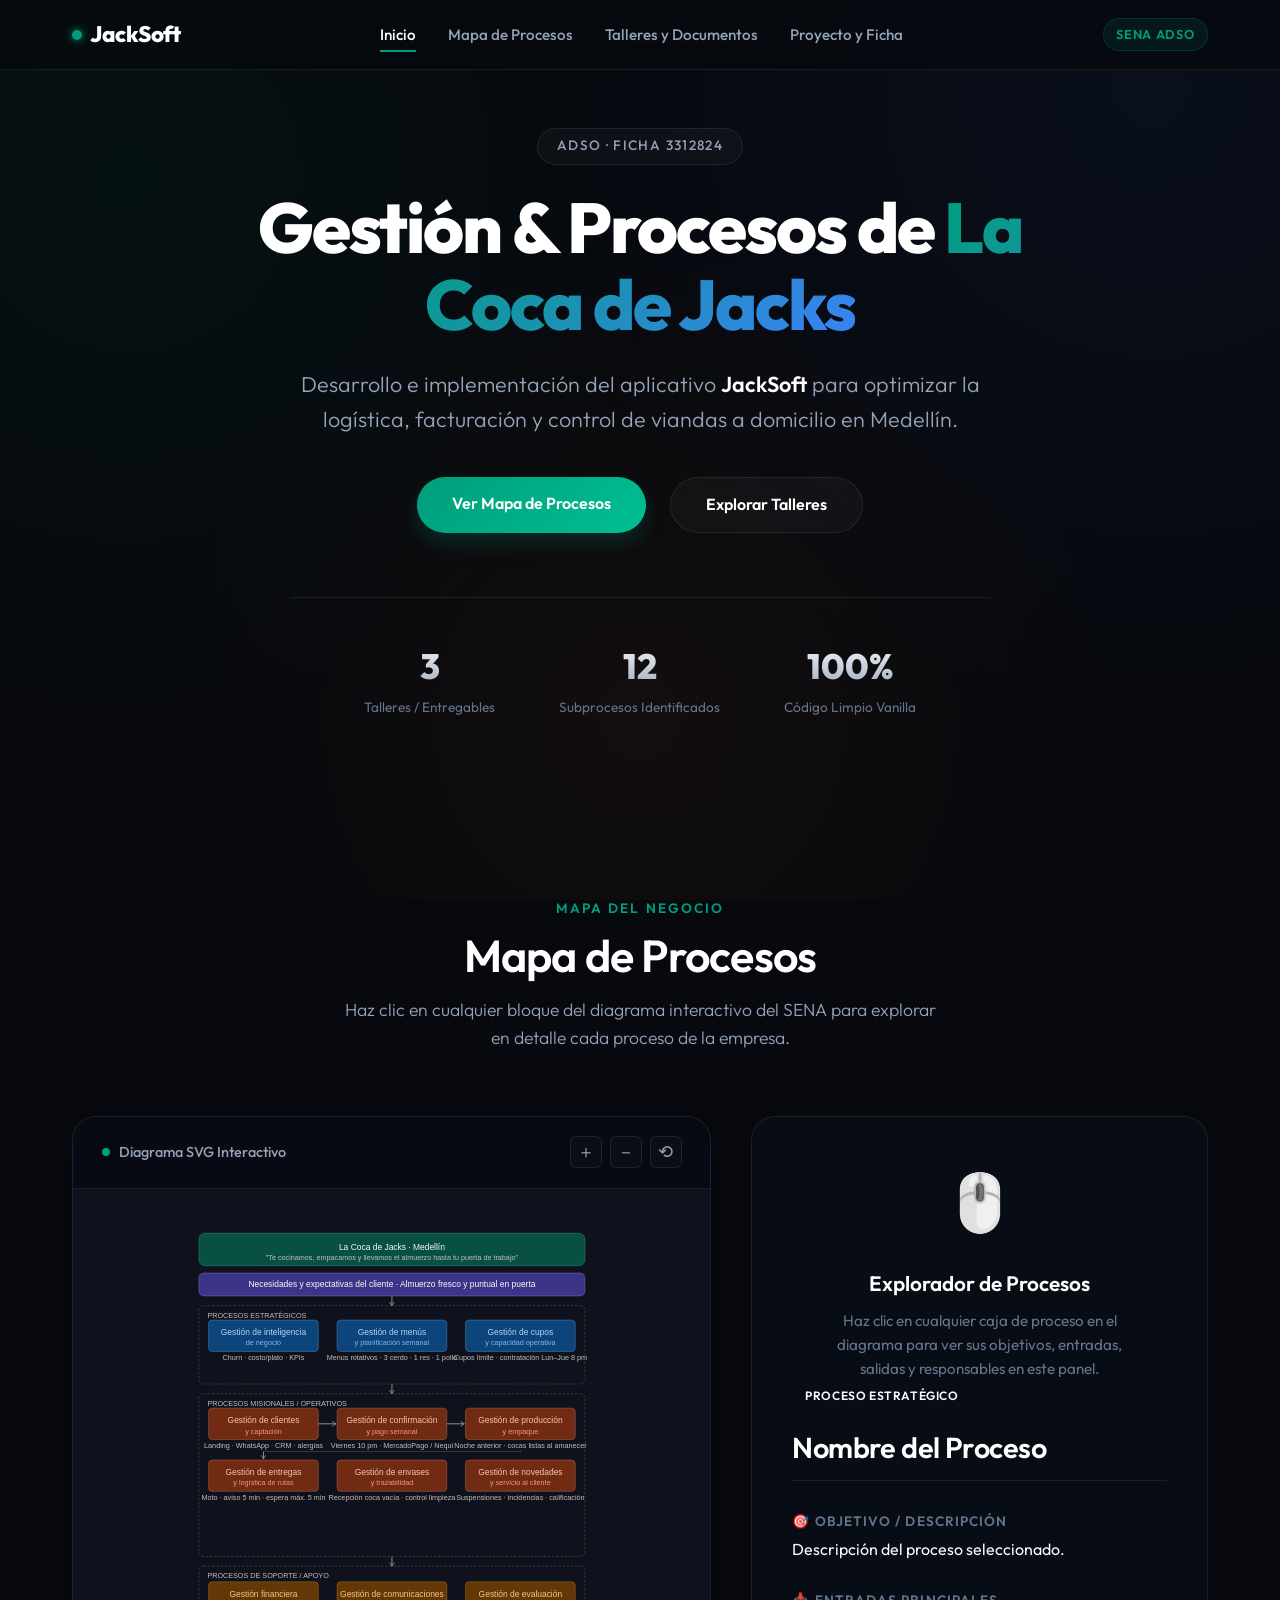
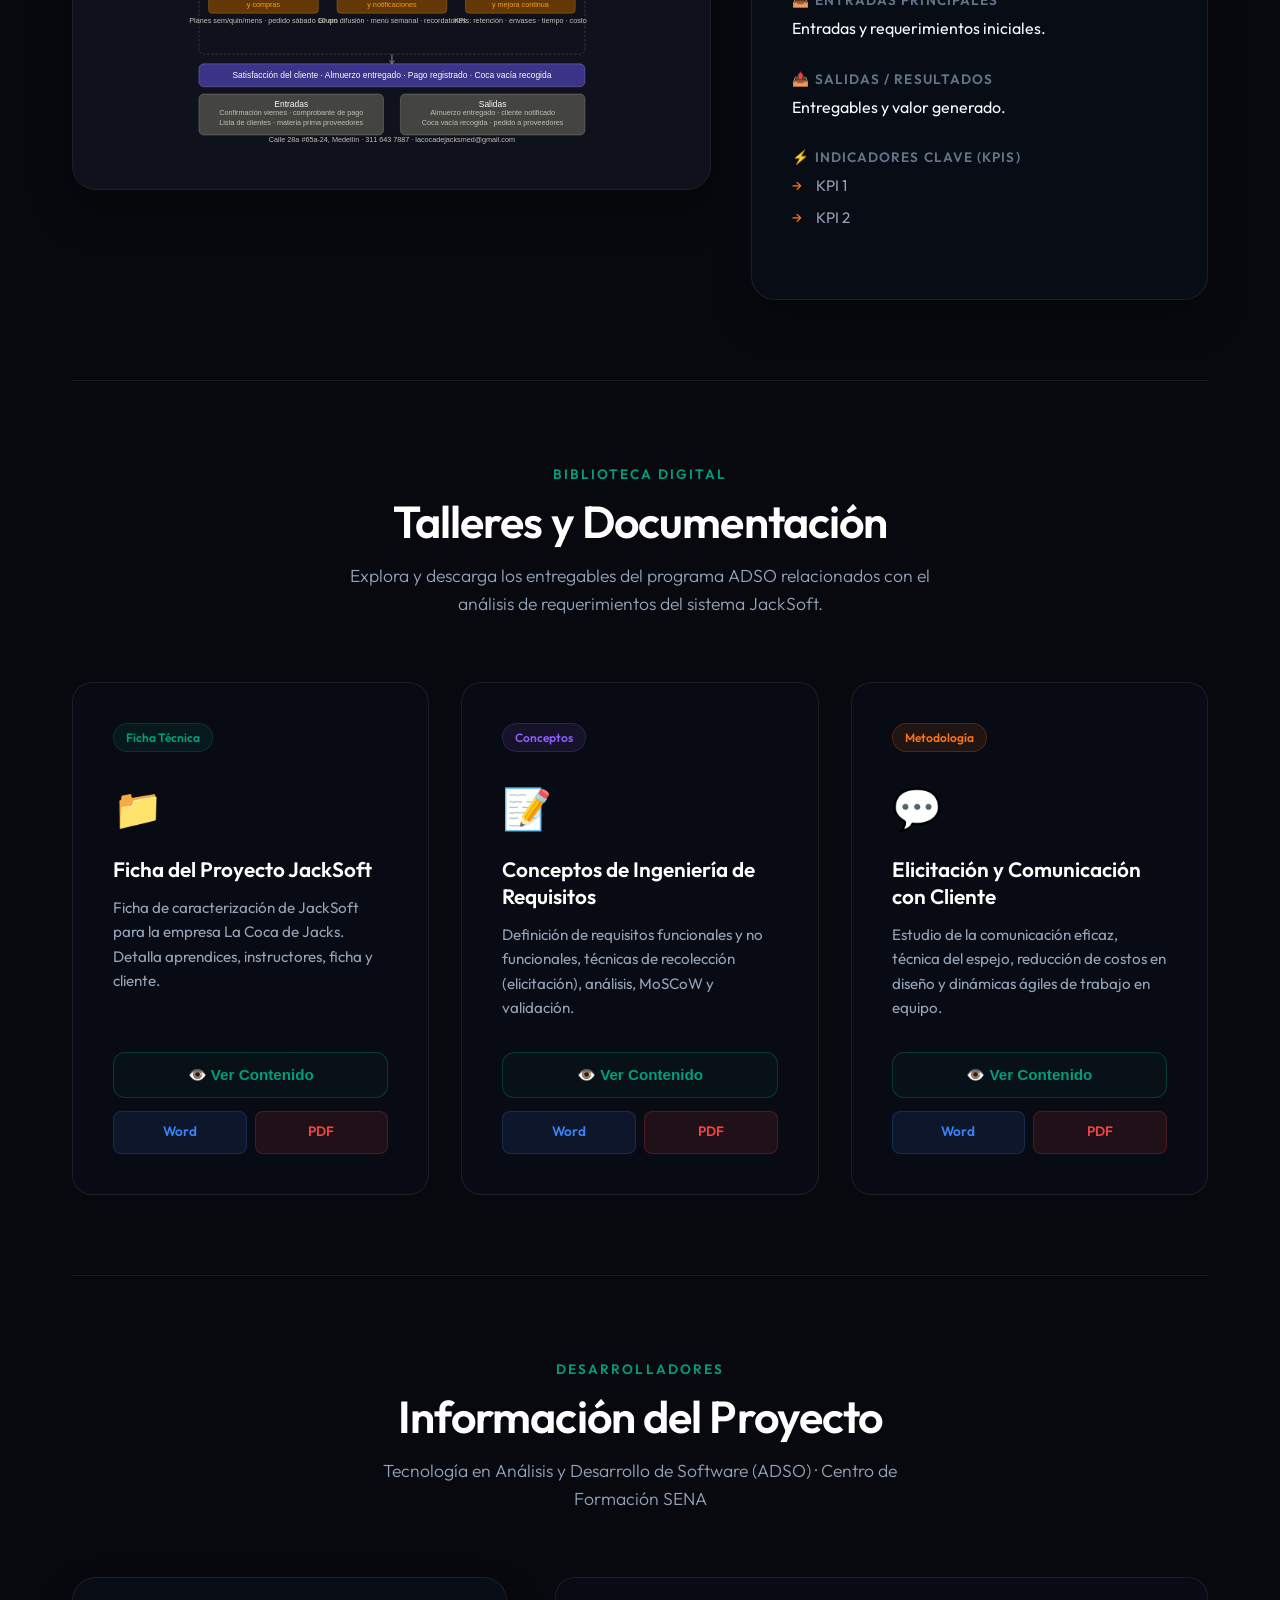
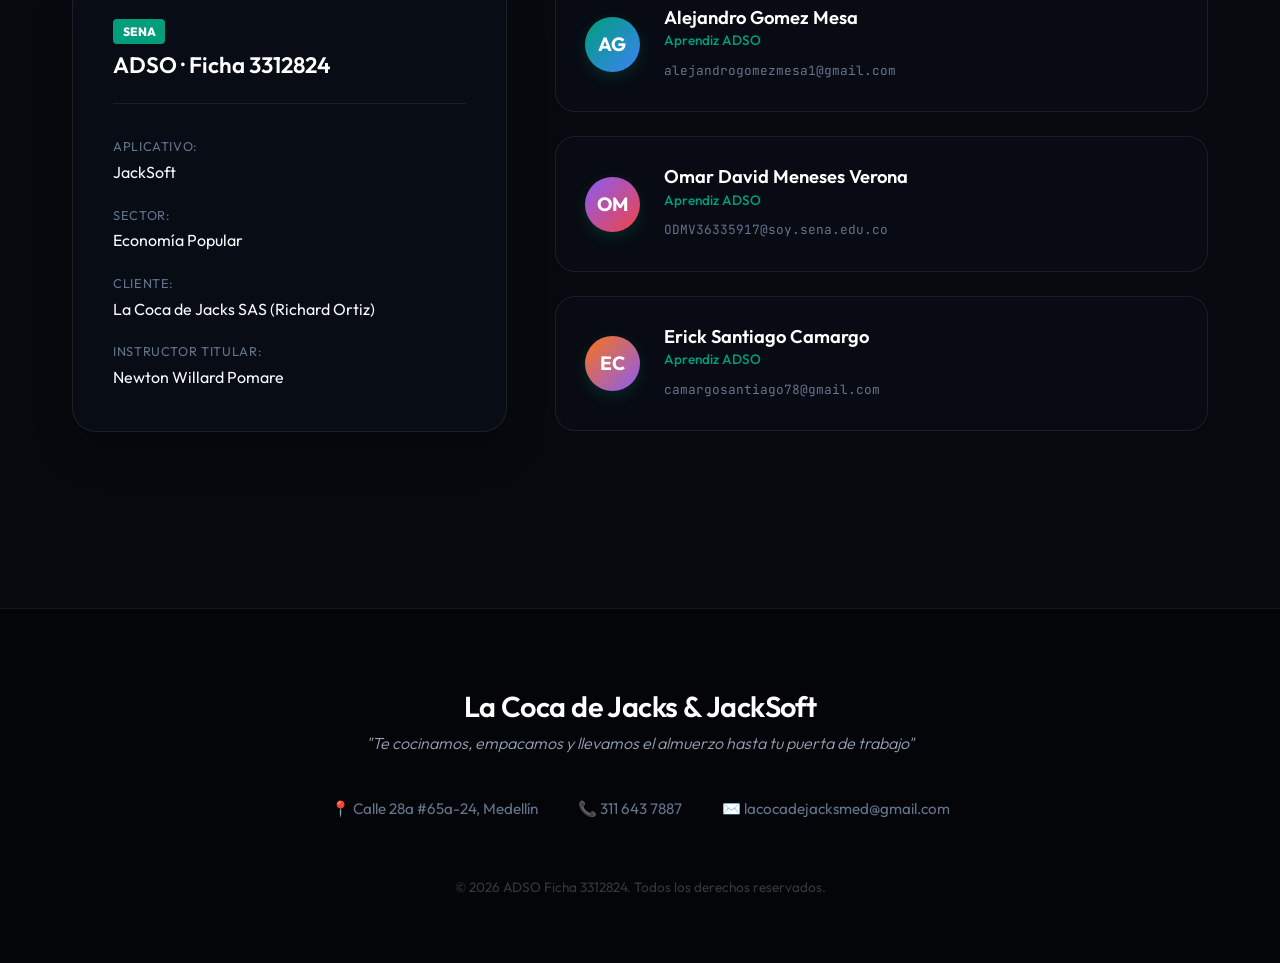
==== index.html @ b2f36558 "Vincular y agregar los archivos PDF de los talleres ADSO" ====
<!DOCTYPE html>
<html lang="es">
<head>
    <meta charset="UTF-8">
    <meta name="viewport" content="width=device-width, initial-scale=1.0">
    <title>JackSoft & La Coca de Jacks · Mapa de Procesos y Talleres ADSO</title>
    <meta name="description" content="Portal de desarrollo del proyecto JackSoft para la empresa La Coca de Jacks. Mapa de procesos interactivo y talleres de ingeniería de requisitos.">
    <link rel="preconnect" href="https://fonts.googleapis.com">
    <link rel="preconnect" href="https://fonts.gstatic.com" crossorigin>
    <link href="https://fonts.googleapis.com/css2?family=Outfit:wght@300;400;500;600;700;800&family=JetBrains+Mono:wght@400;500&display=swap" rel="stylesheet">
    <link rel="stylesheet" href="index.css">
</head>
<body>
    <!-- Sticky Glassmorphic Navbar -->
    <nav class="navbar">
        <div class="nav-container">
            <a href="#" class="nav-logo">
                <span class="logo-dot"></span>
                JackSoft
            </a>
            <ul class="nav-links">
                <li><a href="#inicio" class="active">Inicio</a></li>
                <li><a href="#mapa-procesos">Mapa de Procesos</a></li>
                <li><a href="#talleres">Talleres y Documentos</a></li>
                <li><a href="#equipo">Proyecto y Ficha</a></li>
            </ul>
            <div class="nav-badge">SENA ADSO</div>
        </div>
    </nav>

    <!-- Hero Section -->
    <header id="inicio" class="hero">
        <div class="hero-content">
            <div class="hero-badge-tag">ADSO · Ficha 3312824</div>
            <h1>Gestión & Procesos de <span class="highlight">La Coca de Jacks</span></h1>
            <p class="subtitle">Desarrollo e implementación del aplicativo <strong>JackSoft</strong> para optimizar la logística, facturación y control de viandas a domicilio en Medellín.</p>
            
            <div class="hero-actions">
                <a href="#mapa-procesos" class="cta-button">Ver Mapa de Procesos</a>
                <a href="#talleres" class="cta-secondary">Explorar Talleres</a>
            </div>
            
            <div class="hero-stats">
                <div class="stat-item">
                    <span class="stat-num">3</span>
                    <span class="stat-lbl">Talleres / Entregables</span>
                </div>
                <div class="stat-item">
                    <span class="stat-num">12</span>
                    <span class="stat-lbl">Subprocesos Identificados</span>
                </div>
                <div class="stat-item">
                    <span class="stat-num">100%</span>
                    <span class="stat-lbl">Código Limpio Vanilla</span>
                </div>
            </div>
        </div>
        <div class="hero-bg"></div>
    </header>

    <main class="container">
        
        <!-- SECTION: INTERACTIVE PROCESS MAP -->
        <section id="mapa-procesos" class="section-block">
            <div class="section-header">
                <span class="section-tag">Mapa del Negocio</span>
                <h2>Mapa de Procesos</h2>
                <p>Haz clic en cualquier bloque del diagrama interactivo del SENA para explorar en detalle cada proceso de la empresa.</p>
            </div>

            <div class="process-explorer-layout">
                <!-- SVG Viewer Card -->
                <div class="svg-viewer-card">
                    <div class="svg-viewer-header">
                        <div class="svg-indicator">
                            <span class="pulse-dot"></span>
                            <span>Diagrama SVG Interactivo</span>
                        </div>
                        <div class="svg-controls">
                            <button id="btn-zoom-in" title="Acercar">＋</button>
                            <button id="btn-zoom-out" title="Alejar">－</button>
                            <button id="btn-reset" title="Restablecer">⟲</button>
                        </div>
                    </div>
                    <div class="svg-viewport" id="svg-viewport">
                        <div class="svg-zoom-wrapper" id="svg-zoom-wrapper">
                            <!-- INLINE SVG: mapa_procesos_lacoca_v2.svg -->
                            <svg width="100%" viewBox="0 0 680 869.54" role="img" xmlns="http://www.w3.org/2000/svg" id="interactive-map">
                            <title style="fill:rgb(0, 0, 0);stroke:none;color:rgb(255, 255, 255);stroke-width:1px;stroke-linecap:butt;stroke-linejoin:miter;opacity:1;font-family:&quot;Anthropic Sans&quot;, -apple-system, BlinkMacSystemFont, &quot;Segoe UI&quot;, sans-serif;font-size:16px;font-weight:400;text-anchor:start;dominant-baseline:auto">Mapa de procesos – La Coca de Jacks</title>
                            <desc style="fill:rgb(0, 0, 0);stroke:none;color:rgb(255, 255, 255);stroke-width:1px;stroke-linecap:butt;stroke-linejoin:miter;opacity:1;font-family:&quot;Anthropic Sans&quot;, -apple-system, BlinkMacSystemFont, &quot;Segoe UI&quot;, sans-serif;font-size:16px;font-weight:400;text-anchor:start;dominant-baseline:auto">Mapa de procesos estilo SENA con tres niveles: procesos estratégicos, misionales y de soporte.</desc>
                            <defs>
                              <marker id="arrow" viewBox="0 0 10 10" refX="8" refY="5" markerWidth="6" markerHeight="6" orient="auto-start-reverse">
                                <path d="M2 1L8 5L2 9" fill="none" stroke="context-stroke" stroke-width="1.5" stroke-linecap="round" stroke-linejoin="round"/>
                              </marker>
                            <mask id="imagine-text-gaps-8oeob2" maskUnits="userSpaceOnUse"><rect x="0" y="0" width="680" height="869.54" fill="white"/><rect x="245.3447723388672" y="23.249910354614258" width="190.8380584716797" height="21.50017547607422" fill="black" rx="2"/><rect x="117.70677185058594" y="42.49992370605469" width="444.6858825683594" height="20.25016212463379" fill="black" rx="2"/><rect x="81.10484313964844" y="86.24990844726562" width="518.7796630859375" height="21.50017547607422" fill="black" rx="2"/><rect x="28.749984741210938" y="138.4999237060547" width="169.73919677734375" height="19.000150680541992" fill="black" rx="2"/><rect x="45.71406936645508" y="165.24990844726562" width="162.31736755371094" height="21.50017547607422" fill="black" rx="2"/><rect x="91.16374206542969" y="184.4999237060547" width="72.17203521728516" height="20.25016212463379" fill="black" rx="2"/><rect x="274.8470153808594" y="165.24990844726562" width="130.53052520751953" height="21.50017547607422" fill="black" rx="2"/><rect x="269.3684387207031" y="184.4999237060547" width="140.73387145996094" height="20.25016212463379" fill="black" rx="2"/><rect x="489.9271545410156" y="165.24990844726562" width="126.36917877197266" height="21.50017547607422" fill="black" rx="2"/><rect x="486.2259216308594" y="184.4999237060547" width="133.2275390625" height="20.25016212463379" fill="black" rx="2"/><rect x="51.68092727661133" y="207.4998779296875" width="150.71743774414062" height="20.25016212463379" fill="black" rx="2"/><rect x="227.61997985839844" y="207.4998779296875" width="226.52688598632812" height="20.25016212463379" fill="black" rx="2"/><rect x="432.79766845703125" y="207.4998779296875" width="241.2130126953125" height="20.25016212463379" fill="black" rx="2"/><rect x="28.749984741210938" y="284.4999084472656" width="239.8187255859375" height="19.000150680541992" fill="black" rx="2"/><rect x="57.75520706176758" y="311.2499084472656" width="138.72723388671875" height="21.50017547607422" fill="black" rx="2"/><rect x="89.28872680664062" y="330.4999084472656" width="74.50032043457031" height="20.25016212463379" fill="black" rx="2"/><rect x="253.1866455078125" y="311.2499084472656" width="173.91123962402344" height="21.50017547607422" fill="black" rx="2"/><rect x="291.56591796875" y="330.4999084472656" width="96.34378051757812" height="20.25016212463379" fill="black" rx="2"/><rect x="472.2511901855469" y="311.2499084472656" width="161.78396606445312" height="21.50017547607422" fill="black" rx="2"/><rect x="516.7145385742188" y="330.4999084472656" width="73.11306762695312" height="20.25016212463379" fill="black" rx="2"/><rect x="22.237274169921875" y="353.4998474121094" width="210.86184692382812" height="20.25016212463379" fill="black" rx="2"/><rect x="231.37977600097656" y="353.4998474121094" width="216.7052459716797" height="20.25016212463379" fill="black" rx="2"/><rect x="434.83868408203125" y="353.4998474121094" width="237.74069213867188" height="19.000150680541992" fill="black" rx="2"/><rect x="54.63994216918945" y="397.2499084472656" width="144.9517364501953" height="21.50017547607422" fill="black" rx="2"/><rect x="69.12250518798828" y="416.4999084472656" width="115.83952331542969" height="20.25016212463379" fill="black" rx="2"/><rect x="269.9446105957031" y="397.2499084472656" width="140.3498077392578" height="21.50017547607422" fill="black" rx="2"/><rect x="296.81011962890625" y="416.4999084472656" width="86.43126678466797" height="20.25016212463379" fill="black" rx="2"/><rect x="473.7257995605469" y="397.2499084472656" width="158.7784881591797" height="21.50017547607422" fill="black" rx="2"/><rect x="494.38031005859375" y="416.4999084472656" width="117.7907943725586" height="20.25016212463379" fill="black" rx="2"/><rect x="19.346620559692383" y="439.4998474121094" width="215.6448974609375" height="20.25016212463379" fill="black" rx="2"/><rect x="227.32701110839844" y="439.4998474121094" width="226.2779083251953" height="20.25016212463379" fill="black" rx="2"/><rect x="436.8406677246094" y="439.4998474121094" width="231.39984130859375" height="20.25016212463379" fill="black" rx="2"/><rect x="28.749984741210938" y="570.4998779296875" width="206.45184326171875" height="19.000150680541992" fill="black" rx="2"/><rect x="60.50914001464844" y="599.2498779296875" width="132.72655487060547" height="21.50017547607422" fill="black" rx="2"/><rect x="92.68719482421875" y="618.4999389648438" width="68.71033096313477" height="20.25016212463379" fill="black" rx="2"/><rect x="243.25489807128906" y="599.2498779296875" width="193.7195587158203" height="21.50017547607422" fill="black" rx="2"/><rect x="290.14013671875" y="618.4999389648438" width="99.81214141845703" height="20.25016212463379" fill="black" rx="2"/><rect x="474.692626953125" y="599.2498779296875" width="156.90228271484375" height="21.50017547607422" fill="black" rx="2"/><rect x="497.8471374511719" y="618.4999389648438" width="109.9896240234375" height="20.25016212463379" fill="black" rx="2"/><rect x="-2.5383650064468384" y="643.4998779296875" width="261.12705993652344" height="20.25016212463379" fill="black" rx="2"/><rect x="205.80335998535156" y="643.4998779296875" width="268.4775390625" height="20.25016212463379" fill="black" rx="2"/><rect x="436.2449645996094" y="643.4998779296875" width="235.2598876953125" height="20.25016212463379" fill="black" rx="2"/><rect x="58.829227447509766" y="734.2498779296875" width="562.076416015625" height="21.50017547607422" fill="black" rx="2"/><rect x="139.01922607421875" y="782.2498779296875" width="69.43444442749023" height="21.50017547607422" fill="black" rx="2"/><rect x="41.684242248535156" y="796.4998168945312" width="263.14642333984375" height="20.25016212463379" fill="black" rx="2"/><rect x="43.36394500732422" y="812.4998779296875" width="260.6103973388672" height="20.25016212463379" fill="black" rx="2"/><rect x="478.1755065917969" y="782.2498779296875" width="57.871829986572266" height="21.50017547607422" fill="black" rx="2"/><rect x="391.5339660644531" y="796.4998168945312" width="231.439208984375" height="20.25016212463379" fill="black" rx="2"/><rect x="380.30340576171875" y="812.4998779296875" width="253.48704528808594" height="20.25016212463379" fill="black" rx="2"/><rect x="130.66587829589844" y="841.4998779296875" width="419.4744873046875" height="20.25016212463379" fill="black" rx="2"/></mask></defs>

                            <!-- ===== ENCABEZADO ===== -->
                            <rect x="20" y="12" width="640" height="54" rx="10" stroke-width="0.5" style="fill:rgb(8, 80, 65);stroke:rgb(93, 202, 165);color:rgb(255, 255, 255);stroke-width:0.5px;stroke-linecap:butt;stroke-linejoin:miter;opacity:1;font-family:&quot;Anthropic Sans&quot;, -apple-system, BlinkMacSystemFont, &quot;Segoe UI&quot;, sans-serif;font-size:16px;font-weight:400;text-anchor:start;dominant-baseline:auto"/>
                            <text x="340" y="34" text-anchor="middle" dominant-baseline="central" font-size="15" style="fill:rgb(250, 249, 245);stroke:none;color:rgb(255, 255, 255);stroke-width:1px;stroke-linecap:butt;stroke-linejoin:miter;opacity:1;font-family:&quot;Anthropic Sans&quot;, -apple-system, BlinkMacSystemFont, &quot;Segoe UI&quot;, sans-serif;font-size:14px;font-weight:500;text-anchor:middle;dominant-baseline:central">La Coca de Jacks · Medellín</text>
                            <text x="340" y="52" text-anchor="middle" dominant-baseline="central" style="fill:rgb(194, 192, 182);stroke:none;color:rgb(255, 255, 255);stroke-width:1px;stroke-linecap:butt;stroke-linejoin:miter;opacity:1;font-family:&quot;Anthropic Sans&quot;, -apple-system, BlinkMacSystemFont, &quot;Segoe UI&quot;, sans-serif;font-size:12px;font-weight:400;text-anchor:middle;dominant-baseline:central">"Te cocinamos, empacamos y llevamos el almuerzo hasta tu puerta de trabajo"</text>

                            <!-- ===== CLIENTE: NECESIDADES Y SATISFACCIÓN ===== -->
                            <rect x="20" y="78" width="640" height="38" rx="8" stroke-width="0.5" style="fill:rgb(60, 52, 137);stroke:rgb(175, 169, 236);color:rgb(255, 255, 255);stroke-width:0.5px;stroke-linecap:butt;stroke-linejoin:miter;opacity:1;font-family:&quot;Anthropic Sans&quot;, -apple-system, BlinkMacSystemFont, &quot;Segoe UI&quot;, sans-serif;font-size:16px;font-weight:400;text-anchor:start;dominant-baseline:auto"/>
                            <text x="340" y="97" text-anchor="middle" dominant-baseline="central" style="fill:rgb(250, 249, 245);stroke:none;color:rgb(255, 255, 255);stroke-width:1px;stroke-linecap:butt;stroke-linejoin:miter;opacity:1;font-family:&quot;Anthropic Sans&quot;, -apple-system, BlinkMacSystemFont, &quot;Segoe UI&quot;, sans-serif;font-size:14px;font-weight:500;text-anchor:middle;dominant-baseline:central">Necesidades y expectativas del cliente · Almuerzo fresco y puntual en puerta</text>

                            <!-- ===== FLECHA hacia procesos estratégicos ===== -->
                            <line x1="340" y1="116" x2="340" y2="132" marker-end="url(#arrow)" style="fill:none;stroke:rgb(156, 154, 146);color:rgb(255, 255, 255);stroke-width:1.5px;stroke-linecap:butt;stroke-linejoin:miter;opacity:1;font-family:&quot;Anthropic Sans&quot;, -apple-system, BlinkMacSystemFont, &quot;Segoe UI&quot;, sans-serif;font-size:16px;font-weight:400;text-anchor:start;dominant-baseline:auto"/>

                            <!-- ===== SECCIÓN: PROCESOS ESTRATÉGICOS ===== -->
                            <rect x="20" y="132" width="640" height="130" rx="8" fill="none" stroke="rgba(222, 220, 209, 0.3)" stroke-width="1" stroke-dasharray="4 3" style="fill:none;stroke:rgba(222, 220, 209, 0.3);color:rgb(255, 255, 255);stroke-width:1px;stroke-dasharray:4px, 3px;stroke-linecap:butt;stroke-linejoin:miter;opacity:1;font-family:&quot;Anthropic Sans&quot;, -apple-system, BlinkMacSystemFont, &quot;Segoe UI&quot;, sans-serif;font-size:16px;font-weight:400;text-anchor:start;dominant-baseline:auto"/>
                            <text x="34" y="148" dominant-baseline="central" font-weight="500" style="fill:rgb(194, 192, 182);stroke:none;color:rgb(255, 255, 255);stroke-width:1px;stroke-linecap:butt;stroke-linejoin:miter;opacity:1;font-family:&quot;Anthropic Sans&quot;, -apple-system, BlinkMacSystemFont, &quot;Segoe UI&quot;, sans-serif;font-size:12px;font-weight:500;text-anchor:start;dominant-baseline:central">PROCESOS ESTRATÉGICOS</text>

                            <!-- Bloque 1: Gestión de inteligencia de negocio -->
                            <g id="proc-inteligencia" class="clickable-process" data-process="inteligencia" style="fill:rgb(0, 0, 0);stroke:none;color:rgb(255, 255, 255);stroke-width:1px;stroke-linecap:butt;stroke-linejoin:miter;opacity:1;font-family:&quot;Anthropic Sans&quot;, -apple-system, BlinkMacSystemFont, &quot;Segoe UI&quot;, sans-serif;font-size:16px;font-weight:400;text-anchor:start;dominant-baseline:auto">
                              <rect x="36" y="156" width="182" height="52" rx="6" stroke-width="0.5" style="fill:rgb(12, 68, 124);stroke:rgb(133, 183, 235);color:rgb(255, 255, 255);stroke-width:0.5px;stroke-linecap:butt;stroke-linejoin:miter;opacity:1;font-family:&quot;Anthropic Sans&quot;, -apple-system, BlinkMacSystemFont, &quot;Segoe UI&quot;, sans-serif;font-size:16px;font-weight:400;text-anchor:start;dominant-baseline:auto"/>
                              <text x="127" y="176" text-anchor="middle" dominant-baseline="central" style="fill:rgb(181, 212, 244);stroke:none;color:rgb(255, 255, 255);stroke-width:1px;stroke-linecap:butt;stroke-linejoin:miter;opacity:1;font-family:&quot;Anthropic Sans&quot;, -apple-system, BlinkMacSystemFont, &quot;Segoe UI&quot;, sans-serif;font-size:14px;font-weight:500;text-anchor:middle;dominant-baseline:central">Gestión de inteligencia</text>
                              <text x="127" y="194" text-anchor="middle" dominant-baseline="central" style="fill:rgb(133, 183, 235);stroke:none;color:rgb(255, 255, 255);stroke-width:1px;stroke-linecap:butt;stroke-linejoin:miter;opacity:1;font-family:&quot;Anthropic Sans&quot;, -apple-system, BlinkMacSystemFont, &quot;Segoe UI&quot;, sans-serif;font-size:12px;font-weight:400;text-anchor:middle;dominant-baseline:central">de negocio</text>
                            </g>
                            <!-- Bloque 2: Gestión de menús y planificación -->
                            <g id="proc-menus" class="clickable-process" data-process="menus" style="fill:rgb(0, 0, 0);stroke:none;color:rgb(255, 255, 255);stroke-width:1px;stroke-linecap:butt;stroke-linejoin:miter;opacity:1;font-family:&quot;Anthropic Sans&quot;, -apple-system, BlinkMacSystemFont, &quot;Segoe UI&quot;, sans-serif;font-size:16px;font-weight:400;text-anchor:start;dominant-baseline:auto">
                              <rect x="249" y="156" width="182" height="52" rx="6" stroke-width="0.5" style="fill:rgb(12, 68, 124);stroke:rgb(133, 183, 235);color:rgb(255, 255, 255);stroke-width:0.5px;stroke-linecap:butt;stroke-linejoin:miter;opacity:1;font-family:&quot;Anthropic Sans&quot;, -apple-system, BlinkMacSystemFont, &quot;Segoe UI&quot;, sans-serif;font-size:16px;font-weight:400;text-anchor:start;dominant-baseline:auto"/>
                              <text x="340" y="176" text-anchor="middle" dominant-baseline="central" style="fill:rgb(181, 212, 244);stroke:none;color:rgb(255, 255, 255);stroke-width:1px;stroke-linecap:butt;stroke-linejoin:miter;opacity:1;font-family:&quot;Anthropic Sans&quot;, -apple-system, BlinkMacSystemFont, &quot;Segoe UI&quot;, sans-serif;font-size:14px;font-weight:500;text-anchor:middle;dominant-baseline:central">Gestión de menús</text>
                              <text x="340" y="194" text-anchor="middle" dominant-baseline="central" style="fill:rgb(133, 183, 235);stroke:none;color:rgb(255, 255, 255);stroke-width:1px;stroke-linecap:butt;stroke-linejoin:miter;opacity:1;font-family:&quot;Anthropic Sans&quot;, -apple-system, BlinkMacSystemFont, &quot;Segoe UI&quot;, sans-serif;font-size:12px;font-weight:400;text-anchor:middle;dominant-baseline:central">y planificación semanal</text>
                            </g>
                            <!-- Bloque 3: Gestión de cupos y capacidad -->
                            <g id="proc-cupos" class="clickable-process" data-process="cupos" style="fill:rgb(0, 0, 0);stroke:none;color:rgb(255, 255, 255);stroke-width:1px;stroke-linecap:butt;stroke-linejoin:miter;opacity:1;font-family:&quot;Anthropic Sans&quot;, -apple-system, BlinkMacSystemFont, &quot;Segoe UI&quot;, sans-serif;font-size:16px;font-weight:400;text-anchor:start;dominant-baseline:auto">
                              <rect x="462" y="156" width="182" height="52" rx="6" stroke-width="0.5" style="fill:rgb(12, 68, 124);stroke:rgb(133, 183, 235);color:rgb(255, 255, 255);stroke-width:0.5px;stroke-linecap:butt;stroke-linejoin:miter;opacity:1;font-family:&quot;Anthropic Sans&quot;, -apple-system, BlinkMacSystemFont, &quot;Segoe UI&quot;, sans-serif;font-size:16px;font-weight:400;text-anchor:start;dominant-baseline:auto"/>
                              <text x="553" y="176" text-anchor="middle" dominant-baseline="central" style="fill:rgb(181, 212, 244);stroke:none;color:rgb(255, 255, 255);stroke-width:1px;stroke-linecap:butt;stroke-linejoin:miter;opacity:1;font-family:&quot;Anthropic Sans&quot;, -apple-system, BlinkMacSystemFont, &quot;Segoe UI&quot;, sans-serif;font-size:14px;font-weight:500;text-anchor:middle;dominant-baseline:central">Gestión de cupos</text>
                              <text x="553" y="194" text-anchor="middle" dominant-baseline="central" style="fill:rgb(133, 183, 235);stroke:none;color:rgb(255, 255, 255);stroke-width:1px;stroke-linecap:butt;stroke-linejoin:miter;opacity:1;font-family:&quot;Anthropic Sans&quot;, -apple-system, BlinkMacSystemFont, &quot;Segoe UI&quot;, sans-serif;font-size:12px;font-weight:400;text-anchor:middle;dominant-baseline:central">y capacidad operativa</text>
                            </g>

                            <!-- Sub-detalles estratégicos -->
                            <text x="127" y="222" text-anchor="middle" style="fill:rgb(194, 192, 182);stroke:none;color:rgb(255, 255, 255);stroke-width:1px;stroke-linecap:butt;stroke-linejoin:miter;opacity:1;font-family:&quot;Anthropic Sans&quot;, -apple-system, BlinkMacSystemFont, &quot;Segoe UI&quot;, sans-serif;font-size:12px;font-weight:400;text-anchor:middle;dominant-baseline:auto">Churn · costo/plato · KPIs</text>
                            <text x="340" y="222" text-anchor="middle" style="fill:rgb(194, 192, 182);stroke:none;color:rgb(255, 255, 255);stroke-width:1px;stroke-linecap:butt;stroke-linejoin:miter;opacity:1;font-family:&quot;Anthropic Sans&quot;, -apple-system, BlinkMacSystemFont, &quot;Segoe UI&quot;, sans-serif;font-size:12px;font-weight:400;text-anchor:middle;dominant-baseline:auto">Menús rotativos · 3 cerdo · 1 res · 1 pollo</text>
                            <text x="553" y="222" text-anchor="middle" style="fill:rgb(194, 192, 182);stroke:none;color:rgb(255, 255, 255);stroke-width:1px;stroke-linecap:butt;stroke-linejoin:miter;opacity:1;font-family:&quot;Anthropic Sans&quot;, -apple-system, BlinkMacSystemFont, &quot;Segoe UI&quot;, sans-serif;font-size:12px;font-weight:400;text-anchor:middle;dominant-baseline:auto">Cupos límite · contratación Lun–Jue 8 pm</text>

                            <!-- ===== FLECHA hacia procesos misionales ===== -->
                            <line x1="340" y1="262" x2="340" y2="278" marker-end="url(#arrow)" style="fill:none;stroke:rgb(156, 154, 146);color:rgb(255, 255, 255);stroke-width:1.5px;stroke-linecap:butt;stroke-linejoin:miter;opacity:1;font-family:&quot;Anthropic Sans&quot;, -apple-system, BlinkMacSystemFont, &quot;Segoe UI&quot;, sans-serif;font-size:16px;font-weight:400;text-anchor:start;dominant-baseline:auto"/>

                            <!-- ===== SECCIÓN: PROCESOS MISIONALES ===== -->
                            <rect x="20" y="278" width="640" height="270" rx="8" fill="none" stroke="rgba(222, 220, 209, 0.3)" stroke-width="1" stroke-dasharray="4 3" style="fill:none;stroke:rgba(222, 220, 209, 0.3);color:rgb(255, 255, 255);stroke-width:1px;stroke-dasharray:4px, 3px;stroke-linecap:butt;stroke-linejoin:miter;opacity:1;font-family:&quot;Anthropic Sans&quot;, -apple-system, BlinkMacSystemFont, &quot;Segoe UI&quot;, sans-serif;font-size:16px;font-weight:400;text-anchor:start;dominant-baseline:auto"/>
                            <text x="34" y="294" dominant-baseline="central" font-weight="500" style="fill:rgb(194, 192, 182);stroke:none;color:rgb(255, 255, 255);stroke-width:1px;stroke-linecap:butt;stroke-linejoin:miter;opacity:1;font-family:&quot;Anthropic Sans&quot;, -apple-system, BlinkMacSystemFont, &quot;Segoe UI&quot;, sans-serif;font-size:12px;font-weight:500;text-anchor:start;dominant-baseline:central">PROCESOS MISIONALES / OPERATIVOS</text>

                            <!-- Fila 1 de misionales -->
                            <!-- Bloque: Gestión de clientes -->
                            <g id="proc-clientes" class="clickable-process" data-process="clientes" style="fill:rgb(0, 0, 0);stroke:none;color:rgb(255, 255, 255);stroke-width:1px;stroke-linecap:butt;stroke-linejoin:miter;opacity:1;font-family:&quot;Anthropic Sans&quot;, -apple-system, BlinkMacSystemFont, &quot;Segoe UI&quot;, sans-serif;font-size:16px;font-weight:400;text-anchor:start;dominant-baseline:auto">
                              <rect x="36" y="302" width="182" height="52" rx="6" stroke-width="0.5" style="fill:rgb(113, 43, 19);stroke:rgb(240, 153, 123);color:rgb(255, 255, 255);stroke-width:0.5px;stroke-linecap:butt;stroke-linejoin:miter;opacity:1;font-family:&quot;Anthropic Sans&quot;, -apple-system, BlinkMacSystemFont, &quot;Segoe UI&quot;, sans-serif;font-size:16px;font-weight:400;text-anchor:start;dominant-baseline:auto"/>
                              <text x="127" y="322" text-anchor="middle" dominant-baseline="central" style="fill:rgb(245, 196, 179);stroke:none;color:rgb(255, 255, 255);stroke-width:1px;stroke-linecap:butt;stroke-linejoin:miter;opacity:1;font-family:&quot;Anthropic Sans&quot;, -apple-system, BlinkMacSystemFont, &quot;Segoe UI&quot;, sans-serif;font-size:14px;font-weight:500;text-anchor:middle;dominant-baseline:central">Gestión de clientes</text>
                              <text x="127" y="340" text-anchor="middle" dominant-baseline="central" style="fill:rgb(240, 153, 123);stroke:none;color:rgb(255, 255, 255);stroke-width:1px;stroke-linecap:butt;stroke-linejoin:miter;opacity:1;font-family:&quot;Anthropic Sans&quot;, -apple-system, BlinkMacSystemFont, &quot;Segoe UI&quot;, sans-serif;font-size:12px;font-weight:400;text-anchor:middle;dominant-baseline:central">y captación</text>
                            </g>
                            <!-- Bloque: Gestión de confirmación y pago -->
                            <g id="proc-confirmacion" class="clickable-process" data-process="confirmacion" style="fill:rgb(0, 0, 0);stroke:none;color:rgb(255, 255, 255);stroke-width:1px;stroke-linecap:butt;stroke-linejoin:miter;opacity:1;font-family:&quot;Anthropic Sans&quot;, -apple-system, BlinkMacSystemFont, &quot;Segoe UI&quot;, sans-serif;font-size:16px;font-weight:400;text-anchor:start;dominant-baseline:auto">
                              <rect x="249" y="302" width="182" height="52" rx="6" stroke-width="0.5" style="fill:rgb(113, 43, 19);stroke:rgb(240, 153, 123);color:rgb(255, 255, 255);stroke-width:0.5px;stroke-linecap:butt;stroke-linejoin:miter;opacity:1;font-family:&quot;Anthropic Sans&quot;, -apple-system, BlinkMacSystemFont, &quot;Segoe UI&quot;, sans-serif;font-size:16px;font-weight:400;text-anchor:start;dominant-baseline:auto"/>
                              <text x="340" y="322" text-anchor="middle" dominant-baseline="central" style="fill:rgb(245, 196, 179);stroke:none;color:rgb(255, 255, 255);stroke-width:1px;stroke-linecap:butt;stroke-linejoin:miter;opacity:1;font-family:&quot;Anthropic Sans&quot;, -apple-system, BlinkMacSystemFont, &quot;Segoe UI&quot;, sans-serif;font-size:14px;font-weight:500;text-anchor:middle;dominant-baseline:central">Gestión de confirmación</text>
                              <text x="340" y="340" text-anchor="middle" dominant-baseline="central" style="fill:rgb(240, 153, 123);stroke:none;color:rgb(255, 255, 255);stroke-width:1px;stroke-linecap:butt;stroke-linejoin:miter;opacity:1;font-family:&quot;Anthropic Sans&quot;, -apple-system, BlinkMacSystemFont, &quot;Segoe UI&quot;, sans-serif;font-size:12px;font-weight:400;text-anchor:middle;dominant-baseline:central">y pago semanal</text>
                            </g>
                            <!-- Bloque: Gestión de producción y empaque -->
                            <g id="proc-produccion" class="clickable-process" data-process="produccion" style="fill:rgb(0, 0, 0);stroke:none;color:rgb(255, 255, 255);stroke-width:1px;stroke-linecap:butt;stroke-linejoin:miter;opacity:1;font-family:&quot;Anthropic Sans&quot;, -apple-system, BlinkMacSystemFont, &quot;Segoe UI&quot;, sans-serif;font-size:16px;font-weight:400;text-anchor:start;dominant-baseline:auto">
                              <rect x="462" y="302" width="182" height="52" rx="6" stroke-width="0.5" style="fill:rgb(113, 43, 19);stroke:rgb(240, 153, 123);color:rgb(255, 255, 255);stroke-width:0.5px;stroke-linecap:butt;stroke-linejoin:miter;opacity:1;font-family:&quot;Anthropic Sans&quot;, -apple-system, BlinkMacSystemFont, &quot;Segoe UI&quot;, sans-serif;font-size:16px;font-weight:400;text-anchor:start;dominant-baseline:auto"/>
                              <text x="553" y="322" text-anchor="middle" dominant-baseline="central" style="fill:rgb(245, 196, 179);stroke:none;color:rgb(255, 255, 255);stroke-width:1px;stroke-linecap:butt;stroke-linejoin:miter;opacity:1;font-family:&quot;Anthropic Sans&quot;, -apple-system, BlinkMacSystemFont, &quot;Segoe UI&quot;, sans-serif;font-size:14px;font-weight:500;text-anchor:middle;dominant-baseline:central">Gestión de producción</text>
                              <text x="553" y="340" text-anchor="middle" dominant-baseline="central" style="fill:rgb(240, 153, 123);stroke:none;color:rgb(255, 255, 255);stroke-width:1px;stroke-linecap:butt;stroke-linejoin:miter;opacity:1;font-family:&quot;Anthropic Sans&quot;, -apple-system, BlinkMacSystemFont, &quot;Segoe UI&quot;, sans-serif;font-size:12px;font-weight:400;text-anchor:middle;dominant-baseline:central">y empaque</text>
                            </g>

                            <!-- Detalles fila 1 -->
                            <text x="127" y="368" text-anchor="middle" style="fill:rgb(194, 192, 182);stroke:none;color:rgb(255, 255, 255);stroke-width:1px;stroke-linecap:butt;stroke-linejoin:miter;opacity:1;font-family:&quot;Anthropic Sans&quot;, -apple-system, BlinkMacSystemFont, &quot;Segoe UI&quot;, sans-serif;font-size:12px;font-weight:400;text-anchor:middle;dominant-baseline:auto">Landing · WhatsApp · CRM · alergias</text>
                            <text x="340" y="368" text-anchor="middle" style="fill:rgb(194, 192, 182);stroke:none;color:rgb(255, 255, 255);stroke-width:1px;stroke-linecap:butt;stroke-linejoin:miter;opacity:1;font-family:&quot;Anthropic Sans&quot;, -apple-system, BlinkMacSystemFont, &quot;Segoe UI&quot;, sans-serif;font-size:12px;font-weight:400;text-anchor:middle;dominant-baseline:auto">Viernes 10 pm · MercadoPago / Nequi</text>
                            <text x="553" y="368" text-anchor="middle" style="fill:rgb(194, 192, 182);stroke:none;color:rgb(255, 255, 255);stroke-width:1px;stroke-linecap:butt;stroke-linejoin:miter;opacity:1;font-family:&quot;Anthropic Sans&quot;, -apple-system, BlinkMacSystemFont, &quot;Segoe UI&quot;, sans-serif;font-size:12px;font-weight:400;text-anchor:middle;dominant-baseline:auto">Noche anterior · cocas listas al amanecer</text>

                            <!-- Flechas entre misionales fila 1 -->
                            <line x1="218" y1="328" x2="247" y2="328" marker-end="url(#arrow)" style="fill:none;stroke:rgb(156, 154, 146);color:rgb(255, 255, 255);stroke-width:1.5px;stroke-linecap:butt;stroke-linejoin:miter;opacity:1;font-family:&quot;Anthropic Sans&quot;, -apple-system, BlinkMacSystemFont, &quot;Segoe UI&quot;, sans-serif;font-size:16px;font-weight:400;text-anchor:start;dominant-baseline:auto"/>
                            <line x1="431" y1="328" x2="460" y2="328" marker-end="url(#arrow)" style="fill:none;stroke:rgb(156, 154, 146);color:rgb(255, 255, 255);stroke-width:1.5px;stroke-linecap:butt;stroke-linejoin:miter;opacity:1;font-family:&quot;Anthropic Sans&quot;, -apple-system, BlinkMacSystemFont, &quot;Segoe UI&quot;, sans-serif;font-size:16px;font-weight:400;text-anchor:start;dominant-baseline:auto"/>

                            <!-- Fila 2 de misionales -->
                            <!-- Bloque: Gestión de entregas y logística -->
                            <g id="proc-entregas" class="clickable-process" data-process="entregas" style="fill:rgb(0, 0, 0);stroke:none;color:rgb(255, 255, 255);stroke-width:1px;stroke-linecap:butt;stroke-linejoin:miter;opacity:1;font-family:&quot;Anthropic Sans&quot;, -apple-system, BlinkMacSystemFont, &quot;Segoe UI&quot;, sans-serif;font-size:16px;font-weight:400;text-anchor:start;dominant-baseline:auto">
                              <rect x="36" y="388" width="182" height="52" rx="6" stroke-width="0.5" style="fill:rgb(113, 43, 19);stroke:rgb(240, 153, 123);color:rgb(255, 255, 255);stroke-width:0.5px;stroke-linecap:butt;stroke-linejoin:miter;opacity:1;font-family:&quot;Anthropic Sans&quot;, -apple-system, BlinkMacSystemFont, &quot;Segoe UI&quot;, sans-serif;font-size:16px;font-weight:400;text-anchor:start;dominant-baseline:auto"/>
                              <text x="127" y="408" text-anchor="middle" dominant-baseline="central" style="fill:rgb(245, 196, 179);stroke:none;color:rgb(255, 255, 255);stroke-width:1px;stroke-linecap:butt;stroke-linejoin:miter;opacity:1;font-family:&quot;Anthropic Sans&quot;, -apple-system, BlinkMacSystemFont, &quot;Segoe UI&quot;, sans-serif;font-size:14px;font-weight:500;text-anchor:middle;dominant-baseline:central">Gestión de entregas</text>
                              <text x="127" y="426" text-anchor="middle" dominant-baseline="central" style="fill:rgb(240, 153, 123);stroke:none;color:rgb(255, 255, 255);stroke-width:1px;stroke-linecap:butt;stroke-linejoin:miter;opacity:1;font-family:&quot;Anthropic Sans&quot;, -apple-system, BlinkMacSystemFont, &quot;Segoe UI&quot;, sans-serif;font-size:12px;font-weight:400;text-anchor:middle;dominant-baseline:central">y logística de rutas</text>
                            </g>
                            <!-- Bloque: Gestión de envases y trazabilidad -->
                            <g id="proc-envases" class="clickable-process" data-process="envases" style="fill:rgb(0, 0, 0);stroke:none;color:rgb(255, 255, 255);stroke-width:1px;stroke-linecap:butt;stroke-linejoin:miter;opacity:1;font-family:&quot;Anthropic Sans&quot;, -apple-system, BlinkMacSystemFont, &quot;Segoe UI&quot;, sans-serif;font-size:16px;font-weight:400;text-anchor:start;dominant-baseline:auto">
                              <rect x="249" y="388" width="182" height="52" rx="6" stroke-width="0.5" style="fill:rgb(113, 43, 19);stroke:rgb(240, 153, 123);color:rgb(255, 255, 255);stroke-width:0.5px;stroke-linecap:butt;stroke-linejoin:miter;opacity:1;font-family:&quot;Anthropic Sans&quot;, -apple-system, BlinkMacSystemFont, &quot;Segoe UI&quot;, sans-serif;font-size:16px;font-weight:400;text-anchor:start;dominant-baseline:auto"/>
                              <text x="340" y="408" text-anchor="middle" dominant-baseline="central" style="fill:rgb(245, 196, 179);stroke:none;color:rgb(255, 255, 255);stroke-width:1px;stroke-linecap:butt;stroke-linejoin:miter;opacity:1;font-family:&quot;Anthropic Sans&quot;, -apple-system, BlinkMacSystemFont, &quot;Segoe UI&quot;, sans-serif;font-size:14px;font-weight:500;text-anchor:middle;dominant-baseline:central">Gestión de envases</text>
                              <text x="340" y="426" text-anchor="middle" dominant-baseline="central" style="fill:rgb(240, 153, 123);stroke:none;color:rgb(255, 255, 255);stroke-width:1px;stroke-linecap:butt;stroke-linejoin:miter;opacity:1;font-family:&quot;Anthropic Sans&quot;, -apple-system, BlinkMacSystemFont, &quot;Segoe UI&quot;, sans-serif;font-size:12px;font-weight:400;text-anchor:middle;dominant-baseline:central">y trazabilidad</text>
                            </g>
                            <!-- Bloque: Gestión de novedades y servicio -->
                            <g id="proc-novedades" class="clickable-process" data-process="novedades" style="fill:rgb(0, 0, 0);stroke:none;color:rgb(255, 255, 255);stroke-width:1px;stroke-linecap:butt;stroke-linejoin:miter;opacity:1;font-family:&quot;Anthropic Sans&quot;, -apple-system, BlinkMacSystemFont, &quot;Segoe UI&quot;, sans-serif;font-size:16px;font-weight:400;text-anchor:start;dominant-baseline:auto">
                              <rect x="462" y="388" width="182" height="52" rx="6" stroke-width="0.5" style="fill:rgb(113, 43, 19);stroke:rgb(240, 153, 123);color:rgb(255, 255, 255);stroke-width:0.5px;stroke-linecap:butt;stroke-linejoin:miter;opacity:1;font-family:&quot;Anthropic Sans&quot;, -apple-system, BlinkMacSystemFont, &quot;Segoe UI&quot;, sans-serif;font-size:16px;font-weight:400;text-anchor:start;dominant-baseline:auto"/>
                              <text x="553" y="408" text-anchor="middle" dominant-baseline="central" style="fill:rgb(245, 196, 179);stroke:none;color:rgb(255, 255, 255);stroke-width:1px;stroke-linecap:butt;stroke-linejoin:miter;opacity:1;font-family:&quot;Anthropic Sans&quot;, -apple-system, BlinkMacSystemFont, &quot;Segoe UI&quot;, sans-serif;font-size:14px;font-weight:500;text-anchor:middle;dominant-baseline:central">Gestión de novedades</text>
                              <text x="553" y="426" text-anchor="middle" dominant-baseline="central" style="fill:rgb(240, 153, 123);stroke:none;color:rgb(255, 255, 255);stroke-width:1px;stroke-linecap:butt;stroke-linejoin:miter;opacity:1;font-family:&quot;Anthropic Sans&quot;, -apple-system, BlinkMacSystemFont, &quot;Segoe UI&quot;, sans-serif;font-size:12px;font-weight:400;text-anchor:middle;dominant-baseline:central">y servicio al cliente</text>
                            </g>

                            <!-- Detalles fila 2 -->
                            <text x="127" y="454" text-anchor="middle" style="fill:rgb(194, 192, 182);stroke:none;color:rgb(255, 255, 255);stroke-width:1px;stroke-linecap:butt;stroke-linejoin:miter;opacity:1;font-family:&quot;Anthropic Sans&quot;, -apple-system, BlinkMacSystemFont, &quot;Segoe UI&quot;, sans-serif;font-size:12px;font-weight:400;text-anchor:middle;dominant-baseline:auto">Moto · aviso 5 min · espera máx. 5 min</text>
                            <text x="340" y="454" text-anchor="middle" style="fill:rgb(194, 192, 182);stroke:none;color:rgb(255, 255, 255);stroke-width:1px;stroke-linecap:butt;stroke-linejoin:miter;opacity:1;font-family:&quot;Anthropic Sans&quot;, -apple-system, BlinkMacSystemFont, &quot;Segoe UI&quot;, sans-serif;font-size:12px;font-weight:400;text-anchor:middle;dominant-baseline:auto">Recepción coca vacía · control limpieza</text>
                            <text x="553" y="454" text-anchor="middle" style="fill:rgb(194, 192, 182);stroke:none;color:rgb(255, 255, 255);stroke-width:1px;stroke-linecap:butt;stroke-linejoin:miter;opacity:1;font-family:&quot;Anthropic Sans&quot;, -apple-system, BlinkMacSystemFont, &quot;Segoe UI&quot;, sans-serif;font-size:12px;font-weight:400;text-anchor:middle;dominant-baseline:auto">Suspensiones · incidencias · calificación</text>

                            <!-- Flecha producción → entrega -->
                            <line x1="553" y1="354" x2="553" y2="374" stroke="rgba(222, 220, 209, 0.3)" stroke-width="1" marker-end="url(#arrow)" mask="url(#imagine-text-gaps-8oeob2)" style="fill:none;stroke:rgba(222, 220, 209, 0.3);color:rgb(255, 255, 255);stroke-width:1px;stroke-linecap:butt;stroke-linejoin:miter;opacity:1;font-family:&quot;Anthropic Sans&quot;, -apple-system, BlinkMacSystemFont, &quot;Segoe UI&quot;, sans-serif;font-size:16px;font-weight:400;text-anchor:start;dominant-baseline:auto"/>
                            <line x1="553" y1="374" x2="127" y2="374" stroke="rgba(222, 220, 209, 0.3)" stroke-width="1" style="fill:none;stroke:rgba(222, 220, 209, 0.3);color:rgb(255, 255, 255);stroke-width:1px;stroke-linecap:butt;stroke-linejoin:miter;opacity:1;font-family:&quot;Anthropic Sans&quot;, -apple-system, BlinkMacSystemFont, &quot;Segoe UI&quot;, sans-serif;font-size:16px;font-weight:400;text-anchor:start;dominant-baseline:auto"/>
                            <line x1="127" y1="374" x2="127" y2="386" marker-end="url(#arrow)" style="fill:none;stroke:rgb(156, 154, 146);color:rgb(255, 255, 255);stroke-width:1.5px;stroke-linecap:butt;stroke-linejoin:miter;opacity:1;font-family:&quot;Anthropic Sans&quot;, -apple-system, BlinkMacSystemFont, &quot;Segoe UI&quot;, sans-serif;font-size:16px;font-weight:400;text-anchor:start;dominant-baseline:auto"/>

                            <!-- ===== FLECHA hacia procesos de soporte ===== -->
                            <line x1="340" y1="548" x2="340" y2="564" marker-end="url(#arrow)" style="fill:none;stroke:rgb(156, 154, 146);color:rgb(255, 255, 255);stroke-width:1.5px;stroke-linecap:butt;stroke-linejoin:miter;opacity:1;font-family:&quot;Anthropic Sans&quot;, -apple-system, BlinkMacSystemFont, &quot;Segoe UI&quot;, sans-serif;font-size:16px;font-weight:400;text-anchor:start;dominant-baseline:auto"/>

                            <!-- ===== SECCIÓN: PROCESOS DE SOPORTE ===== -->
                            <rect x="20" y="564" width="640" height="146" rx="8" fill="none" stroke="rgba(222, 220, 209, 0.3)" stroke-width="1" stroke-dasharray="4 3" style="fill:none;stroke:rgba(222, 220, 209, 0.3);color:rgb(255, 255, 255);stroke-width:1px;stroke-dasharray:4px, 3px;stroke-linecap:butt;stroke-linejoin:miter;opacity:1;font-family:&quot;Anthropic Sans&quot;, -apple-system, BlinkMacSystemFont, &quot;Segoe UI&quot;, sans-serif;font-size:16px;font-weight:400;text-anchor:start;dominant-baseline:auto"/>
                            <text x="34" y="580" dominant-baseline="central" font-weight="500" style="fill:rgb(194, 192, 182);stroke:none;color:rgb(255, 255, 255);stroke-width:1px;stroke-linecap:butt;stroke-linejoin:miter;opacity:1;font-family:&quot;Anthropic Sans&quot;, -apple-system, BlinkMacSystemFont, &quot;Segoe UI&quot;, sans-serif;font-size:12px;font-weight:500;text-anchor:start;dominant-baseline:central">PROCESOS DE SOPORTE / APOYO</text>

                            <!-- Bloque: Gestión financiera y compras -->
                            <g id="proc-financiera" class="clickable-process" data-process="financiera" style="fill:rgb(0, 0, 0);stroke:none;color:rgb(255, 255, 255);stroke-width:1px;stroke-linecap:butt;stroke-linejoin:miter;opacity:1;font-family:&quot;Anthropic Sans&quot;, -apple-system, BlinkMacSystemFont, &quot;Segoe UI&quot;, sans-serif;font-size:16px;font-weight:400;text-anchor:start;dominant-baseline:auto">
                              <rect x="36" y="590" width="182" height="52" rx="6" stroke-width="0.5" style="fill:rgb(99, 56, 6);stroke:rgb(239, 159, 39);color:rgb(255, 255, 255);stroke-width:0.5px;stroke-linecap:butt;stroke-linejoin:miter;opacity:1;font-family:&quot;Anthropic Sans&quot;, -apple-system, BlinkMacSystemFont, &quot;Segoe UI&quot;, sans-serif;font-size:16px;font-weight:400;text-anchor:start;dominant-baseline:auto"/>
                              <text x="127" y="610" text-anchor="middle" dominant-baseline="central" style="fill:rgb(250, 199, 117);stroke:none;color:rgb(255, 255, 255);stroke-width:1px;stroke-linecap:butt;stroke-linejoin:miter;opacity:1;font-family:&quot;Anthropic Sans&quot;, -apple-system, BlinkMacSystemFont, &quot;Segoe UI&quot;, sans-serif;font-size:14px;font-weight:500;text-anchor:middle;dominant-baseline:central">Gestión financiera</text>
                              <text x="127" y="628" text-anchor="middle" dominant-baseline="central" style="fill:rgb(239, 159, 39);stroke:none;color:rgb(255, 255, 255);stroke-width:1px;stroke-linecap:butt;stroke-linejoin:miter;opacity:1;font-family:&quot;Anthropic Sans&quot;, -apple-system, BlinkMacSystemFont, &quot;Segoe UI&quot;, sans-serif;font-size:12px;font-weight:400;text-anchor:middle;dominant-baseline:central">y compras</text>
                            </g>
                            <!-- Bloque: Gestión de comunicaciones -->
                            <g id="proc-comunicaciones" class="clickable-process" data-process="comunicaciones" style="fill:rgb(0, 0, 0);stroke:none;color:rgb(255, 255, 255);stroke-width:1px;stroke-linecap:butt;stroke-linejoin:miter;opacity:1;font-family:&quot;Anthropic Sans&quot;, -apple-system, BlinkMacSystemFont, &quot;Segoe UI&quot;, sans-serif;font-size:16px;font-weight:400;text-anchor:start;dominant-baseline:auto">
                              <rect x="249" y="590" width="182" height="52" rx="6" stroke-width="0.5" style="fill:rgb(99, 56, 6);stroke:rgb(239, 159, 39);color:rgb(255, 255, 255);stroke-width:0.5px;stroke-linecap:butt;stroke-linejoin:miter;opacity:1;font-family:&quot;Anthropic Sans&quot;, -apple-system, BlinkMacSystemFont, &quot;Segoe UI&quot;, sans-serif;font-size:16px;font-weight:400;text-anchor:start;dominant-baseline:auto"/>
                              <text x="340" y="610" text-anchor="middle" dominant-baseline="central" style="fill:rgb(250, 199, 117);stroke:none;color:rgb(255, 255, 255);stroke-width:1px;stroke-linecap:butt;stroke-linejoin:miter;opacity:1;font-family:&quot;Anthropic Sans&quot;, -apple-system, BlinkMacSystemFont, &quot;Segoe UI&quot;, sans-serif;font-size:14px;font-weight:500;text-anchor:middle;dominant-baseline:central">Gestión de comunicaciones</text>
                              <text x="340" y="628" text-anchor="middle" dominant-baseline="central" style="fill:rgb(239, 159, 39);stroke:none;color:rgb(255, 255, 255);stroke-width:1px;stroke-linecap:butt;stroke-linejoin:miter;opacity:1;font-family:&quot;Anthropic Sans&quot;, -apple-system, BlinkMacSystemFont, &quot;Segoe UI&quot;, sans-serif;font-size:12px;font-weight:400;text-anchor:middle;dominant-baseline:central">y notificaciones</text>
                            </g>
                            <!-- Bloque: Gestión de evaluación y mejora -->
                            <g id="proc-evaluacion" class="clickable-process" data-process="evaluacion" style="fill:rgb(0, 0, 0);stroke:none;color:rgb(255, 255, 255);stroke-width:1px;stroke-linecap:butt;stroke-linejoin:miter;opacity:1;font-family:&quot;Anthropic Sans&quot;, -apple-system, BlinkMacSystemFont, &quot;Segoe UI&quot;, sans-serif;font-size:16px;font-weight:400;text-anchor:start;dominant-baseline:auto">
                              <rect x="462" y="590" width="182" height="52" rx="6" stroke-width="0.5" style="fill:rgb(99, 56, 6);stroke:rgb(239, 159, 39);color:rgb(255, 255, 255);stroke-width:0.5px;stroke-linecap:butt;stroke-linejoin:miter;opacity:1;font-family:&quot;Anthropic Sans&quot;, -apple-system, BlinkMacSystemFont, &quot;Segoe UI&quot;, sans-serif;font-size:16px;font-weight:400;text-anchor:start;dominant-baseline:auto"/>
                              <text x="553" y="610" text-anchor="middle" dominant-baseline="central" style="fill:rgb(250, 199, 117);stroke:none;color:rgb(255, 255, 255);stroke-width:1px;stroke-linecap:butt;stroke-linejoin:miter;opacity:1;font-family:&quot;Anthropic Sans&quot;, -apple-system, BlinkMacSystemFont, &quot;Segoe UI&quot;, sans-serif;font-size:14px;font-weight:500;text-anchor:middle;dominant-baseline:central">Gestión de evaluación</text>
                              <text x="553" y="628" text-anchor="middle" dominant-baseline="central" style="fill:rgb(239, 159, 39);stroke:none;color:rgb(255, 255, 255);stroke-width:1px;stroke-linecap:butt;stroke-linejoin:miter;opacity:1;font-family:&quot;Anthropic Sans&quot;, -apple-system, BlinkMacSystemFont, &quot;Segoe UI&quot;, sans-serif;font-size:12px;font-weight:400;text-anchor:middle;dominant-baseline:central">y mejora continua</text>
                            </g>

                            <!-- Detalles soporte -->
                            <text x="127" y="658" text-anchor="middle" style="fill:rgb(194, 192, 182);stroke:none;color:rgb(255, 255, 255);stroke-width:1px;stroke-linecap:butt;stroke-linejoin:miter;opacity:1;font-family:&quot;Anthropic Sans&quot;, -apple-system, BlinkMacSystemFont, &quot;Segoe UI&quot;, sans-serif;font-size:12px;font-weight:400;text-anchor:middle;dominant-baseline:auto">Planes sem/quin/mens · pedido sábado 10 am</text>
                            <text x="340" y="658" text-anchor="middle" style="fill:rgb(194, 192, 182);stroke:none;color:rgb(255, 255, 255);stroke-width:1px;stroke-linecap:butt;stroke-linejoin:miter;opacity:1;font-family:&quot;Anthropic Sans&quot;, -apple-system, BlinkMacSystemFont, &quot;Segoe UI&quot;, sans-serif;font-size:12px;font-weight:400;text-anchor:middle;dominant-baseline:auto">Grupo difusión · menú semanal · recordatorios</text>
                            <text x="553" y="658" text-anchor="middle" style="fill:rgb(194, 192, 182);stroke:none;color:rgb(255, 255, 255);stroke-width:1px;stroke-linecap:butt;stroke-linejoin:miter;opacity:1;font-family:&quot;Anthropic Sans&quot;, -apple-system, BlinkMacSystemFont, &quot;Segoe UI&quot;, sans-serif;font-size:12px;font-weight:400;text-anchor:middle;dominant-baseline:auto">KPIs: retención · envases · tiempo · costo</text>

                            <!-- ===== FLECHA salida hacia satisfacción cliente ===== -->
                            <line x1="340" y1="710" x2="340" y2="726" marker-end="url(#arrow)" style="fill:none;stroke:rgb(156, 154, 146);color:rgb(255, 255, 255);stroke-width:1.5px;stroke-linecap:butt;stroke-linejoin:miter;opacity:1;font-family:&quot;Anthropic Sans&quot;, -apple-system, BlinkMacSystemFont, &quot;Segoe UI&quot;, sans-serif;font-size:16px;font-weight:400;text-anchor:start;dominant-baseline:auto"/>

                            <!-- ===== CLIENTE: SATISFACCIÓN ===== -->
                            <rect x="20" y="726" width="640" height="38" rx="8" stroke-width="0.5" style="fill:rgb(60, 52, 137);stroke:rgb(175, 169, 236);color:rgb(255, 255, 255);stroke-width:0.5px;stroke-linecap:butt;stroke-linejoin:miter;opacity:1;font-family:&quot;Anthropic Sans&quot;, -apple-system, BlinkMacSystemFont, &quot;Segoe UI&quot;, sans-serif;font-size:16px;font-weight:400;text-anchor:start;dominant-baseline:auto"/>
                            <text x="340" y="745" text-anchor="middle" dominant-baseline="central" style="fill:rgb(250, 249, 245);stroke:none;color:rgb(255, 255, 255);stroke-width:1px;stroke-linecap:butt;stroke-linejoin:miter;opacity:1;font-family:&quot;Anthropic Sans&quot;, -apple-system, BlinkMacSystemFont, &quot;Segoe UI&quot;, sans-serif;font-size:14px;font-weight:500;text-anchor:middle;dominant-baseline:central">Satisfacción del cliente · Almuerzo entregado · Pago registrado · Coca vacía recogida</text>

                            <!-- ===== ENTRADAS Y SALIDAS ===== -->
                            <rect x="20" y="776" width="306" height="68" rx="8" stroke-width="0.5" style="fill:rgb(68, 68, 65);stroke:rgb(180, 178, 169);color:rgb(255, 255, 255);stroke-width:0.5px;stroke-linecap:butt;stroke-linejoin:miter;opacity:1;font-family:&quot;Anthropic Sans&quot;, -apple-system, BlinkMacSystemFont, &quot;Segoe UI&quot;, sans-serif;font-size:16px;font-weight:400;text-anchor:start;dominant-baseline:auto"/>
                            <text x="173" y="793" text-anchor="middle" dominant-baseline="central" style="fill:rgb(250, 249, 245);stroke:none;color:rgb(255, 255, 255);stroke-width:1px;stroke-linecap:butt;stroke-linejoin:miter;opacity:1;font-family:&quot;Anthropic Sans&quot;, -apple-system, BlinkMacSystemFont, &quot;Segoe UI&quot;, sans-serif;font-size:14px;font-weight:500;text-anchor:middle;dominant-baseline:central">Entradas</text>
                            <text x="173" y="811" text-anchor="middle" style="fill:rgb(194, 192, 182);stroke:none;color:rgb(255, 255, 255);stroke-width:1px;stroke-linecap:butt;stroke-linejoin:miter;opacity:1;font-family:&quot;Anthropic Sans&quot;, -apple-system, BlinkMacSystemFont, &quot;Segoe UI&quot;, sans-serif;font-size:12px;font-weight:400;text-anchor:middle;dominant-baseline:auto">Confirmación viernes · comprobante de pago</text>
                            <text x="173" y="827" text-anchor="middle" style="fill:rgb(194, 192, 182);stroke:none;color:rgb(255, 255, 255);stroke-width:1px;stroke-linecap:butt;stroke-linejoin:miter;opacity:1;font-family:&quot;Anthropic Sans&quot;, -apple-system, BlinkMacSystemFont, &quot;Segoe UI&quot;, sans-serif;font-size:12px;font-weight:400;text-anchor:middle;dominant-baseline:auto">Lista de clientes · materia prima proveedores</text>

                            <rect x="354" y="776" width="306" height="68" rx="8" stroke-width="0.5" style="fill:rgb(68, 68, 65);stroke:rgb(180, 178, 169);color:rgb(255, 255, 255);stroke-width:0.5px;stroke-linecap:butt;stroke-linejoin:miter;opacity:1;font-family:&quot;Anthropic Sans&quot;, -apple-system, BlinkMacSystemFont, &quot;Segoe UI&quot;, sans-serif;font-size:16px;font-weight:400;text-anchor:start;dominant-baseline:auto"/>
                            <text x="507" y="793" text-anchor="middle" dominant-baseline="central" style="fill:rgb(250, 249, 245);stroke:none;color:rgb(255, 255, 255);stroke-width:1px;stroke-linecap:butt;stroke-linejoin:miter;opacity:1;font-family:&quot;Anthropic Sans&quot;, -apple-system, BlinkMacSystemFont, &quot;Segoe UI&quot;, sans-serif;font-size:14px;font-weight:500;text-anchor:middle;dominant-baseline:central">Salidas</text>
                            <text x="507" y="811" text-anchor="middle" style="fill:rgb(194, 192, 182);stroke:none;color:rgb(255, 255, 255);stroke-width:1px;stroke-linecap:butt;stroke-linejoin:miter;opacity:1;font-family:&quot;Anthropic Sans&quot;, -apple-system, BlinkMacSystemFont, &quot;Segoe UI&quot;, sans-serif;font-size:12px;font-weight:400;text-anchor:middle;dominant-baseline:auto">Almuerzo entregado · cliente notificado</text>
                            <text x="507" y="827" text-anchor="middle" style="fill:rgb(194, 192, 182);stroke:none;color:rgb(255, 255, 255);stroke-width:1px;stroke-linecap:butt;stroke-linejoin:miter;opacity:1;font-family:&quot;Anthropic Sans&quot;, -apple-system, BlinkMacSystemFont, &quot;Segoe UI&quot;, sans-serif;font-size:12px;font-weight:400;text-anchor:middle;dominant-baseline:auto">Coca vacía recogida · pedido a proveedores</text>

                            <!-- Pie de página -->
                            <text x="340" y="856" text-anchor="middle" style="fill:rgb(194, 192, 182);stroke:none;color:rgb(255, 255, 255);stroke-width:1px;stroke-linecap:butt;stroke-linejoin:miter;opacity:1;font-family:&quot;Anthropic Sans&quot;, -apple-system, BlinkMacSystemFont, &quot;Segoe UI&quot;, sans-serif;font-size:12px;font-weight:400;text-anchor:middle;dominant-baseline:auto">Calle 28a #65a-24, Medellín · 311 643 7887 · lacocadejacksmed@gmail.com</text>
                            </svg>
                        </div>
                    </div>
                </div>

                <!-- Process Details Card -->
                <div class="process-details-card" id="process-details-container">
                    <div class="details-placeholder" id="details-placeholder">
                        <div class="placeholder-icon">🖱️</div>
                        <h4>Explorador de Procesos</h4>
                        <p>Haz clic en cualquier caja de proceso en el diagrama para ver sus objetivos, entradas, salidas y responsables en este panel.</p>
                    </div>
                    
                    <div class="details-content hidden" id="details-content">
                        <div class="details-badge" id="details-type">Proceso Estratégico</div>
                        <h3 id="details-title">Nombre del Proceso</h3>
                        
                        <div class="details-section">
                            <h5>🎯 Objetivo / Descripción</h5>
                            <p id="details-desc">Descripción del proceso seleccionado.</p>
                        </div>

                        <div class="details-section">
                            <h5>📥 Entradas Principales</h5>
                            <p id="details-inputs">Entradas y requerimientos iniciales.</p>
                        </div>

                        <div class="details-section">
                            <h5>📤 Salidas / Resultados</h5>
                            <p id="details-outputs">Entregables y valor generado.</p>
                        </div>

                        <div class="details-section">
                            <h5>⚡ Indicadores Clave (KPIs)</h5>
                            <ul class="kpi-list" id="details-kpis">
                                <li>KPI 1</li>
                                <li>KPI 2</li>
                            </ul>
                        </div>
                    </div>
                </div>
            </div>
        </section>

        <!-- SECTION: WORKSHOPS & DOCUMENTATION -->
        <section id="talleres" class="section-block">
            <div class="section-header">
                <span class="section-tag">Biblioteca Digital</span>
                <h2>Talleres y Documentación</h2>
                <p>Explora y descarga los entregables del programa ADSO relacionados con el análisis de requerimientos del sistema JackSoft.</p>
            </div>

            <div class="docs-grid">
                <!-- Doc 1: Ficha Proyecto -->
                <div class="doc-card">
                    <div class="doc-badge badge-sena">Ficha Técnica</div>
                    <div class="doc-icon">📁</div>
                    <h4>Ficha del Proyecto JackSoft</h4>
                    <p>Ficha de caracterización de JackSoft para la empresa La Coca de Jacks. Detalla aprendices, instructores, ficha y cliente.</p>
                    <div class="doc-actions">
                        <button class="btn-preview" onclick="openDocPreview('ficha')">👁️ Ver Contenido</button>
                        <div class="btn-group-download">
                            <a href="Formato_Ficha_Proyecto_jackSoft.docx" class="btn-download word" download title="Descargar Word">Word</a>
                            <a href="Formato_Ficha_Proyecto_jackSoft.docx.pdf" class="btn-download pdf" download title="Descargar PDF">PDF</a>
                        </div>
                    </div>
                </div>

                <!-- Doc 2: Que son los requisitos -->
                <div class="doc-card">
                    <div class="doc-badge badge-req">Conceptos</div>
                    <div class="doc-icon">📝</div>
                    <h4>Conceptos de Ingeniería de Requisitos</h4>
                    <p>Definición de requisitos funcionales y no funcionales, técnicas de recolección (elicitación), análisis, MoSCoW y validación.</p>
                    <div class="doc-actions">
                        <button class="btn-preview" onclick="openDocPreview('requisitos')">👁️ Ver Contenido</button>
                        <div class="btn-group-download">
                            <a href="¿Qué son los requisitos_.docx" class="btn-download word" download title="Descargar Word">Word</a>
                            <a href="¿Qué son los requisitos_.docx.pdf" class="btn-download pdf" download title="Descargar PDF">PDF</a>
                        </div>
                    </div>
                </div>

                <!-- Doc 3: Por que es importante conocer en detalle -->
                <div class="doc-card">
                    <div class="doc-badge badge-comm">Metodología</div>
                    <div class="doc-icon">💬</div>
                    <h4>Elicitación y Comunicación con Cliente</h4>
                    <p>Estudio de la comunicación eficaz, técnica del espejo, reducción de costos en diseño y dinámicas ágiles de trabajo en equipo.</p>
                    <div class="doc-actions">
                        <button class="btn-preview" onclick="openDocPreview('comunicacion')">👁️ Ver Contenido</button>
                        <div class="btn-group-download">
                            <a href="Por qué es importante conocer en detalle.docx" class="btn-download word" download title="Descargar Word">Word</a>
                            <a href="Por qué es importante conocer en detalle.docx.pdf" class="btn-download pdf" download title="Descargar PDF">PDF</a>
                        </div>
                    </div>
                </div>
            </div>
        </section>

        <!-- SECTION: SENA PROJECT & TEAM -->
        <section id="equipo" class="section-block">
            <div class="section-header">
                <span class="section-tag">Desarrolladores</span>
                <h2>Información del Proyecto</h2>
                <p>Tecnología en Análisis y Desarrollo de Software (ADSO) · Centro de Formación SENA</p>
            </div>

            <div class="team-layout">
                <!-- Left: Card Info -->
                <div class="project-info-card">
                    <div class="project-info-header">
                        <div class="sena-logo-text">SENA</div>
                        <h3>ADSO · Ficha 3312824</h3>
                    </div>
                    <div class="project-info-body">
                        <div class="info-row">
                            <span class="info-label">Aplicativo:</span>
                            <span class="info-val">JackSoft</span>
                        </div>
                        <div class="info-row">
                            <span class="info-label">Sector:</span>
                            <span class="info-val">Economía Popular</span>
                        </div>
                        <div class="info-row">
                            <span class="info-label">Cliente:</span>
                            <span class="info-val">La Coca de Jacks SAS (Richard Ortiz)</span>
                        </div>
                        <div class="info-row">
                            <span class="info-label">Instructor Titular:</span>
                            <span class="info-val">Newton Willard Pomare</span>
                        </div>
                    </div>
                </div>

                <!-- Right: Grid of Apprentices -->
                <div class="apprentices-grid">
                    <div class="apprentice-card">
                        <div class="app-avatar">AG</div>
                        <div class="app-info">
                            <h4>Alejandro Gomez Mesa</h4>
                            <p>Aprendiz ADSO</p>
                            <span class="app-email">alejandrogomezmesa1@gmail.com</span>
                        </div>
                    </div>
                    <div class="apprentice-card">
                        <div class="app-avatar">OM</div>
                        <div class="app-info">
                            <h4>Omar David Meneses Verona</h4>
                            <p>Aprendiz ADSO</p>
                            <span class="app-email">ODMV36335917@soy.sena.edu.co</span>
                        </div>
                    </div>
                    <div class="apprentice-card">
                        <div class="app-avatar">EC</div>
                        <div class="app-info">
                            <h4>Erick Santiago Camargo</h4>
                            <p>Aprendiz ADSO</p>
                            <span class="app-email">camargosantiago78@gmail.com</span>
                        </div>
                    </div>
                </div>
            </div>
        </section>

    </main>

    <!-- FOOTER -->
    <footer>
        <div class="footer-content">
            <h2>La Coca de Jacks & JackSoft</h2>
            <p class="footer-tagline">"Te cocinamos, empacamos y llevamos el almuerzo hasta tu puerta de trabajo"</p>
            <div class="contact-info">
                <p>📍 Calle 28a #65a-24, Medellín</p>
                <p>📞 311 643 7887</p>
                <p>✉️ lacocadejacksmed@gmail.com</p>
            </div>
            <p class="copyright">© 2026 ADSO Ficha 3312824. Todos los derechos reservados.</p>
        </div>
    </footer>

    <!-- DOCUMENT PREVIEW MODAL -->
    <div id="preview-modal" class="modal-overlay">
        <div class="modal-container">
            <div class="modal-header">
                <div>
                    <span class="modal-tag" id="modal-doc-tag">Documento</span>
                    <h3 id="modal-doc-title">Vista Previa de Documento</h3>
                </div>
                <button class="modal-close" onclick="closeDocPreview()">&times;</button>
            </div>
            <div class="modal-body" id="modal-doc-content">
                <!-- Populated dynamically via Javascript -->
            </div>
            <div class="modal-footer">
                <button class="btn-close-modal" onclick="closeDocPreview()">Cerrar Vista Previa</button>
            </div>
        </div>
    </div>

    <script src="main.js"></script>
</body>
</html>
---- index.css ----
:root {
    --bg-dark: #07090e;
    --bg-card: rgba(255, 255, 255, 0.02);
    --bg-card-hover: rgba(255, 255, 255, 0.05);
    --text-primary: #f8fafc;
    --text-secondary: #94a3b8;
    --text-muted: #64748b;
    
    --accent-orange: #f97316;
    --accent-orange-glow: rgba(249, 115, 22, 0.15);
    --accent-red: #ef4444;
    --accent-purple: #8b5cf6;
    --accent-blue: #3b82f6;
    --accent-sena: #009e7a;
    --accent-sena-dark: #085041;
    
    --border-color: rgba(255, 255, 255, 0.08);
    --glass-border: rgba(255, 255, 255, 0.04);
    
    --font-main: 'Outfit', sans-serif;
    --font-mono: 'JetBrains Mono', monospace;
    --transition: all 0.3s cubic-bezier(0.4, 0, 0.2, 1);
    --transition-slow: all 0.5s cubic-bezier(0.4, 0, 0.2, 1);
}

* {
    margin: 0;
    padding: 0;
    box-sizing: border-box;
}

html {
    scroll-behavior: smooth;
    scroll-padding-top: 80px; /* Adjust for sticky navbar */
}

body {
    font-family: var(--font-main);
    background-color: var(--bg-dark);
    color: var(--text-primary);
    line-height: 1.6;
    overflow-x: hidden;
}

/* Background Gradients */
body::before {
    content: '';
    position: fixed;
    top: 0;
    left: 0;
    width: 100%;
    height: 100%;
    background-image: 
        radial-gradient(circle at 10% 20%, rgba(0, 158, 122, 0.06) 0%, transparent 40%),
        radial-gradient(circle at 90% 10%, rgba(59, 130, 246, 0.06) 0%, transparent 45%),
        radial-gradient(circle at 50% 80%, rgba(249, 115, 22, 0.05) 0%, transparent 50%);
    z-index: -1;
    pointer-events: none;
}

/* Scrollbar Customization */
::-webkit-scrollbar {
    width: 8px;
    height: 8px;
}
::-webkit-scrollbar-track {
    background: var(--bg-dark);
}
::-webkit-scrollbar-thumb {
    background: rgba(255, 255, 255, 0.1);
    border-radius: 4px;
}
::-webkit-scrollbar-thumb:hover {
    background: var(--accent-sena);
}

/* Typography */
h1, h2, h3, h4, h5, h6 {
    font-weight: 600;
    line-height: 1.2;
    color: #ffffff;
}

strong {
    color: #ffffff;
    font-weight: 600;
}

/* Navbar */
.navbar {
    position: fixed;
    top: 0;
    left: 0;
    width: 100%;
    height: 70px;
    background: rgba(7, 9, 14, 0.7);
    backdrop-filter: blur(16px);
    -webkit-backdrop-filter: blur(16px);
    border-bottom: 1px solid var(--border-color);
    z-index: 1000;
    transition: var(--transition);
}

.nav-container {
    max-width: 1200px;
    height: 100%;
    margin: 0 auto;
    padding: 0 2rem;
    display: flex;
    align-items: center;
    justify-content: space-between;
}

.nav-logo {
    display: flex;
    align-items: center;
    gap: 0.5rem;
    font-size: 1.4rem;
    font-weight: 800;
    color: #fff;
    text-decoration: none;
    letter-spacing: -0.02em;
}

.logo-dot {
    width: 10px;
    height: 10px;
    background: var(--accent-sena);
    border-radius: 50%;
    box-shadow: 0 0 10px var(--accent-sena);
}

.nav-links {
    display: flex;
    list-style: none;
    gap: 2rem;
}

.nav-links a {
    color: var(--text-secondary);
    text-decoration: none;
    font-weight: 500;
    font-size: 0.95rem;
    transition: var(--transition);
    position: relative;
    padding: 0.5rem 0;
}

.nav-links a:hover {
    color: #fff;
}

.nav-links a::after {
    content: '';
    position: absolute;
    bottom: 0;
    left: 0;
    width: 0;
    height: 2px;
    background: var(--accent-sena);
    transition: var(--transition);
}

.nav-links a.active {
    color: #fff;
}

.nav-links a.active::after {
    width: 100%;
}

.nav-badge {
    background: rgba(0, 158, 122, 0.1);
    border: 1px solid rgba(0, 158, 122, 0.2);
    color: var(--accent-sena);
    padding: 0.3rem 0.8rem;
    border-radius: 30px;
    font-size: 0.8rem;
    font-weight: 600;
    letter-spacing: 0.05em;
}

/* Hero Section */
.hero {
    position: relative;
    min-height: 85vh;
    display: flex;
    align-items: center;
    justify-content: center;
    padding: 8rem 2rem 4rem;
    text-align: center;
    overflow: hidden;
}

.hero-content {
    max-width: 900px;
    z-index: 2;
    animation: fadeIn 1s ease-out;
}

.hero-badge-tag {
    display: inline-block;
    background: rgba(255, 255, 255, 0.03);
    border: 1px solid var(--border-color);
    padding: 0.4rem 1.2rem;
    border-radius: 50px;
    font-size: 0.85rem;
    font-weight: 500;
    color: var(--text-secondary);
    margin-bottom: 1.5rem;
    text-transform: uppercase;
    letter-spacing: 0.1em;
}

.hero h1 {
    font-size: clamp(2.8rem, 5.5vw, 4.5rem);
    margin-bottom: 1.5rem;
    font-weight: 800;
    letter-spacing: -0.03em;
    line-height: 1.1;
}

.hero h1 .highlight {
    background: linear-gradient(135deg, var(--accent-sena), var(--accent-blue));
    background-clip: text;
    -webkit-background-clip: text;
    -webkit-text-fill-color: transparent;
}

.hero .subtitle {
    font-size: clamp(1.1rem, 2vw, 1.35rem);
    color: var(--text-secondary);
    margin-bottom: 2.5rem;
    font-weight: 300;
    max-width: 750px;
    margin-left: auto;
    margin-right: auto;
}

.hero-actions {
    display: flex;
    justify-content: center;
    gap: 1.5rem;
    margin-bottom: 4rem;
}

.cta-button {
    display: inline-block;
    background: linear-gradient(135deg, var(--accent-sena), #00bf93);
    color: #fff;
    text-decoration: none;
    padding: 0.9rem 2.2rem;
    border-radius: 50px;
    font-weight: 600;
    font-size: 1rem;
    transition: var(--transition);
    box-shadow: 0 10px 20px rgba(0, 158, 122, 0.2);
}

.cta-button:hover {
    transform: translateY(-2px);
    box-shadow: 0 15px 25px rgba(0, 158, 122, 0.3);
}

.cta-secondary {
    display: inline-block;
    background: rgba(255, 255, 255, 0.03);
    border: 1px solid var(--border-color);
    color: #fff;
    text-decoration: none;
    padding: 0.9rem 2.2rem;
    border-radius: 50px;
    font-weight: 600;
    font-size: 1rem;
    transition: var(--transition);
}

.cta-secondary:hover {
    background: rgba(255, 255, 255, 0.08);
    border-color: rgba(255, 255, 255, 0.2);
    transform: translateY(-2px);
}

.hero-stats {
    display: flex;
    justify-content: center;
    gap: 4rem;
    border-top: 1px solid var(--border-color);
    padding-top: 2.5rem;
    max-width: 700px;
    margin: 0 auto;
}

.stat-item {
    display: flex;
    flex-direction: column;
    align-items: center;
}

.stat-num {
    font-size: 2.2rem;
    font-weight: 800;
    color: #fff;
    background: linear-gradient(to bottom, #fff, #94a3b8);
    background-clip: text;
    -webkit-background-clip: text;
    -webkit-text-fill-color: transparent;
}

.stat-lbl {
    font-size: 0.85rem;
    color: var(--text-muted);
    margin-top: 0.2rem;
}

/* Sections */
.container {
    max-width: 1200px;
    margin: 0 auto;
    padding: 2rem 2rem 6rem;
}

.section-block {
    padding: 5rem 0;
    border-bottom: 1px solid var(--border-color);
}

.section-block:last-of-type {
    border-bottom: none;
}

.section-header {
    text-align: center;
    margin-bottom: 4rem;
}

.section-tag {
    display: inline-block;
    color: var(--accent-sena);
    font-size: 0.85rem;
    font-weight: 600;
    text-transform: uppercase;
    letter-spacing: 0.15em;
    margin-bottom: 0.6rem;
}

.section-header h2 {
    font-size: clamp(2.2rem, 3.5vw, 3rem);
    margin-bottom: 0.8rem;
    letter-spacing: -0.02em;
}

.section-header p {
    color: var(--text-secondary);
    font-size: 1.1rem;
    max-width: 600px;
    margin: 0 auto;
    font-weight: 300;
}

/* SECTION: PROCESS EXPLORER */
.process-explorer-layout {
    display: grid;
    grid-template-columns: 1.4fr 1fr;
    gap: 2.5rem;
    align-items: start;
}

.svg-viewer-card {
    background: rgba(15, 23, 42, 0.4);
    border: 1px solid var(--border-color);
    border-radius: 24px;
    overflow: hidden;
    box-shadow: 0 20px 40px rgba(0, 0, 0, 0.3);
}

.svg-viewer-header {
    padding: 1.2rem 1.8rem;
    background: rgba(7, 9, 14, 0.5);
    border-bottom: 1px solid var(--border-color);
    display: flex;
    align-items: center;
    justify-content: space-between;
}

.svg-indicator {
    display: flex;
    align-items: center;
    gap: 0.6rem;
    font-size: 0.9rem;
    font-weight: 500;
    color: var(--text-secondary);
}

.pulse-dot {
    width: 8px;
    height: 8px;
    background: var(--accent-sena);
    border-radius: 50%;
    animation: pulse 2rem infinite;
}

.svg-controls {
    display: flex;
    gap: 0.5rem;
}

.svg-controls button {
    width: 32px;
    height: 32px;
    border: 1px solid var(--border-color);
    background: rgba(255, 255, 255, 0.02);
    color: var(--text-secondary);
    border-radius: 6px;
    font-size: 1.1rem;
    cursor: pointer;
    display: flex;
    align-items: center;
    justify-content: center;
    transition: var(--transition);
}

.svg-controls button:hover {
    background: rgba(255, 255, 255, 0.08);
    color: #fff;
    border-color: rgba(255, 255, 255, 0.2);
}

.svg-viewport {
    height: 600px;
    overflow: hidden;
    position: relative;
    background: #0f121d;
    cursor: grab;
}

.svg-viewport:active {
    cursor: grabbing;
}

.svg-zoom-wrapper {
    width: 100%;
    height: 100%;
    transform-origin: 0 0;
    transition: transform 0.1s ease-out;
    display: flex;
    align-items: center;
    justify-content: center;
    padding: 1.5rem;
}

.svg-zoom-wrapper svg {
    max-height: 95%;
    max-width: 95%;
    user-select: none;
}

/* SVG Interactive overrides */
.clickable-process {
    cursor: pointer;
}

.clickable-process rect {
    transition: var(--transition) !important;
}

/* Neutralize pointer events on text to make group clicks reliable */
.clickable-process text {
    pointer-events: none;
}

.clickable-process:hover rect {
    stroke: #ffffff !important;
    stroke-width: 1.5px !important;
    filter: drop-shadow(0 0 10px rgba(255,255,255,0.4));
}

.clickable-process.active rect {
    stroke: var(--accent-orange) !important;
    stroke-width: 2px !important;
    filter: drop-shadow(0 0 15px rgba(249, 115, 22, 0.5));
}

/* Details Panel */
.process-details-card {
    background: rgba(15, 23, 42, 0.3);
    border: 1px solid var(--border-color);
    border-radius: 24px;
    padding: 2.5rem;
    min-height: 500px;
    display: flex;
    flex-direction: column;
    box-shadow: 0 20px 40px rgba(0, 0, 0, 0.2);
    position: relative;
    overflow: hidden;
}

.details-placeholder {
    margin: auto;
    text-align: center;
    max-width: 320px;
}

.placeholder-icon {
    font-size: 3.5rem;
    margin-bottom: 1.5rem;
    animation: float 4s ease-in-out infinite;
}

.details-placeholder h4 {
    font-size: 1.3rem;
    margin-bottom: 0.8rem;
}

.details-placeholder p {
    color: var(--text-muted);
    font-size: 0.95rem;
}

.details-content {
    animation: slideInUp 0.4s ease-out;
}

.details-badge {
    display: inline-block;
    padding: 0.3rem 0.8rem;
    border-radius: 30px;
    font-size: 0.75rem;
    font-weight: 600;
    text-transform: uppercase;
    letter-spacing: 0.05em;
    margin-bottom: 1.2rem;
}

.badge-strategic {
    background: rgba(59, 130, 246, 0.1);
    border: 1px solid rgba(59, 130, 246, 0.2);
    color: var(--accent-blue);
}

.badge-misional {
    background: rgba(249, 115, 22, 0.1);
    border: 1px solid rgba(249, 115, 22, 0.2);
    color: var(--accent-orange);
}

.badge-support {
    background: rgba(139, 92, 246, 0.1);
    border: 1px solid rgba(139, 92, 246, 0.2);
    color: var(--accent-purple);
}

.process-details-card h3 {
    font-size: 1.8rem;
    margin-bottom: 2rem;
    letter-spacing: -0.02em;
    border-bottom: 1px solid var(--border-color);
    padding-bottom: 1rem;
}

.details-section {
    margin-bottom: 1.8rem;
}

.details-section h5 {
    font-size: 0.85rem;
    text-transform: uppercase;
    letter-spacing: 0.08em;
    color: var(--text-muted);
    margin-bottom: 0.5rem;
}

.details-section p {
    font-size: 1rem;
    color: var(--text-primary);
}

.kpi-list {
    list-style: none;
}

.kpi-list li {
    font-size: 0.95rem;
    position: relative;
    padding-left: 1.5rem;
    margin-bottom: 0.5rem;
    color: var(--text-secondary);
}

.kpi-list li::before {
    content: '→';
    position: absolute;
    left: 0;
    color: var(--accent-orange);
}

/* SECTION: DOCUMENTATION LIBRARY */
.docs-grid {
    display: grid;
    grid-template-columns: repeat(auto-fit, minmax(320px, 1fr));
    gap: 2rem;
}

.doc-card {
    background: rgba(15, 23, 42, 0.2);
    border: 1px solid var(--border-color);
    border-radius: 20px;
    padding: 2.5rem;
    transition: var(--transition);
    position: relative;
    overflow: hidden;
    display: flex;
    flex-direction: column;
}

.doc-card::before {
    content: '';
    position: absolute;
    top: 0;
    left: 0;
    width: 100%;
    height: 4px;
    background: linear-gradient(90deg, var(--accent-sena), var(--accent-blue));
    opacity: 0;
    transition: var(--transition);
}

.doc-card:hover {
    background: var(--bg-card-hover);
    transform: translateY(-5px);
    border-color: rgba(255, 255, 255, 0.15);
    box-shadow: 0 20px 40px rgba(0, 0, 0, 0.4);
}

.doc-card:hover::before {
    opacity: 1;
}

.doc-badge {
    align-self: flex-start;
    padding: 0.25rem 0.75rem;
    border-radius: 30px;
    font-size: 0.75rem;
    font-weight: 600;
    margin-bottom: 1.5rem;
}

.badge-sena {
    background: rgba(0, 158, 122, 0.1);
    color: var(--accent-sena);
    border: 1px solid rgba(0, 158, 122, 0.2);
}

.badge-req {
    background: rgba(139, 92, 246, 0.1);
    color: var(--accent-purple);
    border: 1px solid rgba(139, 92, 246, 0.2);
}

.badge-comm {
    background: rgba(249, 115, 22, 0.1);
    color: var(--accent-orange);
    border: 1px solid rgba(249, 115, 22, 0.2);
}

.doc-icon {
    font-size: 2.5rem;
    margin-bottom: 1rem;
}

.doc-card h4 {
    font-size: 1.3rem;
    margin-bottom: 0.8rem;
    line-height: 1.3;
}

.doc-card p {
    color: var(--text-secondary);
    font-size: 0.95rem;
    margin-bottom: 2rem;
    flex-grow: 1;
}

.doc-actions {
    display: flex;
    flex-direction: column;
    gap: 0.8rem;
}

.btn-preview {
    width: 100%;
    padding: 0.8rem;
    border: 1px solid rgba(0, 158, 122, 0.3);
    background: rgba(0, 158, 122, 0.05);
    color: var(--accent-sena);
    border-radius: 12px;
    font-weight: 600;
    font-size: 0.95rem;
    cursor: pointer;
    transition: var(--transition);
}

.btn-preview:hover {
    background: var(--accent-sena);
    color: #fff;
    box-shadow: 0 0 15px rgba(0, 158, 122, 0.3);
}

.btn-group-download {
    display: grid;
    grid-template-columns: 1fr 1fr;
    gap: 0.5rem;
}

.btn-download {
    padding: 0.6rem;
    border-radius: 8px;
    font-size: 0.85rem;
    font-weight: 600;
    text-decoration: none;
    text-align: center;
    transition: var(--transition);
}

.btn-download.word {
    background: rgba(59, 130, 246, 0.1);
    color: var(--accent-blue);
    border: 1px solid rgba(59, 130, 246, 0.2);
}

.btn-download.word:hover {
    background: var(--accent-blue);
    color: #fff;
}

.btn-download.pdf {
    background: rgba(239, 68, 68, 0.1);
    color: var(--accent-red);
    border: 1px solid rgba(239, 68, 68, 0.2);
}

.btn-download.pdf:hover {
    background: var(--accent-red);
    color: #fff;
}

/* SECTION: TEAM & PROJECT INFO */
.team-layout {
    display: grid;
    grid-template-columns: 1fr 1.5fr;
    gap: 3rem;
    align-items: start;
}

.project-info-card {
    background: rgba(15, 23, 42, 0.3);
    border: 1px solid var(--border-color);
    border-radius: 24px;
    padding: 2.5rem;
    box-shadow: 0 20px 40px rgba(0, 0, 0, 0.2);
}

.project-info-header {
    margin-bottom: 2rem;
    border-bottom: 1px solid var(--border-color);
    padding-bottom: 1.5rem;
}

.sena-logo-text {
    display: inline-block;
    background: var(--accent-sena);
    color: #fff;
    padding: 0.2rem 0.6rem;
    border-radius: 4px;
    font-size: 0.75rem;
    font-weight: 800;
    margin-bottom: 0.5rem;
}

.project-info-header h3 {
    font-size: 1.4rem;
}

.project-info-body {
    display: flex;
    flex-direction: column;
    gap: 1.2rem;
}

.info-row {
    display: flex;
    flex-direction: column;
    gap: 0.2rem;
}

.info-label {
    font-size: 0.8rem;
    color: var(--text-muted);
    text-transform: uppercase;
    letter-spacing: 0.05em;
}

.info-val {
    font-size: 1rem;
    color: var(--text-primary);
}

.apprentices-grid {
    display: flex;
    flex-direction: column;
    gap: 1.5rem;
}

.apprentice-card {
    background: rgba(15, 23, 42, 0.2);
    border: 1px solid var(--border-color);
    border-radius: 20px;
    padding: 1.8rem;
    display: flex;
    align-items: center;
    gap: 1.5rem;
    transition: var(--transition);
}

.apprentice-card:hover {
    background: var(--bg-card-hover);
    transform: translateX(8px);
    border-color: rgba(255, 255, 255, 0.12);
}

.app-avatar {
    width: 55px;
    height: 55px;
    border-radius: 50%;
    background: linear-gradient(135deg, var(--accent-sena), var(--accent-blue));
    color: #fff;
    font-weight: 700;
    font-size: 1.2rem;
    display: flex;
    align-items: center;
    justify-content: center;
    box-shadow: 0 5px 15px rgba(0, 158, 122, 0.2);
}

.apprentice-card:nth-child(2) .app-avatar {
    background: linear-gradient(135deg, var(--accent-purple), var(--accent-red));
}

.apprentice-card:nth-child(3) .app-avatar {
    background: linear-gradient(135deg, var(--accent-orange), var(--accent-purple));
}

.app-info h4 {
    font-size: 1.15rem;
    margin-bottom: 0.1rem;
}

.app-info p {
    font-size: 0.85rem;
    color: var(--accent-sena);
    font-weight: 500;
    margin-bottom: 0.3rem;
}

.app-email {
    font-family: var(--font-mono);
    font-size: 0.8rem;
    color: var(--text-muted);
}

/* FOOTER */
footer {
    background: #040508;
    border-top: 1px solid var(--border-color);
    padding: 5rem 2rem 4rem;
    text-align: center;
}

.footer-content {
    max-width: 800px;
    margin: 0 auto;
}

.footer-content h2 {
    font-size: 1.8rem;
    color: #fff;
    margin-bottom: 0.5rem;
    letter-spacing: -0.02em;
}

.footer-tagline {
    color: var(--text-secondary);
    font-style: italic;
    font-weight: 300;
    margin-bottom: 2.5rem;
}

.contact-info {
    display: flex;
    flex-wrap: wrap;
    justify-content: center;
    gap: 2.5rem;
    margin-bottom: 3.5rem;
    color: var(--text-muted);
    font-size: 0.95rem;
}

.contact-info p {
    display: flex;
    align-items: center;
    gap: 0.5rem;
}

.copyright {
    color: rgba(255, 255, 255, 0.2);
    font-size: 0.85rem;
}

/* DOCUMENT PREVIEW MODAL */
.modal-overlay {
    position: fixed;
    top: 0;
    left: 0;
    width: 100%;
    height: 100%;
    background: rgba(4, 5, 8, 0.85);
    backdrop-filter: blur(16px);
    -webkit-backdrop-filter: blur(16px);
    z-index: 2000;
    display: flex;
    align-items: center;
    justify-content: center;
    opacity: 0;
    pointer-events: none;
    transition: opacity 0.4s cubic-bezier(0.4, 0, 0.2, 1);
    padding: 2rem;
}

.modal-overlay.open {
    opacity: 1;
    pointer-events: auto;
}

.modal-container {
    background: #0b0e14;
    border: 1px solid rgba(255, 255, 255, 0.1);
    border-radius: 28px;
    width: 100%;
    max-width: 850px;
    max-height: 80vh;
    display: flex;
    flex-direction: column;
    transform: translateY(30px) scale(0.95);
    transition: transform 0.4s cubic-bezier(0.4, 0, 0.2, 1);
    box-shadow: 0 30px 60px rgba(0, 0, 0, 0.6);
    overflow: hidden;
}

.modal-overlay.open .modal-container {
    transform: translateY(0) scale(1);
}

.modal-header {
    padding: 1.8rem 2.5rem;
    background: rgba(255, 255, 255, 0.02);
    border-bottom: 1px solid var(--border-color);
    display: flex;
    align-items: flex-start;
    justify-content: space-between;
}

.modal-tag {
    display: inline-block;
    background: rgba(0, 158, 122, 0.1);
    color: var(--accent-sena);
    padding: 0.2rem 0.6rem;
    border-radius: 4px;
    font-size: 0.75rem;
    font-weight: 600;
    text-transform: uppercase;
    letter-spacing: 0.05em;
    margin-bottom: 0.4rem;
}

.modal-header h3 {
    font-size: 1.5rem;
    letter-spacing: -0.01em;
}

.modal-close {
    font-size: 2.2rem;
    color: var(--text-muted);
    background: none;
    border: none;
    cursor: pointer;
    line-height: 1;
    transition: var(--transition);
    padding: 0 0.5rem;
}

.modal-close:hover {
    color: #fff;
    transform: scale(1.1);
}

.modal-body {
    padding: 2.5rem;
    overflow-y: auto;
    font-size: 1.05rem;
    color: var(--text-secondary);
    line-height: 1.7;
}

/* Content typography inside modal */
.modal-body h2 {
    font-size: 1.6rem;
    color: #ffffff;
    margin: 2.5rem 0 1.2rem;
    border-bottom: 1px solid var(--border-color);
    padding-bottom: 0.5rem;
}

.modal-body h2:first-child {
    margin-top: 0;
}

.modal-body h3 {
    font-size: 1.25rem;
    color: #ffffff;
    margin: 1.8rem 0 0.8rem;
}

.modal-body p {
    margin-bottom: 1.2rem;
}

.modal-body ul, .modal-body ol {
    margin-bottom: 1.5rem;
    padding-left: 1.8rem;
}

.modal-body li {
    margin-bottom: 0.6rem;
}

.modal-body blockquote {
    background: rgba(255, 255, 255, 0.02);
    border-left: 4px solid var(--accent-sena);
    padding: 1.2rem 1.8rem;
    border-radius: 0 12px 12px 0;
    margin: 1.5rem 0;
    color: var(--text-primary);
}

.modal-body table {
    width: 100%;
    border-collapse: collapse;
    margin: 2rem 0;
}

.modal-body th, .modal-body td {
    padding: 0.8rem 1.2rem;
    border: 1px solid var(--border-color);
    text-align: left;
}

.modal-body th {
    background: rgba(255, 255, 255, 0.04);
    color: #fff;
    font-weight: 600;
}

.modal-body tr:nth-child(even) {
    background: rgba(255, 255, 255, 0.01);
}

.modal-body .badge-inline {
    display: inline-block;
    padding: 0.1rem 0.5rem;
    background: rgba(255, 255, 255, 0.06);
    border-radius: 4px;
    font-family: var(--font-mono);
    font-size: 0.85rem;
    color: var(--text-primary);
}

.modal-body .q-a-section {
    margin-bottom: 2rem;
    background: rgba(255, 255, 255, 0.01);
    border: 1px solid var(--glass-border);
    border-radius: 16px;
    padding: 1.8rem;
}

.modal-body .question {
    color: #fff;
    font-weight: 600;
    margin-bottom: 0.8rem;
    font-size: 1.1rem;
}

.modal-body .answer {
    color: var(--text-secondary);
}

.modal-footer {
    padding: 1.5rem 2.5rem;
    background: rgba(0, 0, 0, 0.2);
    border-top: 1px solid var(--border-color);
    display: flex;
    justify-content: flex-end;
}

.btn-close-modal {
    background: rgba(255, 255, 255, 0.05);
    border: 1px solid var(--border-color);
    color: #fff;
    padding: 0.7rem 1.8rem;
    border-radius: 12px;
    font-weight: 600;
    cursor: pointer;
    transition: var(--transition);
}

.btn-close-modal:hover {
    background: rgba(255, 255, 255, 0.1);
    border-color: rgba(255, 255, 255, 0.3);
}

/* Animations */
@keyframes fadeIn {
    from { opacity: 0; transform: translateY(20px); }
    to { opacity: 1; transform: translateY(0); }
}

@keyframes pulse {
    0% { box-shadow: 0 0 0 0 rgba(0, 158, 122, 0.4); }
    70% { box-shadow: 0 0 0 8px rgba(0, 158, 122, 0); }
    100% { box-shadow: 0 0 0 0 rgba(0, 158, 122, 0); }
}

@keyframes float {
    0% { transform: translateY(0px); }
    50% { transform: translateY(-10px); }
    100% { transform: translateY(0px); }
}

@keyframes slideInUp {
    from { opacity: 0; transform: translateY(15px); }
    to { opacity: 1; transform: translateY(0); }
}

/* Responsive */
@media (max-width: 1024px) {
    .process-explorer-layout {
        grid-template-columns: 1fr;
    }
    
    .team-layout {
        grid-template-columns: 1fr;
    }
}

@media (max-width: 768px) {
    .nav-links {
        display: none; /* simple mobile hide for focus */
    }
    
    .hero-stats {
        flex-direction: column;
        gap: 1.5rem;
    }
    
    .hero-actions {
        flex-direction: column;
        gap: 1rem;
        align-items: stretch;
    }
    
    .contact-info {
        flex-direction: column;
        gap: 1rem;
    }
    
    .svg-viewer-header {
        flex-direction: column;
        gap: 1rem;
        align-items: stretch;
        text-align: center;
    }
    
    .svg-indicator {
        justify-content: center;
    }
    
    .svg-controls {
        justify-content: center;
    }
    
    .modal-overlay {
        padding: 0.5rem;
    }
    
    .modal-container {
        max-height: 95vh;
        border-radius: 18px;
    }
    
    .modal-header, .modal-body, .modal-footer {
        padding: 1.5rem;
    }
}
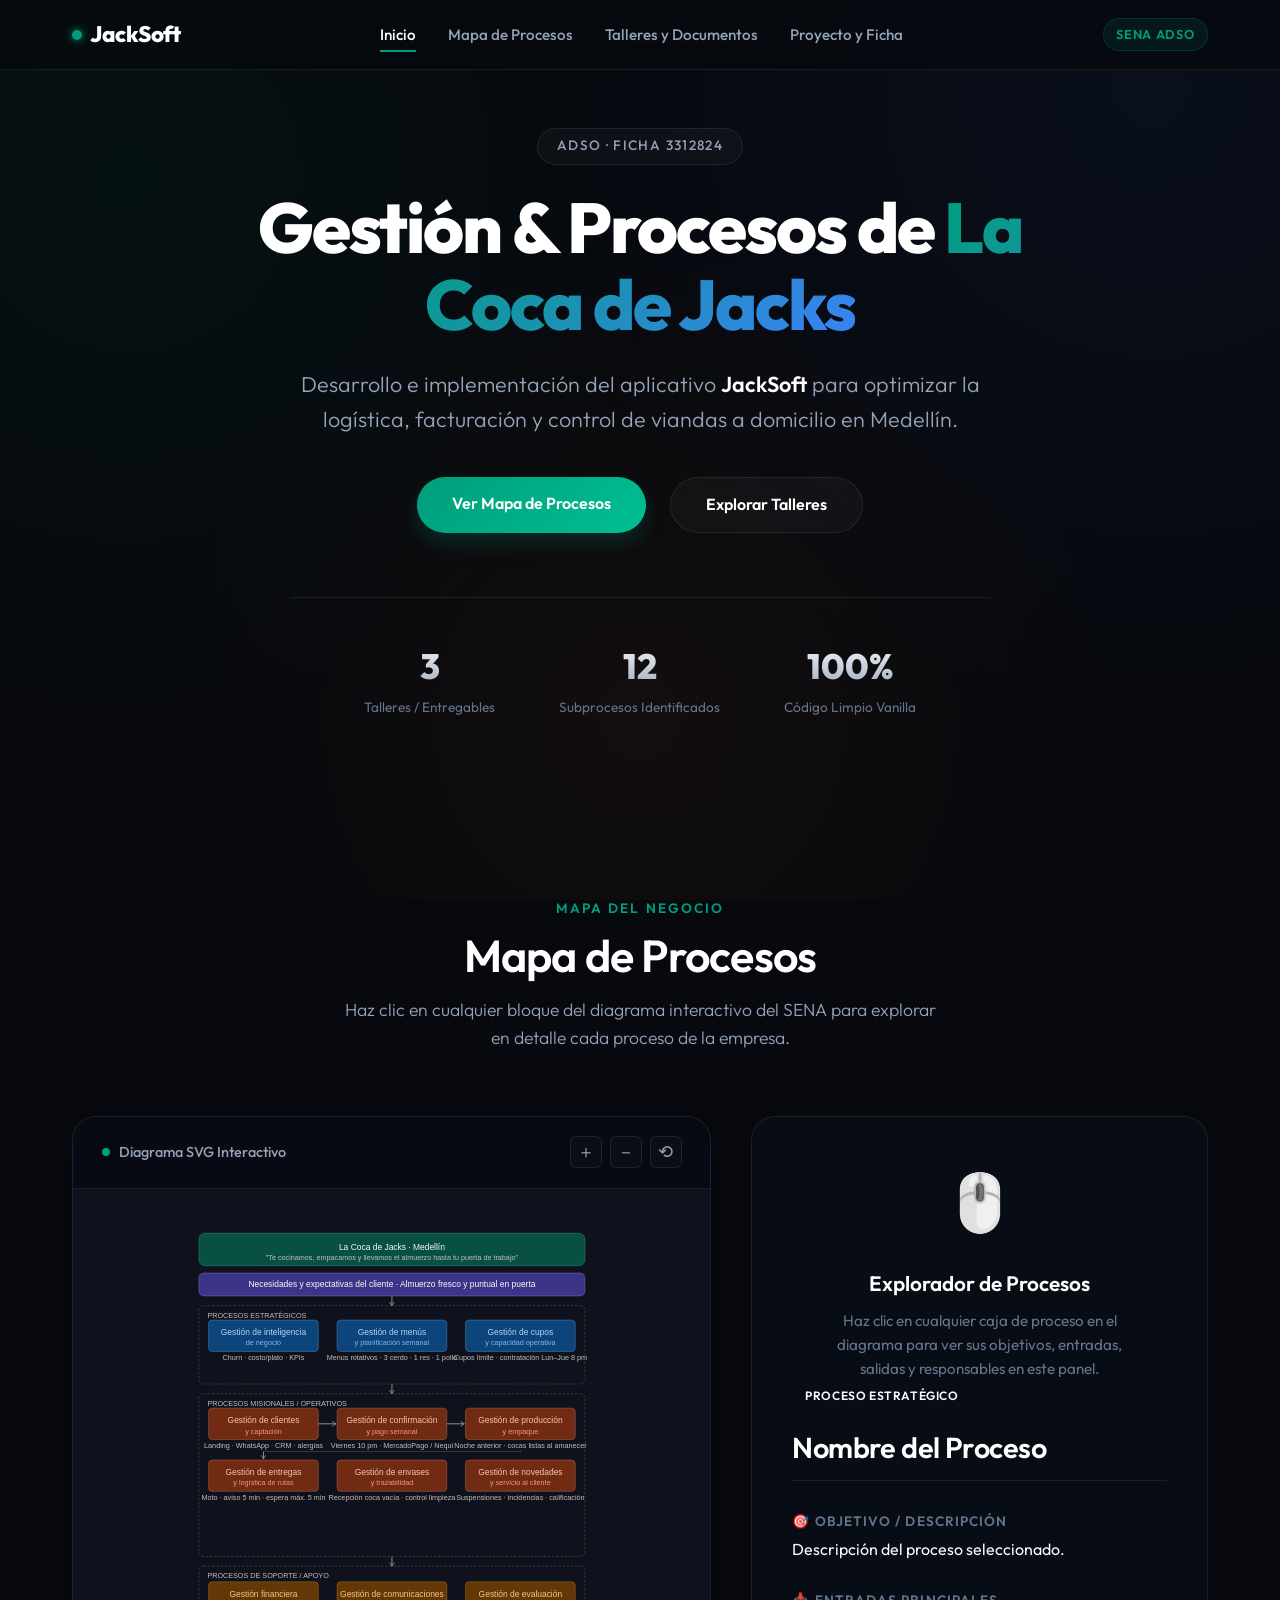
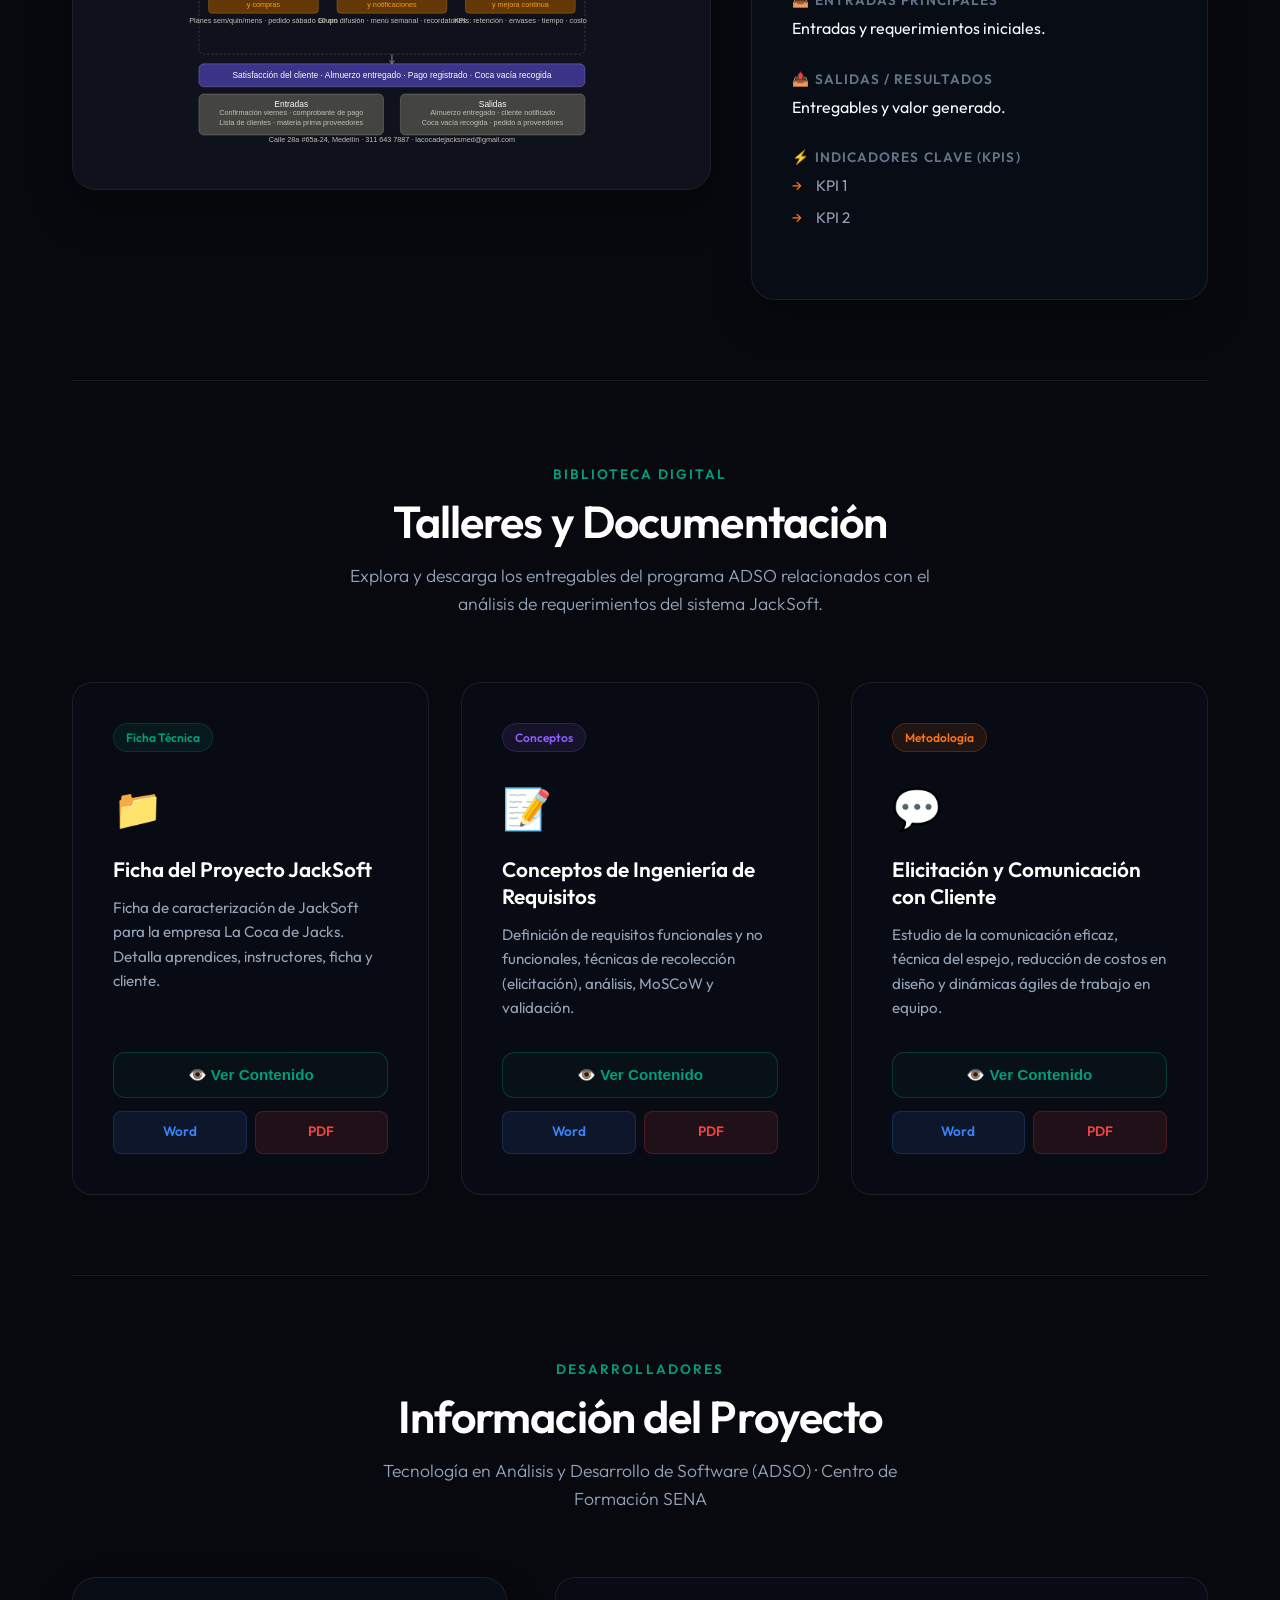
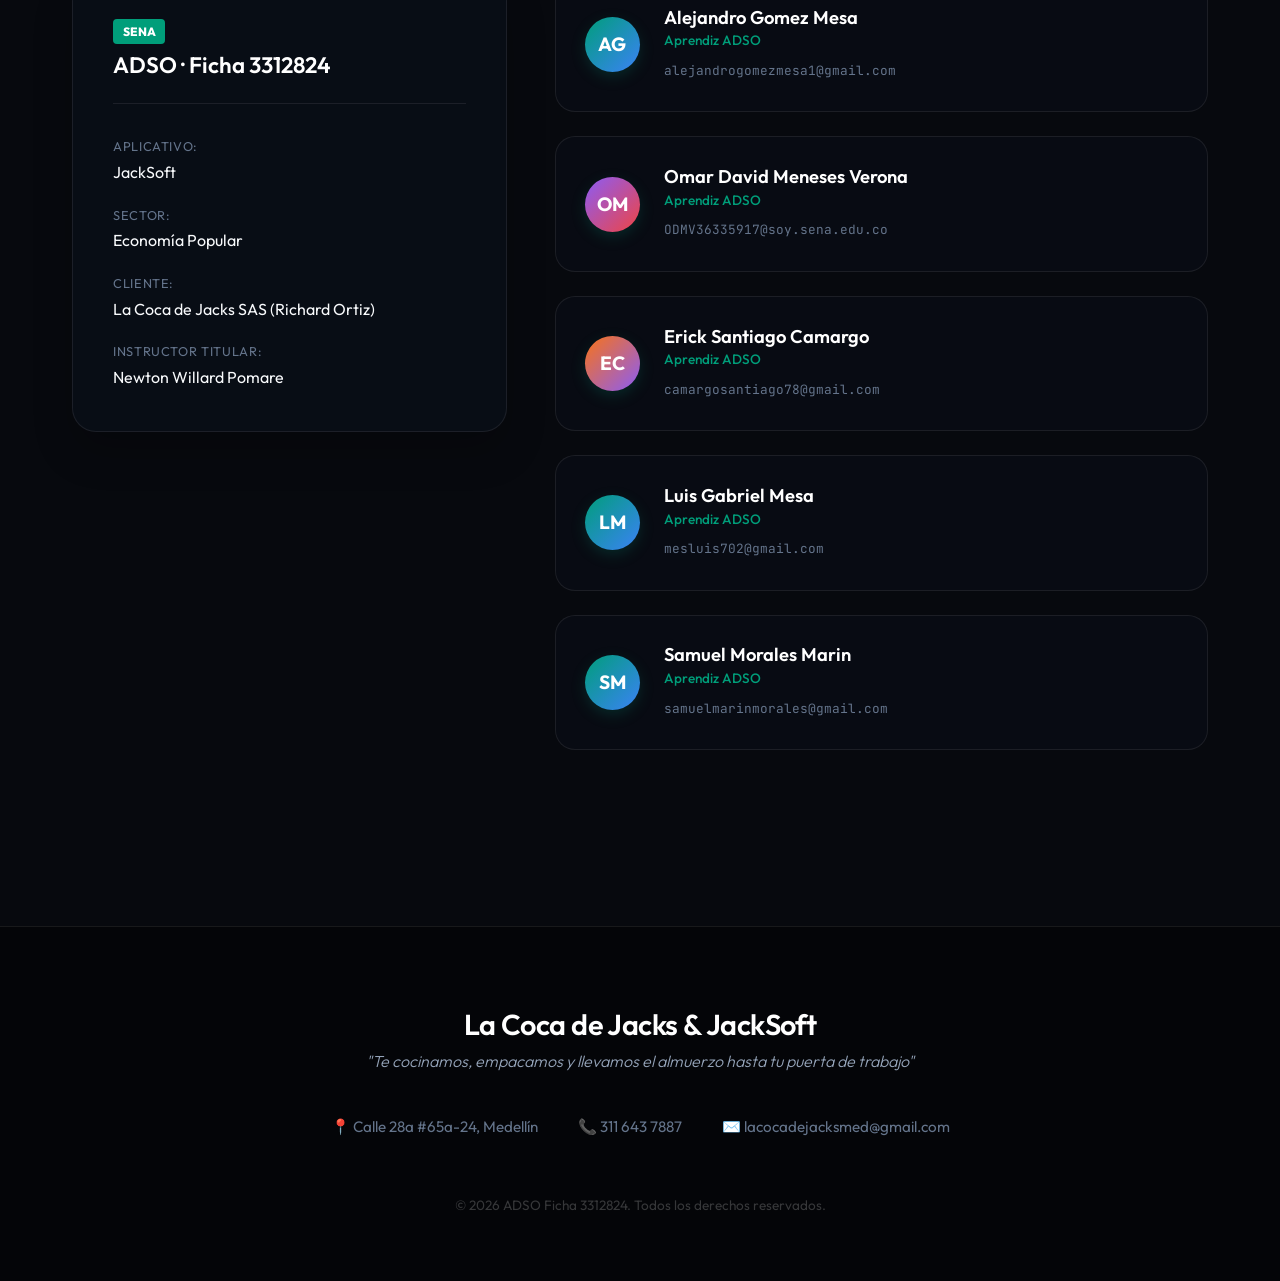
==== commit fee0719f: "Agregar integrantes Luis Gabriel Mesa y Samuel Morales Marin a la ficha y la landing" ====
--- a/index.html
+++ b/index.html
@@ -412,6 +412,22 @@
                             <span class="app-email">camargosantiago78@gmail.com</span>
                         </div>
                     </div>
+                    <div class="apprentice-card">
+                        <div class="app-avatar">LM</div>
+                        <div class="app-info">
+                            <h4>Luis Gabriel Mesa</h4>
+                            <p>Aprendiz ADSO</p>
+                            <span class="app-email">mesluis702@gmail.com</span>
+                        </div>
+                    </div>
+                    <div class="apprentice-card">
+                        <div class="app-avatar">SM</div>
+                        <div class="app-info">
+                            <h4>Samuel Morales Marin</h4>
+                            <p>Aprendiz ADSO</p>
+                            <span class="app-email">samuelmarinmorales@gmail.com</span>
+                        </div>
+                    </div>
                 </div>
             </div>
         </section>
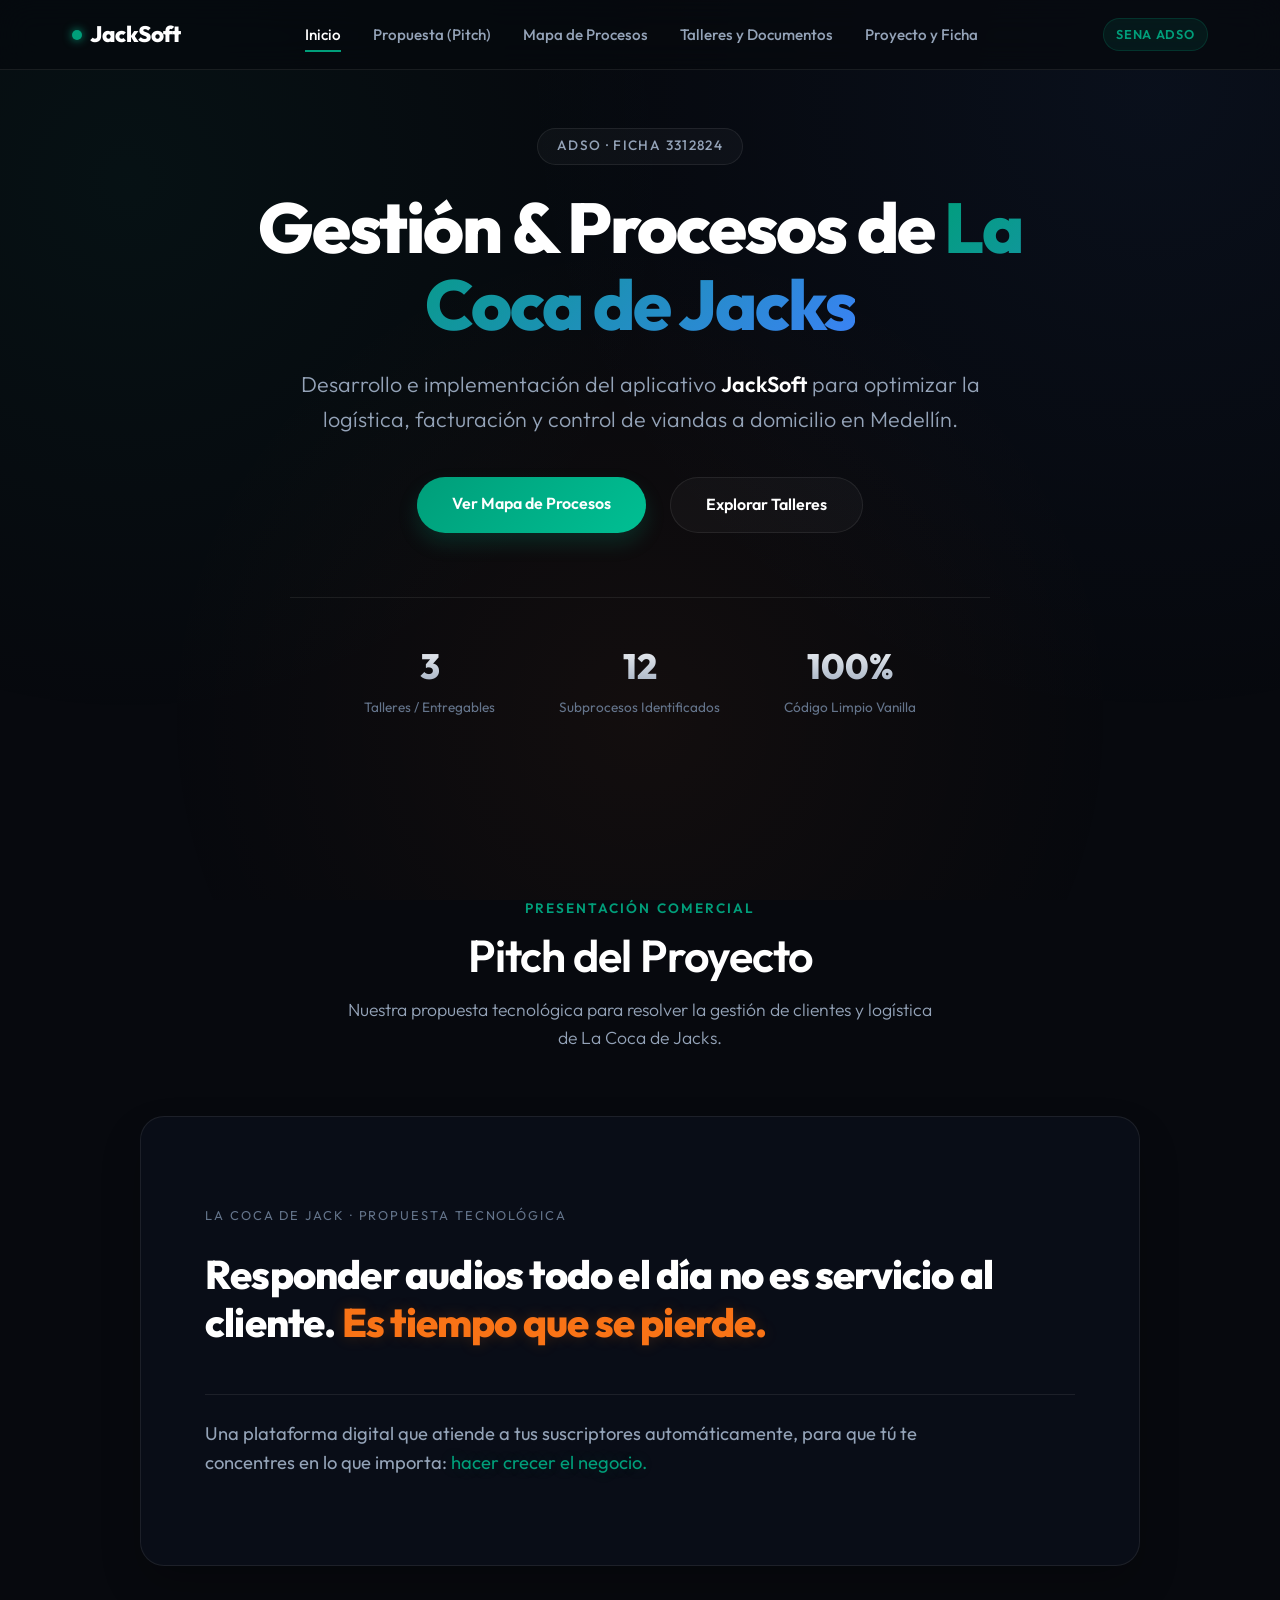
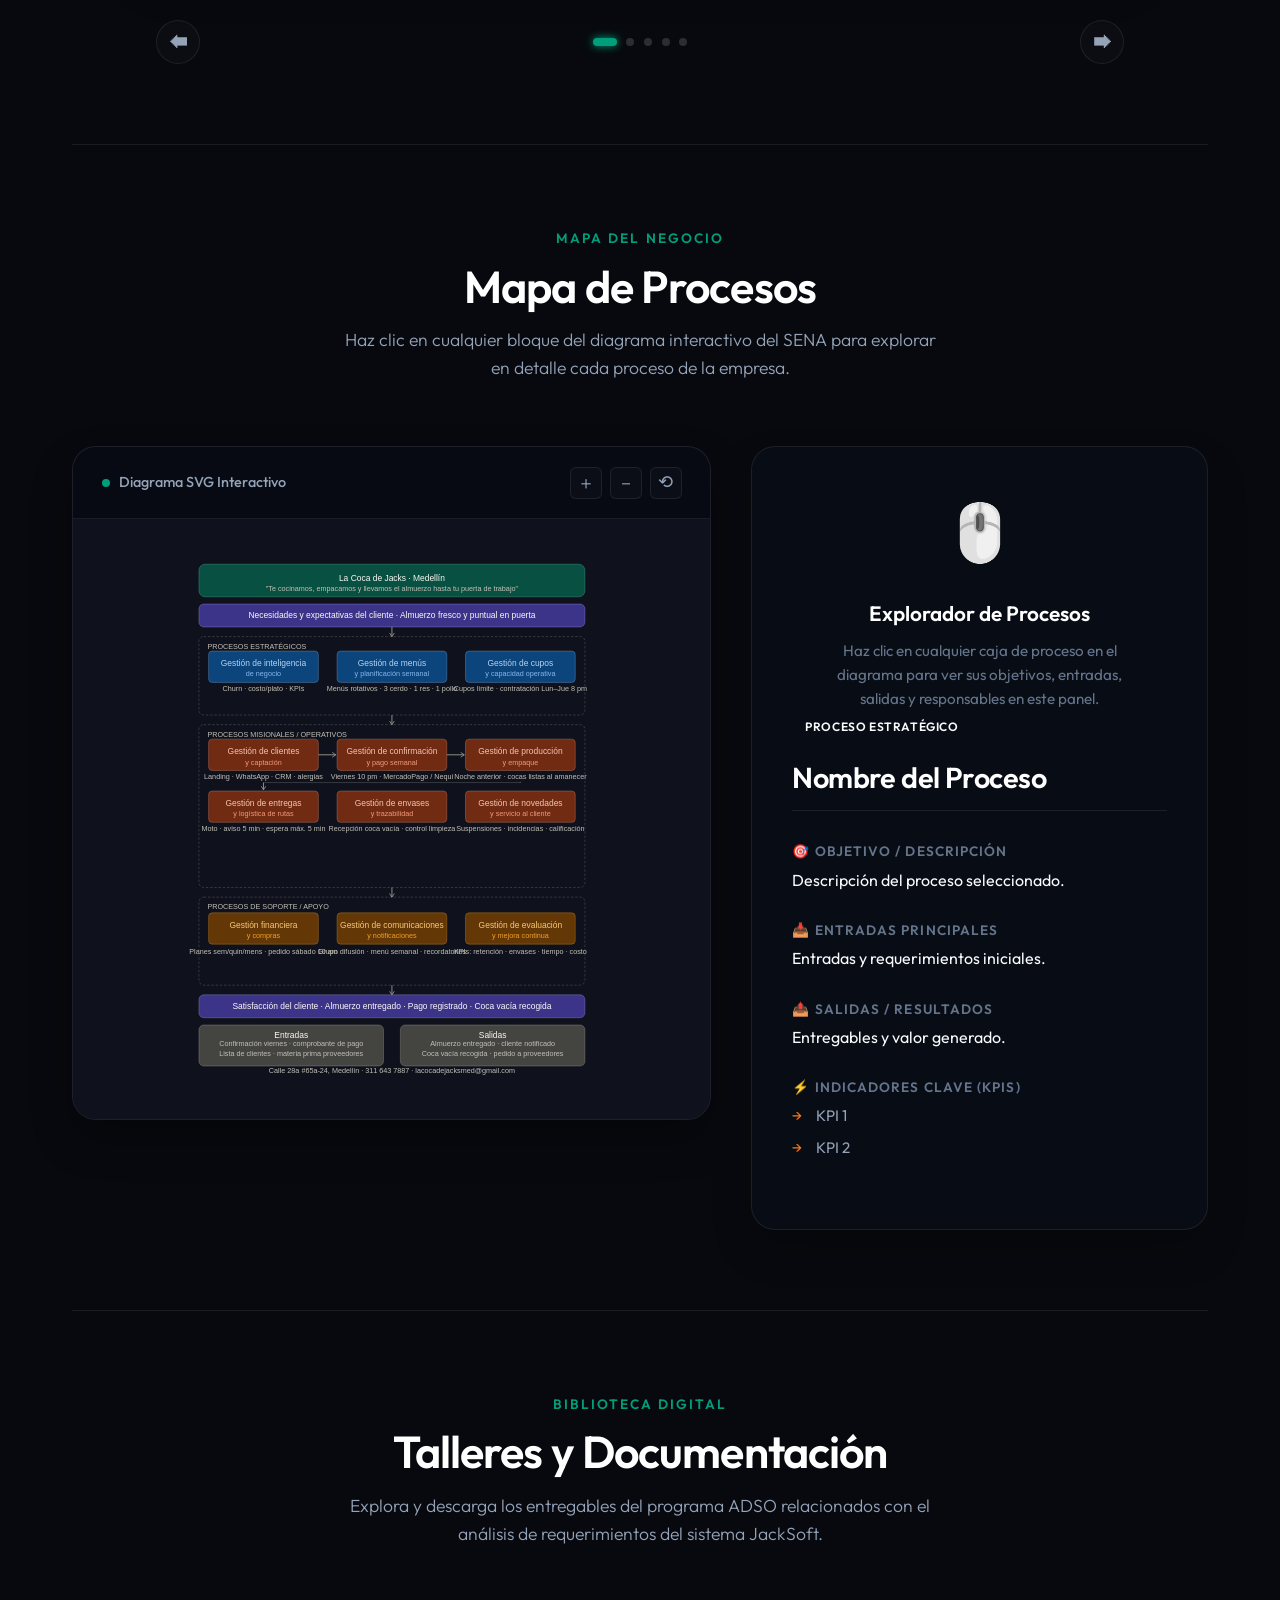
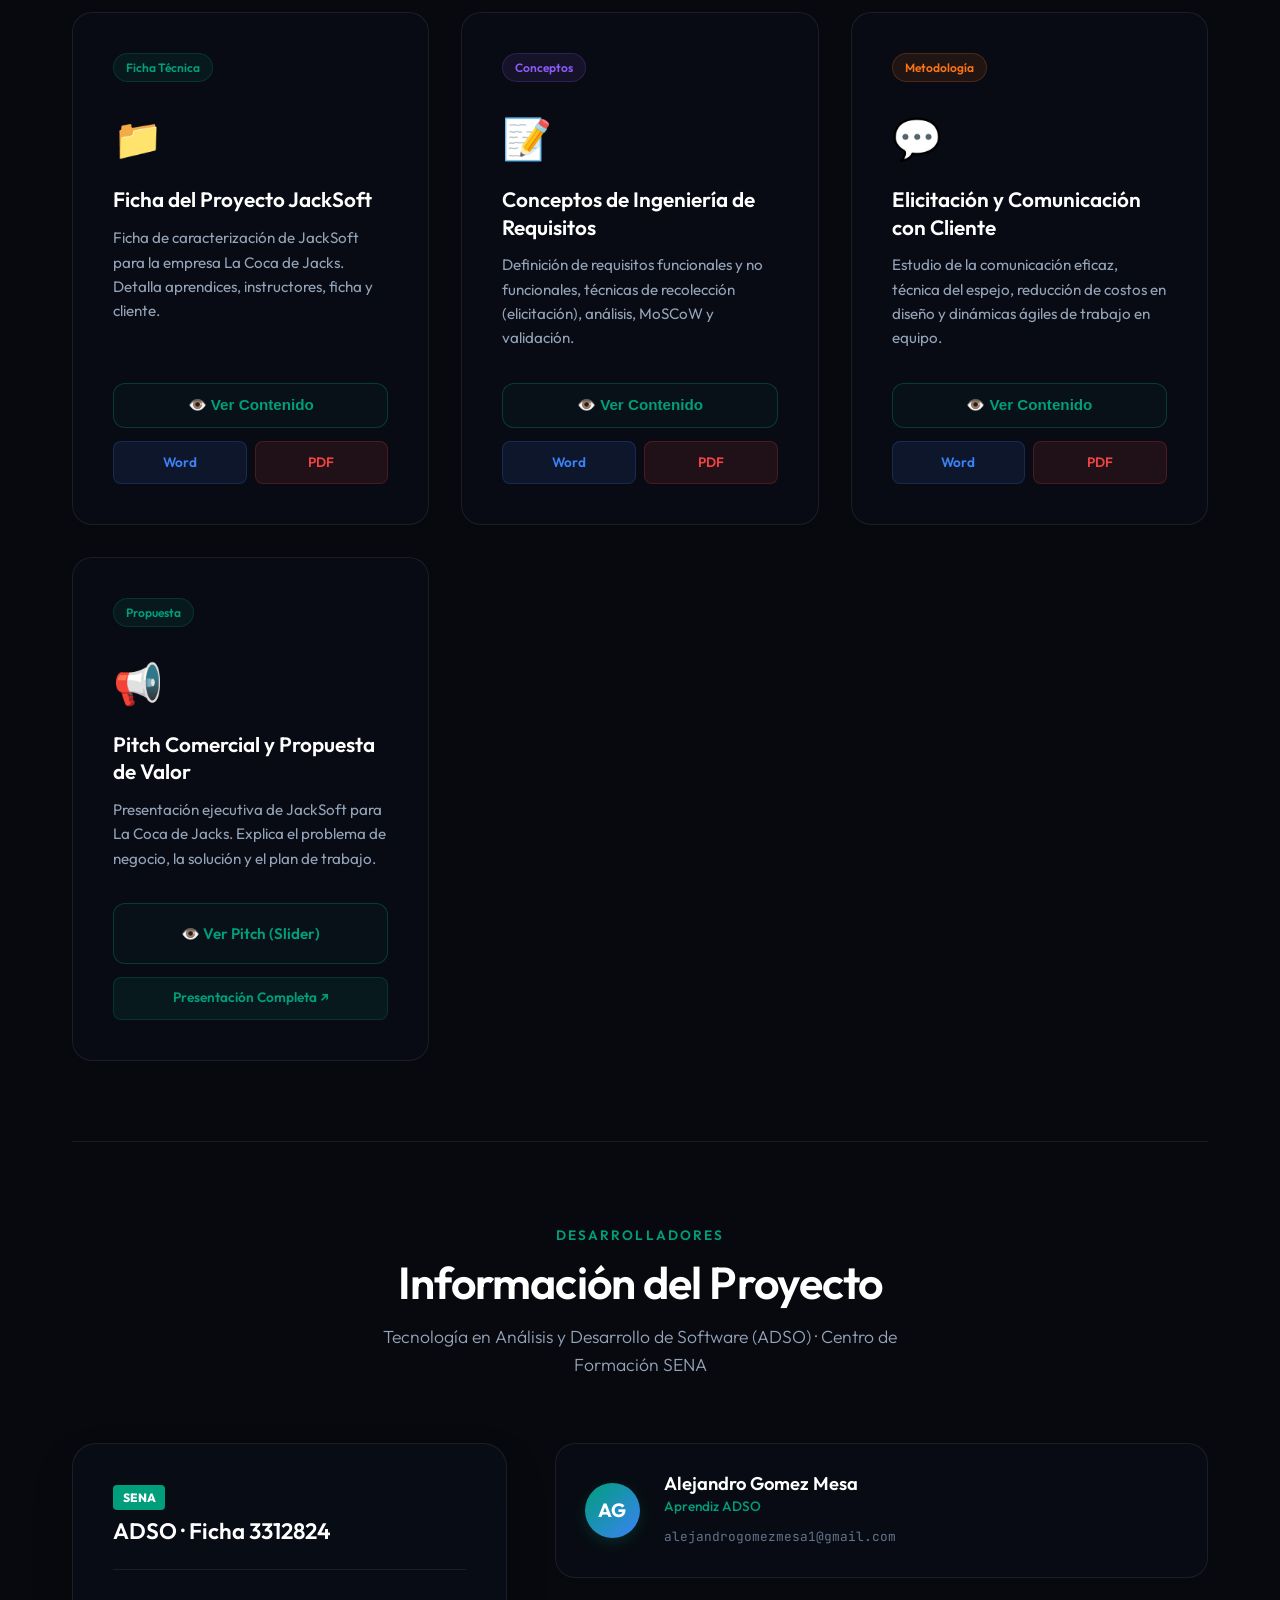
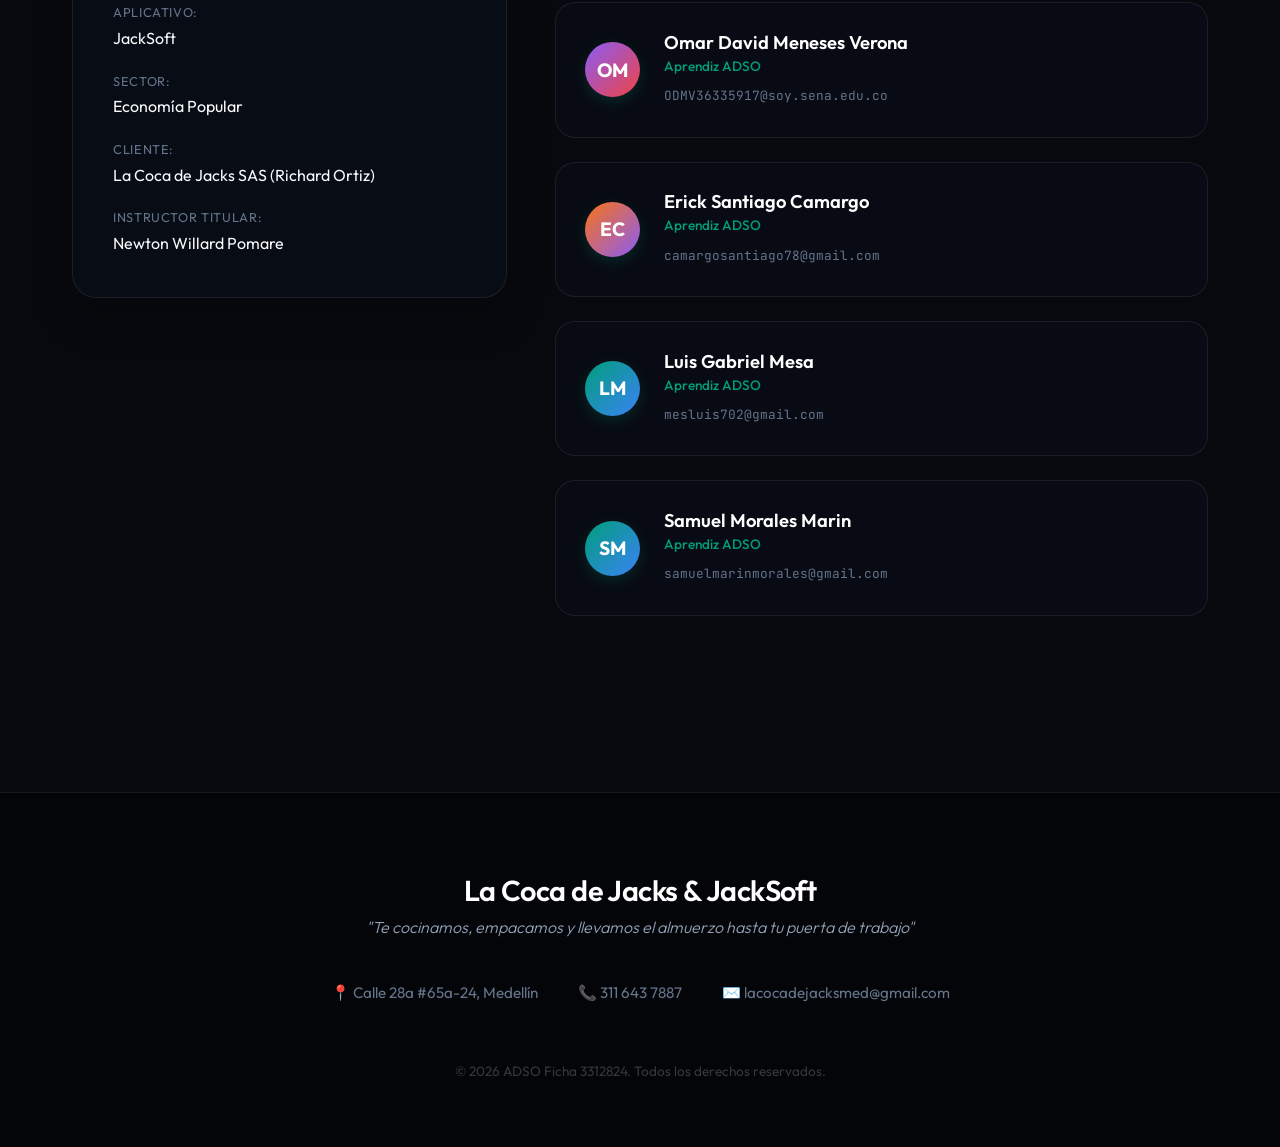
==== commit 9d99221d: "Mejorar el Pitch standalone e integrarlo como slideshow interactivo en la landing page" ====
--- a/index.html
+++ b/index.html
@@ -20,6 +20,7 @@
             </a>
             <ul class="nav-links">
                 <li><a href="#inicio" class="active">Inicio</a></li>
+                <li><a href="#pitch">Propuesta (Pitch)</a></li>
                 <li><a href="#mapa-procesos">Mapa de Procesos</a></li>
                 <li><a href="#talleres">Talleres y Documentos</a></li>
                 <li><a href="#equipo">Proyecto y Ficha</a></li>
@@ -60,6 +61,145 @@
 
     <main class="container">
         
+        
+        <!-- SECTION: PITCH SLIDESHOW -->
+        <section id="pitch" class="section-block">
+            <div class="section-header">
+                <span class="section-tag">Presentación Comercial</span>
+                <h2>Pitch del Proyecto</h2>
+                <p>Nuestra propuesta tecnológica para resolver la gestión de clientes y logística de La Coca de Jacks.</p>
+            </div>
+
+            <div class="pitch-slider-wrapper">
+                <div class="pitch-slider-container" id="pitch-slider-container">
+                    <!-- Slide 1 -->
+                    <div class="pitch-slide active" data-slide="0">
+                        <div class="slide-content-wrap">
+                            <span class="slide-eyebrow">La Coca de Jack · Propuesta Tecnológica</span>
+                            <h3>Responder audios todo el día no es servicio al cliente. <span class="highlight-orange">Es tiempo que se pierde.</span></h3>
+                            <div class="slide-divider"></div>
+                            <p class="slide-text">Una plataforma digital que atiende a tus suscriptores automáticamente, para que tú te concentres en lo que importa: <span class="highlight-green">hacer crecer el negocio.</span></p>
+                        </div>
+                    </div>
+                    <!-- Slide 2 -->
+                    <div class="pitch-slide" data-slide="1">
+                        <div class="slide-content-wrap">
+                            <span class="slide-badge badge-orange">El Problema</span>
+                            <h3>900 clientes, un solo buzón — y siempre las mismas preguntas</h3>
+                            <p class="slide-text">El negocio creció, pero la atención al cliente sigue siendo artesanal. Se envían decenas de audios diarios explicando menús, precios y rutas, saturando la operación.</p>
+                            <div class="slide-quote">
+                                <p>"Clientes sin respuesta a tiempo, cancelaciones silenciosas, y una bandeja de entrada saturada que ya nadie puede controlar."</p>
+                            </div>
+                            <div class="slide-stats">
+                                <div class="slide-stat-item">
+                                    <div class="stat-number-val">900</div>
+                                    <div class="stat-number-lbl">suscriptores activos hoy</div>
+                                </div>
+                                <div class="slide-stat-item">
+                                    <div class="stat-number-val">+1 min</div>
+                                    <div class="stat-number-lbl">por audio manual promedio</div>
+                                </div>
+                                <div class="slide-stat-item">
+                                    <div class="stat-number-val">∞</div>
+                                    <div class="stat-number-lbl">preguntas repetidas</div>
+                                </div>
+                            </div>
+                        </div>
+                    </div>
+                    <!-- Slide 3 -->
+                    <div class="pitch-slide" data-slide="2">
+                        <div class="slide-content-wrap">
+                            <span class="slide-badge badge-green">La Solución</span>
+                            <h3>Una plataforma que atiende, gestiona y libera tiempo</h3>
+                            <p class="slide-text">Automatización a la medida para La Coca de Jacks. Tus clientes resuelven sus dudas de inmediato y se gestionan de forma autónoma.</p>
+                            <div class="slide-features">
+                                <div class="slide-feature-row">
+                                    <span class="feature-icon-em">💬</span>
+                                    <div class="feature-text-block">
+                                        <strong>Respuestas automáticas</strong>
+                                        <span>Atención 24/7 de preguntas frecuentes: menús, horarios, precios y confirmaciones.</span>
+                                    </div>
+                                </div>
+                                <div class="slide-feature-row">
+                                    <span class="feature-icon-em">👤</span>
+                                    <div class="feature-text-block">
+                                        <strong>Portal del suscriptor</strong>
+                                        <span>Autogestión de direcciones, suspensiones de servicio o renovación de planes.</span>
+                                    </div>
+                                </div>
+                                <div class="slide-feature-row">
+                                    <span class="feature-icon-em">📊</span>
+                                    <div class="feature-text-block">
+                                        <strong>Panel de control operacional</strong>
+                                        <span>Control de porciones para cocina y ordenamiento automático de rutas de reparto.</span>
+                                    </div>
+                                </div>
+                            </div>
+                        </div>
+                    </div>
+                    <!-- Slide 4 -->
+                    <div class="pitch-slide" data-slide="3">
+                        <div class="slide-content-wrap">
+                            <span class="slide-badge badge-green">El Impacto</span>
+                            <h3>De apagar incendios a operar con control</h3>
+                            <div class="slide-impact-grid">
+                                <div class="impact-col before">
+                                    <div class="impact-label">Operación Actual (Manual)</div>
+                                    <p>Audios manuales constantes, retrasos en respuesta, errores en sumas de cocina y rutas de reparto estructuradas a ojo de motorizados.</p>
+                                </div>
+                                <div class="impact-col after">
+                                    <div class="impact-label">Operación con JackSoft</div>
+                                    <p>Respuestas automáticas inmediatas, validación de comprobantes, producción exacta calculada, y rutas ordenadas por zonas.</p>
+                                </div>
+                            </div>
+                            <p class="slide-text-small">Con 900 suscriptores la carga ya es crítica. Al crecer a 1,500, será imposible de gestionar a mano.</p>
+                        </div>
+                    </div>
+                    <!-- Slide 5 -->
+                    <div class="pitch-slide" data-slide="4">
+                        <div class="slide-content-wrap">
+                            <span class="slide-badge badge-green">Siguiente Paso</span>
+                            <h3>Dos semanas de diseño antes de construir</h3>
+                            <p class="slide-text">Antes de iniciar la programación, analizaremos tu operación para definir flujos exactos de pedidos y reglas logísticas de entrega.</p>
+                            <div class="slide-steps-grid">
+                                <div class="step-card-item">
+                                    <div class="step-num-badge">1</div>
+                                    <strong>Descubrimiento</strong>
+                                    <span>Mapeo de flujos operativos (Semana 1)</span>
+                                </div>
+                                <div class="step-card-item">
+                                    <div class="step-num-badge">2</div>
+                                    <strong>Propuesta Técnica</strong>
+                                    <span>Modelado de base de datos y prototipos (Semana 2)</span>
+                                </div>
+                                <div class="step-card-item">
+                                    <div class="step-num-badge">3</div>
+                                    <strong>Desarrollo</strong>
+                                    <span>Construcción iterativa (Semanas 3–8)</span>
+                                </div>
+                            </div>
+                            <div class="slide-notice-box">
+                                <span>Fase de descubrimiento — Sin compromisos previos. Al final obtienes el diseño técnico completo.</span>
+                            </div>
+                        </div>
+                    </div>
+                </div>
+
+                <!-- Slide Controls -->
+                <div class="pitch-slider-controls">
+                    <button id="btn-pitch-prev" class="slider-btn" title="Diapositiva Anterior">🡄</button>
+                    <div class="pitch-slider-dots" id="pitch-slider-dots">
+                        <span class="slider-dot active" data-index="0"></span>
+                        <span class="slider-dot" data-index="1"></span>
+                        <span class="slider-dot" data-index="2"></span>
+                        <span class="slider-dot" data-index="3"></span>
+                        <span class="slider-dot" data-index="4"></span>
+                    </div>
+                    <button id="btn-pitch-next" class="slider-btn" title="Diapositiva Siguiente">🡆</button>
+                </div>
+            </div>
+        </section>
+
         <!-- SECTION: INTERACTIVE PROCESS MAP -->
         <section id="mapa-procesos" class="section-block">
             <div class="section-header">
@@ -348,6 +488,20 @@
                         </div>
                     </div>
                 </div>
+
+                <!-- Doc 4: Pitch de Negocio -->
+                <div class="doc-card">
+                    <div class="doc-badge badge-sena">Propuesta</div>
+                    <div class="doc-icon">📢</div>
+                    <h4>Pitch Comercial y Propuesta de Valor</h4>
+                    <p>Presentación ejecutiva de JackSoft para La Coca de Jacks. Explica el problema de negocio, la solución y el plan de trabajo.</p>
+                    <div class="doc-actions">
+                        <a href="#pitch" class="btn-preview" style="text-align: center; text-decoration: none; display: block; line-height: 2.2;">👁️ Ver Pitch (Slider)</a>
+                        <div class="btn-group-download" style="grid-template-columns: 1fr;">
+                            <a href="la-coca-de-jack-pitch (1).html" target="_blank" class="btn-download word" style="background: rgba(0, 158, 122, 0.1); color: var(--accent-sena); border: 1px solid rgba(0, 158, 122, 0.2);" title="Abrir Presentación Completa">Presentación Completa ↗</a>
+                        </div>
+                    </div>
+                </div>
             </div>
         </section>
 
--- a/index.css
+++ b/index.css
@@ -1210,3 +1210,354 @@
         padding: 1.5rem;
     }
 }
+
+/* SECTION: PITCH SLIDESHOW */
+.pitch-slider-wrapper {
+    max-width: 1000px;
+    margin: 0 auto;
+    position: relative;
+}
+
+.pitch-slider-container {
+    width: 100%;
+    position: relative;
+    min-height: 480px;
+}
+
+.pitch-slide {
+    display: none;
+    width: 100%;
+}
+
+.pitch-slide.active {
+    display: block;
+    animation: slideFadeIn 0.5s cubic-bezier(0.4, 0, 0.2, 1) forwards;
+}
+
+.slide-content-wrap {
+    background: rgba(15, 23, 42, 0.35);
+    border: 1px solid var(--border-color);
+    border-radius: 24px;
+    padding: 3.5rem 4rem;
+    box-shadow: 0 20px 40px rgba(0, 0, 0, 0.2);
+    min-height: 450px;
+    display: flex;
+    flex-direction: column;
+    justify-content: center;
+}
+
+.slide-eyebrow {
+    font-size: 0.8rem;
+    text-transform: uppercase;
+    letter-spacing: 0.15em;
+    color: var(--text-muted);
+    margin-bottom: 1.5rem;
+    display: block;
+}
+
+.slide-badge {
+    align-self: flex-start;
+    padding: 0.3rem 0.9rem;
+    border-radius: 30px;
+    font-size: 0.75rem;
+    font-weight: 600;
+    text-transform: uppercase;
+    letter-spacing: 0.05em;
+    margin-bottom: 1.5rem;
+}
+
+.pitch-slide h3 {
+    font-size: clamp(1.8rem, 3.5vw, 2.5rem);
+    font-weight: 800;
+    line-height: 1.2;
+    margin-bottom: 1.5rem;
+    letter-spacing: -0.02em;
+}
+
+.highlight-orange {
+    color: var(--accent-orange);
+    text-shadow: 0 0 15px rgba(249, 115, 22, 0.2);
+}
+
+.highlight-green {
+    color: var(--accent-sena);
+    text-shadow: 0 0 15px rgba(0, 158, 122, 0.2);
+}
+
+.slide-divider {
+    width: 100%;
+    height: 1px;
+    background: var(--border-color);
+    margin: 1.5rem 0;
+}
+
+.slide-text {
+    font-size: 1.15rem;
+    color: var(--text-secondary);
+    line-height: 1.6;
+    max-width: 750px;
+}
+
+.slide-quote {
+    border-left: 3px solid var(--accent-orange);
+    padding: 1.2rem 1.8rem;
+    background: rgba(249, 115, 22, 0.08);
+    border-radius: 0 16px 16px 0;
+    margin: 1.5rem 0;
+}
+
+.slide-quote p {
+    font-size: 1.05rem;
+    font-style: italic;
+    color: var(--text-primary);
+    line-height: 1.5;
+}
+
+.slide-stats {
+    display: grid;
+    grid-template-columns: repeat(3, 1fr);
+    gap: 1.5rem;
+    margin-top: 1.5rem;
+}
+
+.slide-stat-item {
+    background: rgba(255, 255, 255, 0.02);
+    border: 1px solid var(--glass-border);
+    border-radius: 16px;
+    padding: 1.5rem;
+    text-align: center;
+    transition: var(--transition);
+}
+
+.slide-stat-item:hover {
+    background: rgba(255, 255, 255, 0.05);
+    transform: translateY(-2px);
+}
+
+.stat-number-val {
+    font-family: var(--font-mono);
+    font-size: clamp(1.8rem, 3vw, 2.5rem);
+    font-weight: 800;
+    color: var(--accent-orange);
+    line-height: 1;
+    margin-bottom: 0.5rem;
+}
+
+.stat-number-lbl {
+    font-size: 0.8rem;
+    color: var(--text-muted);
+    line-height: 1.3;
+}
+
+.slide-features {
+    display: flex;
+    flex-direction: column;
+    gap: 1.2rem;
+    margin-top: 1rem;
+}
+
+.slide-feature-row {
+    display: flex;
+    align-items: flex-start;
+    gap: 1rem;
+}
+
+.feature-icon-em {
+    font-size: 1.6rem;
+    flex-shrink: 0;
+    background: rgba(255, 255, 255, 0.03);
+    width: 44px;
+    height: 44px;
+    border-radius: 12px;
+    display: flex;
+    align-items: center;
+    justify-content: center;
+    border: 1px solid var(--glass-border);
+}
+
+.feature-text-block {
+    display: flex;
+    flex-direction: column;
+}
+
+.feature-text-block strong {
+    font-size: 1rem;
+    color: #fff;
+    margin-bottom: 0.2rem;
+}
+
+.feature-text-block span {
+    font-size: 0.9rem;
+    color: var(--text-secondary);
+    line-height: 1.4;
+}
+
+.slide-impact-grid {
+    display: grid;
+    grid-template-columns: 1fr 1fr;
+    gap: 1.5rem;
+    margin: 1.5rem 0;
+}
+
+.impact-col {
+    padding: 1.5rem;
+    border-radius: 16px;
+    font-size: 0.95rem;
+    line-height: 1.5;
+}
+
+.impact-col.before {
+    background: rgba(239, 68, 68, 0.08);
+    border: 1px solid rgba(239, 68, 68, 0.15);
+    color: #fca5a5;
+}
+
+.impact-col.after {
+    background: rgba(0, 158, 122, 0.08);
+    border: 1px solid rgba(0, 158, 122, 0.15);
+    color: #a7f3d0;
+}
+
+.impact-label {
+    font-size: 0.75rem;
+    text-transform: uppercase;
+    font-weight: 600;
+    letter-spacing: 0.05em;
+    margin-bottom: 0.5rem;
+}
+
+.slide-text-small {
+    font-size: 0.9rem;
+    color: var(--text-muted);
+    font-style: italic;
+}
+
+.slide-steps-grid {
+    display: grid;
+    grid-template-columns: repeat(3, 1fr);
+    gap: 1.2rem;
+    margin: 1.5rem 0;
+}
+
+.step-card-item {
+    background: rgba(255, 255, 255, 0.02);
+    border: 1px solid var(--glass-border);
+    padding: 1.5rem;
+    border-radius: 16px;
+    display: flex;
+    flex-direction: column;
+    position: relative;
+}
+
+.step-num-badge {
+    width: 32px;
+    height: 32px;
+    border-radius: 50%;
+    background: rgba(0, 158, 122, 0.1);
+    border: 1px solid rgba(0, 158, 122, 0.2);
+    color: var(--accent-sena);
+    display: flex;
+    align-items: center;
+    justify-content: center;
+    font-weight: 700;
+    font-size: 0.9rem;
+    margin-bottom: 0.8rem;
+}
+
+.step-card-item strong {
+    font-size: 0.95rem;
+    margin-bottom: 0.3rem;
+}
+
+.step-card-item span {
+    font-size: 0.8rem;
+    color: var(--text-muted);
+}
+
+.slide-notice-box {
+    background: rgba(0, 158, 122, 0.05);
+    border: 1px solid rgba(0, 158, 122, 0.15);
+    padding: 1rem 1.5rem;
+    border-radius: 12px;
+    font-size: 0.9rem;
+    color: var(--accent-sena);
+}
+
+/* Controls */
+.pitch-slider-controls {
+    margin-top: 1.5rem;
+    display: flex;
+    align-items: center;
+    justify-content: space-between;
+    padding: 0 1rem;
+}
+
+.slider-btn {
+    width: 44px;
+    height: 44px;
+    border-radius: 50%;
+    border: 1px solid var(--border-color);
+    background: rgba(255, 255, 255, 0.02);
+    color: var(--text-secondary);
+    font-size: 1.2rem;
+    cursor: pointer;
+    display: flex;
+    align-items: center;
+    justify-content: center;
+    transition: var(--transition);
+}
+
+.slider-btn:hover {
+    background: var(--accent-sena);
+    color: #fff;
+    border-color: var(--accent-sena);
+    box-shadow: 0 0 15px rgba(0, 158, 122, 0.4);
+}
+
+.pitch-slider-dots {
+    display: flex;
+    gap: 0.6rem;
+}
+
+.slider-dot {
+    width: 8px;
+    height: 8px;
+    border-radius: 50%;
+    background: rgba(255, 255, 255, 0.15);
+    cursor: pointer;
+    transition: var(--transition);
+}
+
+.slider-dot.active {
+    width: 24px;
+    border-radius: 4px;
+    background: var(--accent-sena);
+    box-shadow: 0 0 8px var(--accent-sena);
+}
+
+/* Responsive slider adjustments */
+@media (max-width: 768px) {
+    .slide-content-wrap {
+        padding: 2rem 1.5rem;
+        min-height: auto;
+    }
+    
+    .pitch-slider-container {
+        min-height: auto;
+    }
+    
+    .slide-stats {
+        grid-template-columns: 1fr;
+        gap: 0.8rem;
+    }
+    
+    .slide-impact-grid {
+        grid-template-columns: 1fr;
+        gap: 0.8rem;
+    }
+    
+    .slide-steps-grid {
+        grid-template-columns: 1fr;
+        gap: 0.8rem;
+    }
+}
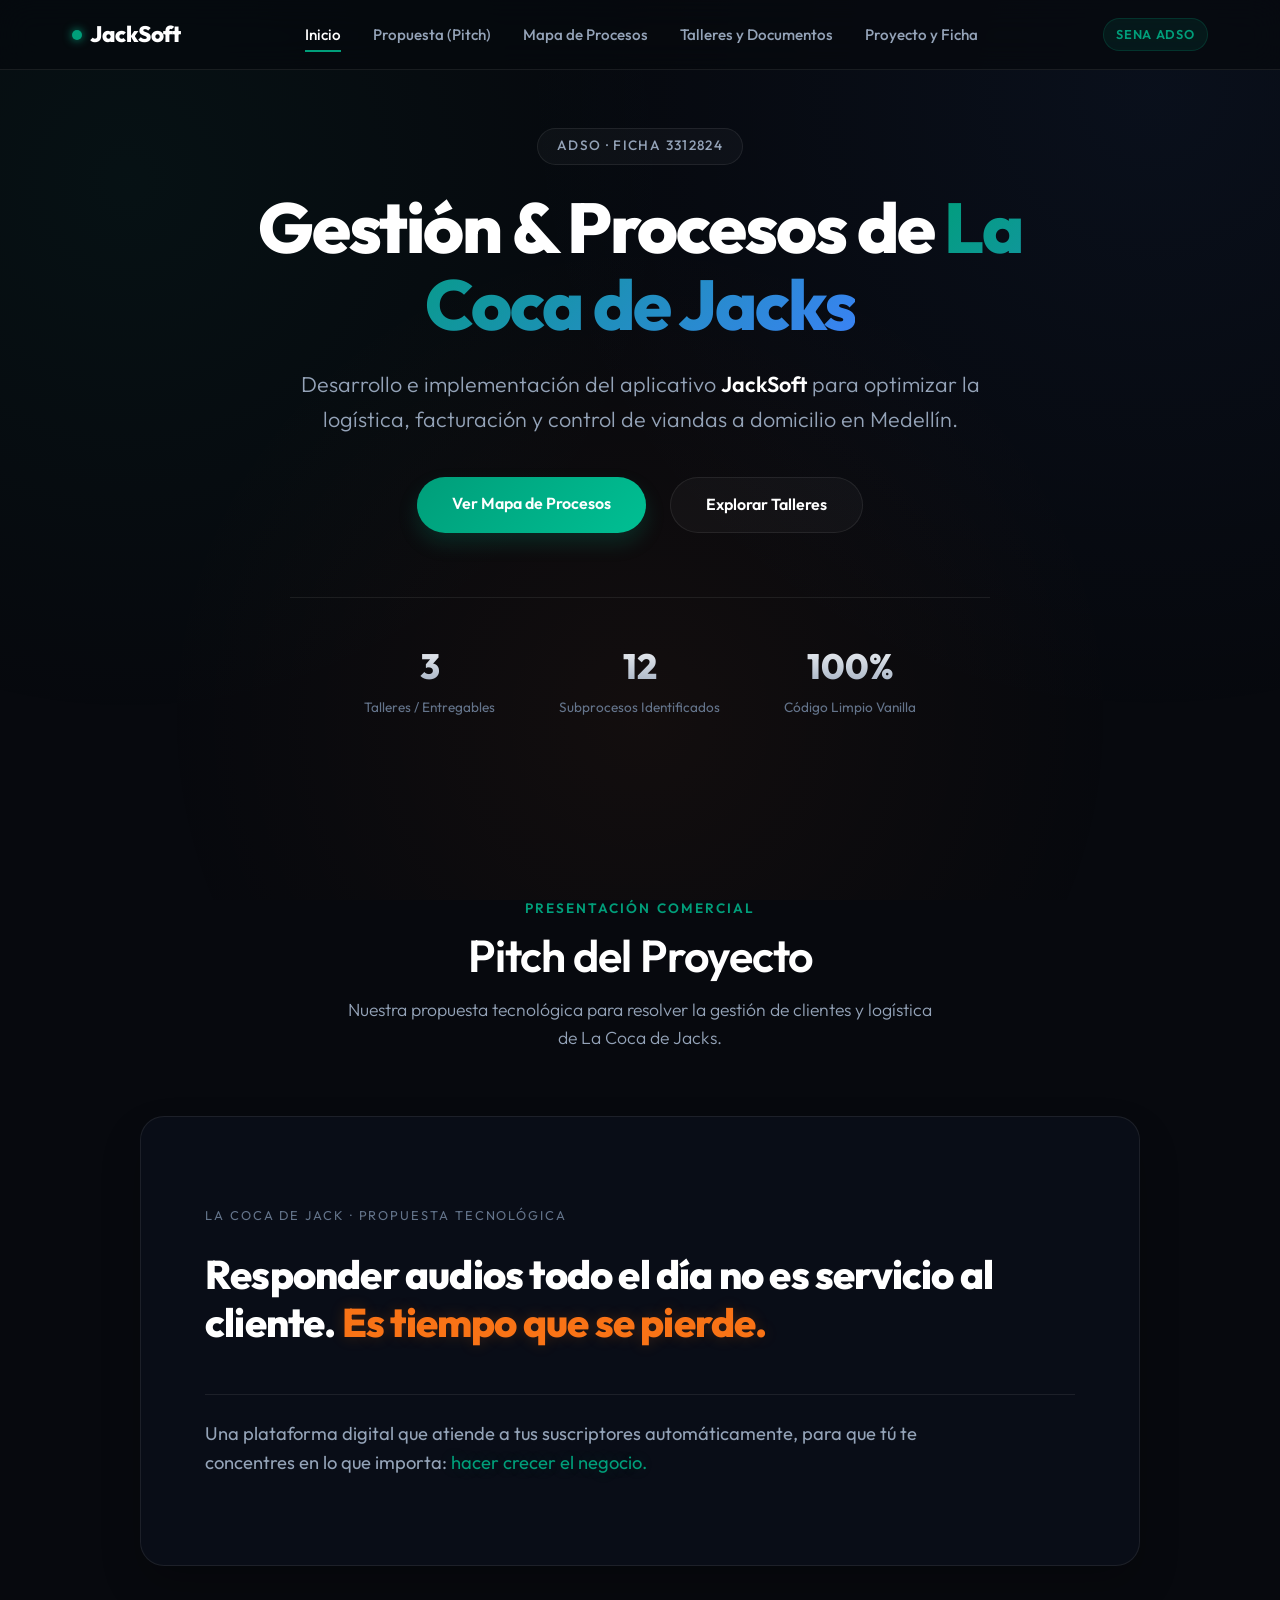
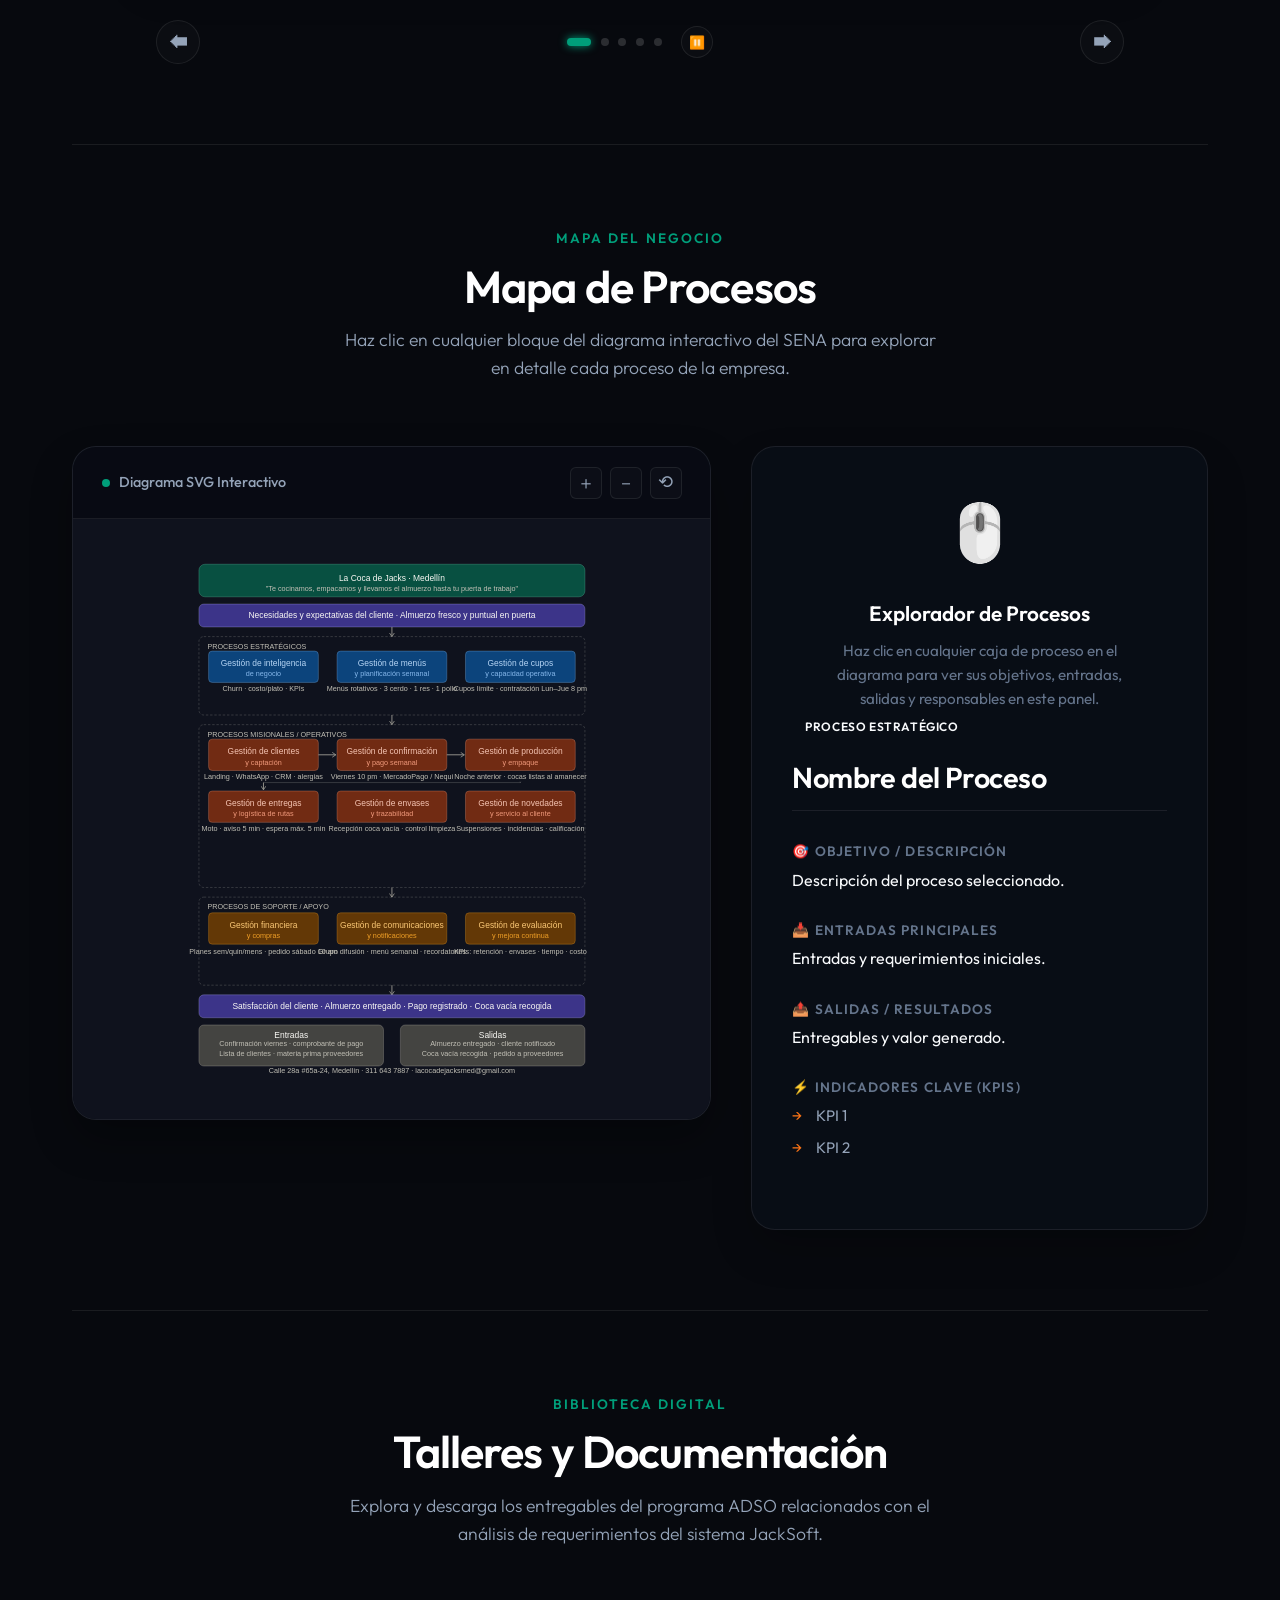
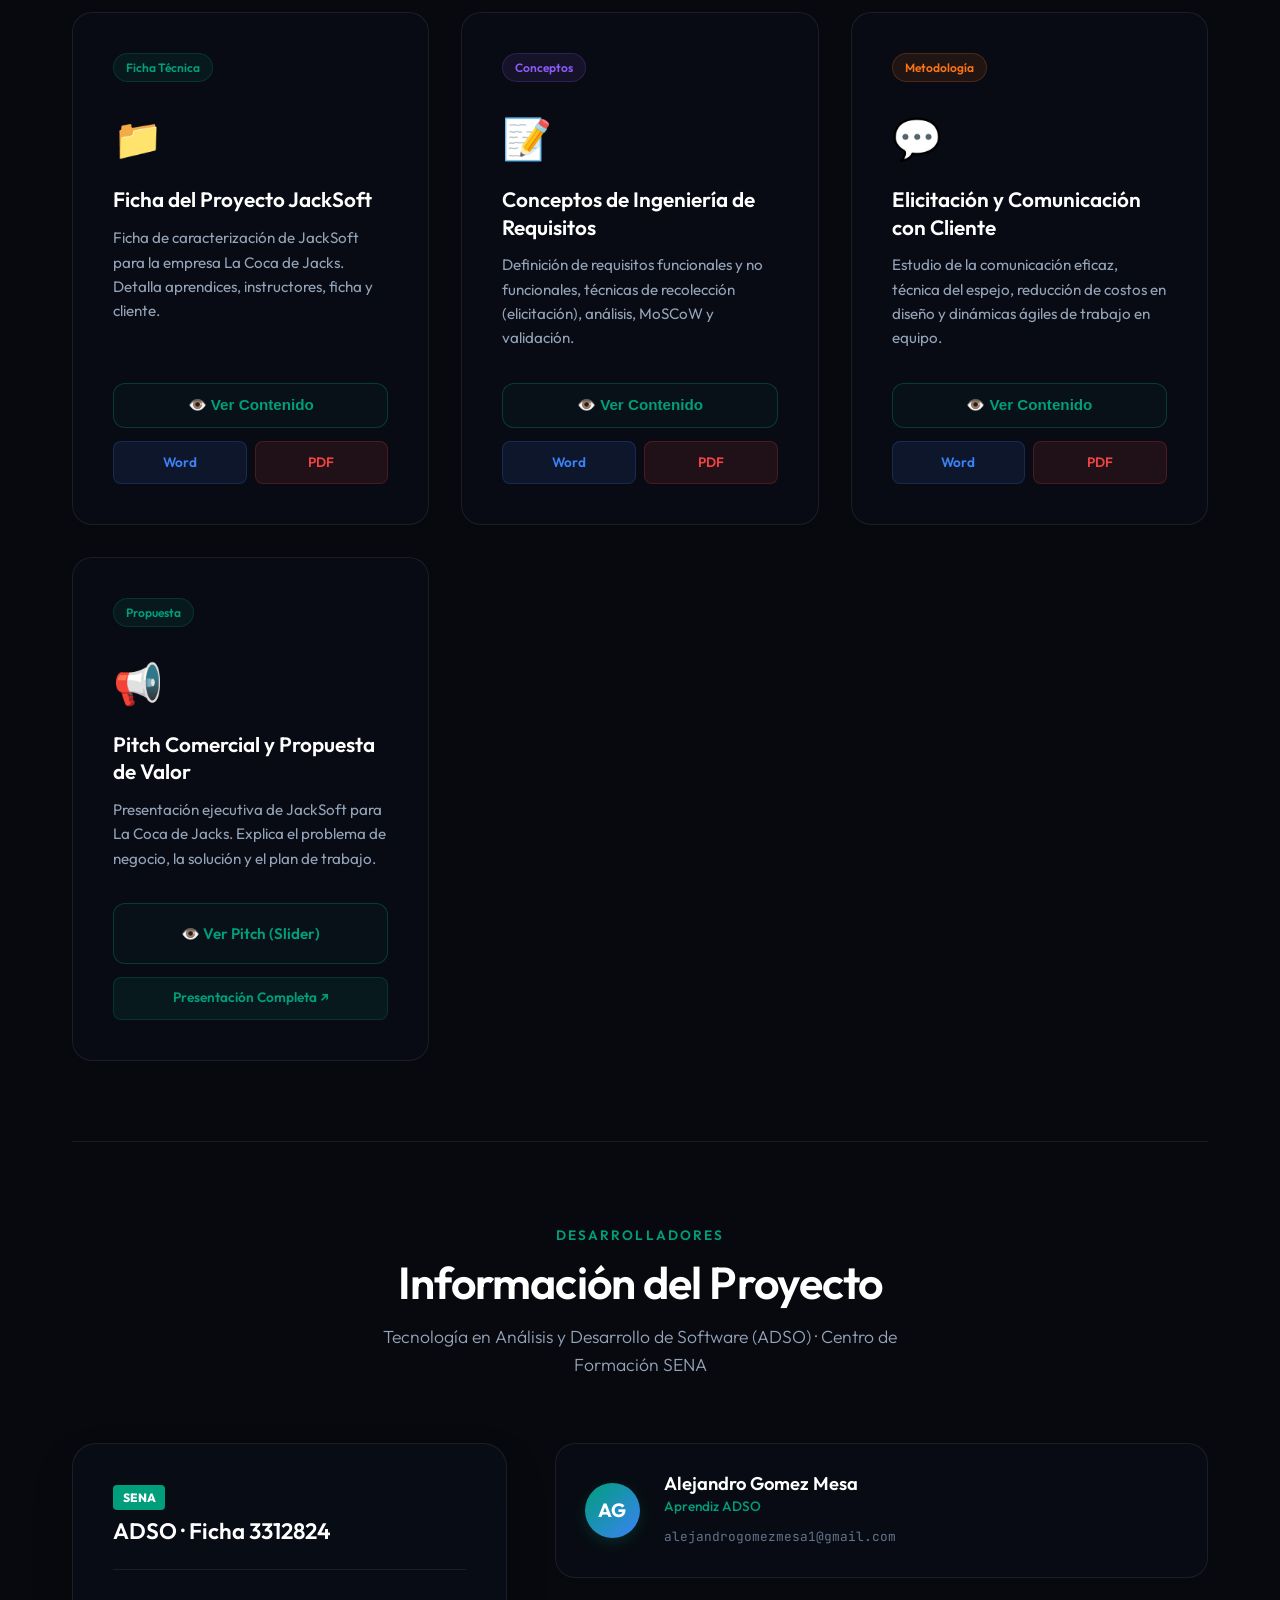
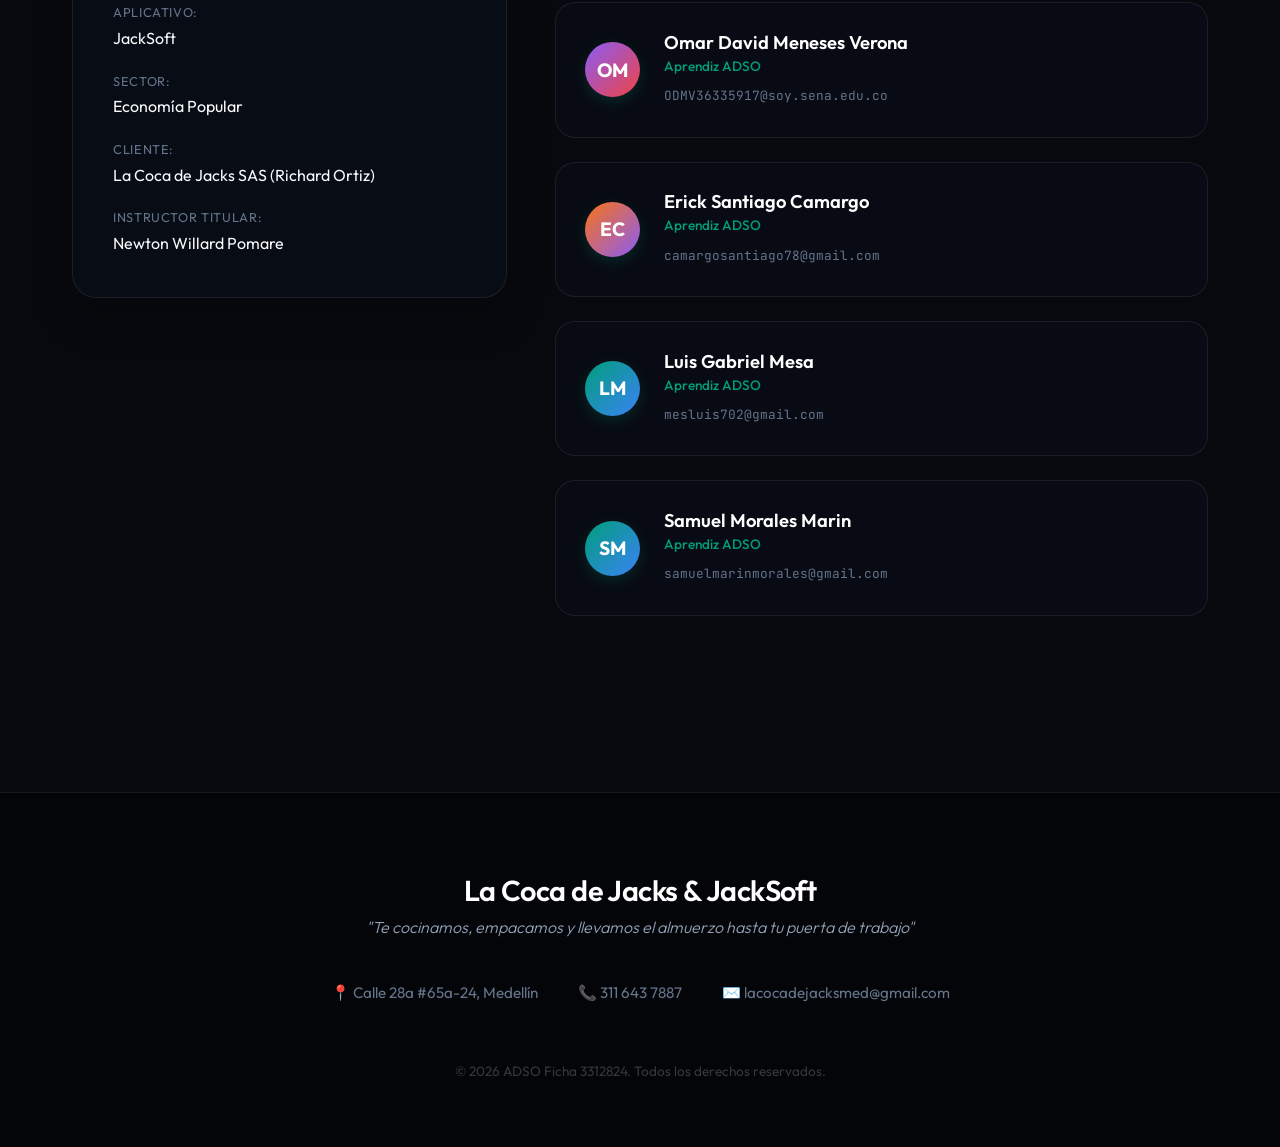
==== commit 7fb7bf56: "Aumentar intervalo del pitch a 60s y agregar boton manual de play/pause" ====
--- a/index.html
+++ b/index.html
@@ -188,12 +188,15 @@
                 <!-- Slide Controls -->
                 <div class="pitch-slider-controls">
                     <button id="btn-pitch-prev" class="slider-btn" title="Diapositiva Anterior">🡄</button>
-                    <div class="pitch-slider-dots" id="pitch-slider-dots">
-                        <span class="slider-dot active" data-index="0"></span>
-                        <span class="slider-dot" data-index="1"></span>
-                        <span class="slider-dot" data-index="2"></span>
-                        <span class="slider-dot" data-index="3"></span>
-                        <span class="slider-dot" data-index="4"></span>
+                    <div class="pitch-controls-center">
+                        <div class="pitch-slider-dots" id="pitch-slider-dots">
+                            <span class="slider-dot active" data-index="0"></span>
+                            <span class="slider-dot" data-index="1"></span>
+                            <span class="slider-dot" data-index="2"></span>
+                            <span class="slider-dot" data-index="3"></span>
+                            <span class="slider-dot" data-index="4"></span>
+                        </div>
+                        <button id="btn-pitch-play-pause" class="slider-btn play-pause-btn" title="Pausar Reproducción">⏸️</button>
                     </div>
                     <button id="btn-pitch-next" class="slider-btn" title="Diapositiva Siguiente">🡆</button>
                 </div>
--- a/index.css
+++ b/index.css
@@ -1514,6 +1514,19 @@
     box-shadow: 0 0 15px rgba(0, 158, 122, 0.4);
 }
 
+.pitch-controls-center {
+    display: flex;
+    align-items: center;
+    gap: 1.2rem;
+}
+
+.play-pause-btn {
+    width: 32px !important;
+    height: 32px !important;
+    font-size: 0.8rem !important;
+    border-radius: 50% !important;
+}
+
 .pitch-slider-dots {
     display: flex;
     gap: 0.6rem;
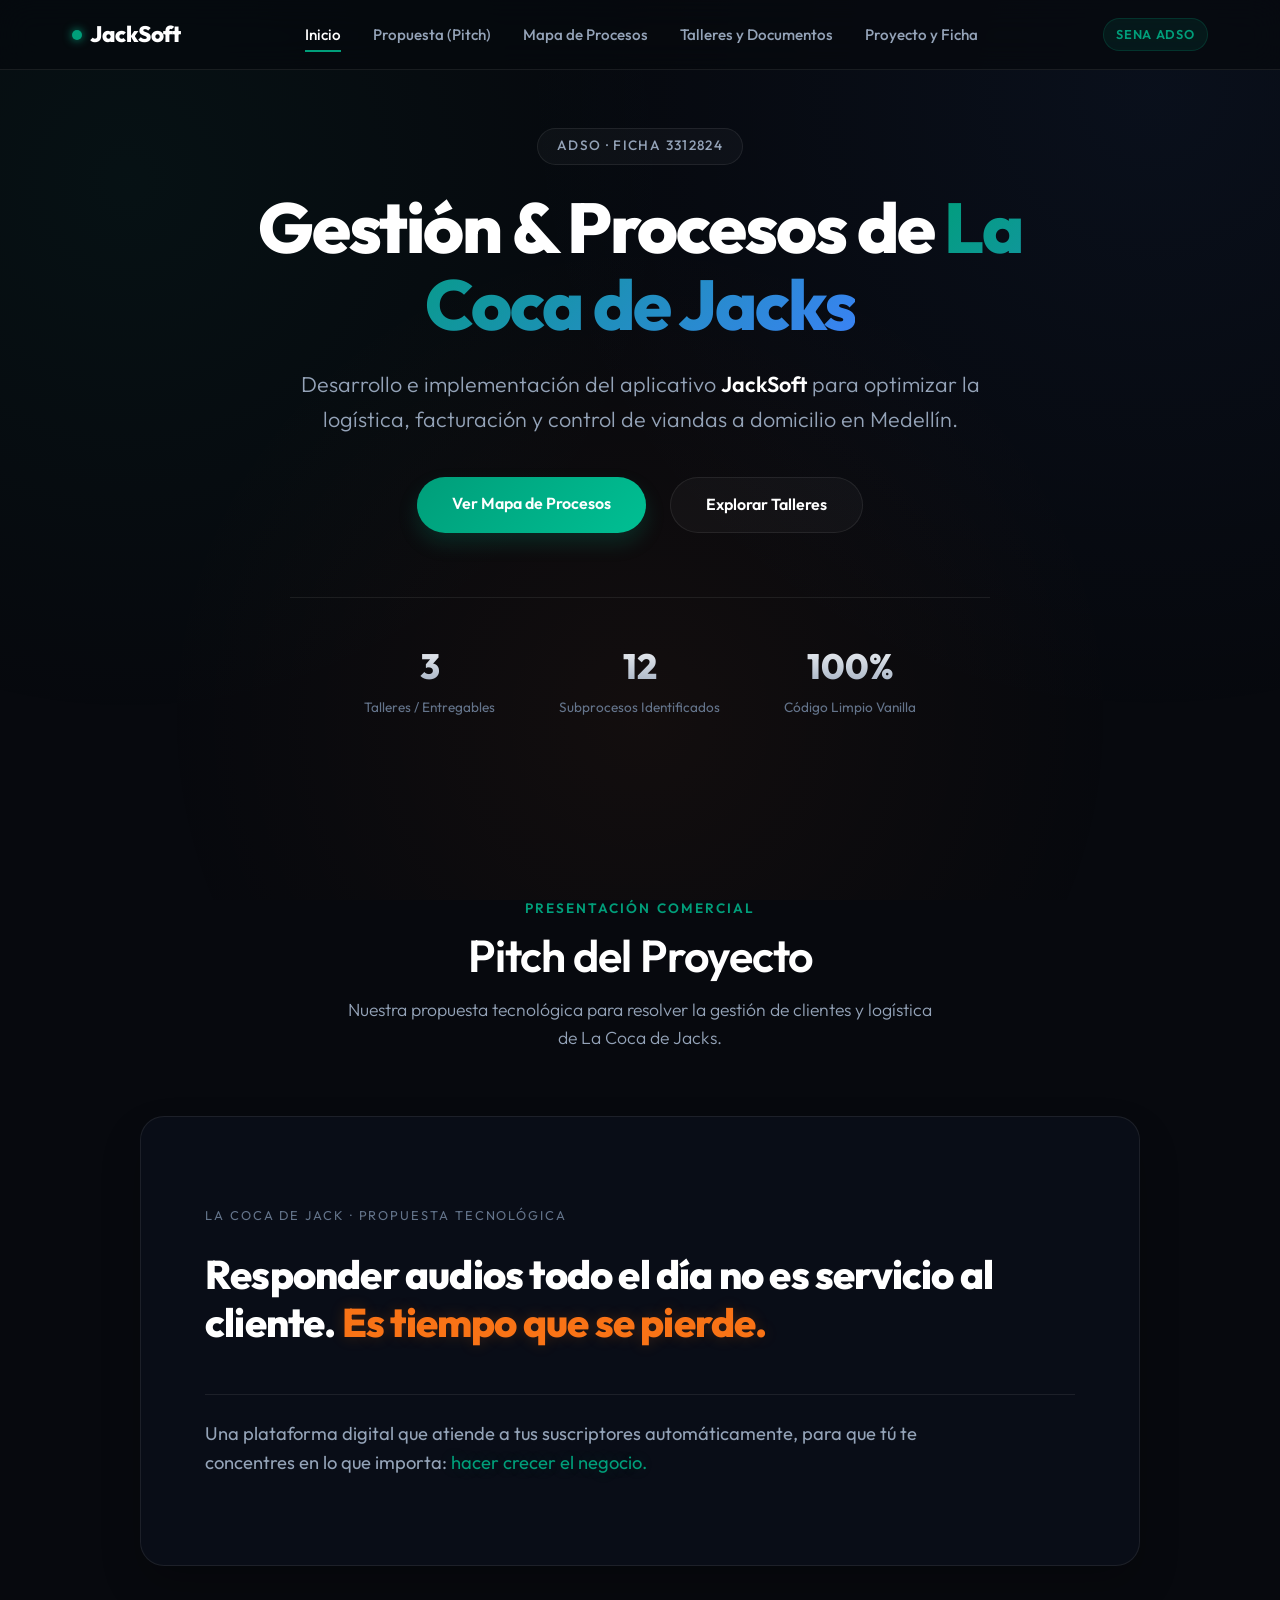
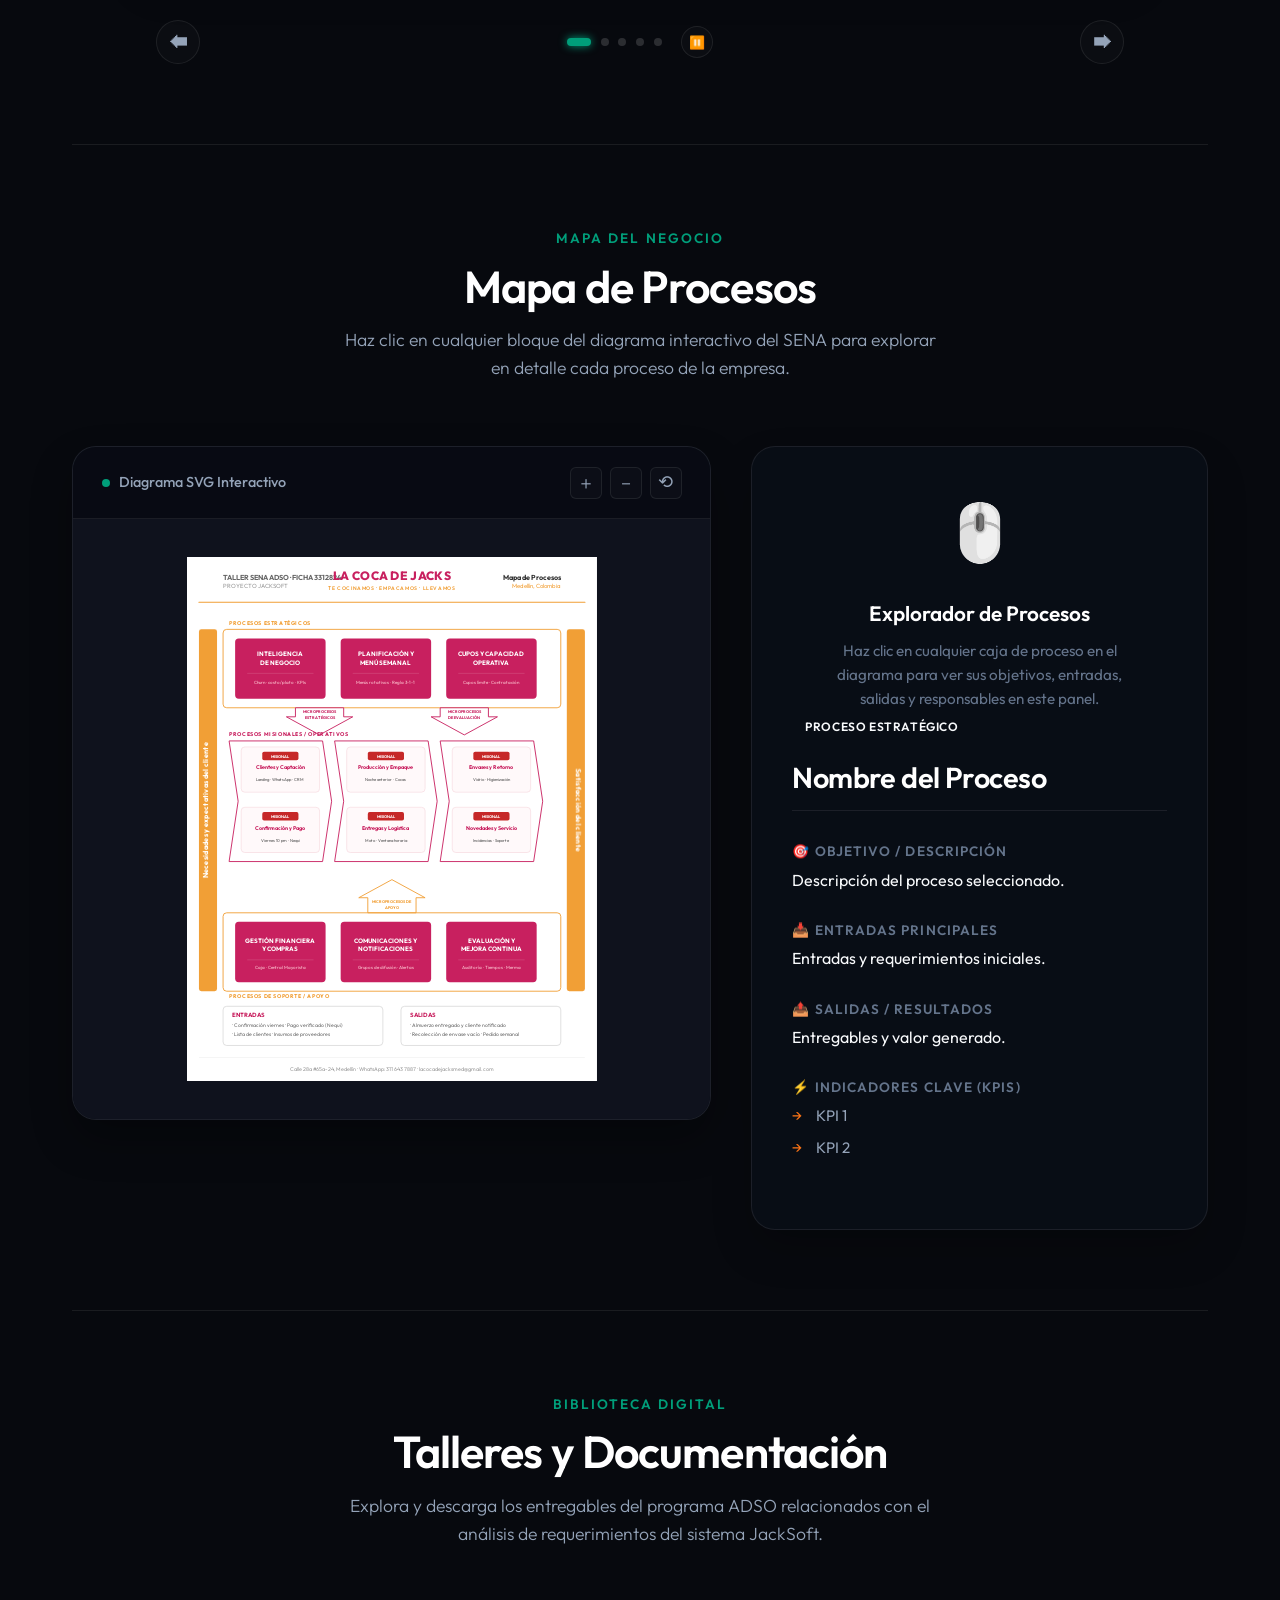
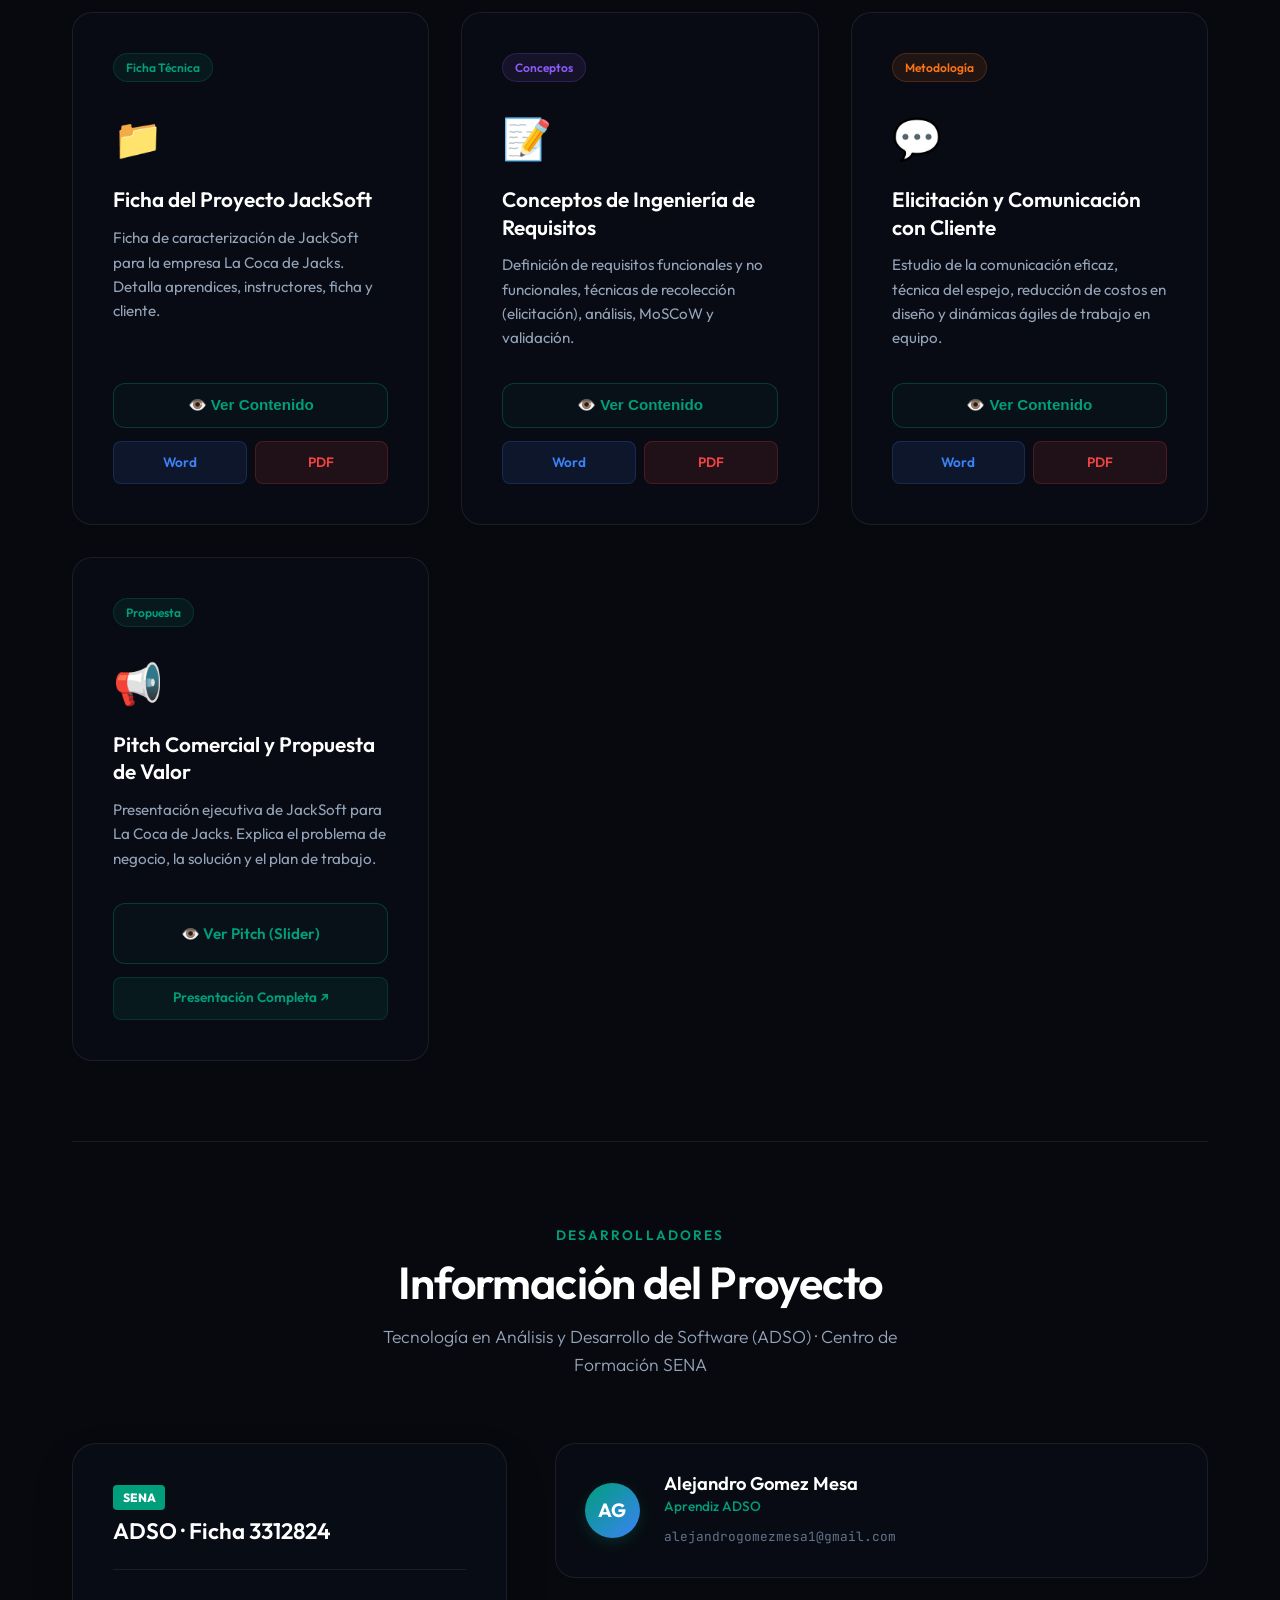
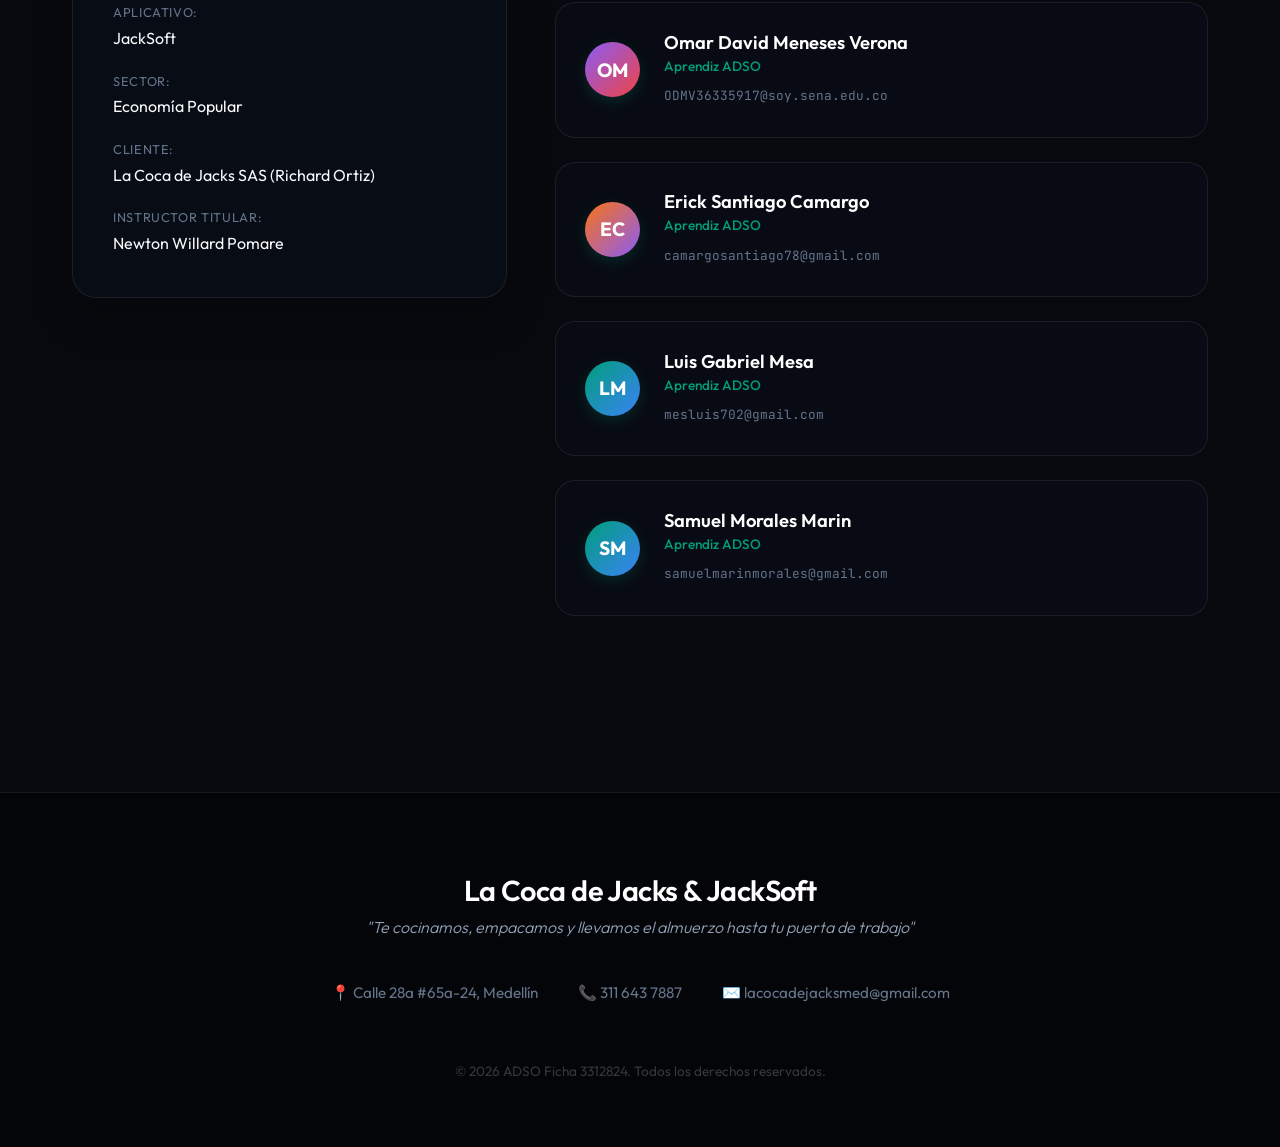
==== commit 872335b6: "Mapa de procesos cambio de diseño" ====
--- a/index.html
+++ b/index.html
@@ -229,171 +229,242 @@
                         <div class="svg-zoom-wrapper" id="svg-zoom-wrapper">
                             <!-- INLINE SVG: mapa_procesos_lacoca_v2.svg -->
                             <svg width="100%" viewBox="0 0 680 869.54" role="img" xmlns="http://www.w3.org/2000/svg" id="interactive-map">
-                            <title style="fill:rgb(0, 0, 0);stroke:none;color:rgb(255, 255, 255);stroke-width:1px;stroke-linecap:butt;stroke-linejoin:miter;opacity:1;font-family:&quot;Anthropic Sans&quot;, -apple-system, BlinkMacSystemFont, &quot;Segoe UI&quot;, sans-serif;font-size:16px;font-weight:400;text-anchor:start;dominant-baseline:auto">Mapa de procesos – La Coca de Jacks</title>
-                            <desc style="fill:rgb(0, 0, 0);stroke:none;color:rgb(255, 255, 255);stroke-width:1px;stroke-linecap:butt;stroke-linejoin:miter;opacity:1;font-family:&quot;Anthropic Sans&quot;, -apple-system, BlinkMacSystemFont, &quot;Segoe UI&quot;, sans-serif;font-size:16px;font-weight:400;text-anchor:start;dominant-baseline:auto">Mapa de procesos estilo SENA con tres niveles: procesos estratégicos, misionales y de soporte.</desc>
-                            <defs>
-                              <marker id="arrow" viewBox="0 0 10 10" refX="8" refY="5" markerWidth="6" markerHeight="6" orient="auto-start-reverse">
-                                <path d="M2 1L8 5L2 9" fill="none" stroke="context-stroke" stroke-width="1.5" stroke-linecap="round" stroke-linejoin="round"/>
-                              </marker>
-                            <mask id="imagine-text-gaps-8oeob2" maskUnits="userSpaceOnUse"><rect x="0" y="0" width="680" height="869.54" fill="white"/><rect x="245.3447723388672" y="23.249910354614258" width="190.8380584716797" height="21.50017547607422" fill="black" rx="2"/><rect x="117.70677185058594" y="42.49992370605469" width="444.6858825683594" height="20.25016212463379" fill="black" rx="2"/><rect x="81.10484313964844" y="86.24990844726562" width="518.7796630859375" height="21.50017547607422" fill="black" rx="2"/><rect x="28.749984741210938" y="138.4999237060547" width="169.73919677734375" height="19.000150680541992" fill="black" rx="2"/><rect x="45.71406936645508" y="165.24990844726562" width="162.31736755371094" height="21.50017547607422" fill="black" rx="2"/><rect x="91.16374206542969" y="184.4999237060547" width="72.17203521728516" height="20.25016212463379" fill="black" rx="2"/><rect x="274.8470153808594" y="165.24990844726562" width="130.53052520751953" height="21.50017547607422" fill="black" rx="2"/><rect x="269.3684387207031" y="184.4999237060547" width="140.73387145996094" height="20.25016212463379" fill="black" rx="2"/><rect x="489.9271545410156" y="165.24990844726562" width="126.36917877197266" height="21.50017547607422" fill="black" rx="2"/><rect x="486.2259216308594" y="184.4999237060547" width="133.2275390625" height="20.25016212463379" fill="black" rx="2"/><rect x="51.68092727661133" y="207.4998779296875" width="150.71743774414062" height="20.25016212463379" fill="black" rx="2"/><rect x="227.61997985839844" y="207.4998779296875" width="226.52688598632812" height="20.25016212463379" fill="black" rx="2"/><rect x="432.79766845703125" y="207.4998779296875" width="241.2130126953125" height="20.25016212463379" fill="black" rx="2"/><rect x="28.749984741210938" y="284.4999084472656" width="239.8187255859375" height="19.000150680541992" fill="black" rx="2"/><rect x="57.75520706176758" y="311.2499084472656" width="138.72723388671875" height="21.50017547607422" fill="black" rx="2"/><rect x="89.28872680664062" y="330.4999084472656" width="74.50032043457031" height="20.25016212463379" fill="black" rx="2"/><rect x="253.1866455078125" y="311.2499084472656" width="173.91123962402344" height="21.50017547607422" fill="black" rx="2"/><rect x="291.56591796875" y="330.4999084472656" width="96.34378051757812" height="20.25016212463379" fill="black" rx="2"/><rect x="472.2511901855469" y="311.2499084472656" width="161.78396606445312" height="21.50017547607422" fill="black" rx="2"/><rect x="516.7145385742188" y="330.4999084472656" width="73.11306762695312" height="20.25016212463379" fill="black" rx="2"/><rect x="22.237274169921875" y="353.4998474121094" width="210.86184692382812" height="20.25016212463379" fill="black" rx="2"/><rect x="231.37977600097656" y="353.4998474121094" width="216.7052459716797" height="20.25016212463379" fill="black" rx="2"/><rect x="434.83868408203125" y="353.4998474121094" width="237.74069213867188" height="19.000150680541992" fill="black" rx="2"/><rect x="54.63994216918945" y="397.2499084472656" width="144.9517364501953" height="21.50017547607422" fill="black" rx="2"/><rect x="69.12250518798828" y="416.4999084472656" width="115.83952331542969" height="20.25016212463379" fill="black" rx="2"/><rect x="269.9446105957031" y="397.2499084472656" width="140.3498077392578" height="21.50017547607422" fill="black" rx="2"/><rect x="296.81011962890625" y="416.4999084472656" width="86.43126678466797" height="20.25016212463379" fill="black" rx="2"/><rect x="473.7257995605469" y="397.2499084472656" width="158.7784881591797" height="21.50017547607422" fill="black" rx="2"/><rect x="494.38031005859375" y="416.4999084472656" width="117.7907943725586" height="20.25016212463379" fill="black" rx="2"/><rect x="19.346620559692383" y="439.4998474121094" width="215.6448974609375" height="20.25016212463379" fill="black" rx="2"/><rect x="227.32701110839844" y="439.4998474121094" width="226.2779083251953" height="20.25016212463379" fill="black" rx="2"/><rect x="436.8406677246094" y="439.4998474121094" width="231.39984130859375" height="20.25016212463379" fill="black" rx="2"/><rect x="28.749984741210938" y="570.4998779296875" width="206.45184326171875" height="19.000150680541992" fill="black" rx="2"/><rect x="60.50914001464844" y="599.2498779296875" width="132.72655487060547" height="21.50017547607422" fill="black" rx="2"/><rect x="92.68719482421875" y="618.4999389648438" width="68.71033096313477" height="20.25016212463379" fill="black" rx="2"/><rect x="243.25489807128906" y="599.2498779296875" width="193.7195587158203" height="21.50017547607422" fill="black" rx="2"/><rect x="290.14013671875" y="618.4999389648438" width="99.81214141845703" height="20.25016212463379" fill="black" rx="2"/><rect x="474.692626953125" y="599.2498779296875" width="156.90228271484375" height="21.50017547607422" fill="black" rx="2"/><rect x="497.8471374511719" y="618.4999389648438" width="109.9896240234375" height="20.25016212463379" fill="black" rx="2"/><rect x="-2.5383650064468384" y="643.4998779296875" width="261.12705993652344" height="20.25016212463379" fill="black" rx="2"/><rect x="205.80335998535156" y="643.4998779296875" width="268.4775390625" height="20.25016212463379" fill="black" rx="2"/><rect x="436.2449645996094" y="643.4998779296875" width="235.2598876953125" height="20.25016212463379" fill="black" rx="2"/><rect x="58.829227447509766" y="734.2498779296875" width="562.076416015625" height="21.50017547607422" fill="black" rx="2"/><rect x="139.01922607421875" y="782.2498779296875" width="69.43444442749023" height="21.50017547607422" fill="black" rx="2"/><rect x="41.684242248535156" y="796.4998168945312" width="263.14642333984375" height="20.25016212463379" fill="black" rx="2"/><rect x="43.36394500732422" y="812.4998779296875" width="260.6103973388672" height="20.25016212463379" fill="black" rx="2"/><rect x="478.1755065917969" y="782.2498779296875" width="57.871829986572266" height="21.50017547607422" fill="black" rx="2"/><rect x="391.5339660644531" y="796.4998168945312" width="231.439208984375" height="20.25016212463379" fill="black" rx="2"/><rect x="380.30340576171875" y="812.4998779296875" width="253.48704528808594" height="20.25016212463379" fill="black" rx="2"/><rect x="130.66587829589844" y="841.4998779296875" width="419.4744873046875" height="20.25016212463379" fill="black" rx="2"/></mask></defs>
-
-                            <!-- ===== ENCABEZADO ===== -->
-                            <rect x="20" y="12" width="640" height="54" rx="10" stroke-width="0.5" style="fill:rgb(8, 80, 65);stroke:rgb(93, 202, 165);color:rgb(255, 255, 255);stroke-width:0.5px;stroke-linecap:butt;stroke-linejoin:miter;opacity:1;font-family:&quot;Anthropic Sans&quot;, -apple-system, BlinkMacSystemFont, &quot;Segoe UI&quot;, sans-serif;font-size:16px;font-weight:400;text-anchor:start;dominant-baseline:auto"/>
-                            <text x="340" y="34" text-anchor="middle" dominant-baseline="central" font-size="15" style="fill:rgb(250, 249, 245);stroke:none;color:rgb(255, 255, 255);stroke-width:1px;stroke-linecap:butt;stroke-linejoin:miter;opacity:1;font-family:&quot;Anthropic Sans&quot;, -apple-system, BlinkMacSystemFont, &quot;Segoe UI&quot;, sans-serif;font-size:14px;font-weight:500;text-anchor:middle;dominant-baseline:central">La Coca de Jacks · Medellín</text>
-                            <text x="340" y="52" text-anchor="middle" dominant-baseline="central" style="fill:rgb(194, 192, 182);stroke:none;color:rgb(255, 255, 255);stroke-width:1px;stroke-linecap:butt;stroke-linejoin:miter;opacity:1;font-family:&quot;Anthropic Sans&quot;, -apple-system, BlinkMacSystemFont, &quot;Segoe UI&quot;, sans-serif;font-size:12px;font-weight:400;text-anchor:middle;dominant-baseline:central">"Te cocinamos, empacamos y llevamos el almuerzo hasta tu puerta de trabajo"</text>
-
-                            <!-- ===== CLIENTE: NECESIDADES Y SATISFACCIÓN ===== -->
-                            <rect x="20" y="78" width="640" height="38" rx="8" stroke-width="0.5" style="fill:rgb(60, 52, 137);stroke:rgb(175, 169, 236);color:rgb(255, 255, 255);stroke-width:0.5px;stroke-linecap:butt;stroke-linejoin:miter;opacity:1;font-family:&quot;Anthropic Sans&quot;, -apple-system, BlinkMacSystemFont, &quot;Segoe UI&quot;, sans-serif;font-size:16px;font-weight:400;text-anchor:start;dominant-baseline:auto"/>
-                            <text x="340" y="97" text-anchor="middle" dominant-baseline="central" style="fill:rgb(250, 249, 245);stroke:none;color:rgb(255, 255, 255);stroke-width:1px;stroke-linecap:butt;stroke-linejoin:miter;opacity:1;font-family:&quot;Anthropic Sans&quot;, -apple-system, BlinkMacSystemFont, &quot;Segoe UI&quot;, sans-serif;font-size:14px;font-weight:500;text-anchor:middle;dominant-baseline:central">Necesidades y expectativas del cliente · Almuerzo fresco y puntual en puerta</text>
-
-                            <!-- ===== FLECHA hacia procesos estratégicos ===== -->
-                            <line x1="340" y1="116" x2="340" y2="132" marker-end="url(#arrow)" style="fill:none;stroke:rgb(156, 154, 146);color:rgb(255, 255, 255);stroke-width:1.5px;stroke-linecap:butt;stroke-linejoin:miter;opacity:1;font-family:&quot;Anthropic Sans&quot;, -apple-system, BlinkMacSystemFont, &quot;Segoe UI&quot;, sans-serif;font-size:16px;font-weight:400;text-anchor:start;dominant-baseline:auto"/>
-
-                            <!-- ===== SECCIÓN: PROCESOS ESTRATÉGICOS ===== -->
-                            <rect x="20" y="132" width="640" height="130" rx="8" fill="none" stroke="rgba(222, 220, 209, 0.3)" stroke-width="1" stroke-dasharray="4 3" style="fill:none;stroke:rgba(222, 220, 209, 0.3);color:rgb(255, 255, 255);stroke-width:1px;stroke-dasharray:4px, 3px;stroke-linecap:butt;stroke-linejoin:miter;opacity:1;font-family:&quot;Anthropic Sans&quot;, -apple-system, BlinkMacSystemFont, &quot;Segoe UI&quot;, sans-serif;font-size:16px;font-weight:400;text-anchor:start;dominant-baseline:auto"/>
-                            <text x="34" y="148" dominant-baseline="central" font-weight="500" style="fill:rgb(194, 192, 182);stroke:none;color:rgb(255, 255, 255);stroke-width:1px;stroke-linecap:butt;stroke-linejoin:miter;opacity:1;font-family:&quot;Anthropic Sans&quot;, -apple-system, BlinkMacSystemFont, &quot;Segoe UI&quot;, sans-serif;font-size:12px;font-weight:500;text-anchor:start;dominant-baseline:central">PROCESOS ESTRATÉGICOS</text>
-
-                            <!-- Bloque 1: Gestión de inteligencia de negocio -->
-                            <g id="proc-inteligencia" class="clickable-process" data-process="inteligencia" style="fill:rgb(0, 0, 0);stroke:none;color:rgb(255, 255, 255);stroke-width:1px;stroke-linecap:butt;stroke-linejoin:miter;opacity:1;font-family:&quot;Anthropic Sans&quot;, -apple-system, BlinkMacSystemFont, &quot;Segoe UI&quot;, sans-serif;font-size:16px;font-weight:400;text-anchor:start;dominant-baseline:auto">
-                              <rect x="36" y="156" width="182" height="52" rx="6" stroke-width="0.5" style="fill:rgb(12, 68, 124);stroke:rgb(133, 183, 235);color:rgb(255, 255, 255);stroke-width:0.5px;stroke-linecap:butt;stroke-linejoin:miter;opacity:1;font-family:&quot;Anthropic Sans&quot;, -apple-system, BlinkMacSystemFont, &quot;Segoe UI&quot;, sans-serif;font-size:16px;font-weight:400;text-anchor:start;dominant-baseline:auto"/>
-                              <text x="127" y="176" text-anchor="middle" dominant-baseline="central" style="fill:rgb(181, 212, 244);stroke:none;color:rgb(255, 255, 255);stroke-width:1px;stroke-linecap:butt;stroke-linejoin:miter;opacity:1;font-family:&quot;Anthropic Sans&quot;, -apple-system, BlinkMacSystemFont, &quot;Segoe UI&quot;, sans-serif;font-size:14px;font-weight:500;text-anchor:middle;dominant-baseline:central">Gestión de inteligencia</text>
-                              <text x="127" y="194" text-anchor="middle" dominant-baseline="central" style="fill:rgb(133, 183, 235);stroke:none;color:rgb(255, 255, 255);stroke-width:1px;stroke-linecap:butt;stroke-linejoin:miter;opacity:1;font-family:&quot;Anthropic Sans&quot;, -apple-system, BlinkMacSystemFont, &quot;Segoe UI&quot;, sans-serif;font-size:12px;font-weight:400;text-anchor:middle;dominant-baseline:central">de negocio</text>
-                            </g>
-                            <!-- Bloque 2: Gestión de menús y planificación -->
-                            <g id="proc-menus" class="clickable-process" data-process="menus" style="fill:rgb(0, 0, 0);stroke:none;color:rgb(255, 255, 255);stroke-width:1px;stroke-linecap:butt;stroke-linejoin:miter;opacity:1;font-family:&quot;Anthropic Sans&quot;, -apple-system, BlinkMacSystemFont, &quot;Segoe UI&quot;, sans-serif;font-size:16px;font-weight:400;text-anchor:start;dominant-baseline:auto">
-                              <rect x="249" y="156" width="182" height="52" rx="6" stroke-width="0.5" style="fill:rgb(12, 68, 124);stroke:rgb(133, 183, 235);color:rgb(255, 255, 255);stroke-width:0.5px;stroke-linecap:butt;stroke-linejoin:miter;opacity:1;font-family:&quot;Anthropic Sans&quot;, -apple-system, BlinkMacSystemFont, &quot;Segoe UI&quot;, sans-serif;font-size:16px;font-weight:400;text-anchor:start;dominant-baseline:auto"/>
-                              <text x="340" y="176" text-anchor="middle" dominant-baseline="central" style="fill:rgb(181, 212, 244);stroke:none;color:rgb(255, 255, 255);stroke-width:1px;stroke-linecap:butt;stroke-linejoin:miter;opacity:1;font-family:&quot;Anthropic Sans&quot;, -apple-system, BlinkMacSystemFont, &quot;Segoe UI&quot;, sans-serif;font-size:14px;font-weight:500;text-anchor:middle;dominant-baseline:central">Gestión de menús</text>
-                              <text x="340" y="194" text-anchor="middle" dominant-baseline="central" style="fill:rgb(133, 183, 235);stroke:none;color:rgb(255, 255, 255);stroke-width:1px;stroke-linecap:butt;stroke-linejoin:miter;opacity:1;font-family:&quot;Anthropic Sans&quot;, -apple-system, BlinkMacSystemFont, &quot;Segoe UI&quot;, sans-serif;font-size:12px;font-weight:400;text-anchor:middle;dominant-baseline:central">y planificación semanal</text>
-                            </g>
-                            <!-- Bloque 3: Gestión de cupos y capacidad -->
-                            <g id="proc-cupos" class="clickable-process" data-process="cupos" style="fill:rgb(0, 0, 0);stroke:none;color:rgb(255, 255, 255);stroke-width:1px;stroke-linecap:butt;stroke-linejoin:miter;opacity:1;font-family:&quot;Anthropic Sans&quot;, -apple-system, BlinkMacSystemFont, &quot;Segoe UI&quot;, sans-serif;font-size:16px;font-weight:400;text-anchor:start;dominant-baseline:auto">
-                              <rect x="462" y="156" width="182" height="52" rx="6" stroke-width="0.5" style="fill:rgb(12, 68, 124);stroke:rgb(133, 183, 235);color:rgb(255, 255, 255);stroke-width:0.5px;stroke-linecap:butt;stroke-linejoin:miter;opacity:1;font-family:&quot;Anthropic Sans&quot;, -apple-system, BlinkMacSystemFont, &quot;Segoe UI&quot;, sans-serif;font-size:16px;font-weight:400;text-anchor:start;dominant-baseline:auto"/>
-                              <text x="553" y="176" text-anchor="middle" dominant-baseline="central" style="fill:rgb(181, 212, 244);stroke:none;color:rgb(255, 255, 255);stroke-width:1px;stroke-linecap:butt;stroke-linejoin:miter;opacity:1;font-family:&quot;Anthropic Sans&quot;, -apple-system, BlinkMacSystemFont, &quot;Segoe UI&quot;, sans-serif;font-size:14px;font-weight:500;text-anchor:middle;dominant-baseline:central">Gestión de cupos</text>
-                              <text x="553" y="194" text-anchor="middle" dominant-baseline="central" style="fill:rgb(133, 183, 235);stroke:none;color:rgb(255, 255, 255);stroke-width:1px;stroke-linecap:butt;stroke-linejoin:miter;opacity:1;font-family:&quot;Anthropic Sans&quot;, -apple-system, BlinkMacSystemFont, &quot;Segoe UI&quot;, sans-serif;font-size:12px;font-weight:400;text-anchor:middle;dominant-baseline:central">y capacidad operativa</text>
-                            </g>
-
-                            <!-- Sub-detalles estratégicos -->
-                            <text x="127" y="222" text-anchor="middle" style="fill:rgb(194, 192, 182);stroke:none;color:rgb(255, 255, 255);stroke-width:1px;stroke-linecap:butt;stroke-linejoin:miter;opacity:1;font-family:&quot;Anthropic Sans&quot;, -apple-system, BlinkMacSystemFont, &quot;Segoe UI&quot;, sans-serif;font-size:12px;font-weight:400;text-anchor:middle;dominant-baseline:auto">Churn · costo/plato · KPIs</text>
-                            <text x="340" y="222" text-anchor="middle" style="fill:rgb(194, 192, 182);stroke:none;color:rgb(255, 255, 255);stroke-width:1px;stroke-linecap:butt;stroke-linejoin:miter;opacity:1;font-family:&quot;Anthropic Sans&quot;, -apple-system, BlinkMacSystemFont, &quot;Segoe UI&quot;, sans-serif;font-size:12px;font-weight:400;text-anchor:middle;dominant-baseline:auto">Menús rotativos · 3 cerdo · 1 res · 1 pollo</text>
-                            <text x="553" y="222" text-anchor="middle" style="fill:rgb(194, 192, 182);stroke:none;color:rgb(255, 255, 255);stroke-width:1px;stroke-linecap:butt;stroke-linejoin:miter;opacity:1;font-family:&quot;Anthropic Sans&quot;, -apple-system, BlinkMacSystemFont, &quot;Segoe UI&quot;, sans-serif;font-size:12px;font-weight:400;text-anchor:middle;dominant-baseline:auto">Cupos límite · contratación Lun–Jue 8 pm</text>
-
-                            <!-- ===== FLECHA hacia procesos misionales ===== -->
-                            <line x1="340" y1="262" x2="340" y2="278" marker-end="url(#arrow)" style="fill:none;stroke:rgb(156, 154, 146);color:rgb(255, 255, 255);stroke-width:1.5px;stroke-linecap:butt;stroke-linejoin:miter;opacity:1;font-family:&quot;Anthropic Sans&quot;, -apple-system, BlinkMacSystemFont, &quot;Segoe UI&quot;, sans-serif;font-size:16px;font-weight:400;text-anchor:start;dominant-baseline:auto"/>
-
-                            <!-- ===== SECCIÓN: PROCESOS MISIONALES ===== -->
-                            <rect x="20" y="278" width="640" height="270" rx="8" fill="none" stroke="rgba(222, 220, 209, 0.3)" stroke-width="1" stroke-dasharray="4 3" style="fill:none;stroke:rgba(222, 220, 209, 0.3);color:rgb(255, 255, 255);stroke-width:1px;stroke-dasharray:4px, 3px;stroke-linecap:butt;stroke-linejoin:miter;opacity:1;font-family:&quot;Anthropic Sans&quot;, -apple-system, BlinkMacSystemFont, &quot;Segoe UI&quot;, sans-serif;font-size:16px;font-weight:400;text-anchor:start;dominant-baseline:auto"/>
-                            <text x="34" y="294" dominant-baseline="central" font-weight="500" style="fill:rgb(194, 192, 182);stroke:none;color:rgb(255, 255, 255);stroke-width:1px;stroke-linecap:butt;stroke-linejoin:miter;opacity:1;font-family:&quot;Anthropic Sans&quot;, -apple-system, BlinkMacSystemFont, &quot;Segoe UI&quot;, sans-serif;font-size:12px;font-weight:500;text-anchor:start;dominant-baseline:central">PROCESOS MISIONALES / OPERATIVOS</text>
-
-                            <!-- Fila 1 de misionales -->
-                            <!-- Bloque: Gestión de clientes -->
-                            <g id="proc-clientes" class="clickable-process" data-process="clientes" style="fill:rgb(0, 0, 0);stroke:none;color:rgb(255, 255, 255);stroke-width:1px;stroke-linecap:butt;stroke-linejoin:miter;opacity:1;font-family:&quot;Anthropic Sans&quot;, -apple-system, BlinkMacSystemFont, &quot;Segoe UI&quot;, sans-serif;font-size:16px;font-weight:400;text-anchor:start;dominant-baseline:auto">
-                              <rect x="36" y="302" width="182" height="52" rx="6" stroke-width="0.5" style="fill:rgb(113, 43, 19);stroke:rgb(240, 153, 123);color:rgb(255, 255, 255);stroke-width:0.5px;stroke-linecap:butt;stroke-linejoin:miter;opacity:1;font-family:&quot;Anthropic Sans&quot;, -apple-system, BlinkMacSystemFont, &quot;Segoe UI&quot;, sans-serif;font-size:16px;font-weight:400;text-anchor:start;dominant-baseline:auto"/>
-                              <text x="127" y="322" text-anchor="middle" dominant-baseline="central" style="fill:rgb(245, 196, 179);stroke:none;color:rgb(255, 255, 255);stroke-width:1px;stroke-linecap:butt;stroke-linejoin:miter;opacity:1;font-family:&quot;Anthropic Sans&quot;, -apple-system, BlinkMacSystemFont, &quot;Segoe UI&quot;, sans-serif;font-size:14px;font-weight:500;text-anchor:middle;dominant-baseline:central">Gestión de clientes</text>
-                              <text x="127" y="340" text-anchor="middle" dominant-baseline="central" style="fill:rgb(240, 153, 123);stroke:none;color:rgb(255, 255, 255);stroke-width:1px;stroke-linecap:butt;stroke-linejoin:miter;opacity:1;font-family:&quot;Anthropic Sans&quot;, -apple-system, BlinkMacSystemFont, &quot;Segoe UI&quot;, sans-serif;font-size:12px;font-weight:400;text-anchor:middle;dominant-baseline:central">y captación</text>
-                            </g>
-                            <!-- Bloque: Gestión de confirmación y pago -->
-                            <g id="proc-confirmacion" class="clickable-process" data-process="confirmacion" style="fill:rgb(0, 0, 0);stroke:none;color:rgb(255, 255, 255);stroke-width:1px;stroke-linecap:butt;stroke-linejoin:miter;opacity:1;font-family:&quot;Anthropic Sans&quot;, -apple-system, BlinkMacSystemFont, &quot;Segoe UI&quot;, sans-serif;font-size:16px;font-weight:400;text-anchor:start;dominant-baseline:auto">
-                              <rect x="249" y="302" width="182" height="52" rx="6" stroke-width="0.5" style="fill:rgb(113, 43, 19);stroke:rgb(240, 153, 123);color:rgb(255, 255, 255);stroke-width:0.5px;stroke-linecap:butt;stroke-linejoin:miter;opacity:1;font-family:&quot;Anthropic Sans&quot;, -apple-system, BlinkMacSystemFont, &quot;Segoe UI&quot;, sans-serif;font-size:16px;font-weight:400;text-anchor:start;dominant-baseline:auto"/>
-                              <text x="340" y="322" text-anchor="middle" dominant-baseline="central" style="fill:rgb(245, 196, 179);stroke:none;color:rgb(255, 255, 255);stroke-width:1px;stroke-linecap:butt;stroke-linejoin:miter;opacity:1;font-family:&quot;Anthropic Sans&quot;, -apple-system, BlinkMacSystemFont, &quot;Segoe UI&quot;, sans-serif;font-size:14px;font-weight:500;text-anchor:middle;dominant-baseline:central">Gestión de confirmación</text>
-                              <text x="340" y="340" text-anchor="middle" dominant-baseline="central" style="fill:rgb(240, 153, 123);stroke:none;color:rgb(255, 255, 255);stroke-width:1px;stroke-linecap:butt;stroke-linejoin:miter;opacity:1;font-family:&quot;Anthropic Sans&quot;, -apple-system, BlinkMacSystemFont, &quot;Segoe UI&quot;, sans-serif;font-size:12px;font-weight:400;text-anchor:middle;dominant-baseline:central">y pago semanal</text>
-                            </g>
-                            <!-- Bloque: Gestión de producción y empaque -->
-                            <g id="proc-produccion" class="clickable-process" data-process="produccion" style="fill:rgb(0, 0, 0);stroke:none;color:rgb(255, 255, 255);stroke-width:1px;stroke-linecap:butt;stroke-linejoin:miter;opacity:1;font-family:&quot;Anthropic Sans&quot;, -apple-system, BlinkMacSystemFont, &quot;Segoe UI&quot;, sans-serif;font-size:16px;font-weight:400;text-anchor:start;dominant-baseline:auto">
-                              <rect x="462" y="302" width="182" height="52" rx="6" stroke-width="0.5" style="fill:rgb(113, 43, 19);stroke:rgb(240, 153, 123);color:rgb(255, 255, 255);stroke-width:0.5px;stroke-linecap:butt;stroke-linejoin:miter;opacity:1;font-family:&quot;Anthropic Sans&quot;, -apple-system, BlinkMacSystemFont, &quot;Segoe UI&quot;, sans-serif;font-size:16px;font-weight:400;text-anchor:start;dominant-baseline:auto"/>
-                              <text x="553" y="322" text-anchor="middle" dominant-baseline="central" style="fill:rgb(245, 196, 179);stroke:none;color:rgb(255, 255, 255);stroke-width:1px;stroke-linecap:butt;stroke-linejoin:miter;opacity:1;font-family:&quot;Anthropic Sans&quot;, -apple-system, BlinkMacSystemFont, &quot;Segoe UI&quot;, sans-serif;font-size:14px;font-weight:500;text-anchor:middle;dominant-baseline:central">Gestión de producción</text>
-                              <text x="553" y="340" text-anchor="middle" dominant-baseline="central" style="fill:rgb(240, 153, 123);stroke:none;color:rgb(255, 255, 255);stroke-width:1px;stroke-linecap:butt;stroke-linejoin:miter;opacity:1;font-family:&quot;Anthropic Sans&quot;, -apple-system, BlinkMacSystemFont, &quot;Segoe UI&quot;, sans-serif;font-size:12px;font-weight:400;text-anchor:middle;dominant-baseline:central">y empaque</text>
-                            </g>
-
-                            <!-- Detalles fila 1 -->
-                            <text x="127" y="368" text-anchor="middle" style="fill:rgb(194, 192, 182);stroke:none;color:rgb(255, 255, 255);stroke-width:1px;stroke-linecap:butt;stroke-linejoin:miter;opacity:1;font-family:&quot;Anthropic Sans&quot;, -apple-system, BlinkMacSystemFont, &quot;Segoe UI&quot;, sans-serif;font-size:12px;font-weight:400;text-anchor:middle;dominant-baseline:auto">Landing · WhatsApp · CRM · alergias</text>
-                            <text x="340" y="368" text-anchor="middle" style="fill:rgb(194, 192, 182);stroke:none;color:rgb(255, 255, 255);stroke-width:1px;stroke-linecap:butt;stroke-linejoin:miter;opacity:1;font-family:&quot;Anthropic Sans&quot;, -apple-system, BlinkMacSystemFont, &quot;Segoe UI&quot;, sans-serif;font-size:12px;font-weight:400;text-anchor:middle;dominant-baseline:auto">Viernes 10 pm · MercadoPago / Nequi</text>
-                            <text x="553" y="368" text-anchor="middle" style="fill:rgb(194, 192, 182);stroke:none;color:rgb(255, 255, 255);stroke-width:1px;stroke-linecap:butt;stroke-linejoin:miter;opacity:1;font-family:&quot;Anthropic Sans&quot;, -apple-system, BlinkMacSystemFont, &quot;Segoe UI&quot;, sans-serif;font-size:12px;font-weight:400;text-anchor:middle;dominant-baseline:auto">Noche anterior · cocas listas al amanecer</text>
-
-                            <!-- Flechas entre misionales fila 1 -->
-                            <line x1="218" y1="328" x2="247" y2="328" marker-end="url(#arrow)" style="fill:none;stroke:rgb(156, 154, 146);color:rgb(255, 255, 255);stroke-width:1.5px;stroke-linecap:butt;stroke-linejoin:miter;opacity:1;font-family:&quot;Anthropic Sans&quot;, -apple-system, BlinkMacSystemFont, &quot;Segoe UI&quot;, sans-serif;font-size:16px;font-weight:400;text-anchor:start;dominant-baseline:auto"/>
-                            <line x1="431" y1="328" x2="460" y2="328" marker-end="url(#arrow)" style="fill:none;stroke:rgb(156, 154, 146);color:rgb(255, 255, 255);stroke-width:1.5px;stroke-linecap:butt;stroke-linejoin:miter;opacity:1;font-family:&quot;Anthropic Sans&quot;, -apple-system, BlinkMacSystemFont, &quot;Segoe UI&quot;, sans-serif;font-size:16px;font-weight:400;text-anchor:start;dominant-baseline:auto"/>
-
-                            <!-- Fila 2 de misionales -->
-                            <!-- Bloque: Gestión de entregas y logística -->
-                            <g id="proc-entregas" class="clickable-process" data-process="entregas" style="fill:rgb(0, 0, 0);stroke:none;color:rgb(255, 255, 255);stroke-width:1px;stroke-linecap:butt;stroke-linejoin:miter;opacity:1;font-family:&quot;Anthropic Sans&quot;, -apple-system, BlinkMacSystemFont, &quot;Segoe UI&quot;, sans-serif;font-size:16px;font-weight:400;text-anchor:start;dominant-baseline:auto">
-                              <rect x="36" y="388" width="182" height="52" rx="6" stroke-width="0.5" style="fill:rgb(113, 43, 19);stroke:rgb(240, 153, 123);color:rgb(255, 255, 255);stroke-width:0.5px;stroke-linecap:butt;stroke-linejoin:miter;opacity:1;font-family:&quot;Anthropic Sans&quot;, -apple-system, BlinkMacSystemFont, &quot;Segoe UI&quot;, sans-serif;font-size:16px;font-weight:400;text-anchor:start;dominant-baseline:auto"/>
-                              <text x="127" y="408" text-anchor="middle" dominant-baseline="central" style="fill:rgb(245, 196, 179);stroke:none;color:rgb(255, 255, 255);stroke-width:1px;stroke-linecap:butt;stroke-linejoin:miter;opacity:1;font-family:&quot;Anthropic Sans&quot;, -apple-system, BlinkMacSystemFont, &quot;Segoe UI&quot;, sans-serif;font-size:14px;font-weight:500;text-anchor:middle;dominant-baseline:central">Gestión de entregas</text>
-                              <text x="127" y="426" text-anchor="middle" dominant-baseline="central" style="fill:rgb(240, 153, 123);stroke:none;color:rgb(255, 255, 255);stroke-width:1px;stroke-linecap:butt;stroke-linejoin:miter;opacity:1;font-family:&quot;Anthropic Sans&quot;, -apple-system, BlinkMacSystemFont, &quot;Segoe UI&quot;, sans-serif;font-size:12px;font-weight:400;text-anchor:middle;dominant-baseline:central">y logística de rutas</text>
-                            </g>
-                            <!-- Bloque: Gestión de envases y trazabilidad -->
-                            <g id="proc-envases" class="clickable-process" data-process="envases" style="fill:rgb(0, 0, 0);stroke:none;color:rgb(255, 255, 255);stroke-width:1px;stroke-linecap:butt;stroke-linejoin:miter;opacity:1;font-family:&quot;Anthropic Sans&quot;, -apple-system, BlinkMacSystemFont, &quot;Segoe UI&quot;, sans-serif;font-size:16px;font-weight:400;text-anchor:start;dominant-baseline:auto">
-                              <rect x="249" y="388" width="182" height="52" rx="6" stroke-width="0.5" style="fill:rgb(113, 43, 19);stroke:rgb(240, 153, 123);color:rgb(255, 255, 255);stroke-width:0.5px;stroke-linecap:butt;stroke-linejoin:miter;opacity:1;font-family:&quot;Anthropic Sans&quot;, -apple-system, BlinkMacSystemFont, &quot;Segoe UI&quot;, sans-serif;font-size:16px;font-weight:400;text-anchor:start;dominant-baseline:auto"/>
-                              <text x="340" y="408" text-anchor="middle" dominant-baseline="central" style="fill:rgb(245, 196, 179);stroke:none;color:rgb(255, 255, 255);stroke-width:1px;stroke-linecap:butt;stroke-linejoin:miter;opacity:1;font-family:&quot;Anthropic Sans&quot;, -apple-system, BlinkMacSystemFont, &quot;Segoe UI&quot;, sans-serif;font-size:14px;font-weight:500;text-anchor:middle;dominant-baseline:central">Gestión de envases</text>
-                              <text x="340" y="426" text-anchor="middle" dominant-baseline="central" style="fill:rgb(240, 153, 123);stroke:none;color:rgb(255, 255, 255);stroke-width:1px;stroke-linecap:butt;stroke-linejoin:miter;opacity:1;font-family:&quot;Anthropic Sans&quot;, -apple-system, BlinkMacSystemFont, &quot;Segoe UI&quot;, sans-serif;font-size:12px;font-weight:400;text-anchor:middle;dominant-baseline:central">y trazabilidad</text>
-                            </g>
-                            <!-- Bloque: Gestión de novedades y servicio -->
-                            <g id="proc-novedades" class="clickable-process" data-process="novedades" style="fill:rgb(0, 0, 0);stroke:none;color:rgb(255, 255, 255);stroke-width:1px;stroke-linecap:butt;stroke-linejoin:miter;opacity:1;font-family:&quot;Anthropic Sans&quot;, -apple-system, BlinkMacSystemFont, &quot;Segoe UI&quot;, sans-serif;font-size:16px;font-weight:400;text-anchor:start;dominant-baseline:auto">
-                              <rect x="462" y="388" width="182" height="52" rx="6" stroke-width="0.5" style="fill:rgb(113, 43, 19);stroke:rgb(240, 153, 123);color:rgb(255, 255, 255);stroke-width:0.5px;stroke-linecap:butt;stroke-linejoin:miter;opacity:1;font-family:&quot;Anthropic Sans&quot;, -apple-system, BlinkMacSystemFont, &quot;Segoe UI&quot;, sans-serif;font-size:16px;font-weight:400;text-anchor:start;dominant-baseline:auto"/>
-                              <text x="553" y="408" text-anchor="middle" dominant-baseline="central" style="fill:rgb(245, 196, 179);stroke:none;color:rgb(255, 255, 255);stroke-width:1px;stroke-linecap:butt;stroke-linejoin:miter;opacity:1;font-family:&quot;Anthropic Sans&quot;, -apple-system, BlinkMacSystemFont, &quot;Segoe UI&quot;, sans-serif;font-size:14px;font-weight:500;text-anchor:middle;dominant-baseline:central">Gestión de novedades</text>
-                              <text x="553" y="426" text-anchor="middle" dominant-baseline="central" style="fill:rgb(240, 153, 123);stroke:none;color:rgb(255, 255, 255);stroke-width:1px;stroke-linecap:butt;stroke-linejoin:miter;opacity:1;font-family:&quot;Anthropic Sans&quot;, -apple-system, BlinkMacSystemFont, &quot;Segoe UI&quot;, sans-serif;font-size:12px;font-weight:400;text-anchor:middle;dominant-baseline:central">y servicio al cliente</text>
-                            </g>
-
-                            <!-- Detalles fila 2 -->
-                            <text x="127" y="454" text-anchor="middle" style="fill:rgb(194, 192, 182);stroke:none;color:rgb(255, 255, 255);stroke-width:1px;stroke-linecap:butt;stroke-linejoin:miter;opacity:1;font-family:&quot;Anthropic Sans&quot;, -apple-system, BlinkMacSystemFont, &quot;Segoe UI&quot;, sans-serif;font-size:12px;font-weight:400;text-anchor:middle;dominant-baseline:auto">Moto · aviso 5 min · espera máx. 5 min</text>
-                            <text x="340" y="454" text-anchor="middle" style="fill:rgb(194, 192, 182);stroke:none;color:rgb(255, 255, 255);stroke-width:1px;stroke-linecap:butt;stroke-linejoin:miter;opacity:1;font-family:&quot;Anthropic Sans&quot;, -apple-system, BlinkMacSystemFont, &quot;Segoe UI&quot;, sans-serif;font-size:12px;font-weight:400;text-anchor:middle;dominant-baseline:auto">Recepción coca vacía · control limpieza</text>
-                            <text x="553" y="454" text-anchor="middle" style="fill:rgb(194, 192, 182);stroke:none;color:rgb(255, 255, 255);stroke-width:1px;stroke-linecap:butt;stroke-linejoin:miter;opacity:1;font-family:&quot;Anthropic Sans&quot;, -apple-system, BlinkMacSystemFont, &quot;Segoe UI&quot;, sans-serif;font-size:12px;font-weight:400;text-anchor:middle;dominant-baseline:auto">Suspensiones · incidencias · calificación</text>
-
-                            <!-- Flecha producción → entrega -->
-                            <line x1="553" y1="354" x2="553" y2="374" stroke="rgba(222, 220, 209, 0.3)" stroke-width="1" marker-end="url(#arrow)" mask="url(#imagine-text-gaps-8oeob2)" style="fill:none;stroke:rgba(222, 220, 209, 0.3);color:rgb(255, 255, 255);stroke-width:1px;stroke-linecap:butt;stroke-linejoin:miter;opacity:1;font-family:&quot;Anthropic Sans&quot;, -apple-system, BlinkMacSystemFont, &quot;Segoe UI&quot;, sans-serif;font-size:16px;font-weight:400;text-anchor:start;dominant-baseline:auto"/>
-                            <line x1="553" y1="374" x2="127" y2="374" stroke="rgba(222, 220, 209, 0.3)" stroke-width="1" style="fill:none;stroke:rgba(222, 220, 209, 0.3);color:rgb(255, 255, 255);stroke-width:1px;stroke-linecap:butt;stroke-linejoin:miter;opacity:1;font-family:&quot;Anthropic Sans&quot;, -apple-system, BlinkMacSystemFont, &quot;Segoe UI&quot;, sans-serif;font-size:16px;font-weight:400;text-anchor:start;dominant-baseline:auto"/>
-                            <line x1="127" y1="374" x2="127" y2="386" marker-end="url(#arrow)" style="fill:none;stroke:rgb(156, 154, 146);color:rgb(255, 255, 255);stroke-width:1.5px;stroke-linecap:butt;stroke-linejoin:miter;opacity:1;font-family:&quot;Anthropic Sans&quot;, -apple-system, BlinkMacSystemFont, &quot;Segoe UI&quot;, sans-serif;font-size:16px;font-weight:400;text-anchor:start;dominant-baseline:auto"/>
-
-                            <!-- ===== FLECHA hacia procesos de soporte ===== -->
-                            <line x1="340" y1="548" x2="340" y2="564" marker-end="url(#arrow)" style="fill:none;stroke:rgb(156, 154, 146);color:rgb(255, 255, 255);stroke-width:1.5px;stroke-linecap:butt;stroke-linejoin:miter;opacity:1;font-family:&quot;Anthropic Sans&quot;, -apple-system, BlinkMacSystemFont, &quot;Segoe UI&quot;, sans-serif;font-size:16px;font-weight:400;text-anchor:start;dominant-baseline:auto"/>
-
-                            <!-- ===== SECCIÓN: PROCESOS DE SOPORTE ===== -->
-                            <rect x="20" y="564" width="640" height="146" rx="8" fill="none" stroke="rgba(222, 220, 209, 0.3)" stroke-width="1" stroke-dasharray="4 3" style="fill:none;stroke:rgba(222, 220, 209, 0.3);color:rgb(255, 255, 255);stroke-width:1px;stroke-dasharray:4px, 3px;stroke-linecap:butt;stroke-linejoin:miter;opacity:1;font-family:&quot;Anthropic Sans&quot;, -apple-system, BlinkMacSystemFont, &quot;Segoe UI&quot;, sans-serif;font-size:16px;font-weight:400;text-anchor:start;dominant-baseline:auto"/>
-                            <text x="34" y="580" dominant-baseline="central" font-weight="500" style="fill:rgb(194, 192, 182);stroke:none;color:rgb(255, 255, 255);stroke-width:1px;stroke-linecap:butt;stroke-linejoin:miter;opacity:1;font-family:&quot;Anthropic Sans&quot;, -apple-system, BlinkMacSystemFont, &quot;Segoe UI&quot;, sans-serif;font-size:12px;font-weight:500;text-anchor:start;dominant-baseline:central">PROCESOS DE SOPORTE / APOYO</text>
-
-                            <!-- Bloque: Gestión financiera y compras -->
-                            <g id="proc-financiera" class="clickable-process" data-process="financiera" style="fill:rgb(0, 0, 0);stroke:none;color:rgb(255, 255, 255);stroke-width:1px;stroke-linecap:butt;stroke-linejoin:miter;opacity:1;font-family:&quot;Anthropic Sans&quot;, -apple-system, BlinkMacSystemFont, &quot;Segoe UI&quot;, sans-serif;font-size:16px;font-weight:400;text-anchor:start;dominant-baseline:auto">
-                              <rect x="36" y="590" width="182" height="52" rx="6" stroke-width="0.5" style="fill:rgb(99, 56, 6);stroke:rgb(239, 159, 39);color:rgb(255, 255, 255);stroke-width:0.5px;stroke-linecap:butt;stroke-linejoin:miter;opacity:1;font-family:&quot;Anthropic Sans&quot;, -apple-system, BlinkMacSystemFont, &quot;Segoe UI&quot;, sans-serif;font-size:16px;font-weight:400;text-anchor:start;dominant-baseline:auto"/>
-                              <text x="127" y="610" text-anchor="middle" dominant-baseline="central" style="fill:rgb(250, 199, 117);stroke:none;color:rgb(255, 255, 255);stroke-width:1px;stroke-linecap:butt;stroke-linejoin:miter;opacity:1;font-family:&quot;Anthropic Sans&quot;, -apple-system, BlinkMacSystemFont, &quot;Segoe UI&quot;, sans-serif;font-size:14px;font-weight:500;text-anchor:middle;dominant-baseline:central">Gestión financiera</text>
-                              <text x="127" y="628" text-anchor="middle" dominant-baseline="central" style="fill:rgb(239, 159, 39);stroke:none;color:rgb(255, 255, 255);stroke-width:1px;stroke-linecap:butt;stroke-linejoin:miter;opacity:1;font-family:&quot;Anthropic Sans&quot;, -apple-system, BlinkMacSystemFont, &quot;Segoe UI&quot;, sans-serif;font-size:12px;font-weight:400;text-anchor:middle;dominant-baseline:central">y compras</text>
-                            </g>
-                            <!-- Bloque: Gestión de comunicaciones -->
-                            <g id="proc-comunicaciones" class="clickable-process" data-process="comunicaciones" style="fill:rgb(0, 0, 0);stroke:none;color:rgb(255, 255, 255);stroke-width:1px;stroke-linecap:butt;stroke-linejoin:miter;opacity:1;font-family:&quot;Anthropic Sans&quot;, -apple-system, BlinkMacSystemFont, &quot;Segoe UI&quot;, sans-serif;font-size:16px;font-weight:400;text-anchor:start;dominant-baseline:auto">
-                              <rect x="249" y="590" width="182" height="52" rx="6" stroke-width="0.5" style="fill:rgb(99, 56, 6);stroke:rgb(239, 159, 39);color:rgb(255, 255, 255);stroke-width:0.5px;stroke-linecap:butt;stroke-linejoin:miter;opacity:1;font-family:&quot;Anthropic Sans&quot;, -apple-system, BlinkMacSystemFont, &quot;Segoe UI&quot;, sans-serif;font-size:16px;font-weight:400;text-anchor:start;dominant-baseline:auto"/>
-                              <text x="340" y="610" text-anchor="middle" dominant-baseline="central" style="fill:rgb(250, 199, 117);stroke:none;color:rgb(255, 255, 255);stroke-width:1px;stroke-linecap:butt;stroke-linejoin:miter;opacity:1;font-family:&quot;Anthropic Sans&quot;, -apple-system, BlinkMacSystemFont, &quot;Segoe UI&quot;, sans-serif;font-size:14px;font-weight:500;text-anchor:middle;dominant-baseline:central">Gestión de comunicaciones</text>
-                              <text x="340" y="628" text-anchor="middle" dominant-baseline="central" style="fill:rgb(239, 159, 39);stroke:none;color:rgb(255, 255, 255);stroke-width:1px;stroke-linecap:butt;stroke-linejoin:miter;opacity:1;font-family:&quot;Anthropic Sans&quot;, -apple-system, BlinkMacSystemFont, &quot;Segoe UI&quot;, sans-serif;font-size:12px;font-weight:400;text-anchor:middle;dominant-baseline:central">y notificaciones</text>
-                            </g>
-                            <!-- Bloque: Gestión de evaluación y mejora -->
-                            <g id="proc-evaluacion" class="clickable-process" data-process="evaluacion" style="fill:rgb(0, 0, 0);stroke:none;color:rgb(255, 255, 255);stroke-width:1px;stroke-linecap:butt;stroke-linejoin:miter;opacity:1;font-family:&quot;Anthropic Sans&quot;, -apple-system, BlinkMacSystemFont, &quot;Segoe UI&quot;, sans-serif;font-size:16px;font-weight:400;text-anchor:start;dominant-baseline:auto">
-                              <rect x="462" y="590" width="182" height="52" rx="6" stroke-width="0.5" style="fill:rgb(99, 56, 6);stroke:rgb(239, 159, 39);color:rgb(255, 255, 255);stroke-width:0.5px;stroke-linecap:butt;stroke-linejoin:miter;opacity:1;font-family:&quot;Anthropic Sans&quot;, -apple-system, BlinkMacSystemFont, &quot;Segoe UI&quot;, sans-serif;font-size:16px;font-weight:400;text-anchor:start;dominant-baseline:auto"/>
-                              <text x="553" y="610" text-anchor="middle" dominant-baseline="central" style="fill:rgb(250, 199, 117);stroke:none;color:rgb(255, 255, 255);stroke-width:1px;stroke-linecap:butt;stroke-linejoin:miter;opacity:1;font-family:&quot;Anthropic Sans&quot;, -apple-system, BlinkMacSystemFont, &quot;Segoe UI&quot;, sans-serif;font-size:14px;font-weight:500;text-anchor:middle;dominant-baseline:central">Gestión de evaluación</text>
-                              <text x="553" y="628" text-anchor="middle" dominant-baseline="central" style="fill:rgb(239, 159, 39);stroke:none;color:rgb(255, 255, 255);stroke-width:1px;stroke-linecap:butt;stroke-linejoin:miter;opacity:1;font-family:&quot;Anthropic Sans&quot;, -apple-system, BlinkMacSystemFont, &quot;Segoe UI&quot;, sans-serif;font-size:12px;font-weight:400;text-anchor:middle;dominant-baseline:central">y mejora continua</text>
-                            </g>
-
-                            <!-- Detalles soporte -->
-                            <text x="127" y="658" text-anchor="middle" style="fill:rgb(194, 192, 182);stroke:none;color:rgb(255, 255, 255);stroke-width:1px;stroke-linecap:butt;stroke-linejoin:miter;opacity:1;font-family:&quot;Anthropic Sans&quot;, -apple-system, BlinkMacSystemFont, &quot;Segoe UI&quot;, sans-serif;font-size:12px;font-weight:400;text-anchor:middle;dominant-baseline:auto">Planes sem/quin/mens · pedido sábado 10 am</text>
-                            <text x="340" y="658" text-anchor="middle" style="fill:rgb(194, 192, 182);stroke:none;color:rgb(255, 255, 255);stroke-width:1px;stroke-linecap:butt;stroke-linejoin:miter;opacity:1;font-family:&quot;Anthropic Sans&quot;, -apple-system, BlinkMacSystemFont, &quot;Segoe UI&quot;, sans-serif;font-size:12px;font-weight:400;text-anchor:middle;dominant-baseline:auto">Grupo difusión · menú semanal · recordatorios</text>
-                            <text x="553" y="658" text-anchor="middle" style="fill:rgb(194, 192, 182);stroke:none;color:rgb(255, 255, 255);stroke-width:1px;stroke-linecap:butt;stroke-linejoin:miter;opacity:1;font-family:&quot;Anthropic Sans&quot;, -apple-system, BlinkMacSystemFont, &quot;Segoe UI&quot;, sans-serif;font-size:12px;font-weight:400;text-anchor:middle;dominant-baseline:auto">KPIs: retención · envases · tiempo · costo</text>
-
-                            <!-- ===== FLECHA salida hacia satisfacción cliente ===== -->
-                            <line x1="340" y1="710" x2="340" y2="726" marker-end="url(#arrow)" style="fill:none;stroke:rgb(156, 154, 146);color:rgb(255, 255, 255);stroke-width:1.5px;stroke-linecap:butt;stroke-linejoin:miter;opacity:1;font-family:&quot;Anthropic Sans&quot;, -apple-system, BlinkMacSystemFont, &quot;Segoe UI&quot;, sans-serif;font-size:16px;font-weight:400;text-anchor:start;dominant-baseline:auto"/>
-
-                            <!-- ===== CLIENTE: SATISFACCIÓN ===== -->
-                            <rect x="20" y="726" width="640" height="38" rx="8" stroke-width="0.5" style="fill:rgb(60, 52, 137);stroke:rgb(175, 169, 236);color:rgb(255, 255, 255);stroke-width:0.5px;stroke-linecap:butt;stroke-linejoin:miter;opacity:1;font-family:&quot;Anthropic Sans&quot;, -apple-system, BlinkMacSystemFont, &quot;Segoe UI&quot;, sans-serif;font-size:16px;font-weight:400;text-anchor:start;dominant-baseline:auto"/>
-                            <text x="340" y="745" text-anchor="middle" dominant-baseline="central" style="fill:rgb(250, 249, 245);stroke:none;color:rgb(255, 255, 255);stroke-width:1px;stroke-linecap:butt;stroke-linejoin:miter;opacity:1;font-family:&quot;Anthropic Sans&quot;, -apple-system, BlinkMacSystemFont, &quot;Segoe UI&quot;, sans-serif;font-size:14px;font-weight:500;text-anchor:middle;dominant-baseline:central">Satisfacción del cliente · Almuerzo entregado · Pago registrado · Coca vacía recogida</text>
-
-                            <!-- ===== ENTRADAS Y SALIDAS ===== -->
-                            <rect x="20" y="776" width="306" height="68" rx="8" stroke-width="0.5" style="fill:rgb(68, 68, 65);stroke:rgb(180, 178, 169);color:rgb(255, 255, 255);stroke-width:0.5px;stroke-linecap:butt;stroke-linejoin:miter;opacity:1;font-family:&quot;Anthropic Sans&quot;, -apple-system, BlinkMacSystemFont, &quot;Segoe UI&quot;, sans-serif;font-size:16px;font-weight:400;text-anchor:start;dominant-baseline:auto"/>
-                            <text x="173" y="793" text-anchor="middle" dominant-baseline="central" style="fill:rgb(250, 249, 245);stroke:none;color:rgb(255, 255, 255);stroke-width:1px;stroke-linecap:butt;stroke-linejoin:miter;opacity:1;font-family:&quot;Anthropic Sans&quot;, -apple-system, BlinkMacSystemFont, &quot;Segoe UI&quot;, sans-serif;font-size:14px;font-weight:500;text-anchor:middle;dominant-baseline:central">Entradas</text>
-                            <text x="173" y="811" text-anchor="middle" style="fill:rgb(194, 192, 182);stroke:none;color:rgb(255, 255, 255);stroke-width:1px;stroke-linecap:butt;stroke-linejoin:miter;opacity:1;font-family:&quot;Anthropic Sans&quot;, -apple-system, BlinkMacSystemFont, &quot;Segoe UI&quot;, sans-serif;font-size:12px;font-weight:400;text-anchor:middle;dominant-baseline:auto">Confirmación viernes · comprobante de pago</text>
-                            <text x="173" y="827" text-anchor="middle" style="fill:rgb(194, 192, 182);stroke:none;color:rgb(255, 255, 255);stroke-width:1px;stroke-linecap:butt;stroke-linejoin:miter;opacity:1;font-family:&quot;Anthropic Sans&quot;, -apple-system, BlinkMacSystemFont, &quot;Segoe UI&quot;, sans-serif;font-size:12px;font-weight:400;text-anchor:middle;dominant-baseline:auto">Lista de clientes · materia prima proveedores</text>
-
-                            <rect x="354" y="776" width="306" height="68" rx="8" stroke-width="0.5" style="fill:rgb(68, 68, 65);stroke:rgb(180, 178, 169);color:rgb(255, 255, 255);stroke-width:0.5px;stroke-linecap:butt;stroke-linejoin:miter;opacity:1;font-family:&quot;Anthropic Sans&quot;, -apple-system, BlinkMacSystemFont, &quot;Segoe UI&quot;, sans-serif;font-size:16px;font-weight:400;text-anchor:start;dominant-baseline:auto"/>
-                            <text x="507" y="793" text-anchor="middle" dominant-baseline="central" style="fill:rgb(250, 249, 245);stroke:none;color:rgb(255, 255, 255);stroke-width:1px;stroke-linecap:butt;stroke-linejoin:miter;opacity:1;font-family:&quot;Anthropic Sans&quot;, -apple-system, BlinkMacSystemFont, &quot;Segoe UI&quot;, sans-serif;font-size:14px;font-weight:500;text-anchor:middle;dominant-baseline:central">Salidas</text>
-                            <text x="507" y="811" text-anchor="middle" style="fill:rgb(194, 192, 182);stroke:none;color:rgb(255, 255, 255);stroke-width:1px;stroke-linecap:butt;stroke-linejoin:miter;opacity:1;font-family:&quot;Anthropic Sans&quot;, -apple-system, BlinkMacSystemFont, &quot;Segoe UI&quot;, sans-serif;font-size:12px;font-weight:400;text-anchor:middle;dominant-baseline:auto">Almuerzo entregado · cliente notificado</text>
-                            <text x="507" y="827" text-anchor="middle" style="fill:rgb(194, 192, 182);stroke:none;color:rgb(255, 255, 255);stroke-width:1px;stroke-linecap:butt;stroke-linejoin:miter;opacity:1;font-family:&quot;Anthropic Sans&quot;, -apple-system, BlinkMacSystemFont, &quot;Segoe UI&quot;, sans-serif;font-size:12px;font-weight:400;text-anchor:middle;dominant-baseline:auto">Coca vacía recogida · pedido a proveedores</text>
-
-                            <!-- Pie de página -->
-                            <text x="340" y="856" text-anchor="middle" style="fill:rgb(194, 192, 182);stroke:none;color:rgb(255, 255, 255);stroke-width:1px;stroke-linecap:butt;stroke-linejoin:miter;opacity:1;font-family:&quot;Anthropic Sans&quot;, -apple-system, BlinkMacSystemFont, &quot;Segoe UI&quot;, sans-serif;font-size:12px;font-weight:400;text-anchor:middle;dominant-baseline:auto">Calle 28a #65a-24, Medellín · 311 643 7887 · lacocadejacksmed@gmail.com</text>
+                              <title>Mapa de procesos – La Coca de Jacks</title>
+                              <desc>Mapa de procesos estilo SENA con tres niveles: procesos estratégicos, misionales y de soporte.</desc>
+                              <defs>
+                                <style>
+                                  .clickable-process {
+                                    cursor: pointer;
+                                  }
+                                  .clickable-process rect {
+                                    transition: all 0.2s ease-in-out;
+                                  }
+                                  .clickable-process:hover rect {
+                                    stroke: #c8205f !important;
+                                    stroke-width: 1.5px !important;
+                                    filter: drop-shadow(0 4px 10px rgba(200, 32, 95, 0.25)) !important;
+                                  }
+                                  .clickable-process.active rect {
+                                    stroke: #f19f36 !important;
+                                    stroke-width: 2px !important;
+                                    filter: drop-shadow(0 4px 12px rgba(241, 159, 54, 0.4)) !important;
+                                  }
+                                  /* Remove pointer events on text/sub-elements to make group clicks robust */
+                                  .clickable-process text, .clickable-process g {
+                                    pointer-events: none;
+                                  }
+                                </style>
+                              </defs>
+
+                              <!-- Background Canvas -->
+                              <rect width="100%" height="100%" fill="#ffffff" />
+
+                              <!-- ===== ENCABEZADO / BRANDING ===== -->
+                              <text x="60" y="38" font-weight="700" font-size="12" fill="#666666" font-family="'Outfit', sans-serif">TALLER SENA ADSO · FICHA 3312824</text>
+                              <text x="60" y="52" font-size="10" fill="#999999" font-family="'Outfit', sans-serif">PROYECTO JACKSOFT</text>
+
+                              <text x="340" y="38" text-anchor="middle" font-weight="800" font-size="20" fill="#c8205f" font-family="'Outfit', sans-serif" letter-spacing="0.5">LA COCA DE JACKS</text>
+                              <text x="340" y="54" text-anchor="middle" font-size="8.5" font-weight="600" fill="#f19f36" font-family="'Outfit', sans-serif" letter-spacing="1">TE COCINAMOS · EMPACAMOS · LLEVAMOS</text>
+
+                              <text x="620" y="38" text-anchor="end" font-weight="700" font-size="12" fill="#333333" font-family="'Outfit', sans-serif">Mapa de Procesos</text>
+                              <text x="620" y="52" text-anchor="end" font-size="10" fill="#f19f36" font-family="'Outfit', sans-serif">Medellín, Colombia</text>
+
+                              <!-- Accent top line -->
+                              <line x1="20" y1="75" x2="660" y2="75" stroke="#f19f36" stroke-width="2" stroke-linecap="round" />
+
+                              <!-- ===== CLIENTE: ENTRADA Y SALIDA (COLUMNAS LATERALES) ===== -->
+                              <!-- Columna Izquierda: Necesidades -->
+                              <rect x="20" y="120" width="30" height="600" fill="#f19f36" rx="4" />
+                              <text x="35" y="420" text-anchor="middle" transform="rotate(-90 35 420)" fill="#ffffff" font-weight="700" font-size="12" font-family="'Outfit', sans-serif" letter-spacing="0.5">Necesidades y expectativas del cliente</text>
+
+                              <!-- Columna Derecha: Satisfacción -->
+                              <rect x="630" y="120" width="30" height="600" fill="#f19f36" rx="4" />
+                              <text x="645" y="420" text-anchor="middle" transform="rotate(90 645 420)" fill="#ffffff" font-weight="700" font-size="12" font-family="'Outfit', sans-serif" letter-spacing="0.5">Satisfacción del cliente</text>
+
+                              <!-- ===== NIVEL 1: PROCESOS ESTRATÉGICOS (TOP CONTAINER) ===== -->
+                              <rect x="60" y="120" width="560" height="130" rx="6" fill="none" stroke="#f19f36" stroke-width="1.5" />
+                              <text x="70" y="112" font-weight="700" font-size="9" fill="#f19f36" font-family="'Outfit', sans-serif" letter-spacing="1">PROCESOS ESTRATÉGICOS</text>
+
+                              <!-- Proceso Inteligencia de Negocio -->
+                              <g id="proc-inteligencia" class="clickable-process" data-process="inteligencia">
+                                <rect x="80" y="135" width="150" height="100" rx="6" fill="#c8205f" />
+                                <text x="155" y="165" text-anchor="middle" fill="#ffffff" font-weight="700" font-size="10.5" font-family="'Outfit', sans-serif">INTELIGENCIA</text>
+                                <text x="155" y="179" text-anchor="middle" fill="#ffffff" font-weight="700" font-size="10.5" font-family="'Outfit', sans-serif">DE NEGOCIO</text>
+                                <line x1="100" y1="193" x2="210" y2="193" stroke="rgba(255,255,255,0.2)" stroke-width="1" />
+                                <text x="155" y="210" text-anchor="middle" fill="#ffccd5" font-size="7.5" font-family="'Outfit', sans-serif">Churn · costo/plato · KPIs</text>
+                              </g>
+
+                              <!-- Proceso Gestión de Menús -->
+                              <g id="proc-menus" class="clickable-process" data-process="menus">
+                                <rect x="255" y="135" width="150" height="100" rx="6" fill="#c8205f" />
+                                <text x="330" y="165" text-anchor="middle" fill="#ffffff" font-weight="700" font-size="10.5" font-family="'Outfit', sans-serif">PLANIFICACIÓN Y</text>
+                                <text x="330" y="179" text-anchor="middle" fill="#ffffff" font-weight="700" font-size="10.5" font-family="'Outfit', sans-serif">MENÚ SEMANAL</text>
+                                <line x1="275" y1="193" x2="385" y2="193" stroke="rgba(255,255,255,0.2)" stroke-width="1" />
+                                <text x="330" y="210" text-anchor="middle" fill="#ffccd5" font-size="7.5" font-family="'Outfit', sans-serif">Menús rotativos · Regla 3-1-1</text>
+                              </g>
+
+                              <!-- Proceso Gestión de Cupos -->
+                              <g id="proc-cupos" class="clickable-process" data-process="cupos">
+                                <rect x="430" y="135" width="150" height="100" rx="6" fill="#c8205f" />
+                                <text x="505" y="165" text-anchor="middle" fill="#ffffff" font-weight="700" font-size="10.5" font-family="'Outfit', sans-serif">CUPOS Y CAPACIDAD</text>
+                                <text x="505" y="179" text-anchor="middle" fill="#ffffff" font-weight="700" font-size="10.5" font-family="'Outfit', sans-serif">OPERATIVA</text>
+                                <line x1="450" y1="193" x2="560" y2="193" stroke="rgba(255,255,255,0.2)" stroke-width="1" />
+                                <text x="505" y="210" text-anchor="middle" fill="#ffccd5" font-size="7.5" font-family="'Outfit', sans-serif">Cupos límite · Contratación</text>
+                              </g>
+
+                              <!-- ===== FLECHAS ESTRATÉGICAS HACIA MISIONALES ===== -->
+                              <!-- Flecha Izquierda -->
+                              <polygon points="180,250 260,250 260,265 275,265 220,295 165,265 180,265" fill="#ffffff" stroke="#c8205f" stroke-width="1.5" />
+                              <text x="220" y="259" text-anchor="middle" font-size="6.5" font-weight="700" fill="#c8205f" font-family="'Outfit', sans-serif">MICROPROCESOS</text>
+                              <text x="220" y="269" text-anchor="middle" font-size="6.5" font-weight="700" fill="#c8205f" font-family="'Outfit', sans-serif">ESTRATÉGICOS</text>
+
+                              <!-- Flecha Derecha -->
+                              <polygon points="420,250 500,250 500,265 515,265 460,295 405,265 420,265" fill="#ffffff" stroke="#c8205f" stroke-width="1.5" />
+                              <text x="460" y="259" text-anchor="middle" font-size="6.5" font-weight="700" fill="#c8205f" font-family="'Outfit', sans-serif">MICROPROCESOS</text>
+                              <text x="460" y="269" text-anchor="middle" font-size="6.5" font-weight="700" fill="#c8205f" font-family="'Outfit', sans-serif">DE EVALUACIÓN</text>
+
+                              <!-- ===== NIVEL 2: PROCESOS MISIONALES / OPERATIVOS (CHEVRONS) ===== -->
+                              <text x="70" y="297" font-weight="700" font-size="9" fill="#c8205f" font-family="'Outfit', sans-serif" letter-spacing="1">PROCESOS MISIONALES / OPERATIVOS</text>
+
+                              <!-- Chevron 1: Comercialización y Ventas -->
+                              <g id="group-chevron-1">
+                                <path d="M 70 305 L 225 305 L 240 405 L 225 505 L 70 505 L 85 405 Z" fill="#ffffff" stroke="#c8205f" stroke-width="1.5" />
+                                
+                                <!-- Proceso Clientes y Captación -->
+                                <g id="proc-clientes" class="clickable-process" data-process="clientes">
+                                  <rect x="90" y="315" width="130" height="75" rx="6" fill="#fff9fa" stroke="#f5d6dd" stroke-width="1" />
+                                  <!-- Label Box -->
+                                  <rect x="125" y="323" width="60" height="14" rx="3" fill="#c62828" />
+                                  <text x="155" y="333" text-anchor="middle" fill="#ffffff" font-weight="700" font-size="6.5" font-family="'Outfit', sans-serif">MISIONAL</text>
+                                  <!-- Title -->
+                                  <text x="155" y="352" text-anchor="middle" fill="#c8205f" font-weight="700" font-size="9" font-family="'Outfit', sans-serif">Clientes y Captación</text>
+                                  <!-- Sub -->
+                                  <text x="155" y="372" text-anchor="middle" fill="#555555" font-size="7" font-family="'Outfit', sans-serif">Landing · WhatsApp · CRM</text>
+                                </g>
+
+                                <!-- Proceso Confirmación y Pago -->
+                                <g id="proc-confirmacion" class="clickable-process" data-process="confirmacion">
+                                  <rect x="90" y="415" width="130" height="75" rx="6" fill="#fff9fa" stroke="#f5d6dd" stroke-width="1" />
+                                  <!-- Label Box -->
+                                  <rect x="125" y="423" width="60" height="14" rx="3" fill="#c62828" />
+                                  <text x="155" y="433" text-anchor="middle" fill="#ffffff" font-weight="700" font-size="6.5" font-family="'Outfit', sans-serif">MISIONAL</text>
+                                  <!-- Title -->
+                                  <text x="155" y="452" text-anchor="middle" fill="#c8205f" font-weight="700" font-size="9" font-family="'Outfit', sans-serif">Confirmación y Pago</text>
+                                  <!-- Sub -->
+                                  <text x="155" y="472" text-anchor="middle" fill="#555555" font-size="7" font-family="'Outfit', sans-serif">Viernes 10 pm · Nequi</text>
+                                </g>
+                              </g>
+
+                              <!-- Chevron 2: Preparación y Cocina -->
+                              <g id="group-chevron-2">
+                                <path d="M 245 305 L 400 305 L 415 405 L 400 505 L 245 505 L 260 405 Z" fill="#ffffff" stroke="#c8205f" stroke-width="1.5" />
+
+                                <!-- Proceso Producción y Empaque -->
+                                <g id="proc-produccion" class="clickable-process" data-process="produccion">
+                                  <rect x="265" y="315" width="130" height="75" rx="6" fill="#fff9fa" stroke="#f5d6dd" stroke-width="1" />
+                                  <!-- Label Box -->
+                                  <rect x="300" y="323" width="60" height="14" rx="3" fill="#c62828" />
+                                  <text x="330" y="333" text-anchor="middle" fill="#ffffff" font-weight="700" font-size="6.5" font-family="'Outfit', sans-serif">MISIONAL</text>
+                                  <!-- Title -->
+                                  <text x="330" y="352" text-anchor="middle" fill="#c8205f" font-weight="700" font-size="9" font-family="'Outfit', sans-serif">Producción y Empaque</text>
+                                  <!-- Sub -->
+                                  <text x="330" y="372" text-anchor="middle" fill="#555555" font-size="7" font-family="'Outfit', sans-serif">Noche anterior · Cocas</text>
+                                </g>
+
+                                <!-- Proceso Entregas y Logística -->
+                                <g id="proc-entregas" class="clickable-process" data-process="entregas">
+                                  <rect x="265" y="415" width="130" height="75" rx="6" fill="#fff9fa" stroke="#f5d6dd" stroke-width="1" />
+                                  <!-- Label Box -->
+                                  <rect x="300" y="423" width="60" height="14" rx="3" fill="#c62828" />
+                                  <text x="330" y="433" text-anchor="middle" fill="#ffffff" font-weight="700" font-size="6.5" font-family="'Outfit', sans-serif">MISIONAL</text>
+                                  <!-- Title -->
+                                  <text x="330" y="452" text-anchor="middle" fill="#c8205f" font-weight="700" font-size="9" font-family="'Outfit', sans-serif">Entregas y Logística</text>
+                                  <!-- Sub -->
+                                  <text x="330" y="472" text-anchor="middle" fill="#555555" font-size="7" font-family="'Outfit', sans-serif">Moto · Ventana horaria</text>
+                                </g>
+                              </g>
+
+                              <!-- Chevron 3: Calidad y Post-Venta -->
+                              <g id="group-chevron-3">
+                                <path d="M 420 305 L 575 305 L 590 405 L 575 505 L 420 505 L 435 405 Z" fill="#ffffff" stroke="#c8205f" stroke-width="1.5" />
+
+                                <!-- Proceso Envases y Retorno -->
+                                <g id="proc-envases" class="clickable-process" data-process="envases">
+                                  <rect x="440" y="315" width="130" height="75" rx="6" fill="#fff9fa" stroke="#f5d6dd" stroke-width="1" />
+                                  <!-- Label Box -->
+                                  <rect x="475" y="323" width="60" height="14" rx="3" fill="#c62828" />
+                                  <text x="505" y="333" text-anchor="middle" fill="#ffffff" font-weight="700" font-size="6.5" font-family="'Outfit', sans-serif">MISIONAL</text>
+                                  <!-- Title -->
+                                  <text x="505" y="352" text-anchor="middle" fill="#c8205f" font-weight="700" font-size="9" font-family="'Outfit', sans-serif">Envases y Retorno</text>
+                                  <!-- Sub -->
+                                  <text x="505" y="372" text-anchor="middle" fill="#555555" font-size="7" font-family="'Outfit', sans-serif">Vidrio · Higienización</text>
+                                </g>
+
+                                <!-- Proceso Novedades y Servicio -->
+                                <g id="proc-novedades" class="clickable-process" data-process="novedades">
+                                  <rect x="440" y="415" width="130" height="75" rx="6" fill="#fff9fa" stroke="#f5d6dd" stroke-width="1" />
+                                  <!-- Label Box -->
+                                  <rect x="475" y="423" width="60" height="14" rx="3" fill="#c62828" />
+                                  <text x="505" y="433" text-anchor="middle" fill="#ffffff" font-weight="700" font-size="6.5" font-family="'Outfit', sans-serif">MISIONAL</text>
+                                  <!-- Title -->
+                                  <text x="505" y="452" text-anchor="middle" fill="#c8205f" font-weight="700" font-size="9" font-family="'Outfit', sans-serif">Novedades y Servicio</text>
+                                  <!-- Sub -->
+                                  <text x="505" y="472" text-anchor="middle" fill="#555555" font-size="7" font-family="'Outfit', sans-serif">Incidencias · Soporte</text>
+                                </g>
+                              </g>
+
+                              <!-- ===== FLECHA DE APOYO DESDE SOPORTE ===== -->
+                              <polygon points="300,590 380,590 380,565 395,565 340,535 285,565 300,565" fill="#ffffff" stroke="#f19f36" stroke-width="1.5" />
+                              <text x="340" y="574" text-anchor="middle" font-size="6.5" font-weight="700" fill="#f19f36" font-family="'Outfit', sans-serif">MICROPROCESOS DE</text>
+                              <text x="340" y="584" text-anchor="middle" font-size="6.5" font-weight="700" fill="#f19f36" font-family="'Outfit', sans-serif">APOYO</text>
+
+                              <!-- ===== NIVEL 3: PROCESOS DE SOPORTE / APOYO (BOTTOM CONTAINER) ===== -->
+                              <rect x="60" y="590" width="560" height="130" rx="6" fill="none" stroke="#f19f36" stroke-width="1.5" />
+                              <text x="70" y="732" font-weight="700" font-size="9" fill="#f19f36" font-family="'Outfit', sans-serif" letter-spacing="1">PROCESOS DE SOPORTE / APOYO</text>
+
+                              <!-- Proceso Gestión Financiera -->
+                              <g id="proc-financiera" class="clickable-process" data-process="financiera">
+                                <rect x="80" y="605" width="150" height="100" rx="6" fill="#c8205f" />
+                                <text x="155" y="640" text-anchor="middle" fill="#ffffff" font-weight="700" font-size="10.5" font-family="'Outfit', sans-serif">GESTIÓN FINANCIERA</text>
+                                <text x="155" y="654" text-anchor="middle" fill="#ffffff" font-weight="700" font-size="10.5" font-family="'Outfit', sans-serif">Y COMPRAS</text>
+                                <line x1="100" y1="668" x2="210" y2="668" stroke="rgba(255,255,255,0.2)" stroke-width="1" />
+                                <text x="155" y="683" text-anchor="middle" fill="#ffccd5" font-size="7.5" font-family="'Outfit', sans-serif">Caja · Central Mayorista</text>
+                              </g>
+
+                              <!-- Proceso Gestión de Comunicaciones -->
+                              <g id="proc-comunicaciones" class="clickable-process" data-process="comunicaciones">
+                                <rect x="255" y="605" width="150" height="100" rx="6" fill="#c8205f" />
+                                <text x="330" y="640" text-anchor="middle" fill="#ffffff" font-weight="700" font-size="10.5" font-family="'Outfit', sans-serif">COMUNICACIONES Y</text>
+                                <text x="330" y="654" text-anchor="middle" fill="#ffffff" font-weight="700" font-size="10.5" font-family="'Outfit', sans-serif">NOTIFICACIONES</text>
+                                <line x1="275" y1="668" x2="385" y2="668" stroke="rgba(255,255,255,0.2)" stroke-width="1" />
+                                <text x="330" y="683" text-anchor="middle" fill="#ffccd5" font-size="7.5" font-family="'Outfit', sans-serif">Grupos de difusión · Alertas</text>
+                              </g>
+
+                              <!-- Proceso Evaluación y Mejora -->
+                              <g id="proc-evaluacion" class="clickable-process" data-process="evaluacion">
+                                <rect x="430" y="605" width="150" height="100" rx="6" fill="#c8205f" />
+                                <text x="505" y="640" text-anchor="middle" fill="#ffffff" font-weight="700" font-size="10.5" font-family="'Outfit', sans-serif">EVALUACIÓN Y</text>
+                                <text x="505" y="654" text-anchor="middle" fill="#ffffff" font-weight="700" font-size="10.5" font-family="'Outfit', sans-serif">MEJORA CONTINUA</text>
+                                <line x1="450" y1="668" x2="560" y2="668" stroke="rgba(255,255,255,0.2)" stroke-width="1" />
+                                <text x="505" y="683" text-anchor="middle" fill="#ffccd5" font-size="7.5" font-family="'Outfit', sans-serif">Auditoría · Tiempos · Merma</text>
+                              </g>
+
+                              <!-- ===== DETALLES DE ENTRADAS Y SALIDAS ===== -->
+                              <!-- Caja Entradas -->
+                              <rect x="60" y="745" width="265" height="65" rx="6" fill="none" stroke="#cccccc" stroke-width="1" />
+                              <text x="75" y="762" font-weight="700" font-size="10" fill="#c8205f" font-family="'Outfit', sans-serif">ENTRADAS</text>
+                              <text x="75" y="780" font-size="8.5" fill="#666666" font-family="'Outfit', sans-serif">· Confirmación viernes · Pago verificado (Nequi)</text>
+                              <text x="75" y="794" font-size="8.5" fill="#666666" font-family="'Outfit', sans-serif">· Lista de clientes · Insumos de proveedores</text>
+
+                              <!-- Caja Salidas -->
+                              <rect x="355" y="745" width="265" height="65" rx="6" fill="none" stroke="#cccccc" stroke-width="1" />
+                              <text x="370" y="762" font-weight="700" font-size="10" fill="#c8205f" font-family="'Outfit', sans-serif">SALIDAS</text>
+                              <text x="370" y="780" font-size="8.5" fill="#666666" font-family="'Outfit', sans-serif">· Almuerzo entregado y cliente notificado</text>
+                              <text x="370" y="794" font-size="8.5" fill="#666666" font-family="'Outfit', sans-serif">· Recolección de envase vacío · Pedido semanal</text>
+
+                              <!-- ===== PIE DE PÁGINA ===== -->
+                              <line x1="20" y1="830" x2="660" y2="830" stroke="#eeeeee" stroke-width="1" />
+                              <text x="340" y="852" text-anchor="middle" fill="#999999" font-size="9" font-family="'Outfit', sans-serif">Calle 28a #65a-24, Medellín · WhatsApp: 311 643 7887 · lacocadejacksmed@gmail.com</text>
                             </svg>
                         </div>
                     </div>
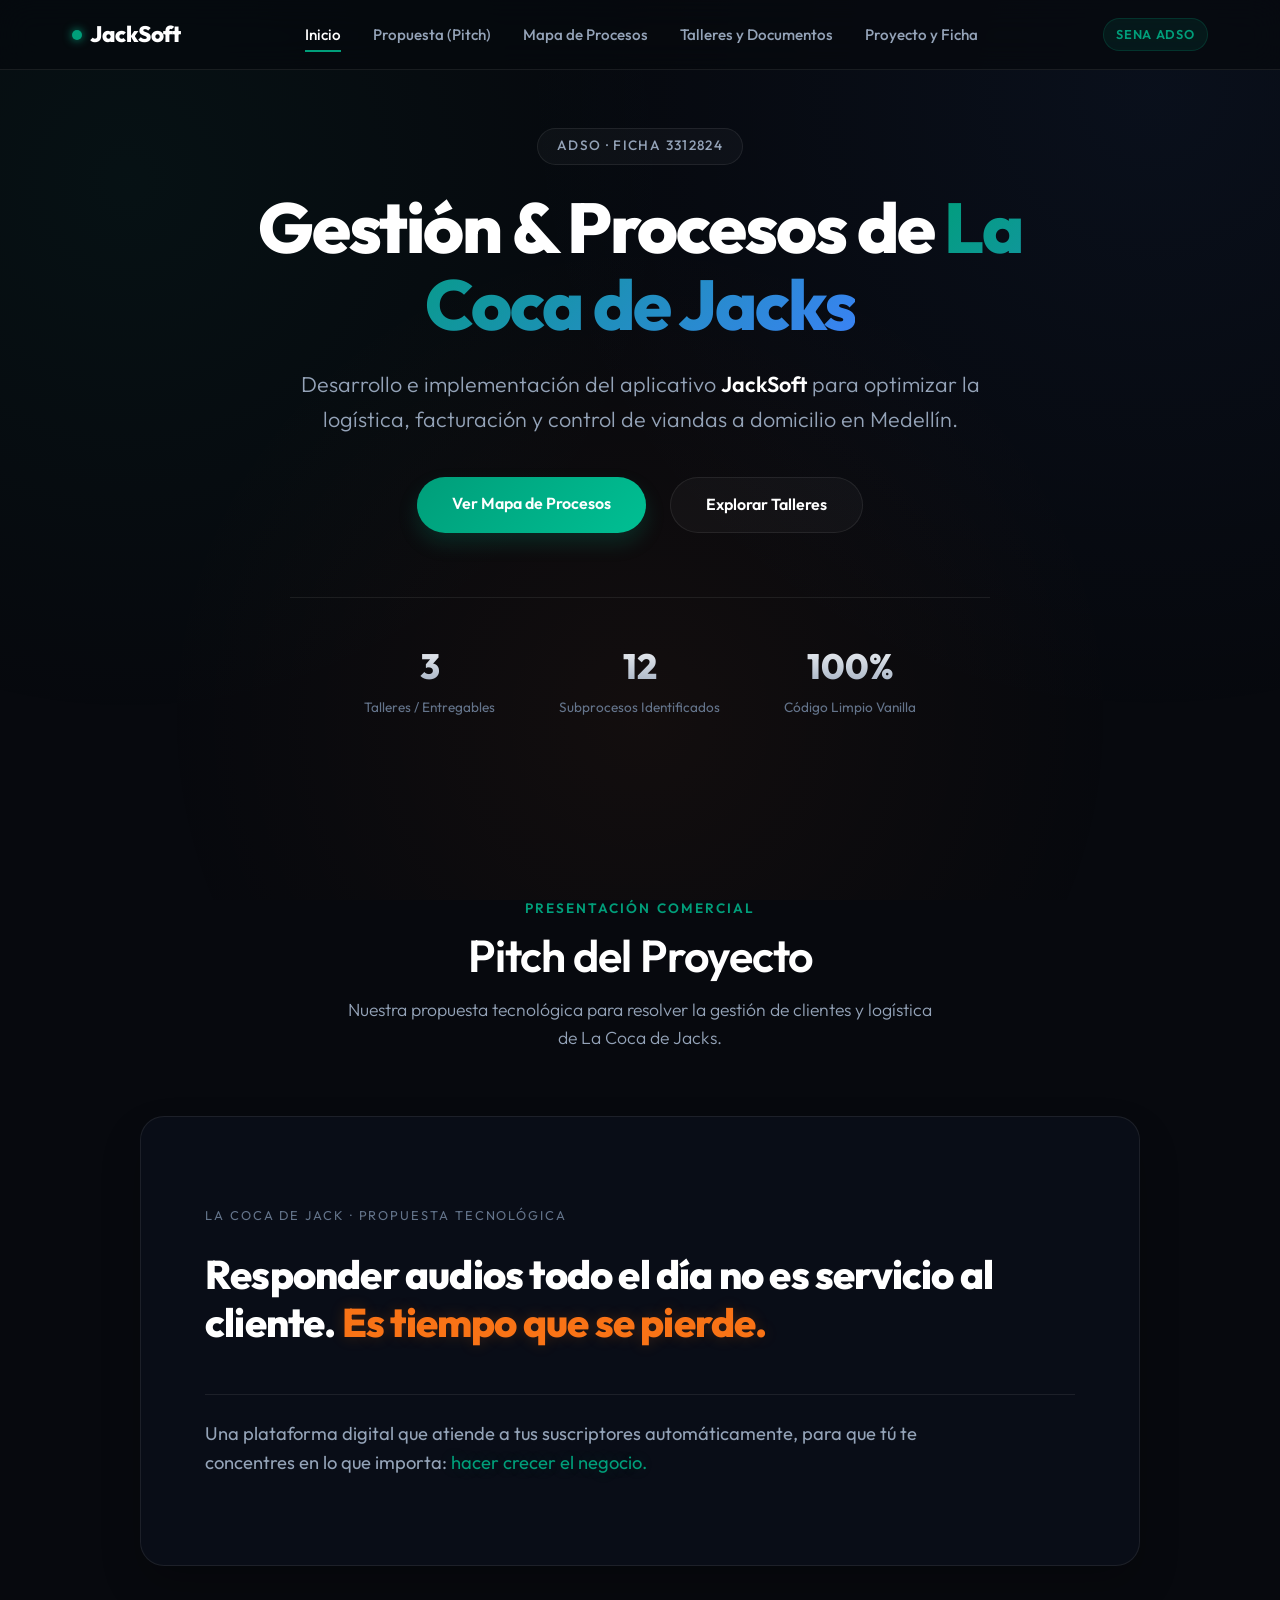
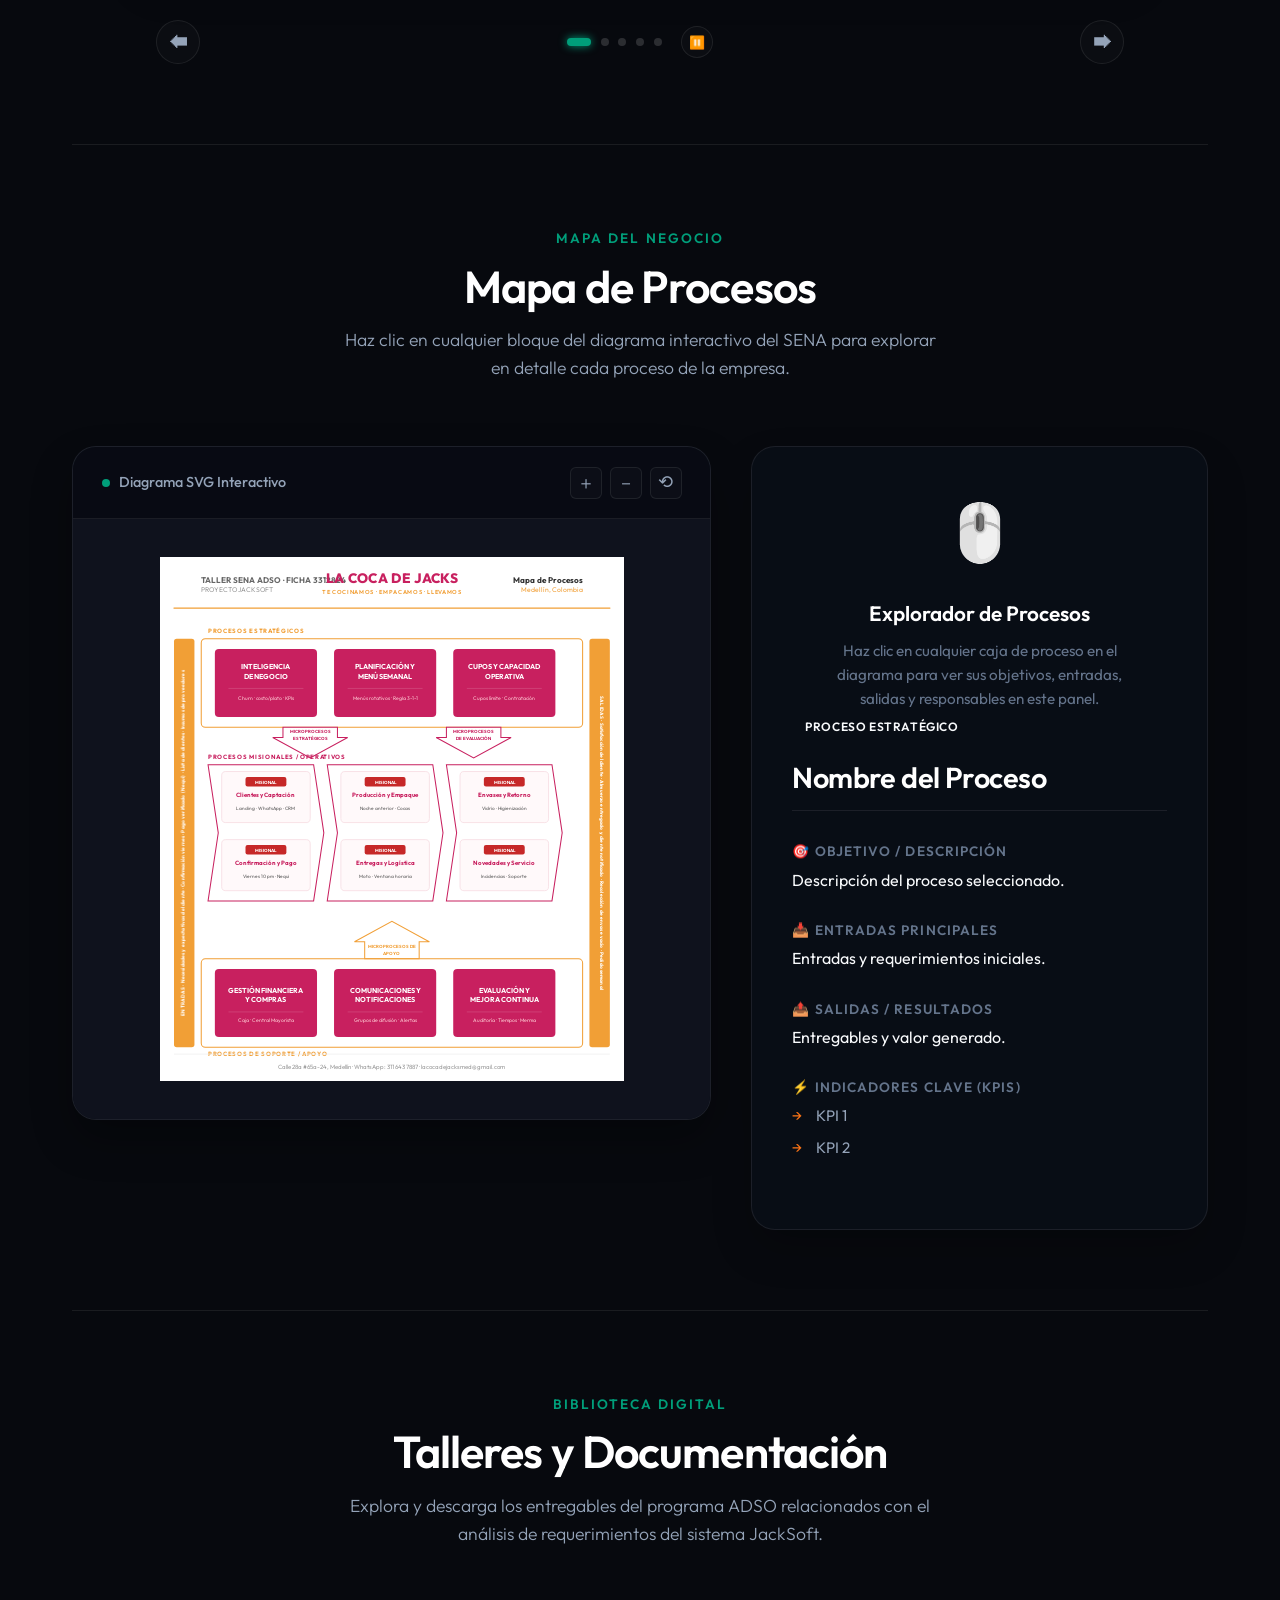
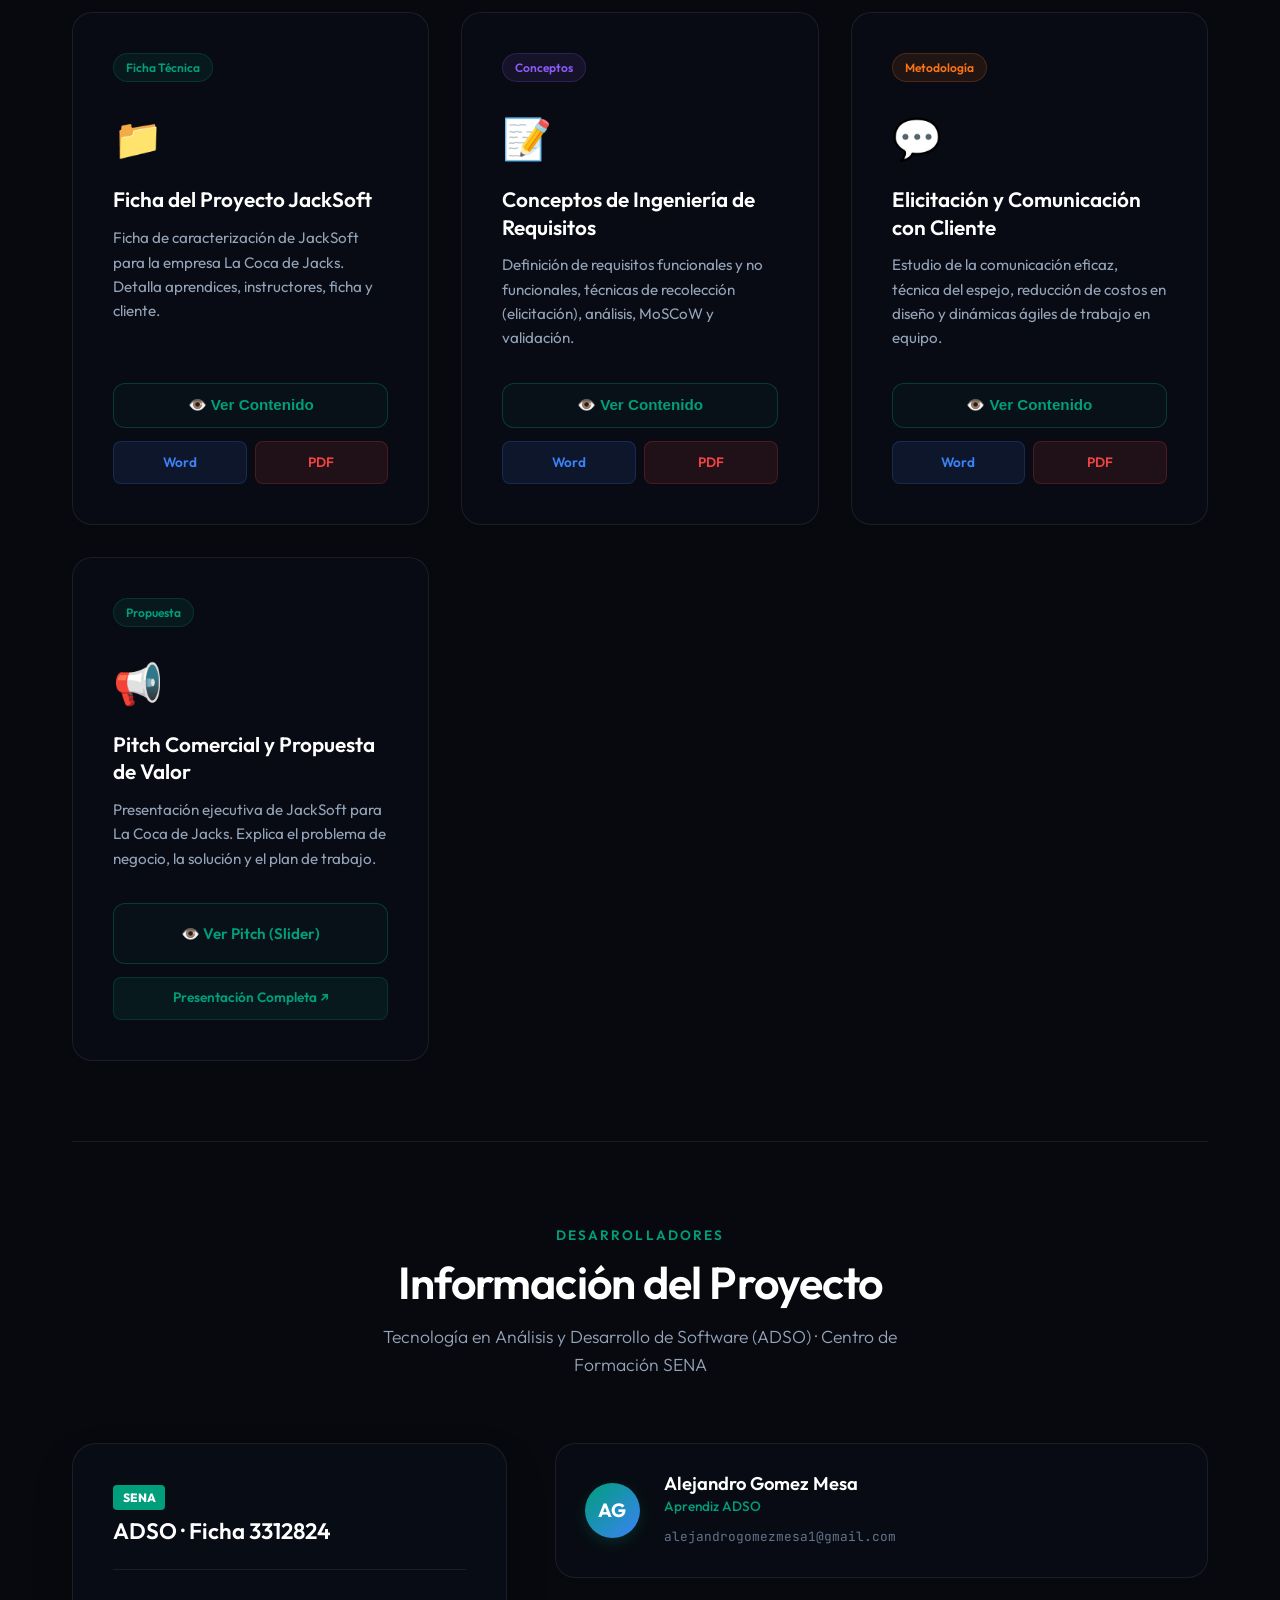
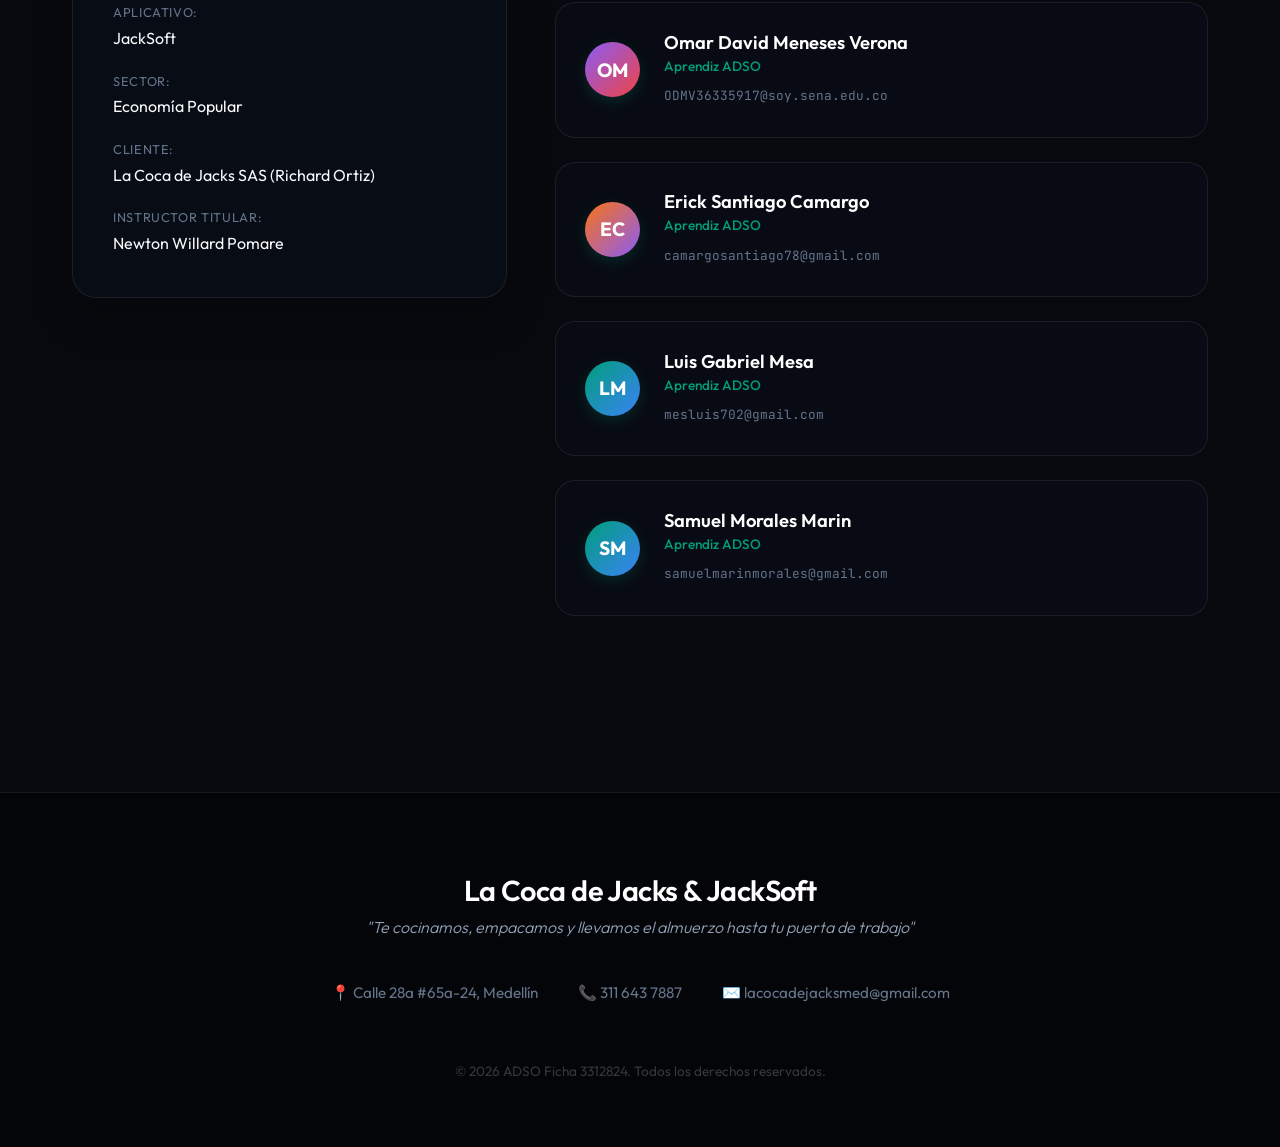
==== commit b099acb4: "Ajuste final: Integración de textos de entradas/salidas en barras laterales y remoción de cajas redu" ====
--- a/index.html
+++ b/index.html
@@ -227,8 +227,7 @@
                     </div>
                     <div class="svg-viewport" id="svg-viewport">
                         <div class="svg-zoom-wrapper" id="svg-zoom-wrapper">
-                            <!-- INLINE SVG: mapa_procesos_lacoca_v2.svg -->
-                            <svg width="100%" viewBox="0 0 680 869.54" role="img" xmlns="http://www.w3.org/2000/svg" id="interactive-map">
+                            <svg width="100%" viewBox="0 0 680 770" role="img" xmlns="http://www.w3.org/2000/svg" id="interactive-map">
                               <title>Mapa de procesos – La Coca de Jacks</title>
                               <desc>Mapa de procesos estilo SENA con tres niveles: procesos estratégicos, misionales y de soporte.</desc>
                               <defs>
@@ -272,14 +271,14 @@
                               <!-- Accent top line -->
                               <line x1="20" y1="75" x2="660" y2="75" stroke="#f19f36" stroke-width="2" stroke-linecap="round" />
 
-                              <!-- ===== CLIENTE: ENTRADA Y SALIDA (COLUMNAS LATERALES) ===== -->
-                              <!-- Columna Izquierda: Necesidades -->
+                              <!-- ===== CLIENTE: ENTRADA Y SALIDA (COLUMNAS LATERALES CON TEXTO COMPLETO) ===== -->
+                              <!-- Columna Izquierda: ENTRADAS -->
                               <rect x="20" y="120" width="30" height="600" fill="#f19f36" rx="4" />
-                              <text x="35" y="420" text-anchor="middle" transform="rotate(-90 35 420)" fill="#ffffff" font-weight="700" font-size="12" font-family="'Outfit', sans-serif" letter-spacing="0.5">Necesidades y expectativas del cliente</text>
-
-                              <!-- Columna Derecha: Satisfacción -->
+                              <text x="35" y="420" text-anchor="middle" transform="rotate(-90 35 420)" fill="#ffffff" font-weight="700" font-size="7.2" font-family="'Outfit', sans-serif" letter-spacing="0.2">ENTRADAS · Necesidades y expectativas del cliente · Confirmación viernes · Pago verificado (Nequi) · Lista de clientes · Insumos de proveedores</text>
+
+                              <!-- Columna Derecha: SALIDAS -->
                               <rect x="630" y="120" width="30" height="600" fill="#f19f36" rx="4" />
-                              <text x="645" y="420" text-anchor="middle" transform="rotate(90 645 420)" fill="#ffffff" font-weight="700" font-size="12" font-family="'Outfit', sans-serif" letter-spacing="0.5">Satisfacción del cliente</text>
+                              <text x="645" y="420" text-anchor="middle" transform="rotate(90 645 420)" fill="#ffffff" font-weight="700" font-size="7.2" font-family="'Outfit', sans-serif" letter-spacing="0.2">SALIDAS · Satisfacción del cliente · Almuerzo entregado y cliente notificado · Recolección de envase vacío · Pedido semanal</text>
 
                               <!-- ===== NIVEL 1: PROCESOS ESTRATÉGICOS (TOP CONTAINER) ===== -->
                               <rect x="60" y="120" width="560" height="130" rx="6" fill="none" stroke="#f19f36" stroke-width="1.5" />
@@ -449,22 +448,9 @@
                                 <text x="505" y="683" text-anchor="middle" fill="#ffccd5" font-size="7.5" font-family="'Outfit', sans-serif">Auditoría · Tiempos · Merma</text>
                               </g>
 
-                              <!-- ===== DETALLES DE ENTRADAS Y SALIDAS ===== -->
-                              <!-- Caja Entradas -->
-                              <rect x="60" y="745" width="265" height="65" rx="6" fill="none" stroke="#cccccc" stroke-width="1" />
-                              <text x="75" y="762" font-weight="700" font-size="10" fill="#c8205f" font-family="'Outfit', sans-serif">ENTRADAS</text>
-                              <text x="75" y="780" font-size="8.5" fill="#666666" font-family="'Outfit', sans-serif">· Confirmación viernes · Pago verificado (Nequi)</text>
-                              <text x="75" y="794" font-size="8.5" fill="#666666" font-family="'Outfit', sans-serif">· Lista de clientes · Insumos de proveedores</text>
-
-                              <!-- Caja Salidas -->
-                              <rect x="355" y="745" width="265" height="65" rx="6" fill="none" stroke="#cccccc" stroke-width="1" />
-                              <text x="370" y="762" font-weight="700" font-size="10" fill="#c8205f" font-family="'Outfit', sans-serif">SALIDAS</text>
-                              <text x="370" y="780" font-size="8.5" fill="#666666" font-family="'Outfit', sans-serif">· Almuerzo entregado y cliente notificado</text>
-                              <text x="370" y="794" font-size="8.5" fill="#666666" font-family="'Outfit', sans-serif">· Recolección de envase vacío · Pedido semanal</text>
-
                               <!-- ===== PIE DE PÁGINA ===== -->
-                              <line x1="20" y1="830" x2="660" y2="830" stroke="#eeeeee" stroke-width="1" />
-                              <text x="340" y="852" text-anchor="middle" fill="#999999" font-size="9" font-family="'Outfit', sans-serif">Calle 28a #65a-24, Medellín · WhatsApp: 311 643 7887 · lacocadejacksmed@gmail.com</text>
+                              <line x1="20" y1="730" x2="660" y2="730" stroke="#eeeeee" stroke-width="1" />
+                              <text x="340" y="752" text-anchor="middle" fill="#999999" font-size="9" font-family="'Outfit', sans-serif">Calle 28a #65a-24, Medellín · WhatsApp: 311 643 7887 · lacocadejacksmed@gmail.com</text>
                             </svg>
                         </div>
                     </div>
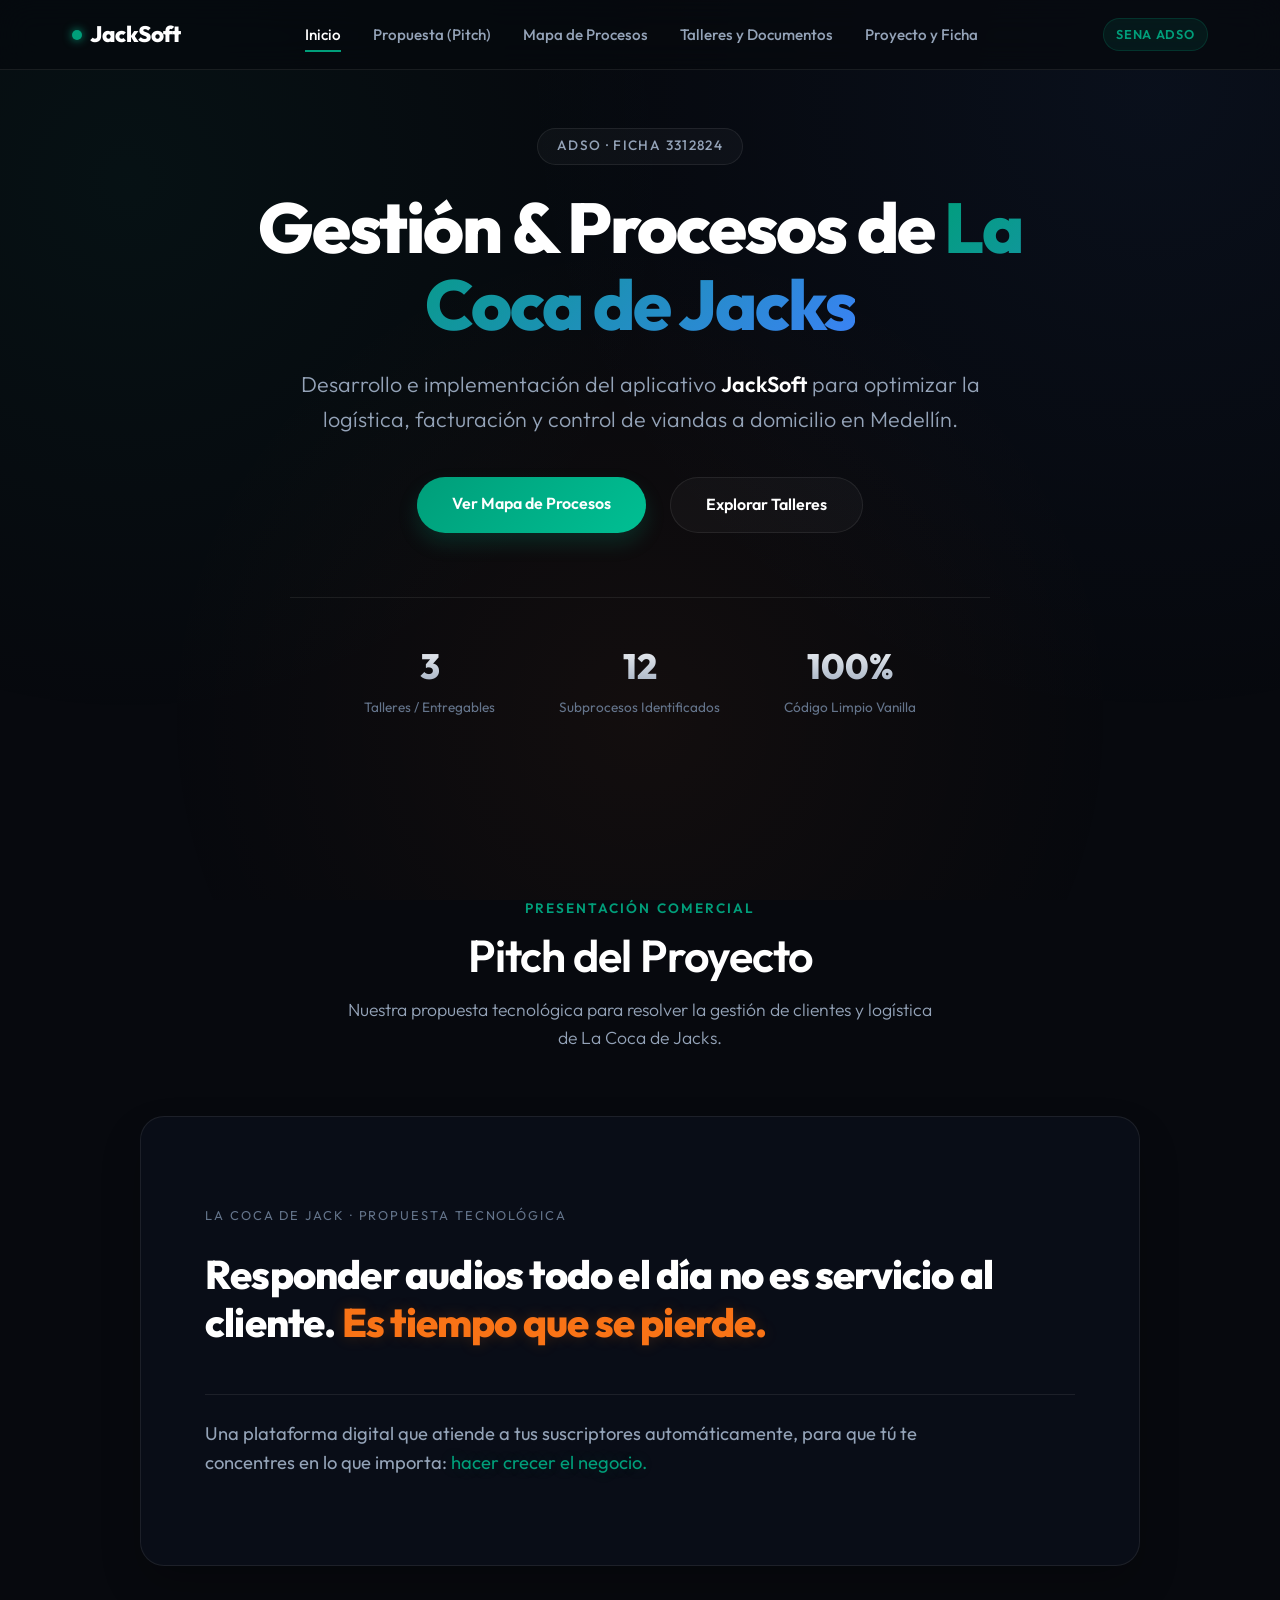
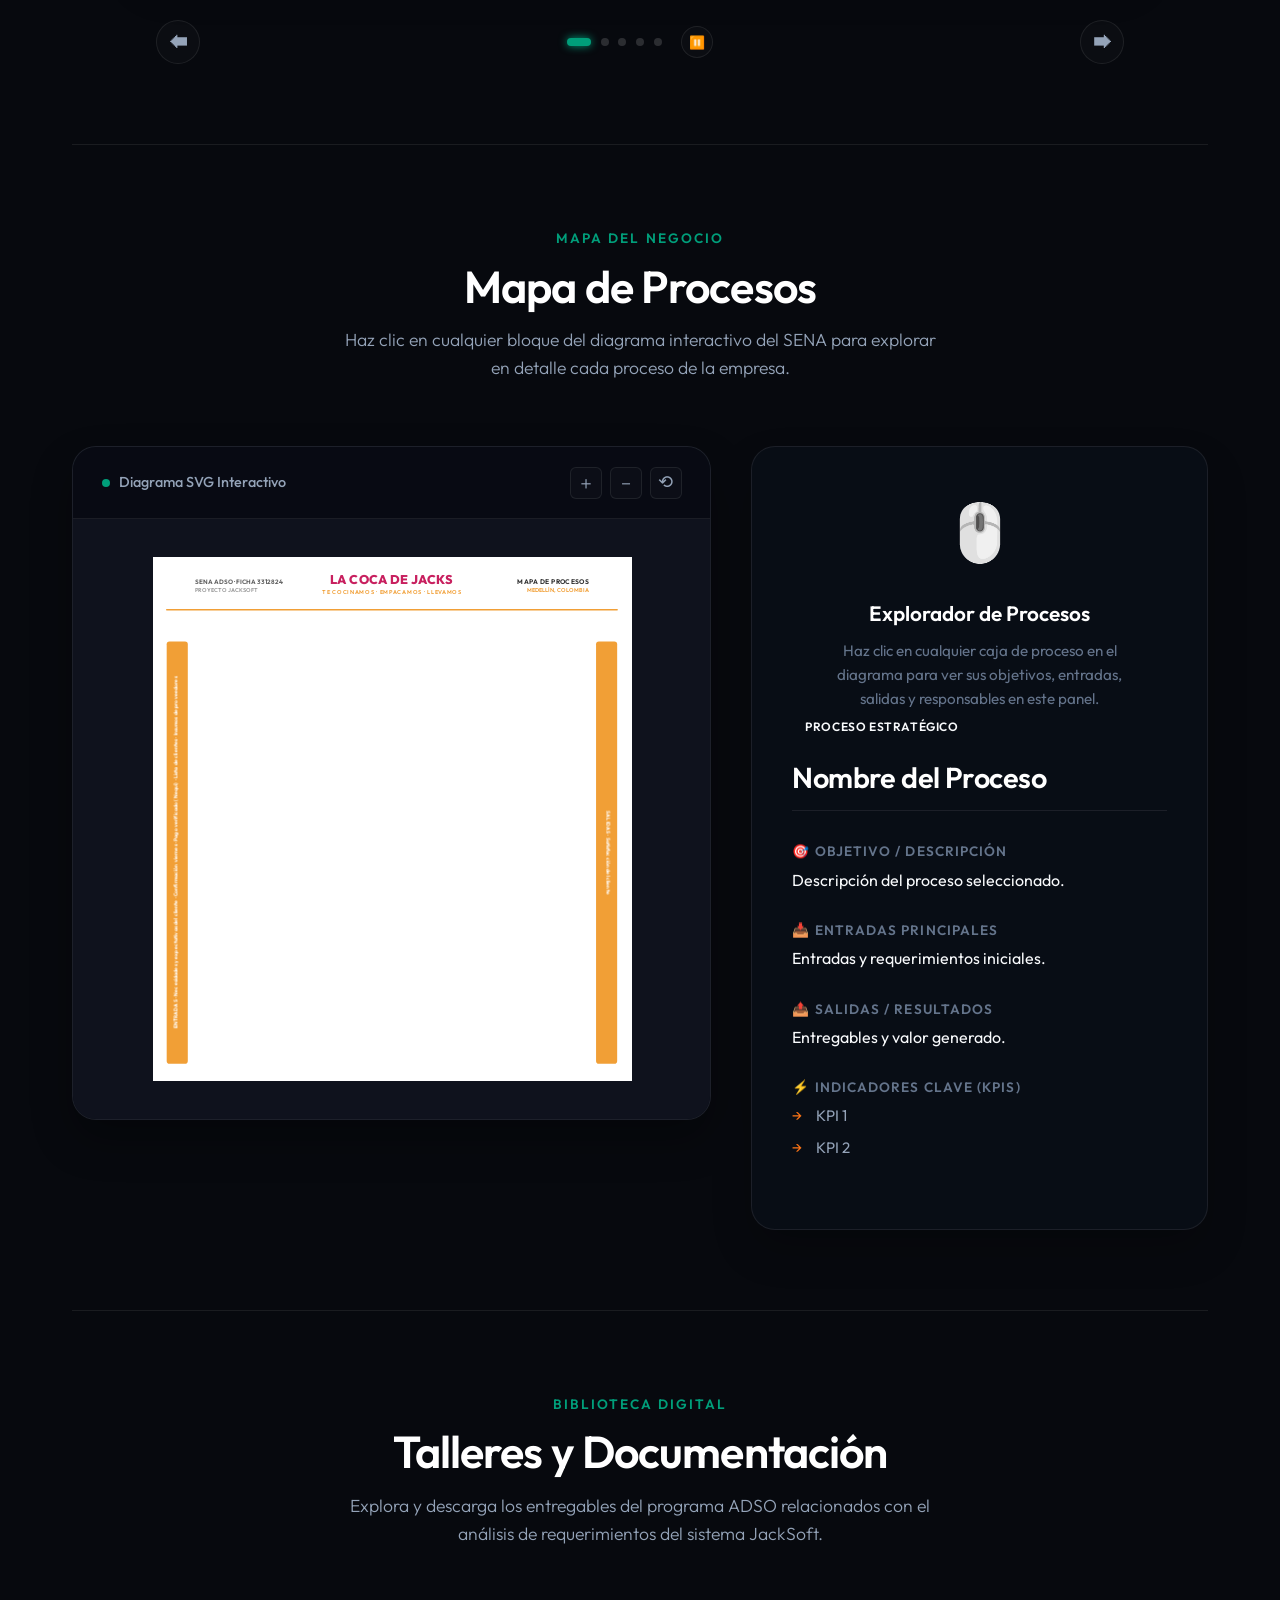
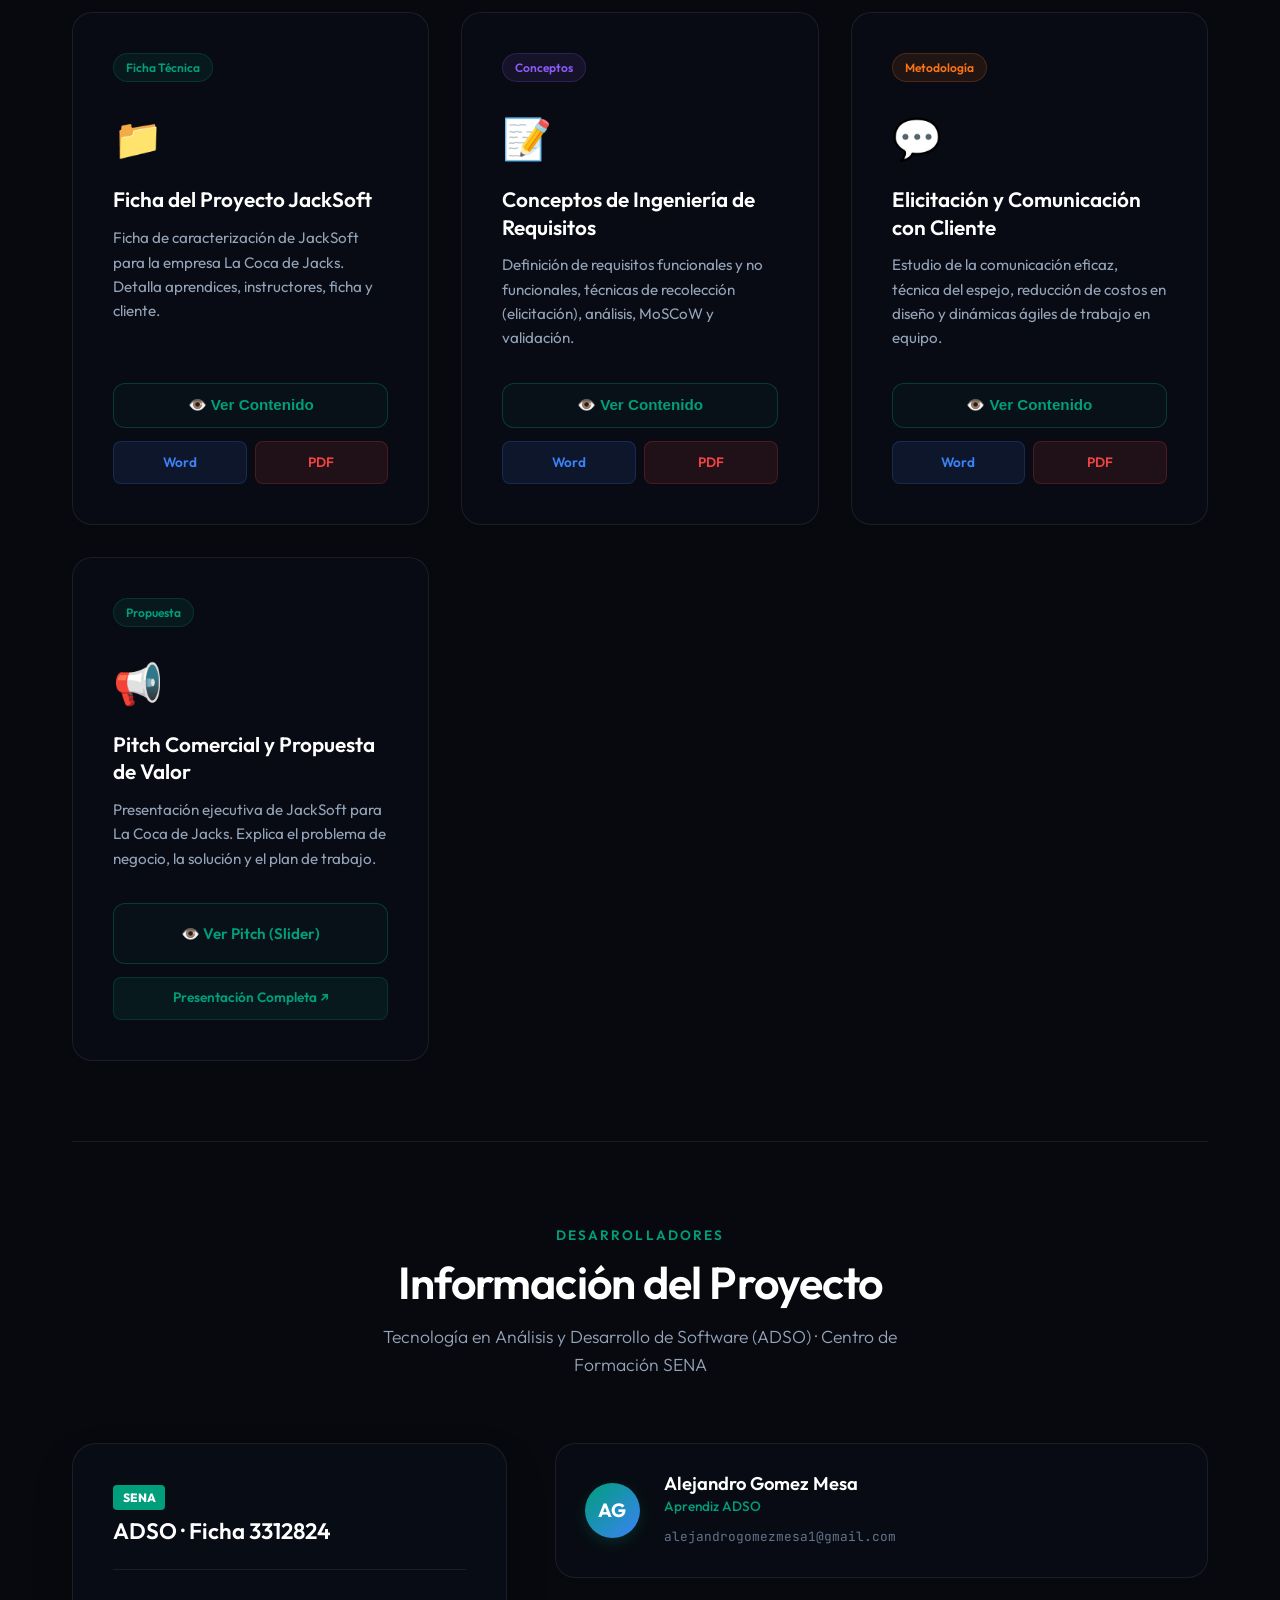
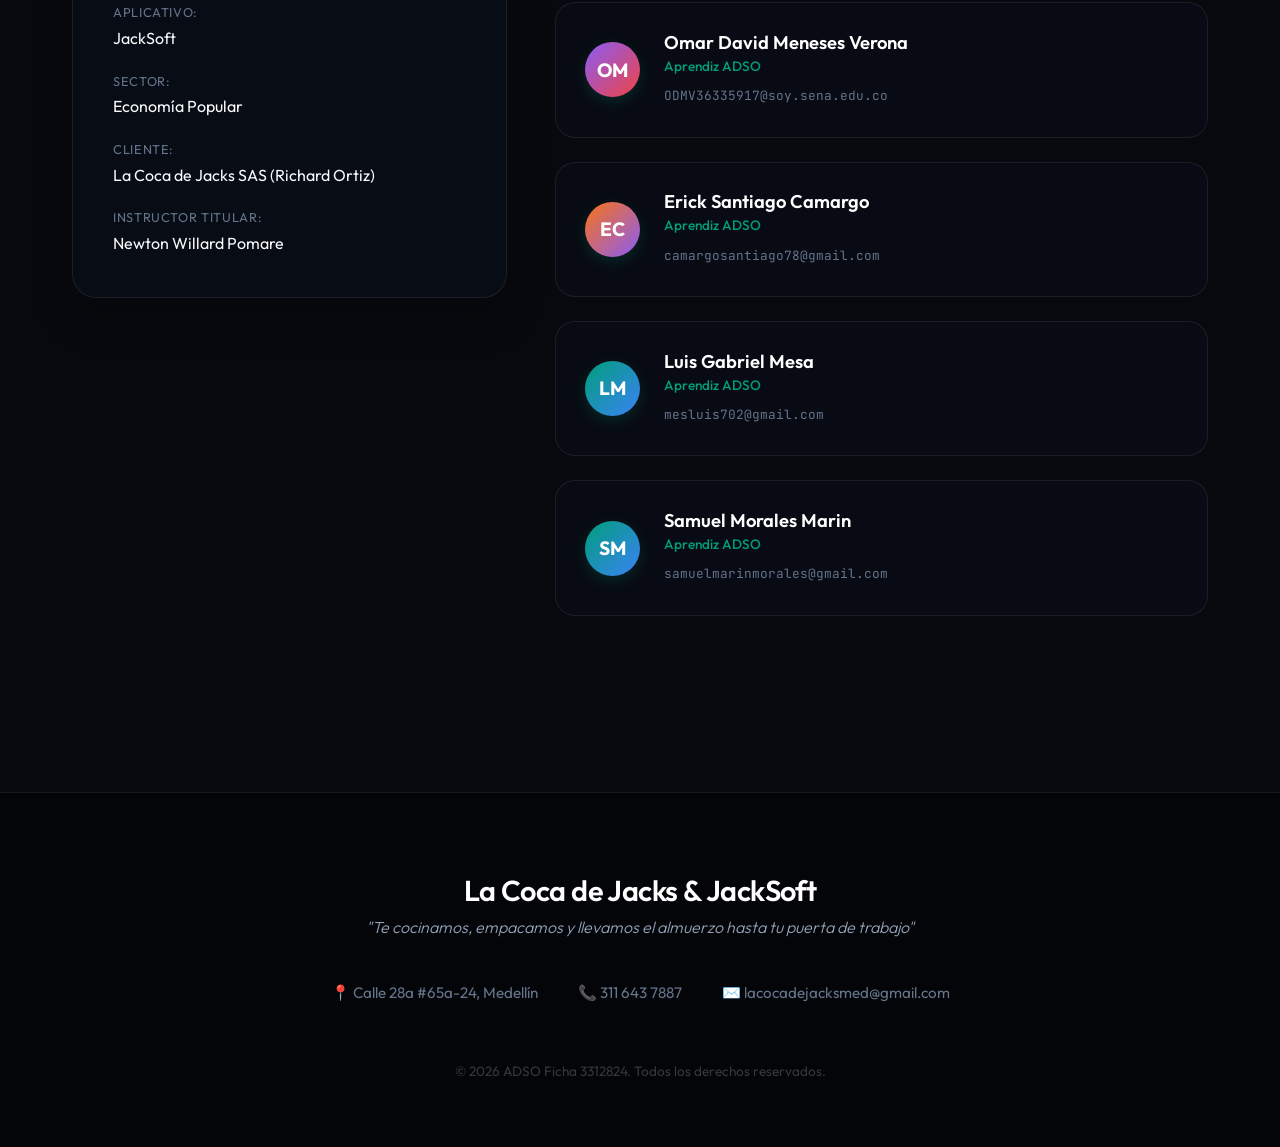
==== commit 82bd6d86: "Corregir colisión de flechas estratégicas con título de procesos misionales" ====
--- a/index.html
+++ b/index.html
@@ -227,7 +227,7 @@
                     </div>
                     <div class="svg-viewport" id="svg-viewport">
                         <div class="svg-zoom-wrapper" id="svg-zoom-wrapper">
-                            <svg width="100%" viewBox="0 0 680 770" role="img" xmlns="http://www.w3.org/2000/svg" id="interactive-map">
+                            <svg width="100%" viewBox="0 0 680 745" role="img" xmlns="http://www.w3.org/2000/svg" id="interactive-map">
                               <title>Mapa de procesos – La Coca de Jacks</title>
                               <desc>Mapa de procesos estilo SENA con tres niveles: procesos estratégicos, misionales y de soporte.</desc>
                               <defs>
@@ -259,14 +259,14 @@
                               <rect width="100%" height="100%" fill="#ffffff" />
 
                               <!-- ===== ENCABEZADO / BRANDING ===== -->
-                              <text x="60" y="38" font-weight="700" font-size="12" fill="#666666" font-family="'Outfit', sans-serif">TALLER SENA ADSO · FICHA 3312824</text>
-                              <text x="60" y="52" font-size="10" fill="#999999" font-family="'Outfit', sans-serif">PROYECTO JACKSOFT</text>
-
-                              <text x="340" y="38" text-anchor="middle" font-weight="800" font-size="20" fill="#c8205f" font-family="'Outfit', sans-serif" letter-spacing="0.5">LA COCA DE JACKS</text>
-                              <text x="340" y="54" text-anchor="middle" font-size="8.5" font-weight="600" fill="#f19f36" font-family="'Outfit', sans-serif" letter-spacing="1">TE COCINAMOS · EMPACAMOS · LLEVAMOS</text>
-
-                              <text x="620" y="38" text-anchor="end" font-weight="700" font-size="12" fill="#333333" font-family="'Outfit', sans-serif">Mapa de Procesos</text>
-                              <text x="620" y="52" text-anchor="end" font-size="10" fill="#f19f36" font-family="'Outfit', sans-serif">Medellín, Colombia</text>
+                              <text x="60" y="38" font-weight="700" font-size="9" fill="#666666" font-family="'Outfit', sans-serif">SENA ADSO · FICHA 3312824</text>
+                              <text x="60" y="50" font-size="8" font-weight="600" fill="#999999" font-family="'Outfit', sans-serif">PROYECTO JACKSOFT</text>
+
+                              <text x="340" y="38" text-anchor="middle" font-weight="800" font-size="18" fill="#c8205f" font-family="'Outfit', sans-serif" letter-spacing="0.5">LA COCA DE JACKS</text>
+                              <text x="340" y="52" text-anchor="middle" font-size="8" font-weight="600" fill="#f19f36" font-family="'Outfit', sans-serif" letter-spacing="1">TE COCINAMOS · EMPACAMOS · LLEVAMOS</text>
+
+                              <text x="620" y="38" text-anchor="end" font-weight="700" font-size="9.5" fill="#333333" font-family="'Outfit', sans-serif" letter-spacing="0.5">MAPA DE PROCESOS</text>
+                              <text x="620" y="50" text-anchor="end" font-size="8" font-weight="600" fill="#f19f36" font-family="'Outfit', sans-serif">MEDELLÍN, COLOMBIA</text>
 
                               <!-- Accent top line -->
                               <line x1="20" y1="75" x2="660" y2="75" stroke="#f19f36" stroke-width="2" stroke-linecap="round" />
@@ -278,52 +278,55 @@
 
                               <!-- Columna Derecha: SALIDAS -->
                               <rect x="630" y="120" width="30" height="600" fill="#f19f36" rx="4" />
-                              <text x="645" y="420" text-anchor="middle" transform="rotate(90 645 420)" fill="#ffffff" font-weight="700" font-size="7.2" font-family="'Outfit', sans-serif" letter-spacing="0.2">SALIDAS · Satisfacción del cliente · Almuerzo entregado y cliente notificado · Recolección de envase vacío · Pedido semanal</text>
-
-                              <!-- ===== NIVEL 1: PROCESOS ESTRATÉGICOS (TOP CONTAINER) ===== -->
+                              <text x="645" y="420" text-anchor="middle" transform="rotate(90 645 420)" fill="#ffffff" font-weight="700" font-size="7.2" font-family="'Outfit', sans-serif" letter-spacing="0.2">SALIDAS · Satisfacción del cliente                               <!-- ===== NIVEL 1: PROCESOS ESTRATÉGICOS (TOP CONTAINER) ===== -->
                               <rect x="60" y="120" width="560" height="130" rx="6" fill="none" stroke="#f19f36" stroke-width="1.5" />
                               <text x="70" y="112" font-weight="700" font-size="9" fill="#f19f36" font-family="'Outfit', sans-serif" letter-spacing="1">PROCESOS ESTRATÉGICOS</text>
 
                               <!-- Proceso Inteligencia de Negocio -->
                               <g id="proc-inteligencia" class="clickable-process" data-process="inteligencia">
-                                <rect x="80" y="135" width="150" height="100" rx="6" fill="#c8205f" />
-                                <text x="155" y="165" text-anchor="middle" fill="#ffffff" font-weight="700" font-size="10.5" font-family="'Outfit', sans-serif">INTELIGENCIA</text>
-                                <text x="155" y="179" text-anchor="middle" fill="#ffffff" font-weight="700" font-size="10.5" font-family="'Outfit', sans-serif">DE NEGOCIO</text>
-                                <line x1="100" y1="193" x2="210" y2="193" stroke="rgba(255,255,255,0.2)" stroke-width="1" />
-                                <text x="155" y="210" text-anchor="middle" fill="#ffccd5" font-size="7.5" font-family="'Outfit', sans-serif">Churn · costo/plato · KPIs</text>
+                                <rect x="85" y="135" width="150" height="100" rx="6" fill="#c8205f" />
+                                <text x="160" y="156" text-anchor="middle" fill="#ffffff" font-weight="700" font-size="8.8" font-family="'Outfit', sans-serif">PROCESO GESTIÓN</text>
+                                <text x="160" y="169" text-anchor="middle" fill="#ffffff" font-weight="700" font-size="8.8" font-family="'Outfit', sans-serif">INTELIGENCIA DE</text>
+                                <text x="160" y="182" text-anchor="middle" fill="#ffffff" font-weight="700" font-size="8.8" font-family="'Outfit', sans-serif">NEGOCIO</text>
+                                <line x1="105" y1="193" x2="215" y2="193" stroke="rgba(255,255,255,0.2)" stroke-width="1" />
+                                <text x="160" y="210" text-anchor="middle" fill="#ffccd5" font-size="7.5" font-family="'Outfit', sans-serif">Churn · costo/plato · KPIs</text>
                               </g>
 
                               <!-- Proceso Gestión de Menús -->
                               <g id="proc-menus" class="clickable-process" data-process="menus">
-                                <rect x="255" y="135" width="150" height="100" rx="6" fill="#c8205f" />
-                                <text x="330" y="165" text-anchor="middle" fill="#ffffff" font-weight="700" font-size="10.5" font-family="'Outfit', sans-serif">PLANIFICACIÓN Y</text>
-                                <text x="330" y="179" text-anchor="middle" fill="#ffffff" font-weight="700" font-size="10.5" font-family="'Outfit', sans-serif">MENÚ SEMANAL</text>
-                                <line x1="275" y1="193" x2="385" y2="193" stroke="rgba(255,255,255,0.2)" stroke-width="1" />
-                                <text x="330" y="210" text-anchor="middle" fill="#ffccd5" font-size="7.5" font-family="'Outfit', sans-serif">Menús rotativos · Regla 3-1-1</text>
+                                <rect x="265" y="135" width="150" height="100" rx="6" fill="#c8205f" />
+                                <text x="340" y="156" text-anchor="middle" fill="#ffffff" font-weight="700" font-size="8.8" font-family="'Outfit', sans-serif">PROCESO GESTIÓN</text>
+                                <text x="340" y="169" text-anchor="middle" fill="#ffffff" font-weight="700" font-size="8.8" font-family="'Outfit', sans-serif">PLANIFICACIÓN Y</text>
+                                <text x="340" y="182" text-anchor="middle" fill="#ffffff" font-weight="700" font-size="8.8" font-family="'Outfit', sans-serif">MENÚ SEMANAL</text>
+                                <line x1="285" y1="193" x2="395" y2="193" stroke="rgba(255,255,255,0.2)" stroke-width="1" />
+                                <text x="340" y="210" text-anchor="middle" fill="#ffccd5" font-size="7.5" font-family="'Outfit', sans-serif">Menús rotativos · Regla 3-1-1</text>
                               </g>
 
                               <!-- Proceso Gestión de Cupos -->
                               <g id="proc-cupos" class="clickable-process" data-process="cupos">
-                                <rect x="430" y="135" width="150" height="100" rx="6" fill="#c8205f" />
-                                <text x="505" y="165" text-anchor="middle" fill="#ffffff" font-weight="700" font-size="10.5" font-family="'Outfit', sans-serif">CUPOS Y CAPACIDAD</text>
-                                <text x="505" y="179" text-anchor="middle" fill="#ffffff" font-weight="700" font-size="10.5" font-family="'Outfit', sans-serif">OPERATIVA</text>
-                                <line x1="450" y1="193" x2="560" y2="193" stroke="rgba(255,255,255,0.2)" stroke-width="1" />
-                                <text x="505" y="210" text-anchor="middle" fill="#ffccd5" font-size="7.5" font-family="'Outfit', sans-serif">Cupos límite · Contratación</text>
-                              </g>
+                                <rect x="445" y="135" width="150" height="100" rx="6" fill="#c8205f" />
+                                <text x="520" y="156" text-anchor="middle" fill="#ffffff" font-weight="700" font-size="8.8" font-family="'Outfit', sans-serif">PROCESO GESTIÓN</text>
+                                <text x="520" y="169" text-anchor="middle" fill="#ffffff" font-weight="700" font-size="8.8" font-family="'Outfit', sans-serif">CUPOS Y CAPACIDAD</text>
+                                <text x="520" y="182" text-anchor="middle" fill="#ffffff" font-weight="700" font-size="8.8" font-family="'Outfit', sans-serif">OPERATIVA</text>
+                                <line x1="465" y1="193" x2="575" y2="193" stroke="rgba(255,255,255,0.2)" stroke-width="1" />
+                                <text x="520" y="210" text-anchor="middle" fill="#ffccd5" font-size="7.5" font-family="'Outfit', sans-serif">Cupos límite · Contratación</text>
+                              </g>
+
 
                               <!-- ===== FLECHAS ESTRATÉGICAS HACIA MISIONALES ===== -->
                               <!-- Flecha Izquierda -->
-                              <polygon points="180,250 260,250 260,265 275,265 220,295 165,265 180,265" fill="#ffffff" stroke="#c8205f" stroke-width="1.5" />
-                              <text x="220" y="259" text-anchor="middle" font-size="6.5" font-weight="700" fill="#c8205f" font-family="'Outfit', sans-serif">MICROPROCESOS</text>
-                              <text x="220" y="269" text-anchor="middle" font-size="6.5" font-weight="700" fill="#c8205f" font-family="'Outfit', sans-serif">ESTRATÉGICOS</text>
+                              <polygon points="210,250 290,250 290,265 305,265 250,282 195,265 210,265" fill="#ffffff" stroke="#c8205f" stroke-width="1.5" />
+                              <text x="250" y="259" text-anchor="middle" font-size="6.5" font-weight="700" fill="#c8205f" font-family="'Outfit', sans-serif">MICROPROCESOS</text>
+                              <text x="250" y="269" text-anchor="middle" font-size="6.5" font-weight="700" fill="#c8205f" font-family="'Outfit', sans-serif">ESTRATÉGICOS</text>
 
                               <!-- Flecha Derecha -->
-                              <polygon points="420,250 500,250 500,265 515,265 460,295 405,265 420,265" fill="#ffffff" stroke="#c8205f" stroke-width="1.5" />
-                              <text x="460" y="259" text-anchor="middle" font-size="6.5" font-weight="700" fill="#c8205f" font-family="'Outfit', sans-serif">MICROPROCESOS</text>
-                              <text x="460" y="269" text-anchor="middle" font-size="6.5" font-weight="700" fill="#c8205f" font-family="'Outfit', sans-serif">DE EVALUACIÓN</text>
+                              <polygon points="390,250 470,250 470,265 485,265 430,282 375,265 390,265" fill="#ffffff" stroke="#c8205f" stroke-width="1.5" />
+                              <text x="430" y="259" text-anchor="middle" font-size="6.5" font-weight="700" fill="#c8205f" font-family="'Outfit', sans-serif">MICROPROCESOS</text>
+                              <text x="430" y="269" text-anchor="middle" font-size="6.5" font-weight="700" fill="#c8205f" font-family="'Outfit', sans-serif">DE EVALUACIÓN</text>
+
 
                               <!-- ===== NIVEL 2: PROCESOS MISIONALES / OPERATIVOS (CHEVRONS) ===== -->
-                              <text x="70" y="297" font-weight="700" font-size="9" fill="#c8205f" font-family="'Outfit', sans-serif" letter-spacing="1">PROCESOS MISIONALES / OPERATIVOS</text>
+                              <text x="70" y="296" font-weight="700" font-size="9" fill="#c8205f" font-family="'Outfit', sans-serif" letter-spacing="1">PROCESOS MISIONALES / OPERATIVOS</text>
 
                               <!-- Chevron 1: Comercialización y Ventas -->
                               <g id="group-chevron-1">
@@ -333,24 +336,26 @@
                                 <g id="proc-clientes" class="clickable-process" data-process="clientes">
                                   <rect x="90" y="315" width="130" height="75" rx="6" fill="#fff9fa" stroke="#f5d6dd" stroke-width="1" />
                                   <!-- Label Box -->
-                                  <rect x="125" y="323" width="60" height="14" rx="3" fill="#c62828" />
-                                  <text x="155" y="333" text-anchor="middle" fill="#ffffff" font-weight="700" font-size="6.5" font-family="'Outfit', sans-serif">MISIONAL</text>
+                                  <rect x="125" y="322" width="60" height="12" rx="3" fill="#c62828" />
+                                  <text x="155" y="331" text-anchor="middle" fill="#ffffff" font-weight="700" font-size="6.5" font-family="'Outfit', sans-serif">MISIONAL</text>
                                   <!-- Title -->
-                                  <text x="155" y="352" text-anchor="middle" fill="#c8205f" font-weight="700" font-size="9" font-family="'Outfit', sans-serif">Clientes y Captación</text>
+                                  <text x="155" y="348" text-anchor="middle" fill="#c8205f" font-weight="700" font-size="8.2" font-family="'Outfit', sans-serif">Proceso Gestión de</text>
+                                  <text x="155" y="359" text-anchor="middle" fill="#c8205f" font-weight="700" font-size="8.2" font-family="'Outfit', sans-serif">Clientes y Captación</text>
                                   <!-- Sub -->
-                                  <text x="155" y="372" text-anchor="middle" fill="#555555" font-size="7" font-family="'Outfit', sans-serif">Landing · WhatsApp · CRM</text>
+                                  <text x="155" y="375" text-anchor="middle" fill="#555555" font-size="7" font-family="'Outfit', sans-serif">Landing · WhatsApp · CRM</text>
                                 </g>
 
                                 <!-- Proceso Confirmación y Pago -->
                                 <g id="proc-confirmacion" class="clickable-process" data-process="confirmacion">
                                   <rect x="90" y="415" width="130" height="75" rx="6" fill="#fff9fa" stroke="#f5d6dd" stroke-width="1" />
                                   <!-- Label Box -->
-                                  <rect x="125" y="423" width="60" height="14" rx="3" fill="#c62828" />
-                                  <text x="155" y="433" text-anchor="middle" fill="#ffffff" font-weight="700" font-size="6.5" font-family="'Outfit', sans-serif">MISIONAL</text>
+                                  <rect x="125" y="422" width="60" height="12" rx="3" fill="#c62828" />
+                                  <text x="155" y="431" text-anchor="middle" fill="#ffffff" font-weight="700" font-size="6.5" font-family="'Outfit', sans-serif">MISIONAL</text>
                                   <!-- Title -->
-                                  <text x="155" y="452" text-anchor="middle" fill="#c8205f" font-weight="700" font-size="9" font-family="'Outfit', sans-serif">Confirmación y Pago</text>
+                                  <text x="155" y="448" text-anchor="middle" fill="#c8205f" font-weight="700" font-size="8.2" font-family="'Outfit', sans-serif">Proceso Gestión de</text>
+                                  <text x="155" y="459" text-anchor="middle" fill="#c8205f" font-weight="700" font-size="8.2" font-family="'Outfit', sans-serif">Confirmación y Pago</text>
                                   <!-- Sub -->
-                                  <text x="155" y="472" text-anchor="middle" fill="#555555" font-size="7" font-family="'Outfit', sans-serif">Viernes 10 pm · Nequi</text>
+                                  <text x="155" y="475" text-anchor="middle" fill="#555555" font-size="7" font-family="'Outfit', sans-serif">Viernes 10 pm · Nequi</text>
                                 </g>
                               </g>
 
@@ -362,24 +367,26 @@
                                 <g id="proc-produccion" class="clickable-process" data-process="produccion">
                                   <rect x="265" y="315" width="130" height="75" rx="6" fill="#fff9fa" stroke="#f5d6dd" stroke-width="1" />
                                   <!-- Label Box -->
-                                  <rect x="300" y="323" width="60" height="14" rx="3" fill="#c62828" />
-                                  <text x="330" y="333" text-anchor="middle" fill="#ffffff" font-weight="700" font-size="6.5" font-family="'Outfit', sans-serif">MISIONAL</text>
+                                  <rect x="300" y="322" width="60" height="12" rx="3" fill="#c62828" />
+                                  <text x="330" y="331" text-anchor="middle" fill="#ffffff" font-weight="700" font-size="6.5" font-family="'Outfit', sans-serif">MISIONAL</text>
                                   <!-- Title -->
-                                  <text x="330" y="352" text-anchor="middle" fill="#c8205f" font-weight="700" font-size="9" font-family="'Outfit', sans-serif">Producción y Empaque</text>
+                                  <text x="330" y="348" text-anchor="middle" fill="#c8205f" font-weight="700" font-size="8.2" font-family="'Outfit', sans-serif">Proceso Gestión de</text>
+                                  <text x="330" y="359" text-anchor="middle" fill="#c8205f" font-weight="700" font-size="8.2" font-family="'Outfit', sans-serif">Producción y Empaque</text>
                                   <!-- Sub -->
-                                  <text x="330" y="372" text-anchor="middle" fill="#555555" font-size="7" font-family="'Outfit', sans-serif">Noche anterior · Cocas</text>
+                                  <text x="330" y="375" text-anchor="middle" fill="#555555" font-size="7" font-family="'Outfit', sans-serif">Noche anterior · Cocas</text>
                                 </g>
 
                                 <!-- Proceso Entregas y Logística -->
                                 <g id="proc-entregas" class="clickable-process" data-process="entregas">
                                   <rect x="265" y="415" width="130" height="75" rx="6" fill="#fff9fa" stroke="#f5d6dd" stroke-width="1" />
                                   <!-- Label Box -->
-                                  <rect x="300" y="423" width="60" height="14" rx="3" fill="#c62828" />
-                                  <text x="330" y="433" text-anchor="middle" fill="#ffffff" font-weight="700" font-size="6.5" font-family="'Outfit', sans-serif">MISIONAL</text>
+                                  <rect x="300" y="422" width="60" height="12" rx="3" fill="#c62828" />
+                                  <text x="330" y="431" text-anchor="middle" fill="#ffffff" font-weight="700" font-size="6.5" font-family="'Outfit', sans-serif">MISIONAL</text>
                                   <!-- Title -->
-                                  <text x="330" y="452" text-anchor="middle" fill="#c8205f" font-weight="700" font-size="9" font-family="'Outfit', sans-serif">Entregas y Logística</text>
+                                  <text x="330" y="448" text-anchor="middle" fill="#c8205f" font-weight="700" font-size="8.2" font-family="'Outfit', sans-serif">Proceso Gestión de</text>
+                                  <text x="330" y="459" text-anchor="middle" fill="#c8205f" font-weight="700" font-size="8.2" font-family="'Outfit', sans-serif">Entregas y Logística</text>
                                   <!-- Sub -->
-                                  <text x="330" y="472" text-anchor="middle" fill="#555555" font-size="7" font-family="'Outfit', sans-serif">Moto · Ventana horaria</text>
+                                  <text x="330" y="475" text-anchor="middle" fill="#555555" font-size="7" font-family="'Outfit', sans-serif">Moto · Ventana horaria</text>
                                 </g>
                               </g>
 
@@ -391,66 +398,69 @@
                                 <g id="proc-envases" class="clickable-process" data-process="envases">
                                   <rect x="440" y="315" width="130" height="75" rx="6" fill="#fff9fa" stroke="#f5d6dd" stroke-width="1" />
                                   <!-- Label Box -->
-                                  <rect x="475" y="323" width="60" height="14" rx="3" fill="#c62828" />
-                                  <text x="505" y="333" text-anchor="middle" fill="#ffffff" font-weight="700" font-size="6.5" font-family="'Outfit', sans-serif">MISIONAL</text>
+                                  <rect x="475" y="322" width="60" height="12" rx="3" fill="#c62828" />
+                                  <text x="505" y="331" text-anchor="middle" fill="#ffffff" font-weight="700" font-size="6.5" font-family="'Outfit', sans-serif">MISIONAL</text>
                                   <!-- Title -->
-                                  <text x="505" y="352" text-anchor="middle" fill="#c8205f" font-weight="700" font-size="9" font-family="'Outfit', sans-serif">Envases y Retorno</text>
+                                  <text x="505" y="348" text-anchor="middle" fill="#c8205f" font-weight="700" font-size="8.2" font-family="'Outfit', sans-serif">Proceso Gestión de</text>
+                                  <text x="505" y="359" text-anchor="middle" fill="#c8205f" font-weight="700" font-size="8.2" font-family="'Outfit', sans-serif">Envases y Retorno</text>
                                   <!-- Sub -->
-                                  <text x="505" y="372" text-anchor="middle" fill="#555555" font-size="7" font-family="'Outfit', sans-serif">Vidrio · Higienización</text>
+                                  <text x="505" y="375" text-anchor="middle" fill="#555555" font-size="7" font-family="'Outfit', sans-serif">Vidrio · Higienización</text>
                                 </g>
 
                                 <!-- Proceso Novedades y Servicio -->
                                 <g id="proc-novedades" class="clickable-process" data-process="novedades">
                                   <rect x="440" y="415" width="130" height="75" rx="6" fill="#fff9fa" stroke="#f5d6dd" stroke-width="1" />
                                   <!-- Label Box -->
-                                  <rect x="475" y="423" width="60" height="14" rx="3" fill="#c62828" />
-                                  <text x="505" y="433" text-anchor="middle" fill="#ffffff" font-weight="700" font-size="6.5" font-family="'Outfit', sans-serif">MISIONAL</text>
+                                  <rect x="475" y="422" width="60" height="12" rx="3" fill="#c62828" />
+                                  <text x="505" y="431" text-anchor="middle" fill="#ffffff" font-weight="700" font-size="6.5" font-family="'Outfit', sans-serif">MISIONAL</text>
                                   <!-- Title -->
-                                  <text x="505" y="452" text-anchor="middle" fill="#c8205f" font-weight="700" font-size="9" font-family="'Outfit', sans-serif">Novedades y Servicio</text>
+                                  <text x="505" y="448" text-anchor="middle" fill="#c8205f" font-weight="700" font-size="8.2" font-family="'Outfit', sans-serif">Proceso Gestión de</text>
+                                  <text x="505" y="459" text-anchor="middle" fill="#c8205f" font-weight="700" font-size="8.2" font-family="'Outfit', sans-serif">Novedades y Servicio</text>
                                   <!-- Sub -->
-                                  <text x="505" y="472" text-anchor="middle" fill="#555555" font-size="7" font-family="'Outfit', sans-serif">Incidencias · Soporte</text>
+                                  <text x="505" y="475" text-anchor="middle" fill="#555555" font-size="7" font-family="'Outfit', sans-serif">Incidencias · Soporte</text>
                                 </g>
                               </g>
+
 
                               <!-- ===== FLECHA DE APOYO DESDE SOPORTE ===== -->
                               <polygon points="300,590 380,590 380,565 395,565 340,535 285,565 300,565" fill="#ffffff" stroke="#f19f36" stroke-width="1.5" />
                               <text x="340" y="574" text-anchor="middle" font-size="6.5" font-weight="700" fill="#f19f36" font-family="'Outfit', sans-serif">MICROPROCESOS DE</text>
                               <text x="340" y="584" text-anchor="middle" font-size="6.5" font-weight="700" fill="#f19f36" font-family="'Outfit', sans-serif">APOYO</text>
 
+
                               <!-- ===== NIVEL 3: PROCESOS DE SOPORTE / APOYO (BOTTOM CONTAINER) ===== -->
                               <rect x="60" y="590" width="560" height="130" rx="6" fill="none" stroke="#f19f36" stroke-width="1.5" />
                               <text x="70" y="732" font-weight="700" font-size="9" fill="#f19f36" font-family="'Outfit', sans-serif" letter-spacing="1">PROCESOS DE SOPORTE / APOYO</text>
 
                               <!-- Proceso Gestión Financiera -->
                               <g id="proc-financiera" class="clickable-process" data-process="financiera">
-                                <rect x="80" y="605" width="150" height="100" rx="6" fill="#c8205f" />
-                                <text x="155" y="640" text-anchor="middle" fill="#ffffff" font-weight="700" font-size="10.5" font-family="'Outfit', sans-serif">GESTIÓN FINANCIERA</text>
-                                <text x="155" y="654" text-anchor="middle" fill="#ffffff" font-weight="700" font-size="10.5" font-family="'Outfit', sans-serif">Y COMPRAS</text>
-                                <line x1="100" y1="668" x2="210" y2="668" stroke="rgba(255,255,255,0.2)" stroke-width="1" />
-                                <text x="155" y="683" text-anchor="middle" fill="#ffccd5" font-size="7.5" font-family="'Outfit', sans-serif">Caja · Central Mayorista</text>
+                                <rect x="85" y="605" width="150" height="100" rx="6" fill="#c8205f" />
+                                <text x="160" y="628" text-anchor="middle" fill="#ffffff" font-weight="700" font-size="8.8" font-family="'Outfit', sans-serif">PROCESO GESTIÓN</text>
+                                <text x="160" y="641" text-anchor="middle" fill="#ffffff" font-weight="700" font-size="8.8" font-family="'Outfit', sans-serif">FINANCIERA Y</text>
+                                <text x="160" y="654" text-anchor="middle" fill="#ffffff" font-weight="700" font-size="8.8" font-family="'Outfit', sans-serif">COMPRAS</text>
+                                <line x1="105" y1="668" x2="215" y2="668" stroke="rgba(255,255,255,0.2)" stroke-width="1" />
+                                <text x="160" y="683" text-anchor="middle" fill="#ffccd5" font-size="7.5" font-family="'Outfit', sans-serif">Caja · Central Mayorista</text>
                               </g>
 
                               <!-- Proceso Gestión de Comunicaciones -->
                               <g id="proc-comunicaciones" class="clickable-process" data-process="comunicaciones">
-                                <rect x="255" y="605" width="150" height="100" rx="6" fill="#c8205f" />
-                                <text x="330" y="640" text-anchor="middle" fill="#ffffff" font-weight="700" font-size="10.5" font-family="'Outfit', sans-serif">COMUNICACIONES Y</text>
-                                <text x="330" y="654" text-anchor="middle" fill="#ffffff" font-weight="700" font-size="10.5" font-family="'Outfit', sans-serif">NOTIFICACIONES</text>
-                                <line x1="275" y1="668" x2="385" y2="668" stroke="rgba(255,255,255,0.2)" stroke-width="1" />
-                                <text x="330" y="683" text-anchor="middle" fill="#ffccd5" font-size="7.5" font-family="'Outfit', sans-serif">Grupos de difusión · Alertas</text>
+                                <rect x="265" y="605" width="150" height="100" rx="6" fill="#c8205f" />
+                                <text x="340" y="628" text-anchor="middle" fill="#ffffff" font-weight="700" font-size="8.8" font-family="'Outfit', sans-serif">PROCESO GESTIÓN</text>
+                                <text x="340" y="641" text-anchor="middle" fill="#ffffff" font-weight="700" font-size="8.8" font-family="'Outfit', sans-serif">COMUNICACIONES Y</text>
+                                <text x="340" y="654" text-anchor="middle" fill="#ffffff" font-weight="700" font-size="8.8" font-family="'Outfit', sans-serif">NOTIFICACIONES</text>
+                                <line x1="285" y1="668" x2="395" y2="668" stroke="rgba(255,255,255,0.2)" stroke-width="1" />
+                                <text x="340" y="683" text-anchor="middle" fill="#ffccd5" font-size="7.5" font-family="'Outfit', sans-serif">Grupos de difusión · Alertas</text>
                               </g>
 
                               <!-- Proceso Evaluación y Mejora -->
                               <g id="proc-evaluacion" class="clickable-process" data-process="evaluacion">
-                                <rect x="430" y="605" width="150" height="100" rx="6" fill="#c8205f" />
-                                <text x="505" y="640" text-anchor="middle" fill="#ffffff" font-weight="700" font-size="10.5" font-family="'Outfit', sans-serif">EVALUACIÓN Y</text>
-                                <text x="505" y="654" text-anchor="middle" fill="#ffffff" font-weight="700" font-size="10.5" font-family="'Outfit', sans-serif">MEJORA CONTINUA</text>
-                                <line x1="450" y1="668" x2="560" y2="668" stroke="rgba(255,255,255,0.2)" stroke-width="1" />
-                                <text x="505" y="683" text-anchor="middle" fill="#ffccd5" font-size="7.5" font-family="'Outfit', sans-serif">Auditoría · Tiempos · Merma</text>
-                              </g>
-
-                              <!-- ===== PIE DE PÁGINA ===== -->
-                              <line x1="20" y1="730" x2="660" y2="730" stroke="#eeeeee" stroke-width="1" />
-                              <text x="340" y="752" text-anchor="middle" fill="#999999" font-size="9" font-family="'Outfit', sans-serif">Calle 28a #65a-24, Medellín · WhatsApp: 311 643 7887 · lacocadejacksmed@gmail.com</text>
+                                <rect x="445" y="605" width="150" height="100" rx="6" fill="#c8205f" />
+                                <text x="520" y="628" text-anchor="middle" fill="#ffffff" font-weight="700" font-size="8.8" font-family="'Outfit', sans-serif">PROCESO GESTIÓN</text>
+                                <text x="520" y="641" text-anchor="middle" fill="#ffffff" font-weight="700" font-size="8.8" font-family="'Outfit', sans-serif">EVALUACIÓN Y</text>
+                                <text x="520" y="654" text-anchor="middle" fill="#ffffff" font-weight="700" font-size="8.8" font-family="'Outfit', sans-serif">MEJORA CONTINUA</text>
+                                <line x1="465" y1="668" x2="575" y2="668" stroke="rgba(255,255,255,0.2)" stroke-width="1" />
+                                <text x="520" y="683" text-anchor="middle" fill="#ffccd5" font-size="7.5" font-family="'Outfit', sans-serif">Auditoría · Tiempos · Merma</text>
+                              </g>
                             </svg>
                         </div>
                     </div>
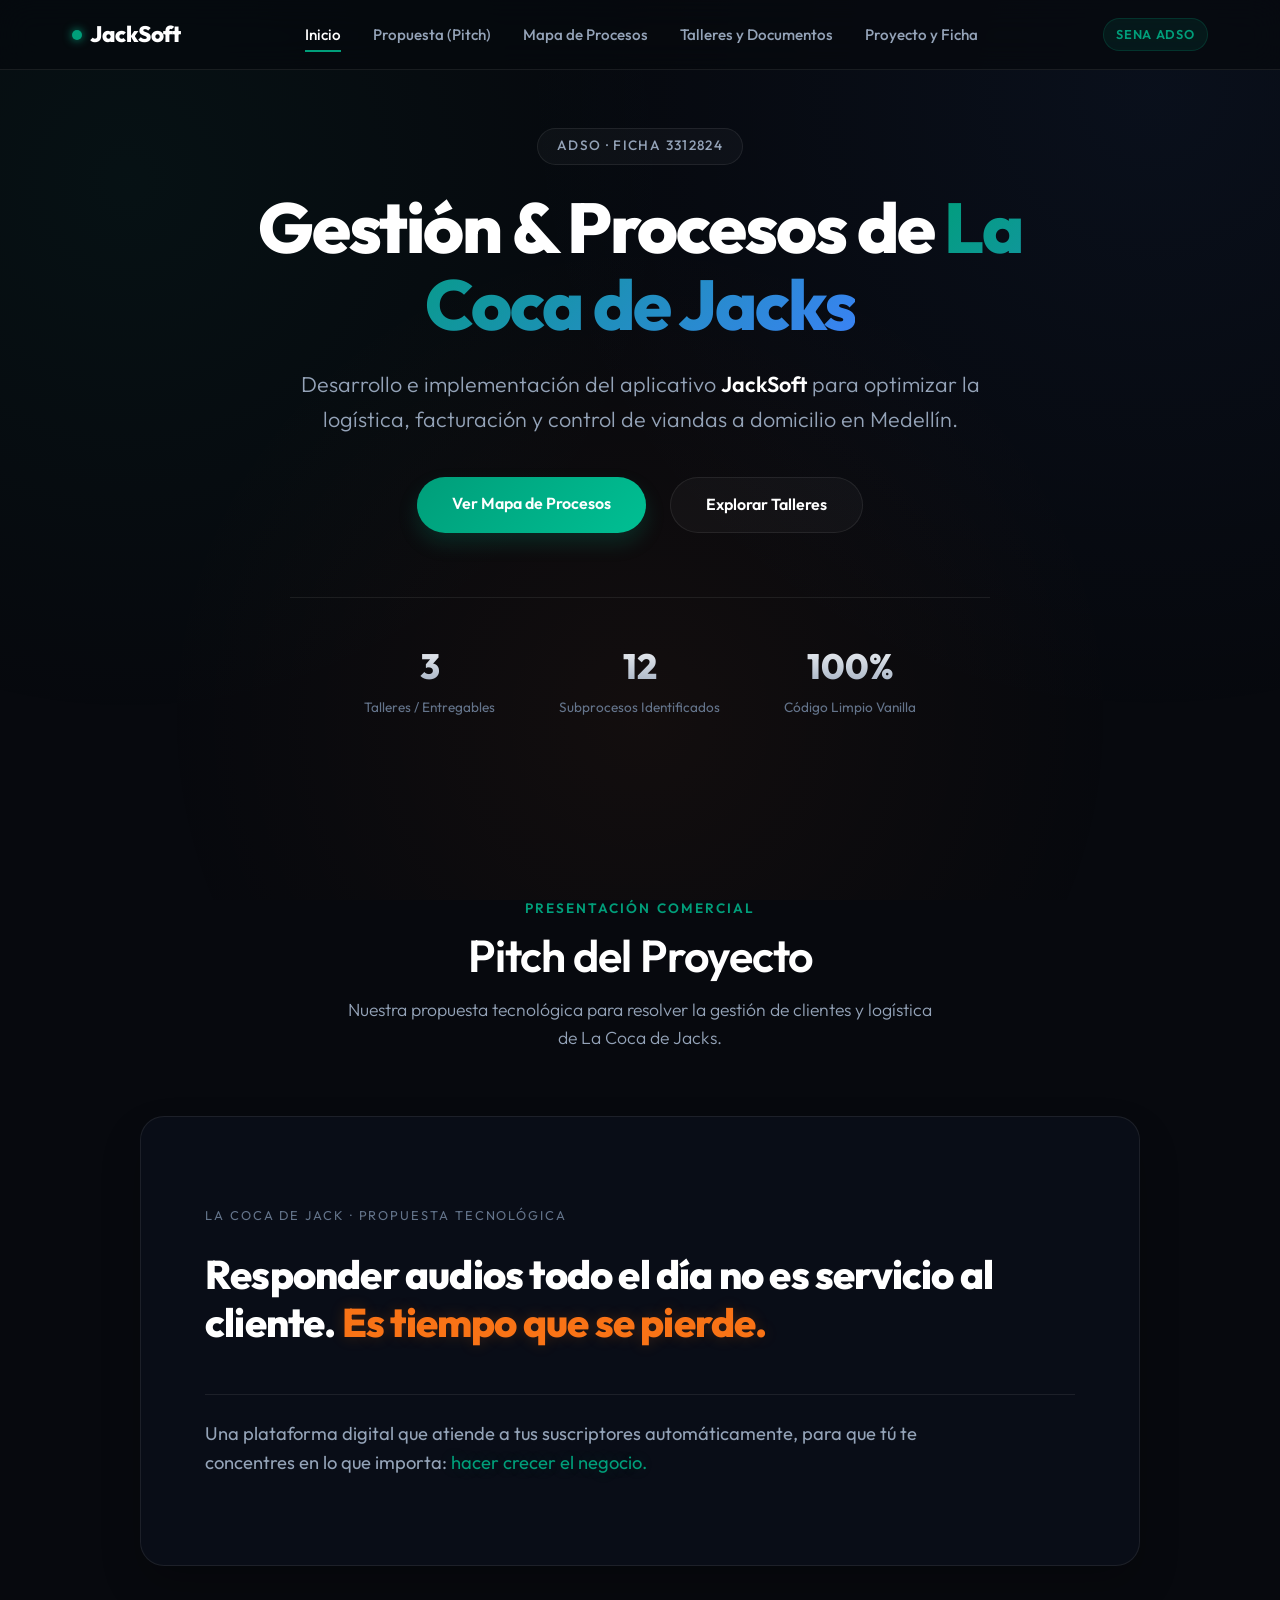
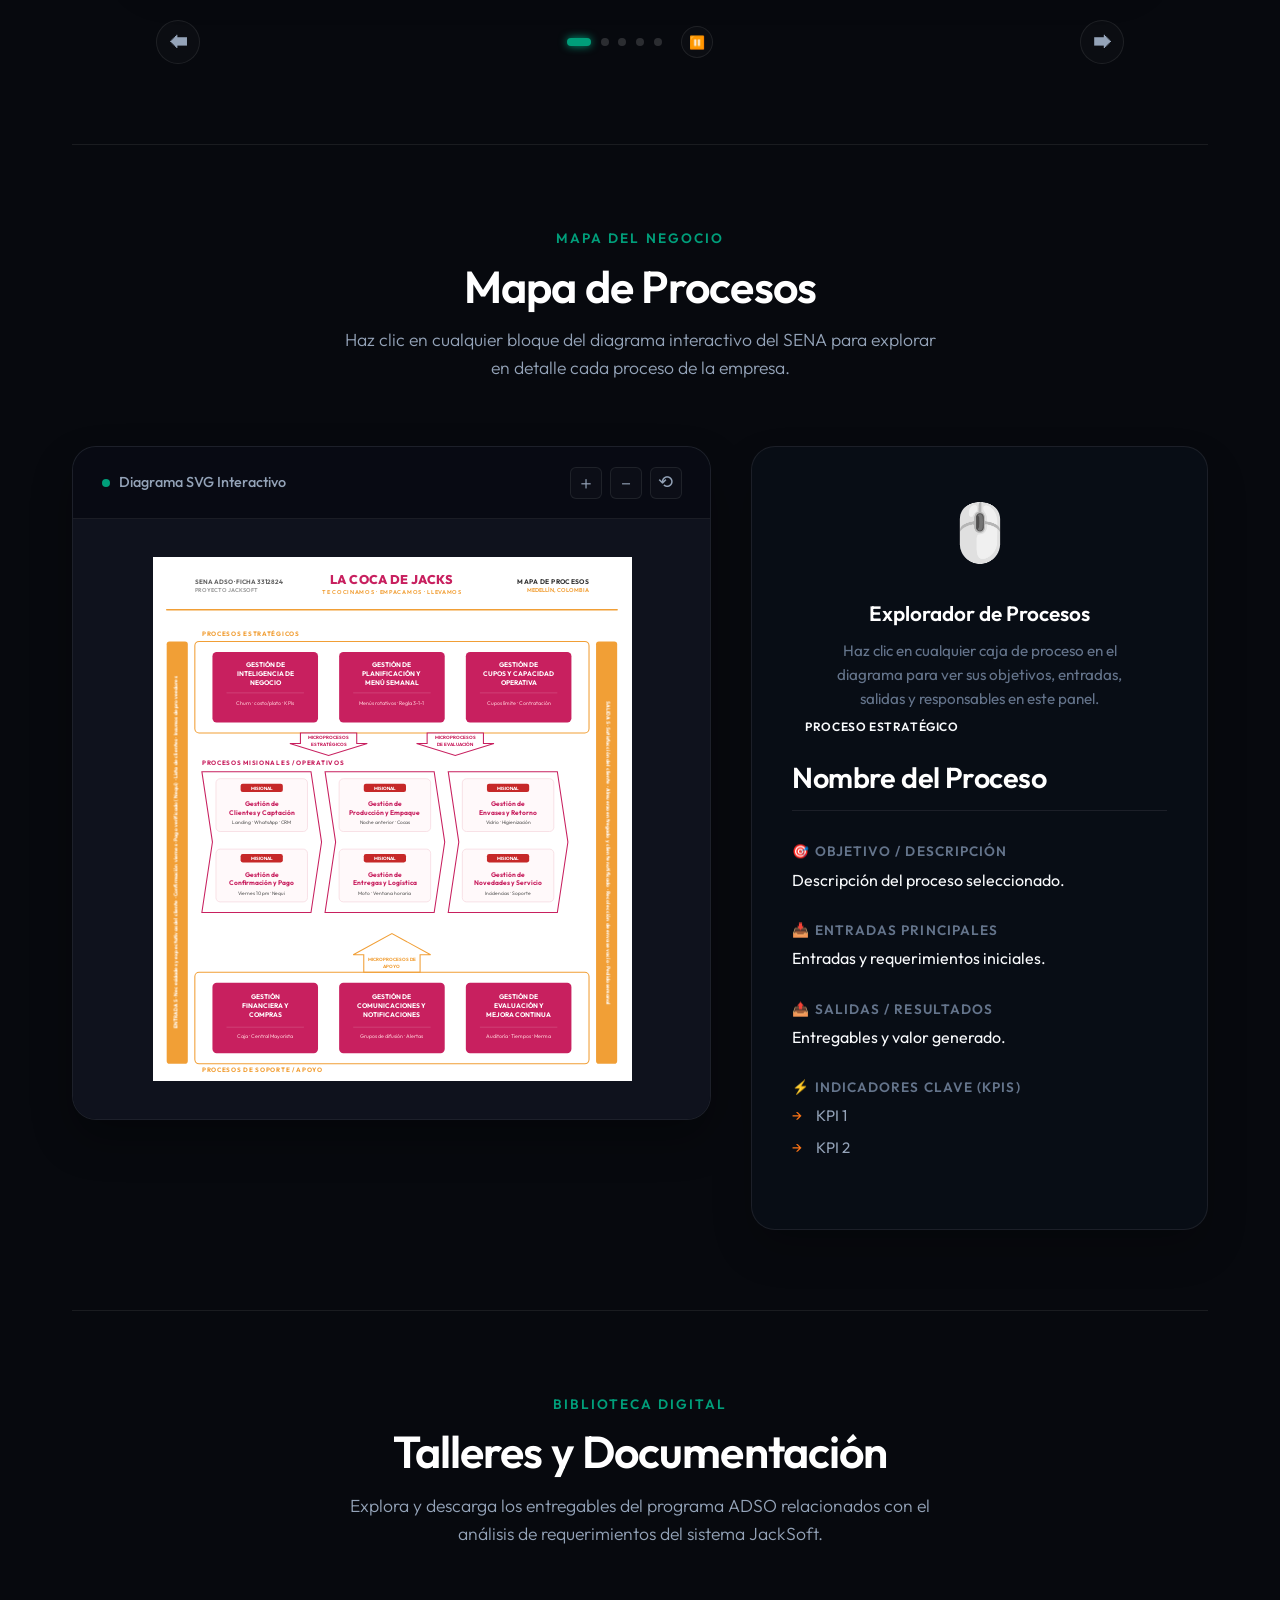
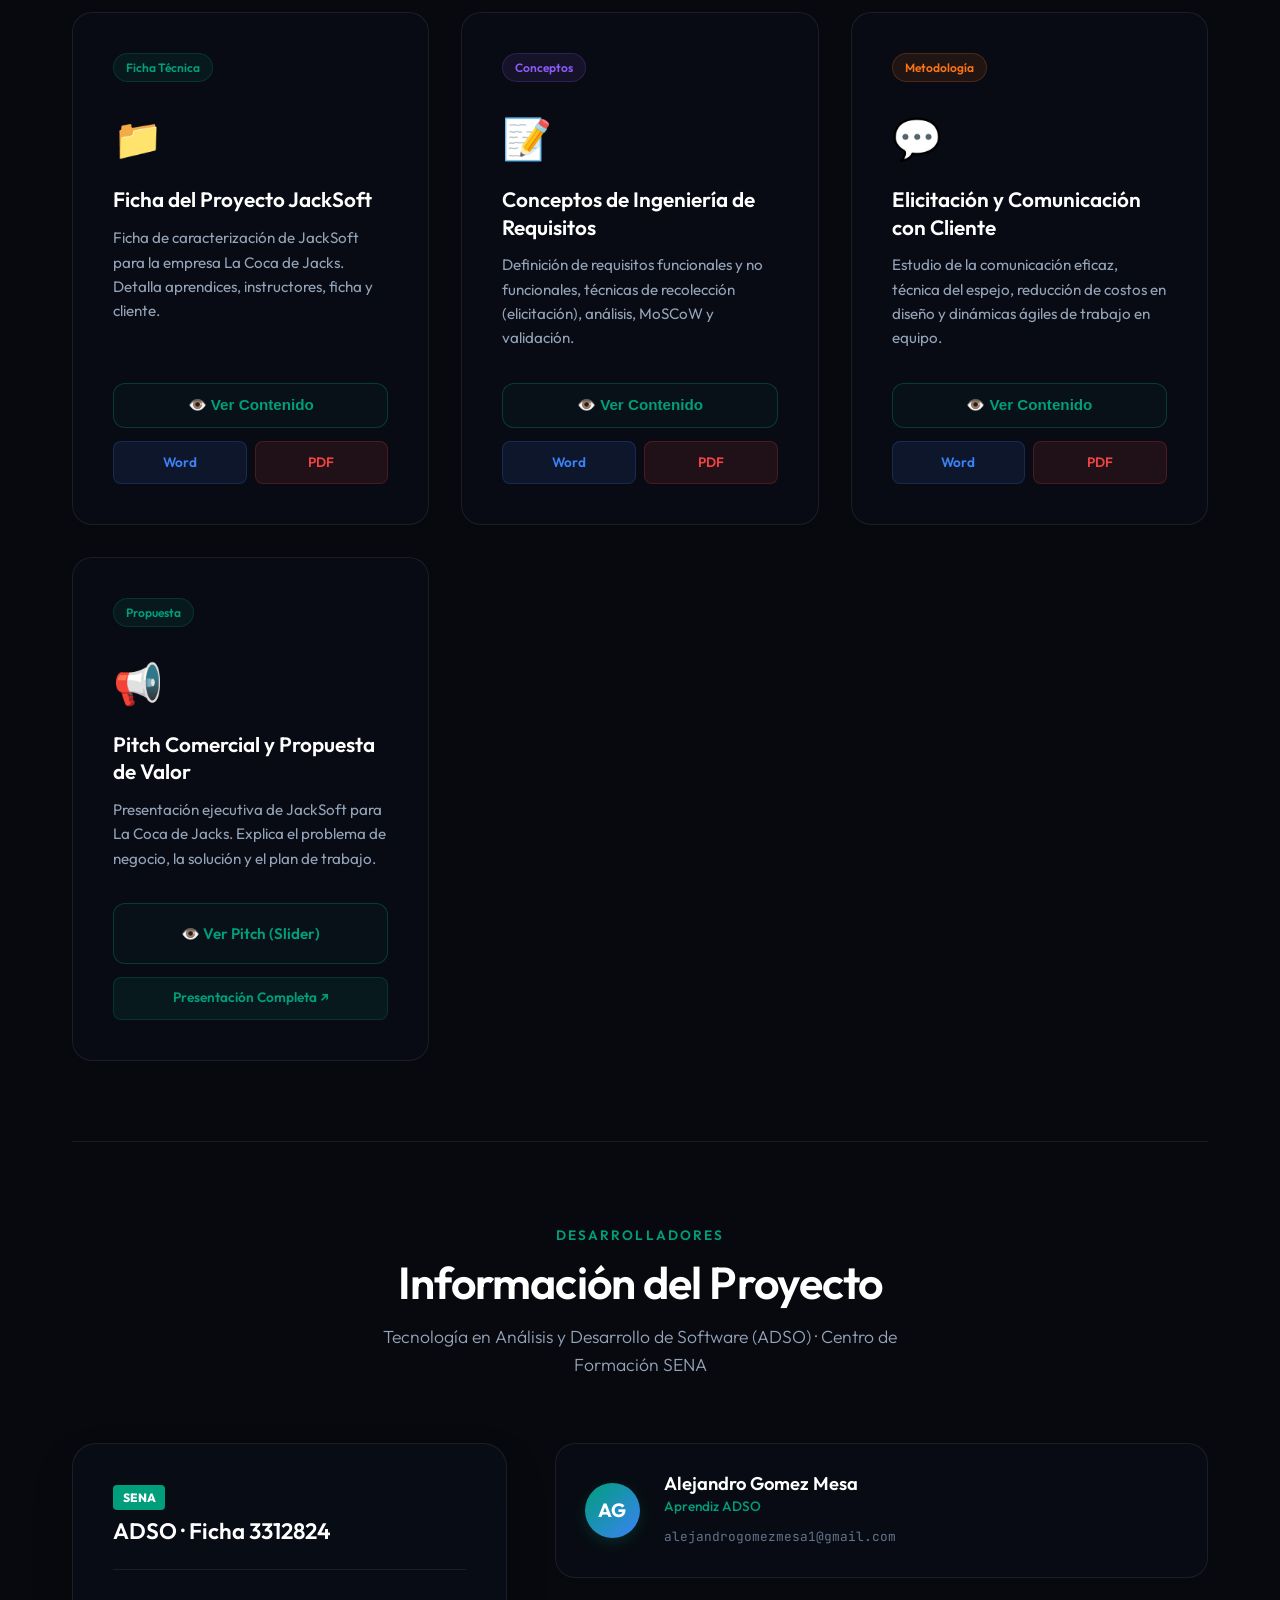
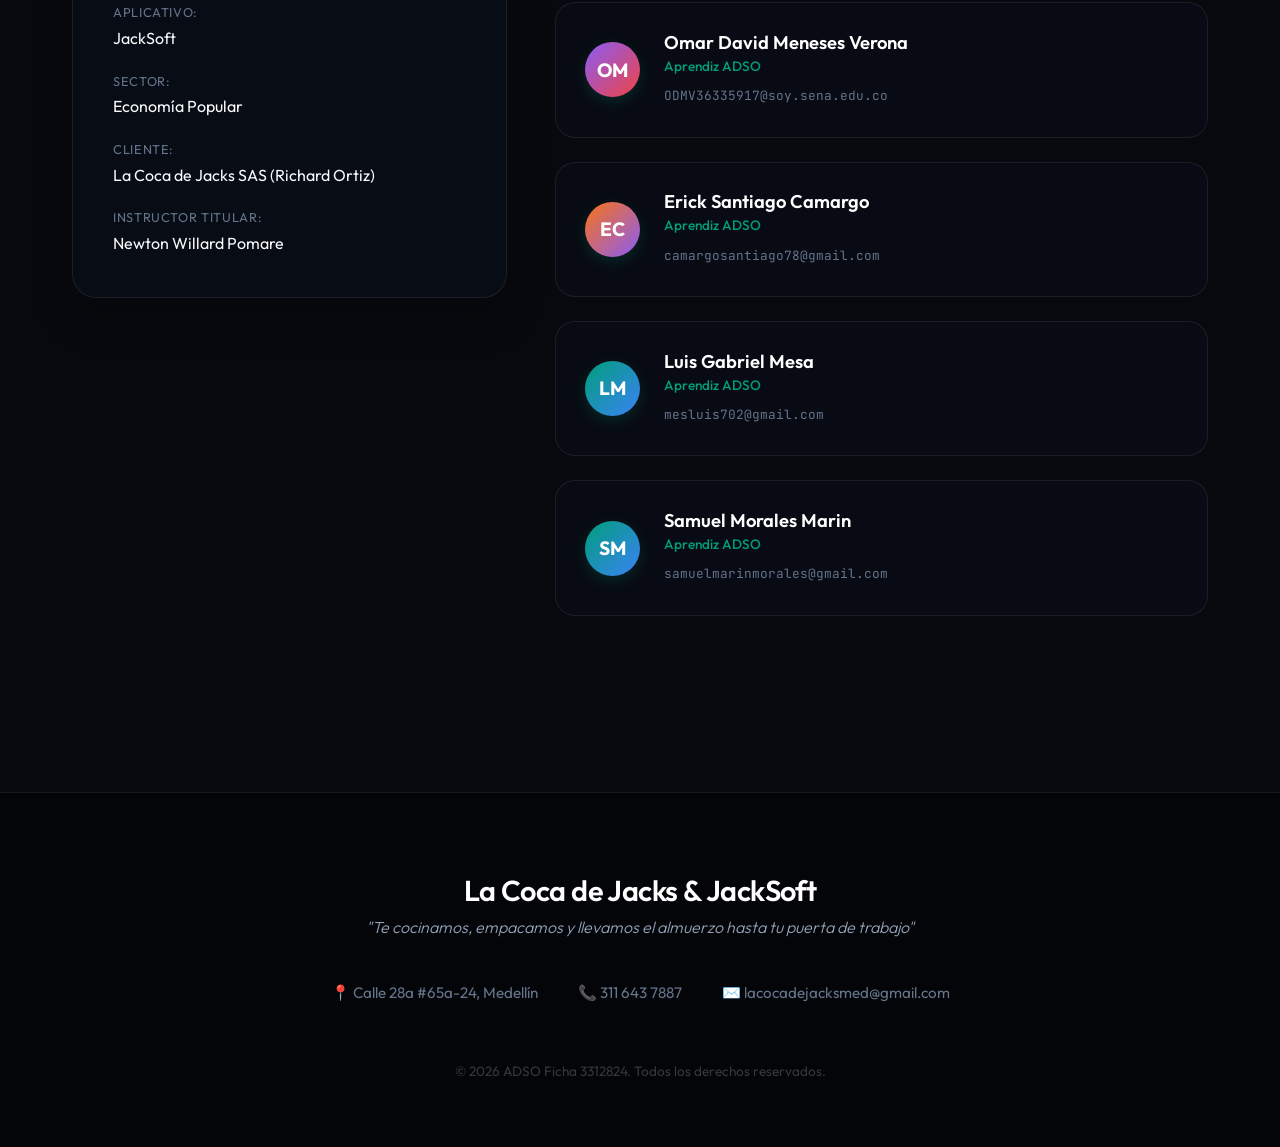
==== commit 53ad371f: "refactor: remove 'Proceso' prefix from all process titles, starting directly with 'Gestión'" ====
--- a/index.html
+++ b/index.html
@@ -278,16 +278,19 @@
 
                               <!-- Columna Derecha: SALIDAS -->
                               <rect x="630" y="120" width="30" height="600" fill="#f19f36" rx="4" />
-                              <text x="645" y="420" text-anchor="middle" transform="rotate(90 645 420)" fill="#ffffff" font-weight="700" font-size="7.2" font-family="'Outfit', sans-serif" letter-spacing="0.2">SALIDAS · Satisfacción del cliente                               <!-- ===== NIVEL 1: PROCESOS ESTRATÉGICOS (TOP CONTAINER) ===== -->
+                              <text x="645" y="420" text-anchor="middle" transform="rotate(90 645 420)" fill="#ffffff" font-weight="700" font-size="7.2" font-family="'Outfit', sans-serif" letter-spacing="0.2">SALIDAS · Satisfacción del cliente · Almuerzo entregado y cliente notificado · Recolección de envase vacío · Pedido semanal</text>
+
+
+                              <!-- ===== NIVEL 1: PROCESOS ESTRATÉGICOS (TOP CONTAINER) ===== -->
                               <rect x="60" y="120" width="560" height="130" rx="6" fill="none" stroke="#f19f36" stroke-width="1.5" />
                               <text x="70" y="112" font-weight="700" font-size="9" fill="#f19f36" font-family="'Outfit', sans-serif" letter-spacing="1">PROCESOS ESTRATÉGICOS</text>
 
                               <!-- Proceso Inteligencia de Negocio -->
                               <g id="proc-inteligencia" class="clickable-process" data-process="inteligencia">
                                 <rect x="85" y="135" width="150" height="100" rx="6" fill="#c8205f" />
-                                <text x="160" y="156" text-anchor="middle" fill="#ffffff" font-weight="700" font-size="8.8" font-family="'Outfit', sans-serif">PROCESO GESTIÓN</text>
-                                <text x="160" y="169" text-anchor="middle" fill="#ffffff" font-weight="700" font-size="8.8" font-family="'Outfit', sans-serif">INTELIGENCIA DE</text>
-                                <text x="160" y="182" text-anchor="middle" fill="#ffffff" font-weight="700" font-size="8.8" font-family="'Outfit', sans-serif">NEGOCIO</text>
+                                <text x="160" y="156" text-anchor="middle" fill="#ffffff" font-weight="700" font-size="9.5" font-family="'Outfit', sans-serif">GESTIÓN DE</text>
+                                <text x="160" y="169" text-anchor="middle" fill="#ffffff" font-weight="700" font-size="9.5" font-family="'Outfit', sans-serif">INTELIGENCIA DE</text>
+                                <text x="160" y="182" text-anchor="middle" fill="#ffffff" font-weight="700" font-size="9.5" font-family="'Outfit', sans-serif">NEGOCIO</text>
                                 <line x1="105" y1="193" x2="215" y2="193" stroke="rgba(255,255,255,0.2)" stroke-width="1" />
                                 <text x="160" y="210" text-anchor="middle" fill="#ffccd5" font-size="7.5" font-family="'Outfit', sans-serif">Churn · costo/plato · KPIs</text>
                               </g>
@@ -295,9 +298,9 @@
                               <!-- Proceso Gestión de Menús -->
                               <g id="proc-menus" class="clickable-process" data-process="menus">
                                 <rect x="265" y="135" width="150" height="100" rx="6" fill="#c8205f" />
-                                <text x="340" y="156" text-anchor="middle" fill="#ffffff" font-weight="700" font-size="8.8" font-family="'Outfit', sans-serif">PROCESO GESTIÓN</text>
-                                <text x="340" y="169" text-anchor="middle" fill="#ffffff" font-weight="700" font-size="8.8" font-family="'Outfit', sans-serif">PLANIFICACIÓN Y</text>
-                                <text x="340" y="182" text-anchor="middle" fill="#ffffff" font-weight="700" font-size="8.8" font-family="'Outfit', sans-serif">MENÚ SEMANAL</text>
+                                <text x="340" y="156" text-anchor="middle" fill="#ffffff" font-weight="700" font-size="9.5" font-family="'Outfit', sans-serif">GESTIÓN DE</text>
+                                <text x="340" y="169" text-anchor="middle" fill="#ffffff" font-weight="700" font-size="9.5" font-family="'Outfit', sans-serif">PLANIFICACIÓN Y</text>
+                                <text x="340" y="182" text-anchor="middle" fill="#ffffff" font-weight="700" font-size="9.5" font-family="'Outfit', sans-serif">MENÚ SEMANAL</text>
                                 <line x1="285" y1="193" x2="395" y2="193" stroke="rgba(255,255,255,0.2)" stroke-width="1" />
                                 <text x="340" y="210" text-anchor="middle" fill="#ffccd5" font-size="7.5" font-family="'Outfit', sans-serif">Menús rotativos · Regla 3-1-1</text>
                               </g>
@@ -305,9 +308,9 @@
                               <!-- Proceso Gestión de Cupos -->
                               <g id="proc-cupos" class="clickable-process" data-process="cupos">
                                 <rect x="445" y="135" width="150" height="100" rx="6" fill="#c8205f" />
-                                <text x="520" y="156" text-anchor="middle" fill="#ffffff" font-weight="700" font-size="8.8" font-family="'Outfit', sans-serif">PROCESO GESTIÓN</text>
-                                <text x="520" y="169" text-anchor="middle" fill="#ffffff" font-weight="700" font-size="8.8" font-family="'Outfit', sans-serif">CUPOS Y CAPACIDAD</text>
-                                <text x="520" y="182" text-anchor="middle" fill="#ffffff" font-weight="700" font-size="8.8" font-family="'Outfit', sans-serif">OPERATIVA</text>
+                                <text x="520" y="156" text-anchor="middle" fill="#ffffff" font-weight="700" font-size="9.5" font-family="'Outfit', sans-serif">GESTIÓN DE</text>
+                                <text x="520" y="169" text-anchor="middle" fill="#ffffff" font-weight="700" font-size="9.5" font-family="'Outfit', sans-serif">CUPOS Y CAPACIDAD</text>
+                                <text x="520" y="182" text-anchor="middle" fill="#ffffff" font-weight="700" font-size="9.5" font-family="'Outfit', sans-serif">OPERATIVA</text>
                                 <line x1="465" y1="193" x2="575" y2="193" stroke="rgba(255,255,255,0.2)" stroke-width="1" />
                                 <text x="520" y="210" text-anchor="middle" fill="#ffccd5" font-size="7.5" font-family="'Outfit', sans-serif">Cupos límite · Contratación</text>
                               </g>
@@ -339,10 +342,10 @@
                                   <rect x="125" y="322" width="60" height="12" rx="3" fill="#c62828" />
                                   <text x="155" y="331" text-anchor="middle" fill="#ffffff" font-weight="700" font-size="6.5" font-family="'Outfit', sans-serif">MISIONAL</text>
                                   <!-- Title -->
-                                  <text x="155" y="348" text-anchor="middle" fill="#c8205f" font-weight="700" font-size="8.2" font-family="'Outfit', sans-serif">Proceso Gestión de</text>
-                                  <text x="155" y="359" text-anchor="middle" fill="#c8205f" font-weight="700" font-size="8.2" font-family="'Outfit', sans-serif">Clientes y Captación</text>
+                                  <text x="155" y="354" text-anchor="middle" fill="#c8205f" font-weight="700" font-size="9.5" font-family="'Outfit', sans-serif">Gestión de</text>
+                                  <text x="155" y="366" text-anchor="middle" fill="#c8205f" font-weight="700" font-size="9.5" font-family="'Outfit', sans-serif">Clientes y Captación</text>
                                   <!-- Sub -->
-                                  <text x="155" y="375" text-anchor="middle" fill="#555555" font-size="7" font-family="'Outfit', sans-serif">Landing · WhatsApp · CRM</text>
+                                  <text x="155" y="380" text-anchor="middle" fill="#555555" font-size="7" font-family="'Outfit', sans-serif">Landing · WhatsApp · CRM</text>
                                 </g>
 
                                 <!-- Proceso Confirmación y Pago -->
@@ -352,10 +355,10 @@
                                   <rect x="125" y="422" width="60" height="12" rx="3" fill="#c62828" />
                                   <text x="155" y="431" text-anchor="middle" fill="#ffffff" font-weight="700" font-size="6.5" font-family="'Outfit', sans-serif">MISIONAL</text>
                                   <!-- Title -->
-                                  <text x="155" y="448" text-anchor="middle" fill="#c8205f" font-weight="700" font-size="8.2" font-family="'Outfit', sans-serif">Proceso Gestión de</text>
-                                  <text x="155" y="459" text-anchor="middle" fill="#c8205f" font-weight="700" font-size="8.2" font-family="'Outfit', sans-serif">Confirmación y Pago</text>
+                                  <text x="155" y="454" text-anchor="middle" fill="#c8205f" font-weight="700" font-size="9.5" font-family="'Outfit', sans-serif">Gestión de</text>
+                                  <text x="155" y="466" text-anchor="middle" fill="#c8205f" font-weight="700" font-size="9.5" font-family="'Outfit', sans-serif">Confirmación y Pago</text>
                                   <!-- Sub -->
-                                  <text x="155" y="475" text-anchor="middle" fill="#555555" font-size="7" font-family="'Outfit', sans-serif">Viernes 10 pm · Nequi</text>
+                                  <text x="155" y="480" text-anchor="middle" fill="#555555" font-size="7" font-family="'Outfit', sans-serif">Viernes 10 pm · Nequi</text>
                                 </g>
                               </g>
 
@@ -370,10 +373,10 @@
                                   <rect x="300" y="322" width="60" height="12" rx="3" fill="#c62828" />
                                   <text x="330" y="331" text-anchor="middle" fill="#ffffff" font-weight="700" font-size="6.5" font-family="'Outfit', sans-serif">MISIONAL</text>
                                   <!-- Title -->
-                                  <text x="330" y="348" text-anchor="middle" fill="#c8205f" font-weight="700" font-size="8.2" font-family="'Outfit', sans-serif">Proceso Gestión de</text>
-                                  <text x="330" y="359" text-anchor="middle" fill="#c8205f" font-weight="700" font-size="8.2" font-family="'Outfit', sans-serif">Producción y Empaque</text>
+                                  <text x="330" y="354" text-anchor="middle" fill="#c8205f" font-weight="700" font-size="9.5" font-family="'Outfit', sans-serif">Gestión de</text>
+                                  <text x="330" y="366" text-anchor="middle" fill="#c8205f" font-weight="700" font-size="9.5" font-family="'Outfit', sans-serif">Producción y Empaque</text>
                                   <!-- Sub -->
-                                  <text x="330" y="375" text-anchor="middle" fill="#555555" font-size="7" font-family="'Outfit', sans-serif">Noche anterior · Cocas</text>
+                                  <text x="330" y="380" text-anchor="middle" fill="#555555" font-size="7" font-family="'Outfit', sans-serif">Noche anterior · Cocas</text>
                                 </g>
 
                                 <!-- Proceso Entregas y Logística -->
@@ -383,10 +386,10 @@
                                   <rect x="300" y="422" width="60" height="12" rx="3" fill="#c62828" />
                                   <text x="330" y="431" text-anchor="middle" fill="#ffffff" font-weight="700" font-size="6.5" font-family="'Outfit', sans-serif">MISIONAL</text>
                                   <!-- Title -->
-                                  <text x="330" y="448" text-anchor="middle" fill="#c8205f" font-weight="700" font-size="8.2" font-family="'Outfit', sans-serif">Proceso Gestión de</text>
-                                  <text x="330" y="459" text-anchor="middle" fill="#c8205f" font-weight="700" font-size="8.2" font-family="'Outfit', sans-serif">Entregas y Logística</text>
+                                  <text x="330" y="454" text-anchor="middle" fill="#c8205f" font-weight="700" font-size="9.5" font-family="'Outfit', sans-serif">Gestión de</text>
+                                  <text x="330" y="466" text-anchor="middle" fill="#c8205f" font-weight="700" font-size="9.5" font-family="'Outfit', sans-serif">Entregas y Logística</text>
                                   <!-- Sub -->
-                                  <text x="330" y="475" text-anchor="middle" fill="#555555" font-size="7" font-family="'Outfit', sans-serif">Moto · Ventana horaria</text>
+                                  <text x="330" y="480" text-anchor="middle" fill="#555555" font-size="7" font-family="'Outfit', sans-serif">Moto · Ventana horaria</text>
                                 </g>
                               </g>
 
@@ -401,10 +404,10 @@
                                   <rect x="475" y="322" width="60" height="12" rx="3" fill="#c62828" />
                                   <text x="505" y="331" text-anchor="middle" fill="#ffffff" font-weight="700" font-size="6.5" font-family="'Outfit', sans-serif">MISIONAL</text>
                                   <!-- Title -->
-                                  <text x="505" y="348" text-anchor="middle" fill="#c8205f" font-weight="700" font-size="8.2" font-family="'Outfit', sans-serif">Proceso Gestión de</text>
-                                  <text x="505" y="359" text-anchor="middle" fill="#c8205f" font-weight="700" font-size="8.2" font-family="'Outfit', sans-serif">Envases y Retorno</text>
+                                  <text x="505" y="354" text-anchor="middle" fill="#c8205f" font-weight="700" font-size="9.5" font-family="'Outfit', sans-serif">Gestión de</text>
+                                  <text x="505" y="366" text-anchor="middle" fill="#c8205f" font-weight="700" font-size="9.5" font-family="'Outfit', sans-serif">Envases y Retorno</text>
                                   <!-- Sub -->
-                                  <text x="505" y="375" text-anchor="middle" fill="#555555" font-size="7" font-family="'Outfit', sans-serif">Vidrio · Higienización</text>
+                                  <text x="505" y="380" text-anchor="middle" fill="#555555" font-size="7" font-family="'Outfit', sans-serif">Vidrio · Higienización</text>
                                 </g>
 
                                 <!-- Proceso Novedades y Servicio -->
@@ -414,10 +417,10 @@
                                   <rect x="475" y="422" width="60" height="12" rx="3" fill="#c62828" />
                                   <text x="505" y="431" text-anchor="middle" fill="#ffffff" font-weight="700" font-size="6.5" font-family="'Outfit', sans-serif">MISIONAL</text>
                                   <!-- Title -->
-                                  <text x="505" y="448" text-anchor="middle" fill="#c8205f" font-weight="700" font-size="8.2" font-family="'Outfit', sans-serif">Proceso Gestión de</text>
-                                  <text x="505" y="459" text-anchor="middle" fill="#c8205f" font-weight="700" font-size="8.2" font-family="'Outfit', sans-serif">Novedades y Servicio</text>
+                                  <text x="505" y="454" text-anchor="middle" fill="#c8205f" font-weight="700" font-size="9.5" font-family="'Outfit', sans-serif">Gestión de</text>
+                                  <text x="505" y="466" text-anchor="middle" fill="#c8205f" font-weight="700" font-size="9.5" font-family="'Outfit', sans-serif">Novedades y Servicio</text>
                                   <!-- Sub -->
-                                  <text x="505" y="475" text-anchor="middle" fill="#555555" font-size="7" font-family="'Outfit', sans-serif">Incidencias · Soporte</text>
+                                  <text x="505" y="480" text-anchor="middle" fill="#555555" font-size="7" font-family="'Outfit', sans-serif">Incidencias · Soporte</text>
                                 </g>
                               </g>
 
@@ -435,9 +438,9 @@
                               <!-- Proceso Gestión Financiera -->
                               <g id="proc-financiera" class="clickable-process" data-process="financiera">
                                 <rect x="85" y="605" width="150" height="100" rx="6" fill="#c8205f" />
-                                <text x="160" y="628" text-anchor="middle" fill="#ffffff" font-weight="700" font-size="8.8" font-family="'Outfit', sans-serif">PROCESO GESTIÓN</text>
-                                <text x="160" y="641" text-anchor="middle" fill="#ffffff" font-weight="700" font-size="8.8" font-family="'Outfit', sans-serif">FINANCIERA Y</text>
-                                <text x="160" y="654" text-anchor="middle" fill="#ffffff" font-weight="700" font-size="8.8" font-family="'Outfit', sans-serif">COMPRAS</text>
+                                <text x="160" y="628" text-anchor="middle" fill="#ffffff" font-weight="700" font-size="9.5" font-family="'Outfit', sans-serif">GESTIÓN</text>
+                                <text x="160" y="641" text-anchor="middle" fill="#ffffff" font-weight="700" font-size="9.5" font-family="'Outfit', sans-serif">FINANCIERA Y</text>
+                                <text x="160" y="654" text-anchor="middle" fill="#ffffff" font-weight="700" font-size="9.5" font-family="'Outfit', sans-serif">COMPRAS</text>
                                 <line x1="105" y1="668" x2="215" y2="668" stroke="rgba(255,255,255,0.2)" stroke-width="1" />
                                 <text x="160" y="683" text-anchor="middle" fill="#ffccd5" font-size="7.5" font-family="'Outfit', sans-serif">Caja · Central Mayorista</text>
                               </g>
@@ -445,9 +448,9 @@
                               <!-- Proceso Gestión de Comunicaciones -->
                               <g id="proc-comunicaciones" class="clickable-process" data-process="comunicaciones">
                                 <rect x="265" y="605" width="150" height="100" rx="6" fill="#c8205f" />
-                                <text x="340" y="628" text-anchor="middle" fill="#ffffff" font-weight="700" font-size="8.8" font-family="'Outfit', sans-serif">PROCESO GESTIÓN</text>
-                                <text x="340" y="641" text-anchor="middle" fill="#ffffff" font-weight="700" font-size="8.8" font-family="'Outfit', sans-serif">COMUNICACIONES Y</text>
-                                <text x="340" y="654" text-anchor="middle" fill="#ffffff" font-weight="700" font-size="8.8" font-family="'Outfit', sans-serif">NOTIFICACIONES</text>
+                                <text x="340" y="628" text-anchor="middle" fill="#ffffff" font-weight="700" font-size="9.5" font-family="'Outfit', sans-serif">GESTIÓN DE</text>
+                                <text x="340" y="641" text-anchor="middle" fill="#ffffff" font-weight="700" font-size="9.5" font-family="'Outfit', sans-serif">COMUNICACIONES Y</text>
+                                <text x="340" y="654" text-anchor="middle" fill="#ffffff" font-weight="700" font-size="9.5" font-family="'Outfit', sans-serif">NOTIFICACIONES</text>
                                 <line x1="285" y1="668" x2="395" y2="668" stroke="rgba(255,255,255,0.2)" stroke-width="1" />
                                 <text x="340" y="683" text-anchor="middle" fill="#ffccd5" font-size="7.5" font-family="'Outfit', sans-serif">Grupos de difusión · Alertas</text>
                               </g>
@@ -455,9 +458,9 @@
                               <!-- Proceso Evaluación y Mejora -->
                               <g id="proc-evaluacion" class="clickable-process" data-process="evaluacion">
                                 <rect x="445" y="605" width="150" height="100" rx="6" fill="#c8205f" />
-                                <text x="520" y="628" text-anchor="middle" fill="#ffffff" font-weight="700" font-size="8.8" font-family="'Outfit', sans-serif">PROCESO GESTIÓN</text>
-                                <text x="520" y="641" text-anchor="middle" fill="#ffffff" font-weight="700" font-size="8.8" font-family="'Outfit', sans-serif">EVALUACIÓN Y</text>
-                                <text x="520" y="654" text-anchor="middle" fill="#ffffff" font-weight="700" font-size="8.8" font-family="'Outfit', sans-serif">MEJORA CONTINUA</text>
+                                <text x="520" y="628" text-anchor="middle" fill="#ffffff" font-weight="700" font-size="9.5" font-family="'Outfit', sans-serif">GESTIÓN DE</text>
+                                <text x="520" y="641" text-anchor="middle" fill="#ffffff" font-weight="700" font-size="9.5" font-family="'Outfit', sans-serif">EVALUACIÓN Y</text>
+                                <text x="520" y="654" text-anchor="middle" fill="#ffffff" font-weight="700" font-size="9.5" font-family="'Outfit', sans-serif">MEJORA CONTINUA</text>
                                 <line x1="465" y1="668" x2="575" y2="668" stroke="rgba(255,255,255,0.2)" stroke-width="1" />
                                 <text x="520" y="683" text-anchor="middle" fill="#ffccd5" font-size="7.5" font-family="'Outfit', sans-serif">Auditoría · Tiempos · Merma</text>
                               </g>
